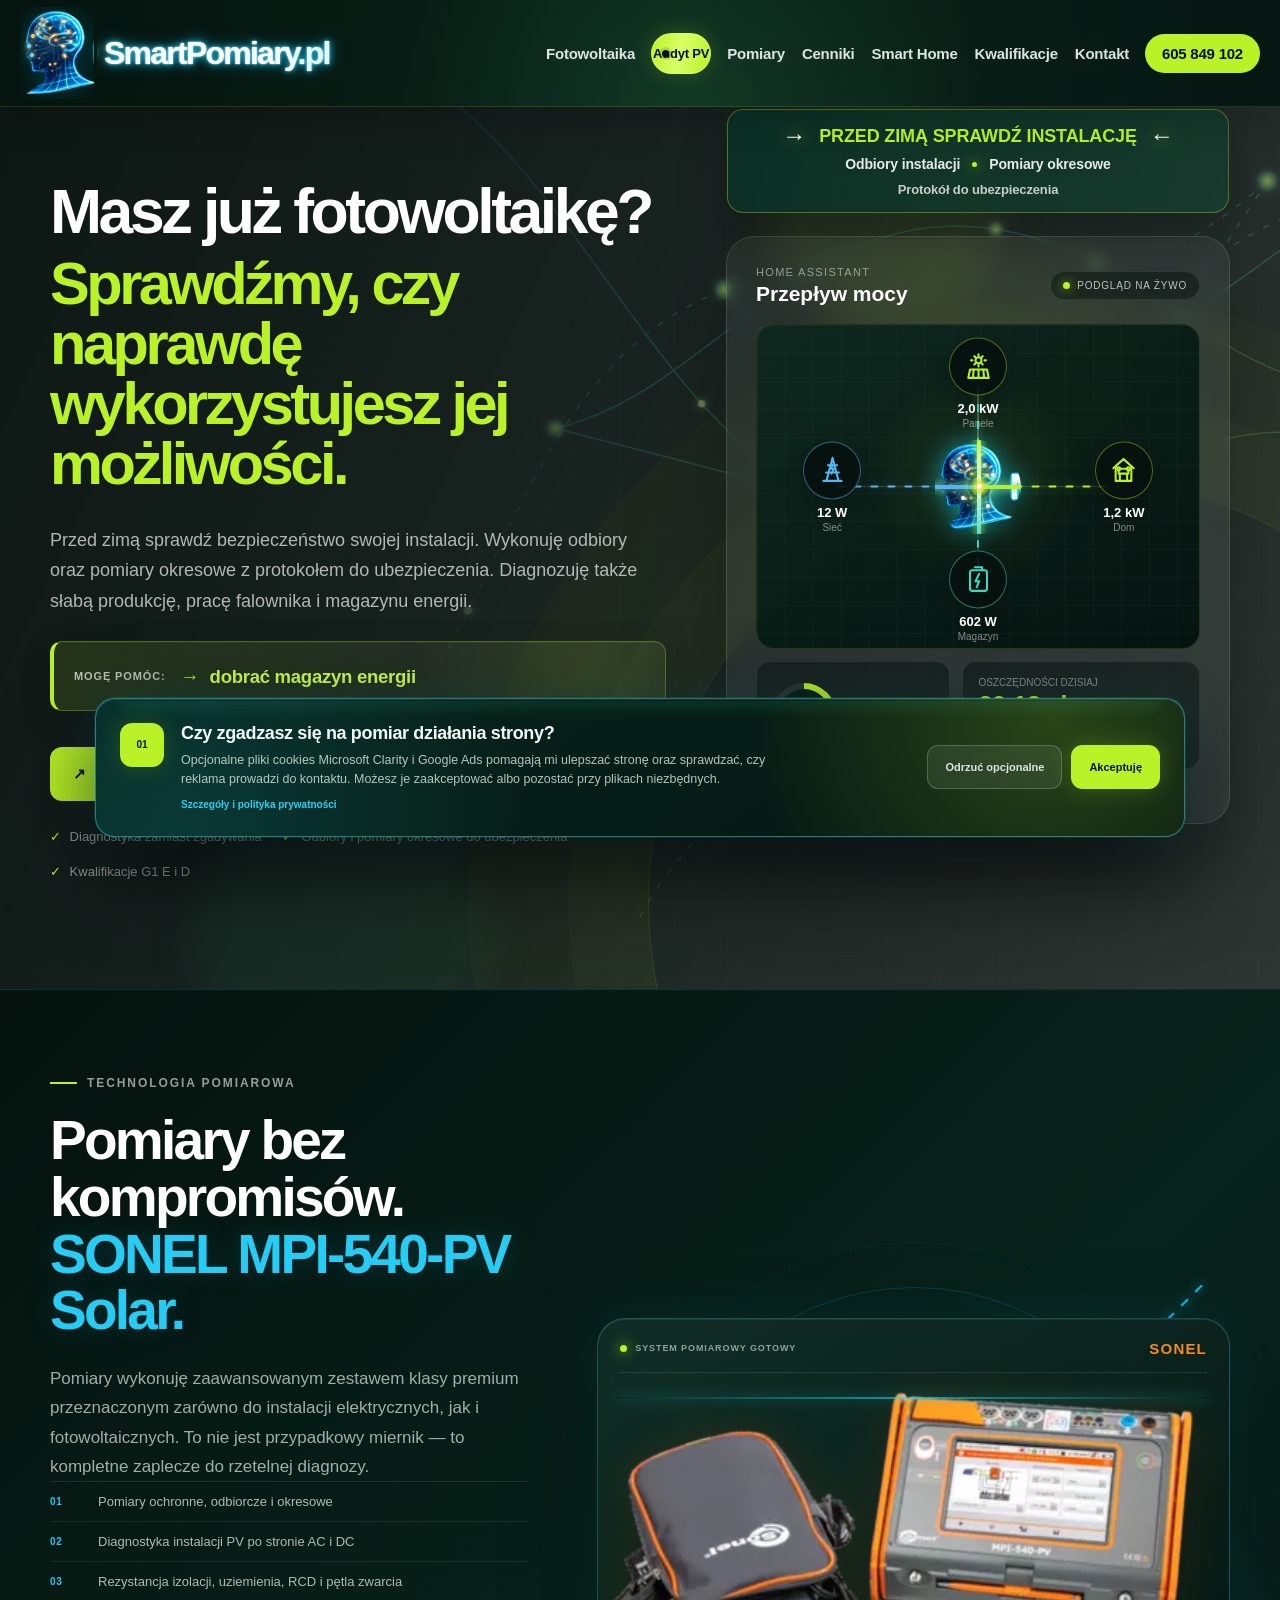
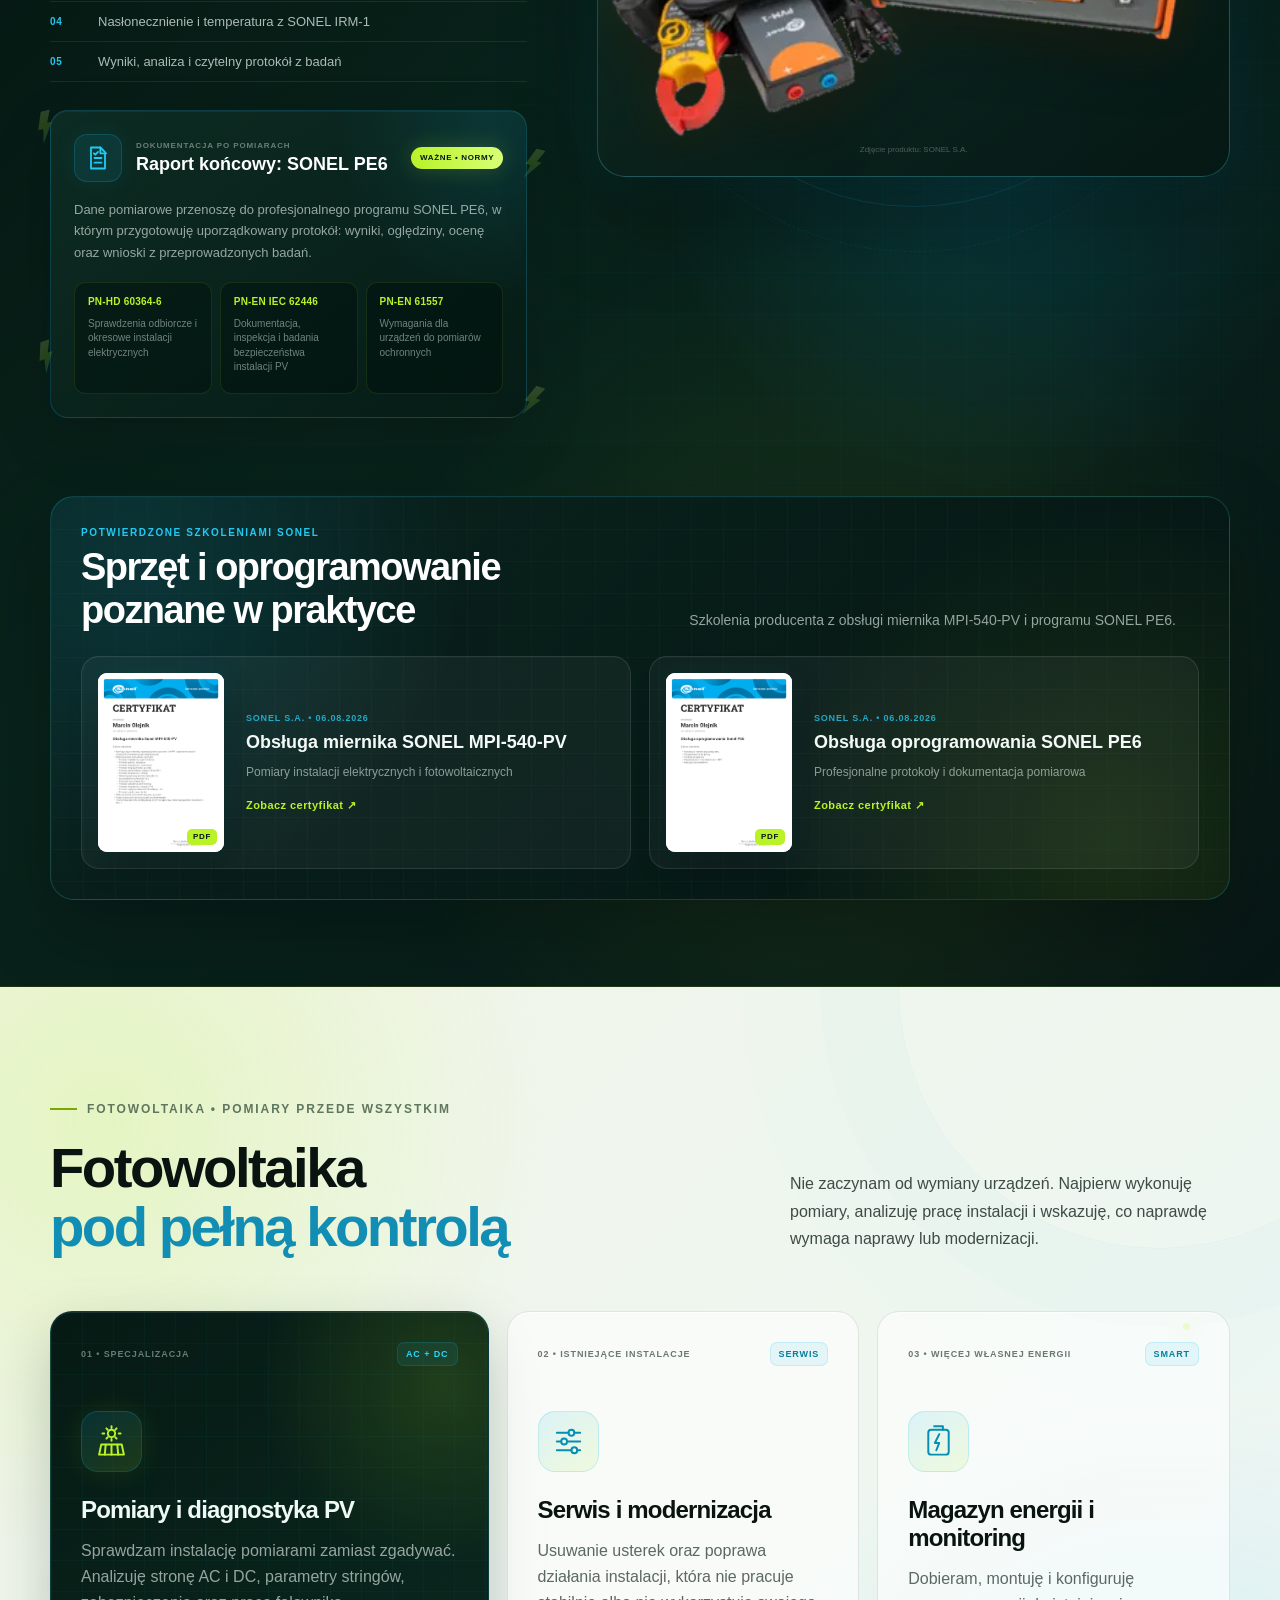
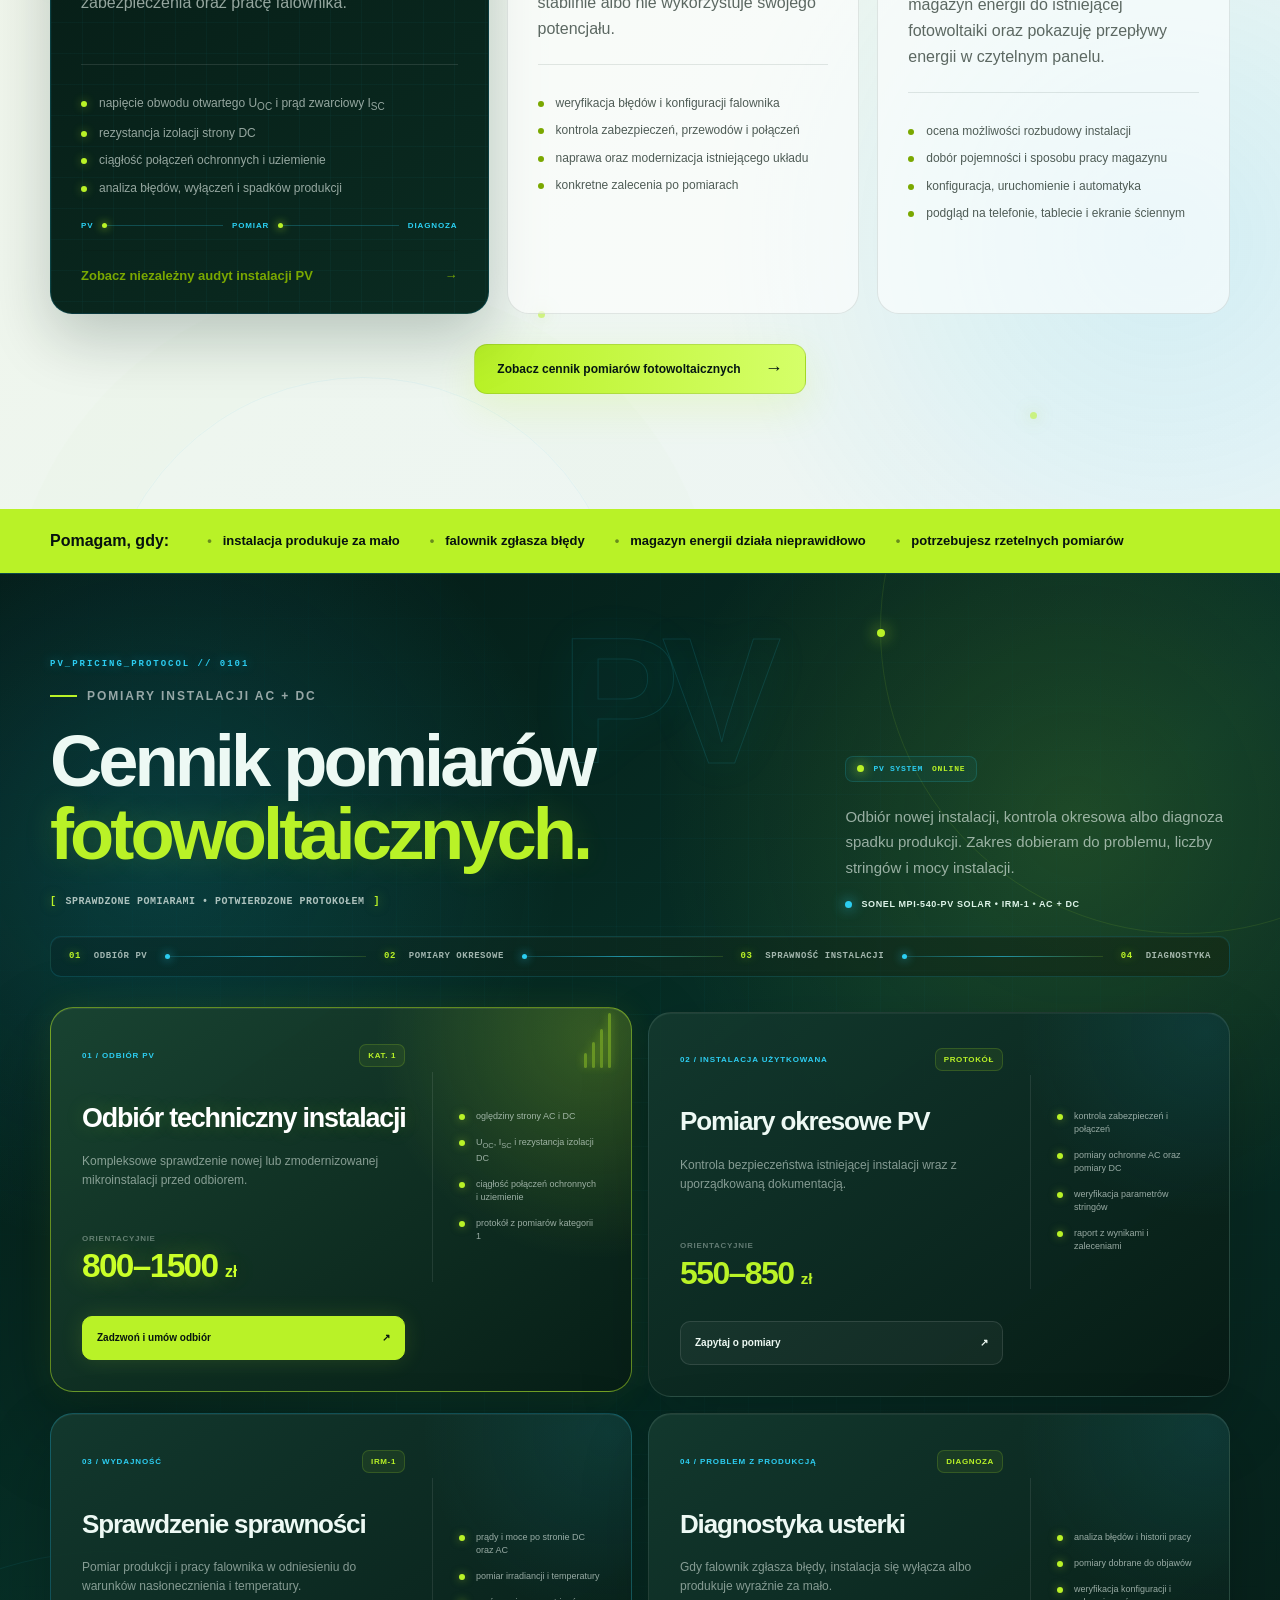
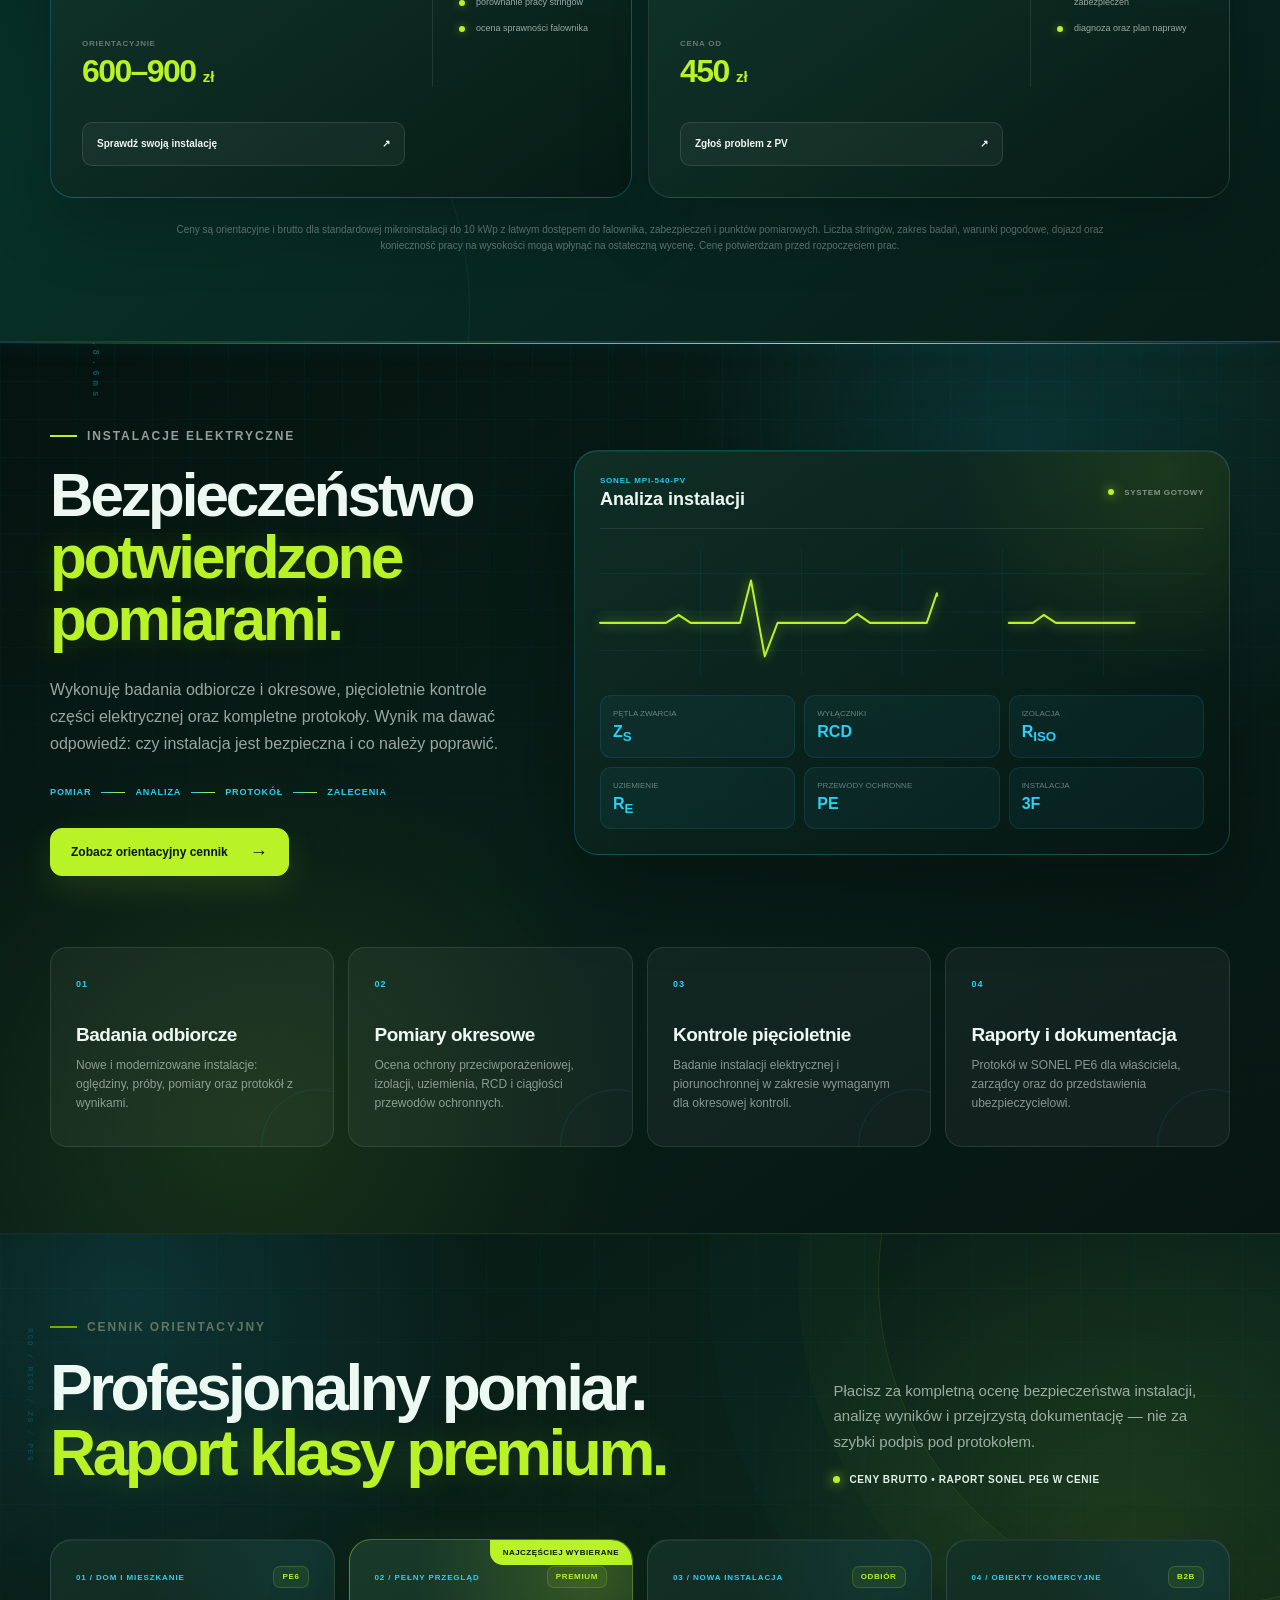
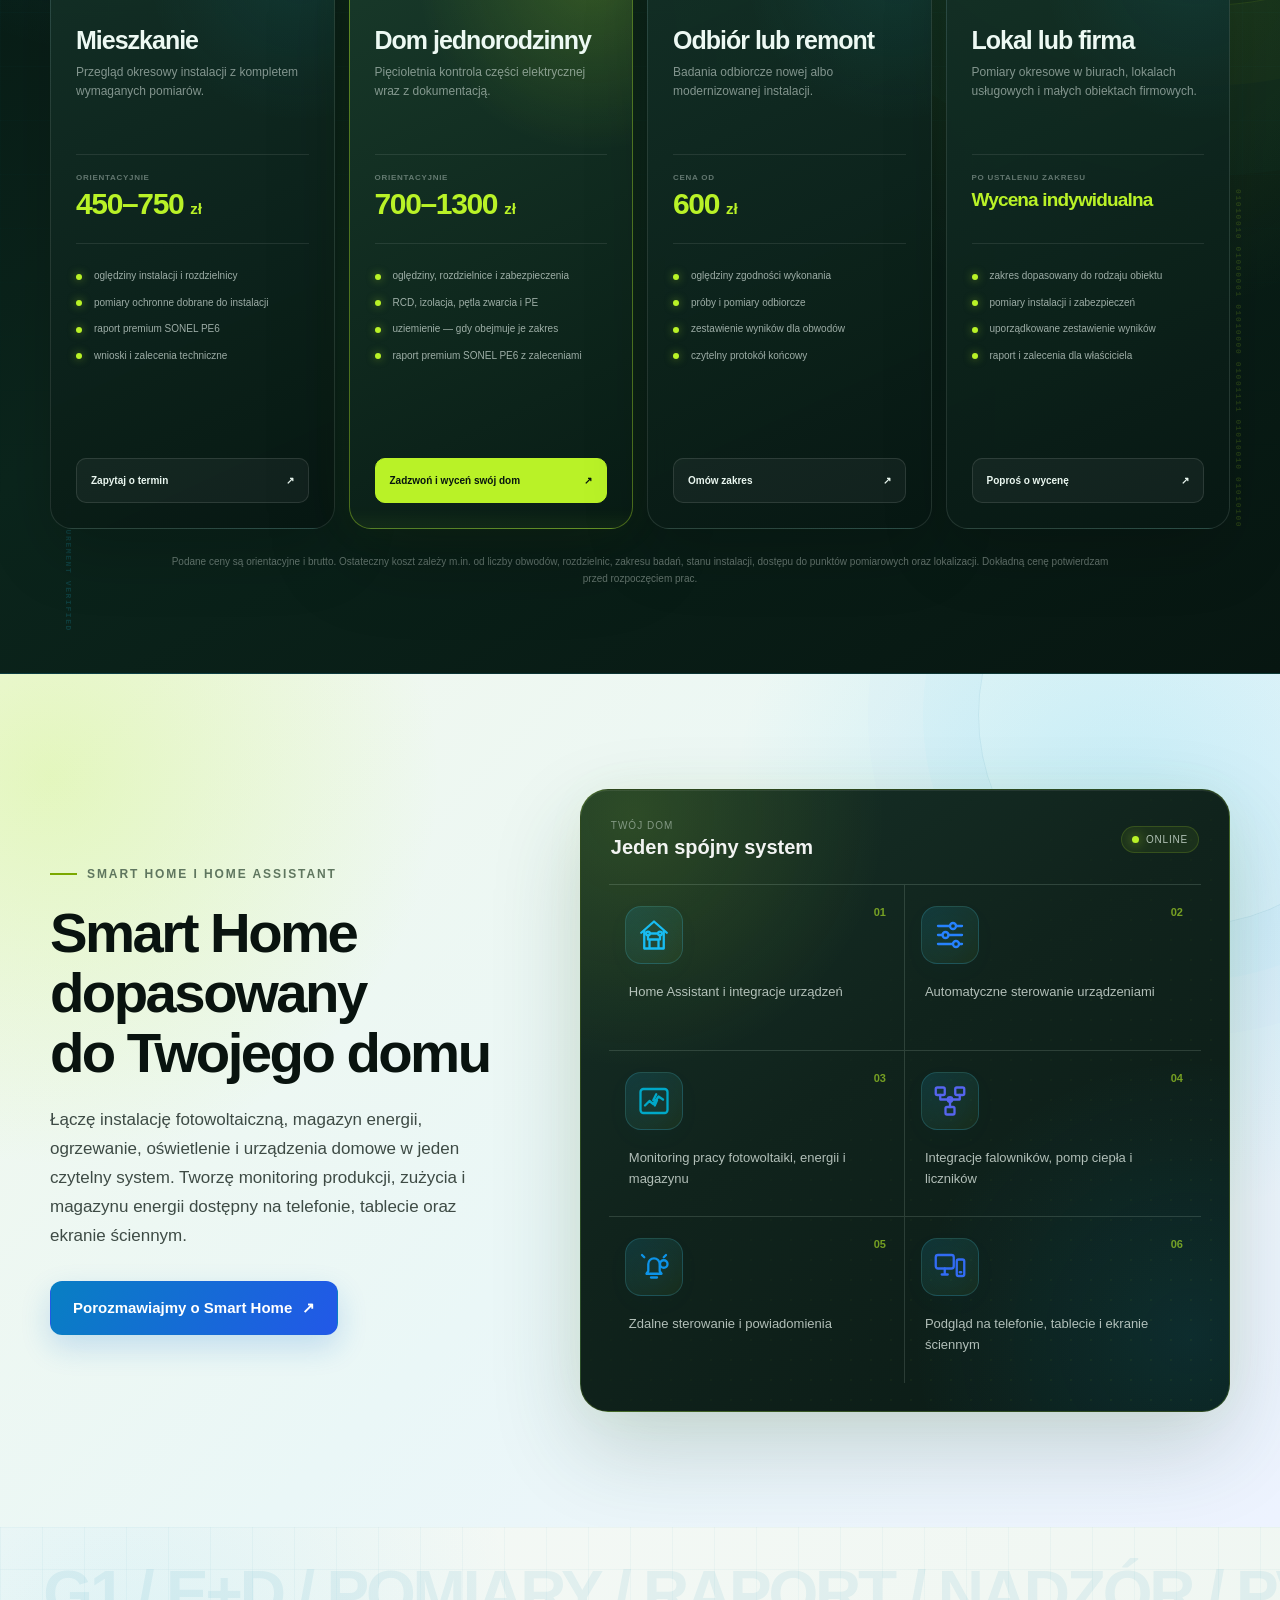
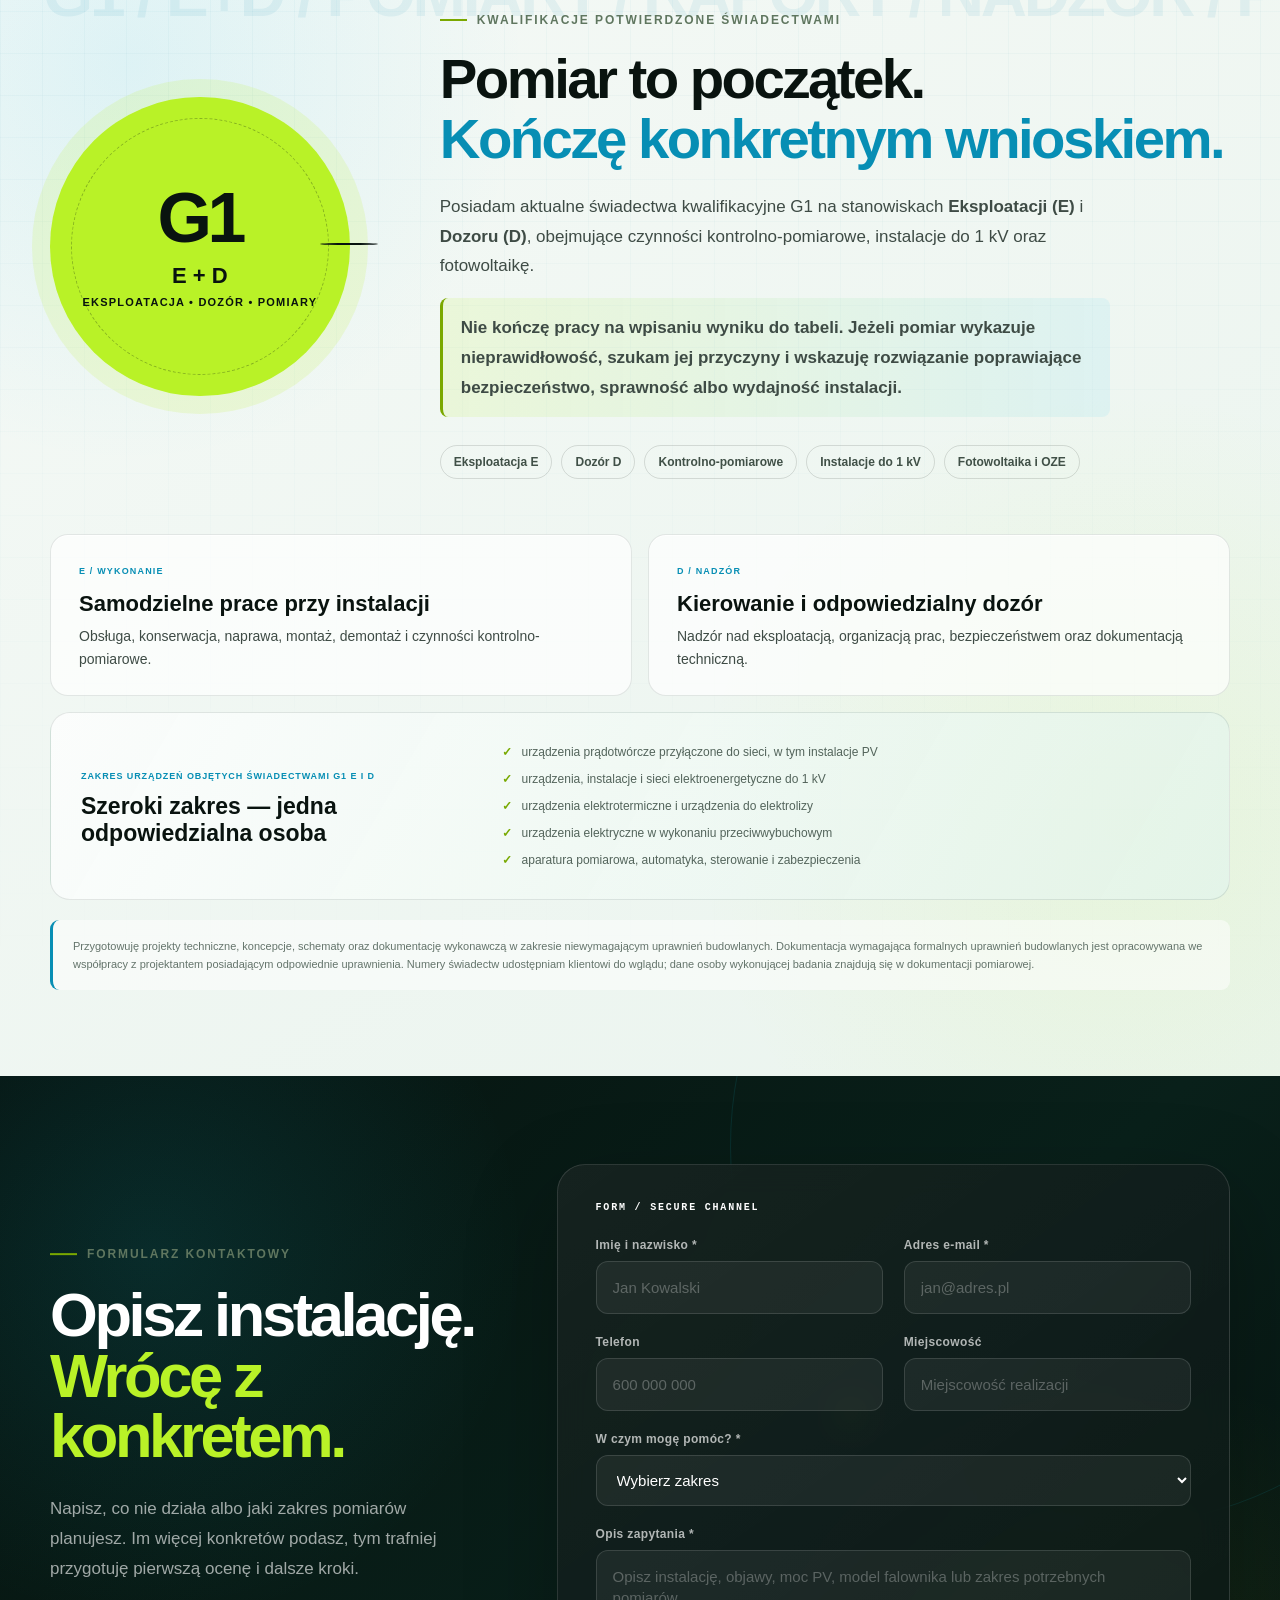
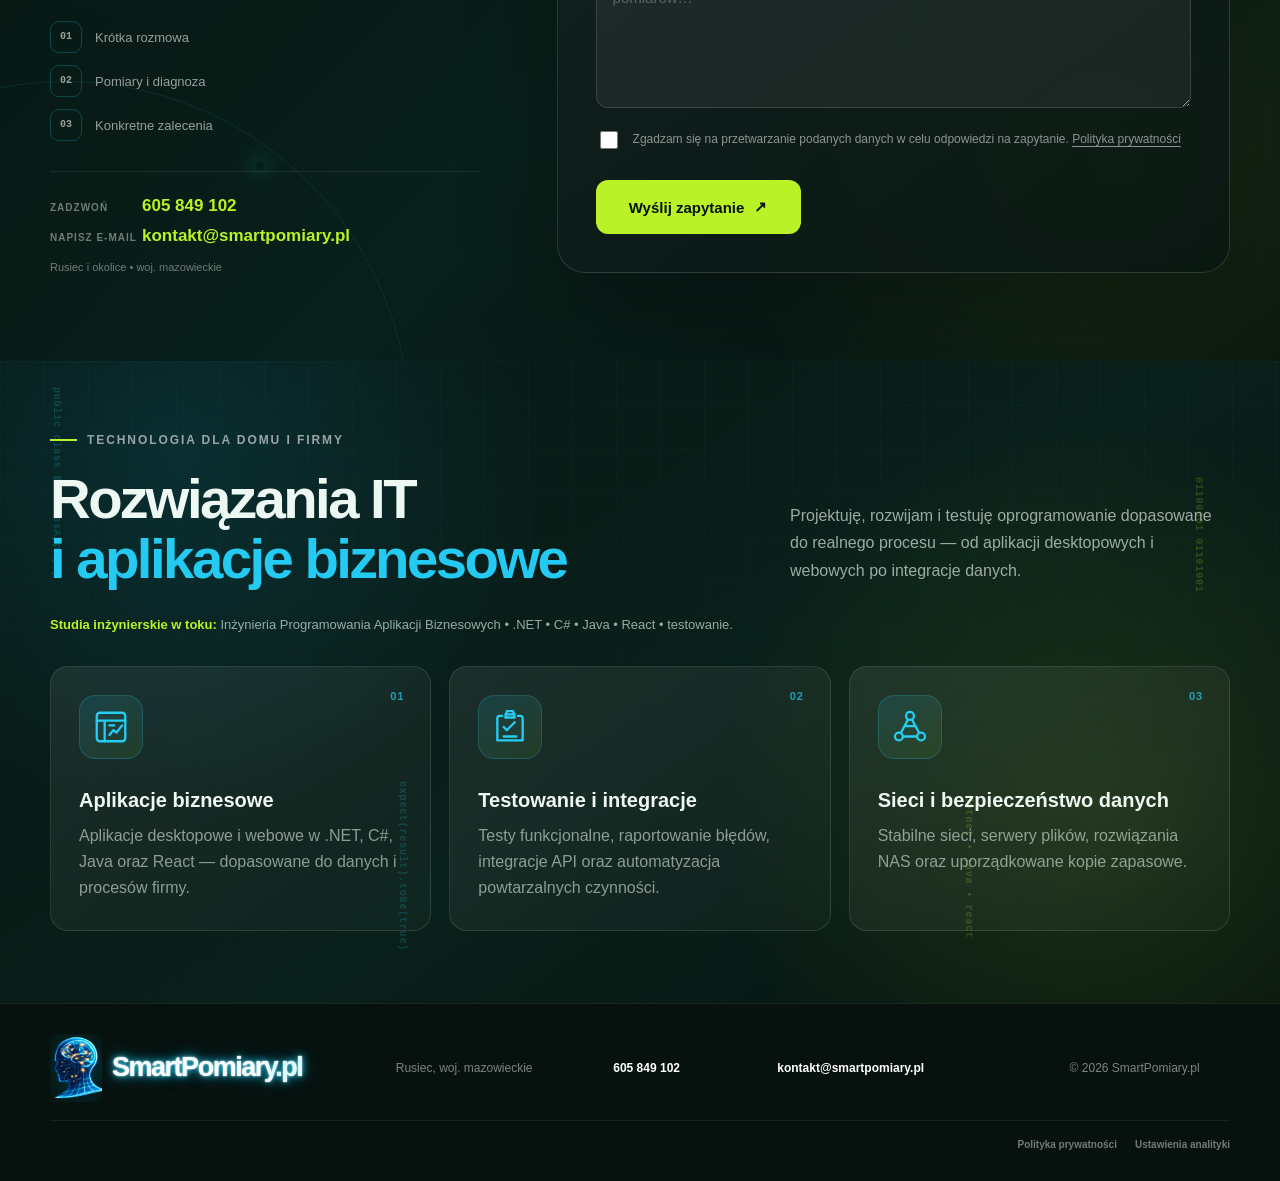
==== index.html @ 0ff84e3e "Wyróżnij audyt PV w nawigacji" ====
<!doctype html>
<html lang="pl">
  <head>
    <meta charset="UTF-8" />
    <meta name="viewport" content="width=device-width, initial-scale=1.0" />
    <meta
      name="description"
      content="SmartPomiary.pl — diagnostyka fotowoltaiki, odbiory instalacji oraz pomiary okresowe z protokołem do ubezpieczenia w Ruścu i na terenie woj. mazowieckiego."
    />
    <meta name="theme-color" content="#07120f" />
    <meta property="og:type" content="website" />
    <meta property="og:locale" content="pl_PL" />
    <meta property="og:site_name" content="SmartPomiary.pl" />
    <meta property="og:title" content="SmartPomiary.pl — Fotowoltaika i pomiary elektryczne" />
    <meta
      property="og:description"
      content="Diagnostyka fotowoltaiki, odbiory instalacji i pomiary okresowe z protokołem do ubezpieczenia."
    />
    <meta property="og:url" content="https://smartpomiary.pl/" />
    <meta property="og:image" content="https://smartpomiary.pl/assets/smartpomiary-social-v1.jpg" />
    <meta property="og:image:secure_url" content="https://smartpomiary.pl/assets/smartpomiary-social-v1.jpg" />
    <meta property="og:image:type" content="image/jpeg" />
    <meta property="og:image:width" content="1200" />
    <meta property="og:image:height" content="630" />
    <meta
      property="og:image:alt"
      content="SmartPomiary.pl — diagnostyka fotowoltaiki, pomiary elektryczne i raporty SONEL PE6"
    />
    <meta name="twitter:card" content="summary_large_image" />
    <meta name="twitter:title" content="SmartPomiary.pl — Fotowoltaika i pomiary elektryczne" />
    <meta
      name="twitter:description"
      content="Diagnostyka fotowoltaiki, odbiory instalacji i pomiary okresowe z protokołem do ubezpieczenia."
    />
    <meta name="twitter:image" content="https://smartpomiary.pl/assets/smartpomiary-social-v1.jpg" />
    <link rel="canonical" href="https://smartpomiary.pl/" />
    <link rel="stylesheet" href="style.css?v=20260918-5" />
    <script>
      window.dataLayer = window.dataLayer || [];
      function gtag() { window.dataLayer.push(arguments); }

      var storedMeasurementConsent = null;
      try {
        storedMeasurementConsent = localStorage.getItem("smartpomiary-analytics-consent");
      } catch (error) {}

      gtag("consent", "default", {
        ad_storage: storedMeasurementConsent === "granted" ? "granted" : "denied",
        analytics_storage: storedMeasurementConsent === "granted" ? "granted" : "denied",
        ad_user_data: "denied",
        ad_personalization: "denied",
        wait_for_update: 500,
      });
      gtag("js", new Date());
      gtag("config", "AW-18390321251");
    </script>
    <script async src="https://www.googletagmanager.com/gtag/js?id=AW-18390321251"></script>
    <script>
      (function (c, l, a, r, i, t, y) {
        c[a] = c[a] || function () { (c[a].q = c[a].q || []).push(arguments); };

        if (l.hostname === "smartpomiary.pl" || l.hostname === "www.smartpomiary.pl") {
          t = document.createElement(r);
          t.async = 1;
          t.src = "https://www.clarity.ms/tag/" + i;
          y = document.getElementsByTagName(r)[0];
          y.parentNode.insertBefore(t, y);
        }

        var storedConsent = null;
        try { storedConsent = localStorage.getItem("smartpomiary-analytics-consent"); } catch (error) {}

        c[a]("consentv2", {
          ad_Storage: "denied",
          analytics_Storage: storedConsent === "granted" ? "granted" : "denied"
        });
      })(window, location, "clarity", "script", "xylq0kqjkl");
    </script>
    <script type="application/ld+json">
      {
        "@context": "https://schema.org",
        "@type": "Electrician",
        "name": "SmartPomiary.pl",
        "legalName": "Marcin Olejnik",
        "url": "https://smartpomiary.pl/",
        "telephone": "+48605849102",
        "email": "kontakt@smartpomiary.pl",
        "address": {
          "@type": "PostalAddress",
          "addressLocality": "Rusiec",
          "addressRegion": "mazowieckie",
          "addressCountry": "PL"
        },
        "areaServed": "województwo mazowieckie",
        "description": "Diagnostyka fotowoltaiki, odbiory instalacji oraz pomiary okresowe z protokołem do ubezpieczenia, magazyny energii i automatyka Smart Home."
      }
    </script>
    <title>Diagnostyka fotowoltaiki i pomiary elektryczne — SmartPomiary.pl</title>
  </head>
  <body>
    <svg class="svg-sprite" aria-hidden="true">
      <symbol id="icon-home-system" viewBox="0 0 24 24">
        <path d="M3.5 10.5 12 3l8.5 7.5" />
        <path d="M5.5 9.2V21h13V9.2M9 21v-6h6v6" />
        <circle cx="8" cy="11" r="1.25" />
        <circle cx="16" cy="11" r="1.25" />
        <path d="M9.25 11h5.5M8 12.25V15m8-2.75V15" />
      </symbol>
      <symbol id="icon-controls" viewBox="0 0 24 24">
        <path d="M4 6h8M16 6h4M4 12h3M11 12h9M4 18h10M18 18h2" />
        <circle cx="14" cy="6" r="2" />
        <circle cx="9" cy="12" r="2" />
        <circle cx="16" cy="18" r="2" />
      </symbol>
      <symbol id="icon-energy-monitor" viewBox="0 0 24 24">
        <rect x="3" y="4" width="18" height="16" rx="2" />
        <path d="m6 15 3-3 2.5 2 3.5-5 3 2" />
        <path d="m13.5 7.5-2 4h2.5l-1.5 3.5" />
      </symbol>
      <symbol id="icon-solar-flow" viewBox="0 0 24 24">
        <circle cx="12" cy="6.5" r="2.5" />
        <path d="M12 1.5v1.2M12 10.3v1.2M7 6.5H5.8M18.2 6.5H17M8.5 3l.9.9M14.6 9.1l.9.9M15.5 3l-.9.9M9.4 9.1l-.9.9" />
        <path d="M5 14h14l1.5 7h-17L5 14Z" />
        <path d="M8 14.2 7.4 21M12 14.2V21M16 14.2l.6 6.8" />
      </symbol>
      <symbol id="icon-grid-flow" viewBox="0 0 24 24">
        <path d="M12 2 7 21M12 2l5 19M8.2 8h7.6M6.7 14h10.6M4.5 21h15" />
        <path d="m12.8 7-2.2 4h2.6l-2 4" />
      </symbol>
      <symbol id="icon-battery-flow" viewBox="0 0 24 24">
        <rect x="5" y="4" width="14" height="17" rx="2" />
        <path d="M9 1.5h6V4M12.5 7l-3 6h3l-2 5" />
      </symbol>
      <symbol id="icon-device-links" viewBox="0 0 24 24">
        <rect x="2.5" y="3" width="6" height="5" rx="1" />
        <rect x="15.5" y="3" width="6" height="5" rx="1" />
        <rect x="9" y="16" width="6" height="5" rx="1" />
        <path d="M5.5 8v3h13V8M12 11v5" />
        <circle cx="12" cy="11" r="1.5" />
      </symbol>
      <symbol id="icon-notifications" viewBox="0 0 24 24">
        <path d="M7 16.5h10l-1.2-1.8V10a3.8 3.8 0 0 0-7.6 0v4.7L7 16.5Z" />
        <path d="M10 19h4M18.5 5.5l1.5-1.5M5.5 5.5 4 4" />
        <circle cx="18.5" cy="10" r="2.5" />
      </symbol>
      <symbol id="icon-control-panels" viewBox="0 0 24 24">
        <rect x="2.5" y="4" width="12" height="9" rx="1.5" />
        <path d="M6.5 17h4M8.5 13v4" />
        <rect x="16.5" y="7" width="5" height="11" rx="1.2" />
        <path d="M18.5 15.5h1" />
      </symbol>
      <symbol id="icon-network" viewBox="0 0 24 24">
        <circle cx="12" cy="5" r="2.5" />
        <circle cx="5" cy="18" r="2.5" />
        <circle cx="19" cy="18" r="2.5" />
        <path d="m10.8 7.2-4.6 8.6M13.2 7.2l4.6 8.6M7.5 18h9" />
        <path d="M9 11.5h6" />
      </symbol>
      <symbol id="icon-server-backup" viewBox="0 0 24 24">
        <rect x="3" y="3" width="12" height="6" rx="1.5" />
        <rect x="3" y="11" width="12" height="6" rx="1.5" />
        <path d="M6 6h.01M6 14h.01M9 6h3M9 14h3" />
        <path d="M16 20h3.5a2.5 2.5 0 0 0 .3-5 4 4 0 0 0-7-1.7" />
        <path d="m15.5 17 1.8-1.8L19 17M17.3 15.2V20" />
      </symbol>
      <symbol id="icon-website" viewBox="0 0 24 24">
        <rect x="2.5" y="4" width="19" height="16" rx="2" />
        <path d="M2.5 8h19M6 6h.01M9 6h.01" />
        <path d="m9 12-2 2 2 2M15 12l2 2-2 2M13 11l-2 6" />
      </symbol>
      <symbol id="icon-business-app" viewBox="0 0 24 24">
        <rect x="3" y="3" width="18" height="18" rx="2" />
        <path d="M3 8h18M8 8v13" />
        <path d="m11 17 2.5-3 2 1.5L19 11" />
        <path d="M11 11h3" />
      </symbol>
      <symbol id="icon-integration" viewBox="0 0 24 24">
        <rect x="2.5" y="4" width="6" height="5" rx="1" />
        <rect x="15.5" y="4" width="6" height="5" rx="1" />
        <rect x="9" y="16" width="6" height="5" rx="1" />
        <path d="M8.5 6.5h7M12 6.5V16" />
        <path d="m13.5 13.5-1.5 2-1.5-2M13.5 4.5l2 2-2 2" />
      </symbol>
      <symbol id="icon-desktop-app" viewBox="0 0 24 24">
        <rect x="2.5" y="3.5" width="19" height="13" rx="2" />
        <path d="M8 21h8M10 16.5V21M14 16.5V21M6 7h5M6 10h3" />
        <path d="m14 8 1.8 1.8L19 6.5" />
      </symbol>
      <symbol id="icon-software-test" viewBox="0 0 24 24">
        <path d="M9 4h6M10 2h4l1 4H9l1-4Z" />
        <path d="M7 5H5.5A1.5 1.5 0 0 0 4 6.5v14h16v-14A1.5 1.5 0 0 0 18.5 5H17" />
        <path d="m8 12 2 2 5-5M8 18h8" />
      </symbol>
    </svg>

    <a class="skip-link" href="#main">Przejdź do treści</a>

    <header class="site-header" data-header>
      <div class="header-code-rain" aria-hidden="true">
        <span style="--x: 3%; --delay: -7s; --speed: 10s">0100110101</span>
        <span style="--x: 12%; --delay: -2s; --speed: 8s">1011010010</span>
        <span style="--x: 23%; --delay: -9s; --speed: 12s">0010110101</span>
        <span style="--x: 34%; --delay: -4s; --speed: 9s">1100101100</span>
        <span style="--x: 46%; --delay: -11s; --speed: 13s">0101101011</span>
        <span style="--x: 57%; --delay: -5s; --speed: 11s">1010010110</span>
        <span style="--x: 68%; --delay: -1s; --speed: 8.5s">0011011010</span>
        <span style="--x: 78%; --delay: -8s; --speed: 12.5s">1101001011</span>
        <span style="--x: 88%; --delay: -3s; --speed: 9.5s">0110100101</span>
        <span style="--x: 97%; --delay: -10s; --speed: 11.5s">1001011010</span>
      </div>
      <div class="container nav-wrap">
        <a class="brand" href="#start" aria-label="SmartPomiary.pl — strona główna">
          <span class="brand-mark brand-mark-neural" aria-hidden="true">
            <img src="assets/brand-ai-head.png" alt="" width="1522" height="407" />
            <span class="brand-neural-flow"><i></i><i></i><i></i><i></i><i></i></span>
          </span>
          <span class="brand-wordmark brand-wordmark-electric">SmartPomiary<span>.pl</span><span class="brand-wordmark-electrons" aria-hidden="true"><i></i><i></i><i></i><i></i><i></i><i></i></span></span>
        </a>

        <button class="menu-button" type="button" aria-expanded="false" aria-controls="main-nav">
          <span></span><span></span><span></span>
          <span class="sr-only">Otwórz menu</span>
        </button>

        <nav id="main-nav" class="main-nav" aria-label="Główna nawigacja">
          <a href="#uslugi">Fotowoltaika</a>
          <a class="nav-audit" href="audyt-fotowoltaiki.html">Audyt PV</a>
          <a href="#pomiary-elektryczne">Pomiary</a>
          <a href="#cennik-pv">Cenniki</a>
          <a href="#automatyka">Smart Home</a>
          <a href="#kwalifikacje">Kwalifikacje</a>
          <a href="#formularz">Kontakt</a>
          <a class="nav-email" href="mailto:kontakt@smartpomiary.pl" aria-label="Napisz e-mail na kontakt@smartpomiary.pl">
            <svg viewBox="0 0 24 24" aria-hidden="true">
              <path d="M3.75 5.75h16.5v12.5H3.75zM4.5 6.5l7.5 6 7.5-6" />
            </svg>
            <span>kontakt@smartpomiary.pl</span>
          </a>
          <a class="nav-phone" href="tel:+48605849102">605 849 102</a>
        </nav>
      </div>
    </header>

    <main id="main">
      <section id="start" class="hero">
        <div class="hero-glow hero-glow-one"></div>
        <div class="hero-glow hero-glow-two"></div>
        <svg
          class="hero-ai-network"
          viewBox="0 0 1440 820"
          preserveAspectRatio="xMidYMid slice"
          aria-hidden="true"
        >
          <defs>
            <pattern id="ai-grid" width="44" height="44" patternUnits="userSpaceOnUse">
              <path d="M44 0H0V44" fill="none" stroke="rgba(42, 211, 184, 0.16)" stroke-width="0.7" />
            </pattern>
            <linearGradient id="ai-line" x1="0" y1="0" x2="1" y2="1">
              <stop offset="0" stop-color="#18bcf2" />
              <stop offset="0.54" stop-color="#38d9b4" />
              <stop offset="1" stop-color="#b9f227" />
            </linearGradient>
            <radialGradient id="ai-node">
              <stop offset="0" stop-color="#ffffff" />
              <stop offset="0.28" stop-color="#b9f227" />
              <stop offset="1" stop-color="#18bcf2" stop-opacity="0" />
            </radialGradient>
            <filter id="ai-glow" x="-80%" y="-80%" width="260%" height="260%">
              <feGaussianBlur stdDeviation="4" result="blur" />
              <feMerge><feMergeNode in="blur" /><feMergeNode in="SourceGraphic" /></feMerge>
            </filter>
          </defs>

          <rect class="hero-ai-grid" x="525" y="0" width="915" height="820" fill="url(#ai-grid)" />
          <g class="hero-ai-lines" fill="none" stroke="url(#ai-line)" stroke-width="1.2">
            <path id="ai-route-a" d="M460 670C610 540 610 310 790 240S1060 310 1240 150" />
            <path id="ai-route-b" d="M560 80C700 190 760 415 940 430s245-135 430-40" />
            <path id="ai-route-c" d="M720 760C790 630 920 610 1010 500s105-300 300-335" />
            <path id="ai-route-d" d="M650 355C780 325 855 165 1015 190s200 180 390 115" />
            <path d="M790 240 940 430 1010 500 1240 150" />
            <path d="M650 355 940 430 1310 165" />
          </g>

          <g class="hero-ai-nodes" fill="url(#ai-node)" filter="url(#ai-glow)">
            <circle cx="650" cy="355" r="8" /><circle cx="790" cy="240" r="9" />
            <circle cx="940" cy="430" r="11" /><circle cx="1010" cy="500" r="7" />
            <circle cx="1015" cy="190" r="7" /><circle cx="1240" cy="150" r="9" />
            <circle cx="1310" cy="165" r="6" /><circle cx="1370" cy="390" r="8" />
          </g>

          <g class="hero-ai-pulses" fill="#dfff8e" filter="url(#ai-glow)">
            <circle r="3.5"><animateMotion dur="7s" repeatCount="indefinite"><mpath href="#ai-route-a" /></animateMotion></circle>
            <circle r="3"><animateMotion dur="8.5s" begin="-3s" repeatCount="indefinite"><mpath href="#ai-route-b" /></animateMotion></circle>
            <circle r="3.5"><animateMotion dur="9.5s" begin="-6s" repeatCount="indefinite"><mpath href="#ai-route-c" /></animateMotion></circle>
            <circle r="3"><animateMotion dur="6.5s" begin="-2s" repeatCount="indefinite"><mpath href="#ai-route-d" /></animateMotion></circle>
          </g>
        </svg>
        <div class="container hero-grid">
          <div class="hero-copy">
            <h1 class="hero-title">
              <span class="hero-question">Masz już fotowoltaikę?</span>
              <em>Sprawdźmy, czy naprawdę wykorzystujesz jej możliwości.</em>
            </h1>
            <p class="hero-lead">
              Przed zimą sprawdź bezpieczeństwo swojej instalacji. Wykonuję odbiory
              oraz pomiary okresowe z protokołem do ubezpieczenia. Diagnozuję także
              słabą produkcję, pracę falownika i magazynu energii.
            </p>
            <div class="hero-rotator" aria-label="Zakres pomocy">
              <span class="rotator-label">Mogę pomóc:</span>
              <span class="rotator-window" aria-hidden="true">
                <span data-rotating-text>znaleźć przyczynę niskiej produkcji</span>
              </span>
              <span class="sr-only">
                Mogę pomóc znaleźć przyczynę niskiej produkcji, zwiększyć
                autokonsumpcję, dobrać magazyn energii, połączyć fotowoltaikę
                ze Smart Home albo sprawdzić instalację pomiarami.
              </span>
            </div>
            <div class="hero-actions">
              <a class="button button-primary" href="tel:+48605849102">
                <span aria-hidden="true">↗</span> Zadzwoń: 605 849 102
              </a>
              <a class="button button-secondary" href="sms:+48605849102">Wyślij SMS</a>
            </div>
            <ul class="trust-list" aria-label="Najważniejsze informacje">
              <li><span>✓</span> Diagnostyka zamiast zgadywania</li>
              <li><span>✓</span> Odbiory i pomiary okresowe do ubezpieczenia</li>
              <li><span>✓</span> Kwalifikacje G1 E i D</li>
            </ul>
          </div>

          <div class="hero-panel energy-dashboard" aria-label="Przykładowy dashboard monitoringu energii">
            <div class="hero-offer-banner" aria-label="Odbiory i pomiary okresowe">
              <strong class="hero-offer-kicker">
                <b aria-hidden="true">→</b>
                Przed zimą sprawdź instalację
                <b aria-hidden="true">←</b>
              </strong>
              <span class="hero-offer-services">
                Odbiory instalacji <i aria-hidden="true"></i> Pomiary okresowe
              </span>
              <span class="hero-offer-insurance">Protokół do ubezpieczenia</span>
            </div>
            <div class="dashboard-head">
              <div>
                <small>Home Assistant</small>
                <strong>Przepływ mocy</strong>
              </div>
              <span class="dashboard-live"><i></i> podgląd na żywo</span>
            </div>

            <div
              class="power-flow"
              role="img"
              aria-label="Przykładowy przepływ energii: panele produkują 2 kilowaty, dom zużywa 1,2 kilowata, magazyn ma 21 procent naładowania, a przepływ do sieci wynosi 12 watów."
            >
              <svg class="power-flow-lines" viewBox="0 0 400 240" preserveAspectRatio="none" aria-hidden="true">
                <path class="flow-base" d="M200 43V120H68" />
                <path class="flow-base" d="M200 43V120H332" />
                <path class="flow-base" d="M200 43V202" />
                <path class="flow-active flow-solar" d="M200 43V120H332" />
                <path class="flow-active flow-grid" d="M68 120H200" />
                <path class="flow-active flow-battery" d="M200 43V202" />
              </svg>

              <div class="flow-ai-hub" aria-hidden="true">
                <img src="assets/brand-ai-head.png" alt="" width="1522" height="407" />
                <span class="flow-brain-core"></span>
                <span class="flow-neuron flow-neuron-one"></span>
                <span class="flow-neuron flow-neuron-two"></span>
                <span class="flow-neuron flow-neuron-three"></span>
                <span class="flow-neuron flow-neuron-four"></span>
              </div>

              <div class="power-node power-node-solar" aria-hidden="true">
                <span class="power-node-icon">
                  <svg><use href="#icon-solar-flow"></use></svg>
                </span>
                <strong>2,0 kW</strong>
                <small>Panele</small>
              </div>
              <div class="power-node power-node-grid" aria-hidden="true">
                <span class="power-node-icon">
                  <svg><use href="#icon-grid-flow"></use></svg>
                </span>
                <strong>12 W</strong>
                <small>Sieć</small>
              </div>
              <div class="power-node power-node-home" aria-hidden="true">
                <span class="power-node-icon">
                  <svg><use href="#icon-home-system"></use></svg>
                </span>
                <strong>1,2 kW</strong>
                <small>Dom</small>
              </div>
              <div class="power-node power-node-battery" aria-hidden="true">
                <span class="power-node-icon">
                  <svg><use href="#icon-battery-flow"></use></svg>
                </span>
                <strong>602 W</strong>
                <small>Magazyn</small>
              </div>
            </div>

            <div class="dashboard-insights">
              <div class="soc-card">
                <div class="soc-ring"><span>21%</span></div>
                <div>
                  <small>Poziom baterii</small>
                  <strong>Ładowanie</strong>
                </div>
              </div>
              <div class="savings-card">
                <small>Oszczędności dzisiaj</small>
                <strong>29,18 zł</strong>
                <span>Produkcja, zużycie i magazyn w jednym widoku</span>
              </div>
            </div>
            <p class="dashboard-note">Dane demonstracyjne • telefon • tablet • ekran ścienny</p>
          </div>
        </div>
      </section>

      <section id="sprzet-pomiarowy" class="section measurement-tech-section">
        <div class="measurement-matrix" aria-hidden="true">
          <span style="--mx: 5%; --md: -3s; --ms: 12s">010011010110</span>
          <span style="--mx: 18%; --md: -8s; --ms: 15s">101101001011</span>
          <span style="--mx: 34%; --md: -1s; --ms: 11s">001011101001</span>
          <span style="--mx: 52%; --md: -10s; --ms: 16s">110100101101</span>
          <span style="--mx: 70%; --md: -5s; --ms: 13s">011010010110</span>
          <span style="--mx: 89%; --md: -12s; --ms: 17s">100101101001</span>
        </div>

        <div class="container measurement-tech-grid">
          <div class="measurement-tech-copy">
            <p class="eyebrow eyebrow-light"><span></span> Technologia pomiarowa</p>
            <h2>Pomiary bez kompromisów.<br /><em>SONEL MPI-540-PV Solar.</em></h2>
            <p class="measurement-tech-lead">
              Pomiary wykonuję zaawansowanym zestawem klasy premium przeznaczonym
              zarówno do instalacji elektrycznych, jak i fotowoltaicznych. To nie
              jest przypadkowy miernik — to kompletne zaplecze do rzetelnej diagnozy.
            </p>

            <ul class="measurement-capabilities">
              <li><span>01</span> Pomiary ochronne, odbiorcze i okresowe</li>
              <li><span>02</span> Diagnostyka instalacji PV po stronie AC i DC</li>
              <li><span>03</span> Rezystancja izolacji, uziemienia, RCD i pętla zwarcia</li>
              <li><span>04</span> Nasłonecznienie i temperatura z SONEL IRM-1</li>
              <li><span>05</span> Wyniki, analiza i czytelny protokół z badań</li>
            </ul>

            <div class="measurement-report-panel">
              <div class="report-voltage" aria-hidden="true"><i></i><i></i><i></i><i></i></div>
              <div class="report-panel-heading">
                <span class="report-icon" aria-hidden="true">
                  <svg viewBox="0 0 24 24">
                    <path d="M6 3h8l4 4v14H6V3Z" />
                    <path d="M14 3v5h5M9 12h6M9 16h6" />
                    <path d="m8.5 8 1.2 1.2L12 6.8" />
                  </svg>
                </span>
                <div>
                  <small>Dokumentacja po pomiarach</small>
                  <strong>Raport końcowy: SONEL PE6</strong>
                </div>
                <span class="report-priority">WAŻNE • NORMY</span>
              </div>
              <p>
                Dane pomiarowe przenoszę do profesjonalnego programu SONEL PE6,
                w którym przygotowuję uporządkowany protokół: wyniki, oględziny,
                ocenę oraz wnioski z przeprowadzonych badań.
              </p>
              <div class="measurement-standards">
                <article tabindex="0">
                  <span>PN-HD 60364-6</span>
                  <p>Sprawdzenia odbiorcze i okresowe instalacji elektrycznych</p>
                </article>
                <article tabindex="0">
                  <span>PN-EN IEC 62446</span>
                  <p>Dokumentacja, inspekcja i badania bezpieczeństwa instalacji PV</p>
                </article>
                <article tabindex="0">
                  <span>PN-EN 61557</span>
                  <p>Wymagania dla urządzeń do pomiarów ochronnych</p>
                </article>
              </div>
            </div>
          </div>

          <div class="measurement-device-stage">
            <div class="device-orbit device-orbit-one" aria-hidden="true"></div>
            <div class="device-orbit device-orbit-two" aria-hidden="true"></div>

            <svg class="device-lightning" viewBox="0 0 620 620" aria-hidden="true">
              <defs>
                <filter id="bolt-glow" x="-100%" y="-100%" width="300%" height="300%">
                  <feGaussianBlur stdDeviation="5" result="blur" />
                  <feMerge><feMergeNode in="blur" /><feMergeNode in="SourceGraphic" /></feMerge>
                </filter>
              </defs>
              <path class="bolt bolt-green" d="M34 158 145 214 110 276 244 330 198 424 318 486" />
              <path class="bolt bolt-blue" d="M572 72 477 166 510 232 396 294 428 373 322 486" />
              <path class="bolt bolt-core" d="M93 512 186 451 173 395 270 345" />
            </svg>

            <div class="measurement-device-card">
              <div class="device-card-topline">
                <span><i></i> System pomiarowy gotowy</span>
                <strong>SONEL</strong>
              </div>
              <div class="device-scan" aria-hidden="true"></div>
              <img
                class="device-main-photo"
                src="assets/sonel-mpi-540-pv-solar.webp"
                alt="Zestaw pomiarowy SONEL MPI-540-PV Solar z miernikiem IRM-1 i akcesoriami"
                width="450"
                height="253"
                loading="lazy"
              />
              <a
                class="device-photo-credit"
                href="https://sonel.pl/pl/produkt/wielofunkcyjny-miernik-parametrow-instalacji-elektrycznej-i-fotowoltaicznej-z-cegami-elastycznymi-i-zestawem-do-pomiaru-naslonecznienia-sonel-mpi-540-pv-solar"
                target="_blank"
                rel="noreferrer"
              >Zdjęcie produktu: SONEL S.A.</a>
            </div>
          </div>

          <div class="training-certificates">
            <div class="training-certificates-heading">
              <div>
                <p class="certificate-kicker">Potwierdzone szkoleniami SONEL</p>
                <h3>Sprzęt i oprogramowanie poznane w praktyce</h3>
              </div>
              <p>Szkolenia producenta z obsługi miernika MPI-540-PV i programu SONEL PE6.</p>
            </div>

            <div class="certificate-grid">
              <a
                class="certificate-card"
                href="assets/certificates/sonel-mpi-540-pv-certyfikat.pdf"
                target="_blank"
                rel="noreferrer"
              >
                <span class="certificate-preview">
                  <img
                    src="assets/certificates/sonel-mpi-540-pv-certyfikat.png"
                    alt="Certyfikat szkolenia z obsługi miernika SONEL MPI-540-PV dla Marcina Olejnika"
                    width="1240"
                    height="1754"
                    loading="lazy"
                  />
                  <i aria-hidden="true">PDF</i>
                </span>
                <span class="certificate-copy">
                  <small>SONEL S.A. • 06.08.2026</small>
                  <strong>Obsługa miernika SONEL MPI-540-PV</strong>
                  <span>Pomiary instalacji elektrycznych i fotowoltaicznych</span>
                  <b>Zobacz certyfikat ↗</b>
                </span>
              </a>

              <a
                class="certificate-card"
                href="assets/certificates/sonel-pe6-certyfikat.pdf"
                target="_blank"
                rel="noreferrer"
              >
                <span class="certificate-preview">
                  <img
                    src="assets/certificates/sonel-pe6-certyfikat.png"
                    alt="Certyfikat szkolenia z obsługi oprogramowania SONEL PE6 dla Marcina Olejnika"
                    width="1240"
                    height="1754"
                    loading="lazy"
                  />
                  <i aria-hidden="true">PDF</i>
                </span>
                <span class="certificate-copy">
                  <small>SONEL S.A. • 06.08.2026</small>
                  <strong>Obsługa oprogramowania SONEL PE6</strong>
                  <span>Profesjonalne protokoły i dokumentacja pomiarowa</span>
                  <b>Zobacz certyfikat ↗</b>
                </span>
              </a>
            </div>
          </div>
        </div>
      </section>

      <section class="problem-strip" aria-label="Typowe problemy">
        <div class="container strip-inner">
          <p>Pomagam, gdy:</p>
          <ul>
            <li>instalacja produkuje za mało</li>
            <li>falownik zgłasza błędy</li>
            <li>magazyn energii działa nieprawidłowo</li>
            <li>potrzebujesz rzetelnych pomiarów</li>
          </ul>
        </div>
      </section>

      <section id="uslugi" class="section pv-services-section">
        <div class="pv-ai-network" aria-hidden="true">
          <span></span><span></span><span></span><span></span><span></span>
        </div>
        <div class="container">
          <div class="section-heading pv-heading">
            <div>
              <p class="eyebrow"><span></span> Fotowoltaika • pomiary przede wszystkim</p>
              <h2>Fotowoltaika<br /><em>pod pełną kontrolą</em></h2>
            </div>
            <p>
              Nie zaczynam od wymiany urządzeń. Najpierw wykonuję pomiary, analizuję
              pracę instalacji i wskazuję, co naprawdę wymaga naprawy lub modernizacji.
            </p>
          </div>

          <div class="pv-service-grid">
            <article class="pv-service-card pv-service-primary is-active" tabindex="0">
              <div class="pv-card-topline">
                <span>01 • specjalizacja</span>
                <i>AC + DC</i>
              </div>
              <svg class="pv-service-icon" aria-hidden="true"><use href="#icon-solar-flow"></use></svg>
              <h3>Pomiary i diagnostyka PV</h3>
              <p>
                Sprawdzam instalację pomiarami zamiast zgadywać. Analizuję stronę
                AC i DC, parametry stringów, zabezpieczenia oraz pracę falownika.
              </p>
              <ul>
                <li>napięcie obwodu otwartego U<sub>OC</sub> i prąd zwarciowy I<sub>SC</sub></li>
                <li>rezystancja izolacji strony DC</li>
                <li>ciągłość połączeń ochronnych i uziemienie</li>
                <li>analiza błędów, wyłączeń i spadków produkcji</li>
              </ul>
              <div class="pv-data-flow" aria-hidden="true">
                <span>PV</span><i></i><span>POMIAR</span><i></i><span>DIAGNOZA</span>
              </div>
              <a class="pv-audit-link" href="audyt-fotowoltaiki.html">
                Zobacz niezależny audyt instalacji PV <span aria-hidden="true">→</span>
              </a>
            </article>

            <article class="pv-service-card" tabindex="0">
              <div class="pv-card-topline">
                <span>02 • istniejące instalacje</span>
                <i>SERWIS</i>
              </div>
              <svg class="pv-service-icon" aria-hidden="true"><use href="#icon-controls"></use></svg>
              <h3>Serwis i modernizacja</h3>
              <p>
                Usuwanie usterek oraz poprawa działania instalacji, która nie pracuje
                stabilnie albo nie wykorzystuje swojego potencjału.
              </p>
              <ul>
                <li>weryfikacja błędów i konfiguracji falownika</li>
                <li>kontrola zabezpieczeń, przewodów i połączeń</li>
                <li>naprawa oraz modernizacja istniejącego układu</li>
                <li>konkretne zalecenia po pomiarach</li>
              </ul>
            </article>

            <article class="pv-service-card" tabindex="0">
              <div class="pv-card-topline">
                <span>03 • więcej własnej energii</span>
                <i>SMART</i>
              </div>
              <svg class="pv-service-icon" aria-hidden="true"><use href="#icon-battery-flow"></use></svg>
              <h3>Magazyn energii i monitoring</h3>
              <p>
                Dobieram, montuję i konfiguruję magazyn energii do istniejącej
                fotowoltaiki oraz pokazuję przepływy energii w czytelnym panelu.
              </p>
              <ul>
                <li>ocena możliwości rozbudowy instalacji</li>
                <li>dobór pojemności i sposobu pracy magazynu</li>
                <li>konfiguracja, uruchomienie i automatyka</li>
                <li>podgląd na telefonie, tablecie i ekranie ściennym</li>
              </ul>
            </article>
          </div>

          <a class="pv-pricing-link" href="#cennik-pv">
            Zobacz cennik pomiarów fotowoltaicznych <span aria-hidden="true">→</span>
          </a>
        </div>
      </section>

      <section id="cennik-pv" class="section pv-pricing-section">
        <div class="pv-price-orbit pv-price-orbit-one" aria-hidden="true"></div>
        <div class="pv-price-orbit pv-price-orbit-two" aria-hidden="true"></div>
        <div class="container pv-pricing-container">
          <div class="pv-pricing-heading">
            <div class="pv-pricing-identity">
              <span class="pv-pricing-matrix-label">PV_PRICING_PROTOCOL // 0101</span>
              <span class="pv-pricing-watermark" aria-hidden="true">PV</span>
              <p class="eyebrow eyebrow-light"><span></span> Pomiary instalacji AC + DC</p>
              <h2>Cennik pomiarów<br /><em>fotowoltaicznych.</em></h2>
              <p class="pv-pricing-tagline">
                <span aria-hidden="true">[</span> Sprawdzone pomiarami • potwierdzone protokołem <span aria-hidden="true">]</span>
              </p>
            </div>
            <div class="pv-pricing-heading-copy">
              <div class="pv-pricing-system"><i></i><span>PV SYSTEM</span><b>ONLINE</b></div>
              <p>
                Odbiór nowej instalacji, kontrola okresowa albo diagnoza spadku produkcji.
                Zakres dobieram do problemu, liczby stringów i mocy instalacji.
              </p>
              <span><i></i> SONEL MPI-540-PV Solar • IRM-1 • AC + DC</span>
            </div>
          </div>

          <div class="pv-pricing-data-rail" aria-label="Zakres cennika pomiarów fotowoltaicznych">
            <span><b>01</b> Odbiór PV</span>
            <i aria-hidden="true"></i>
            <span><b>02</b> Pomiary okresowe</span>
            <i aria-hidden="true"></i>
            <span><b>03</b> Sprawność instalacji</span>
            <i aria-hidden="true"></i>
            <span><b>04</b> Diagnostyka</span>
          </div>

          <div class="pv-pricing-grid">
            <article class="pv-price-card pv-price-card-primary is-active" tabindex="0">
              <div class="pv-price-signal" aria-hidden="true"><i></i><i></i><i></i><i></i></div>
              <div class="pv-price-card-head">
                <span>01 / ODBIÓR PV</span>
                <b>KAT. 1</b>
              </div>
              <h3>Odbiór techniczny instalacji</h3>
              <p>Kompleksowe sprawdzenie nowej lub zmodernizowanej mikroinstalacji przed odbiorem.</p>
              <div class="pv-price-amount"><small>orientacyjnie</small><strong>800–1500 <span>zł</span></strong></div>
              <ul>
                <li>oględziny strony AC i DC</li>
                <li>U<sub>OC</sub>, I<sub>SC</sub> i rezystancja izolacji DC</li>
                <li>ciągłość połączeń ochronnych i uziemienie</li>
                <li>protokół z pomiarów kategorii 1</li>
              </ul>
              <a href="tel:+48605849102">Zadzwoń i umów odbiór <span aria-hidden="true">↗</span></a>
            </article>

            <article class="pv-price-card" tabindex="0">
              <div class="pv-price-card-head">
                <span>02 / INSTALACJA UŻYTKOWANA</span>
                <b>PROTOKÓŁ</b>
              </div>
              <h3>Pomiary okresowe PV</h3>
              <p>Kontrola bezpieczeństwa istniejącej instalacji wraz z uporządkowaną dokumentacją.</p>
              <div class="pv-price-amount"><small>orientacyjnie</small><strong>550–850 <span>zł</span></strong></div>
              <ul>
                <li>kontrola zabezpieczeń i połączeń</li>
                <li>pomiary ochronne AC oraz pomiary DC</li>
                <li>weryfikacja parametrów stringów</li>
                <li>raport z wynikami i zaleceniami</li>
              </ul>
              <a href="tel:+48605849102">Zapytaj o pomiary <span aria-hidden="true">↗</span></a>
            </article>

            <article class="pv-price-card pv-price-card-efficiency" tabindex="0">
              <div class="pv-price-card-head">
                <span>03 / WYDAJNOŚĆ</span>
                <b>IRM-1</b>
              </div>
              <h3>Sprawdzenie sprawności</h3>
              <p>Pomiar produkcji i pracy falownika w odniesieniu do warunków nasłonecznienia i temperatury.</p>
              <div class="pv-price-amount"><small>orientacyjnie</small><strong>600–900 <span>zł</span></strong></div>
              <ul>
                <li>prądy i moce po stronie DC oraz AC</li>
                <li>pomiar irradiancji i temperatury</li>
                <li>porównanie pracy stringów</li>
                <li>ocena sprawności falownika</li>
              </ul>
              <a href="tel:+48605849102">Sprawdź swoją instalację <span aria-hidden="true">↗</span></a>
            </article>

            <article class="pv-price-card" tabindex="0">
              <div class="pv-price-card-head">
                <span>04 / PROBLEM Z PRODUKCJĄ</span>
                <b>DIAGNOZA</b>
              </div>
              <h3>Diagnostyka usterki</h3>
              <p>Gdy falownik zgłasza błędy, instalacja się wyłącza albo produkuje wyraźnie za mało.</p>
              <div class="pv-price-amount"><small>cena od</small><strong>450 <span>zł</span></strong></div>
              <ul>
                <li>analiza błędów i historii pracy</li>
                <li>pomiary dobrane do objawów</li>
                <li>weryfikacja konfiguracji i zabezpieczeń</li>
                <li>diagnoza oraz plan naprawy</li>
              </ul>
              <a href="tel:+48605849102">Zgłoś problem z PV <span aria-hidden="true">↗</span></a>
            </article>
          </div>

          <p class="pv-pricing-note">
            Ceny są orientacyjne i brutto dla standardowej mikroinstalacji do 10 kWp z łatwym dostępem
            do falownika, zabezpieczeń i punktów pomiarowych. Liczba stringów, zakres badań, warunki
            pogodowe, dojazd oraz konieczność pracy na wysokości mogą wpłynąć na ostateczną wycenę.
            Cenę potwierdzam przed rozpoczęciem prac.
          </p>
        </div>
      </section>

      <section id="pomiary-elektryczne" class="section electrical-inspections-section">
        <div class="electrical-scan" aria-hidden="true"></div>
        <div class="electrical-code" aria-hidden="true">
          <span style="--ex: 7%; --ed: -2s">230.4V • RCD • 18.6ms</span>
          <span style="--ex: 35%; --ed: -7s">RISO &gt; 999MΩ</span>
          <span style="--ex: 68%; --ed: -4s">Zs 0.42Ω • PE OK</span>
          <span style="--ex: 91%; --ed: -9s">SONEL • PE6</span>
        </div>

        <div class="container electrical-grid">
          <div class="electrical-copy">
            <p class="eyebrow eyebrow-light"><span></span> Instalacje elektryczne</p>
            <h2>Bezpieczeństwo<br /><em>potwierdzone pomiarami.</em></h2>
            <p>
              Wykonuję badania odbiorcze i okresowe, pięcioletnie kontrole części
              elektrycznej oraz kompletne protokoły. Wynik ma dawać odpowiedź:
              czy instalacja jest bezpieczna i co należy poprawić.
            </p>
            <div class="electrical-process" aria-label="Etapy usługi">
              <span>Pomiar</span><i></i><span>Analiza</span><i></i><span>Protokół</span><i></i><span>Zalecenia</span>
            </div>
            <a class="electrical-price-link" href="#cennik">
              Zobacz orientacyjny cennik <span aria-hidden="true">→</span>
            </a>
          </div>

          <div class="measurement-console" aria-label="Zakres pomiarów instalacji elektrycznych">
            <div class="console-topline">
              <div><small>SONEL MPI-540-PV</small><strong>Analiza instalacji</strong></div>
              <span><i></i> system gotowy</span>
            </div>
            <svg class="console-wave" viewBox="0 0 660 130" preserveAspectRatio="none" aria-hidden="true">
              <path class="wave-grid" d="M0 26H660M0 65H660M0 104H660M110 0V130M220 0V130M330 0V130M440 0V130M550 0V130" />
              <path class="wave-glow" d="M0 76h72l14-8 13 8h54l12-43 15 77 14-34h74l13-9 14 9h62l11-30 14 59 16-29h75l12-8 13 8h86" />
            </svg>
            <div class="console-metrics">
              <span tabindex="0"><small>Pętla zwarcia</small><strong>Z<sub>S</sub></strong></span>
              <span tabindex="0"><small>Wyłączniki</small><strong>RCD</strong></span>
              <span tabindex="0"><small>Izolacja</small><strong>R<sub>ISO</sub></strong></span>
              <span tabindex="0"><small>Uziemienie</small><strong>R<sub>E</sub></strong></span>
              <span tabindex="0"><small>Przewody ochronne</small><strong>PE</strong></span>
              <span tabindex="0"><small>Instalacja</small><strong>3F</strong></span>
            </div>
          </div>

          <div class="inspection-grid">
            <article tabindex="0">
              <span>01</span>
              <h3>Badania odbiorcze</h3>
              <p>Nowe i modernizowane instalacje: oględziny, próby, pomiary oraz protokół z wynikami.</p>
            </article>
            <article tabindex="0">
              <span>02</span>
              <h3>Pomiary okresowe</h3>
              <p>Ocena ochrony przeciwporażeniowej, izolacji, uziemienia, RCD i ciągłości przewodów ochronnych.</p>
            </article>
            <article tabindex="0">
              <span>03</span>
              <h3>Kontrole pięcioletnie</h3>
              <p>Badanie instalacji elektrycznej i piorunochronnej w zakresie wymaganym dla okresowej kontroli.</p>
            </article>
            <article tabindex="0">
              <span>04</span>
              <h3>Raporty i dokumentacja</h3>
              <p>Protokół w SONEL PE6 dla właściciela, zarządcy oraz do przedstawienia ubezpieczycielowi.</p>
            </article>
          </div>
        </div>
      </section>

      <section id="cennik" class="section pricing-section">
        <div class="pricing-ambient" aria-hidden="true">
          <span>RCD / RISO / ZS / PE6</span>
          <span>01010010 01000001 01010000 01001111 01010010 01010100</span>
          <span>MEASUREMENT VERIFIED</span>
        </div>

        <div class="container pricing-container">
          <div class="pricing-heading">
            <div>
              <p class="eyebrow"><span></span> Cennik orientacyjny</p>
              <h2>Profesjonalny pomiar.<br /><em>Raport klasy premium.</em></h2>
            </div>
            <div class="pricing-intro">
              <p>
                Płacisz za kompletną ocenę bezpieczeństwa instalacji, analizę wyników
                i przejrzystą dokumentację — nie za szybki podpis pod protokołem.
              </p>
              <div class="pricing-trust"><i></i> Ceny brutto • raport SONEL PE6 w cenie</div>
            </div>
          </div>

          <div class="pricing-grid">
            <article class="price-card">
              <div class="price-card-top">
                <span class="price-index">01 / DOM I MIESZKANIE</span>
                <span class="price-status">PE6</span>
              </div>
              <h3>Mieszkanie</h3>
              <p class="price-description">Przegląd okresowy instalacji z kompletem wymaganych pomiarów.</p>
              <div class="price-value"><small>orientacyjnie</small><strong>450–750 <span>zł</span></strong></div>
              <ul>
                <li>oględziny instalacji i rozdzielnicy</li>
                <li>pomiary ochronne dobrane do instalacji</li>
                <li>raport premium SONEL PE6</li>
                <li>wnioski i zalecenia techniczne</li>
              </ul>
              <a href="tel:+48605849102">Zapytaj o termin <span aria-hidden="true">↗</span></a>
            </article>

            <article class="price-card price-card-featured">
              <div class="premium-ribbon">Najczęściej wybierane</div>
              <div class="price-card-top">
                <span class="price-index">02 / PEŁNY PRZEGLĄD</span>
                <span class="price-status">PREMIUM</span>
              </div>
              <h3>Dom jednorodzinny</h3>
              <p class="price-description">Pięcioletnia kontrola części elektrycznej wraz z dokumentacją.</p>
              <div class="price-value"><small>orientacyjnie</small><strong>700–1300 <span>zł</span></strong></div>
              <ul>
                <li>oględziny, rozdzielnice i zabezpieczenia</li>
                <li>RCD, izolacja, pętla zwarcia i PE</li>
                <li>uziemienie — gdy obejmuje je zakres</li>
                <li>raport premium SONEL PE6 z zaleceniami</li>
              </ul>
              <a href="tel:+48605849102">Zadzwoń i wyceń swój dom <span aria-hidden="true">↗</span></a>
            </article>

            <article class="price-card">
              <div class="price-card-top">
                <span class="price-index">03 / NOWA INSTALACJA</span>
                <span class="price-status">ODBIÓR</span>
              </div>
              <h3>Odbiór lub remont</h3>
              <p class="price-description">Badania odbiorcze nowej albo modernizowanej instalacji.</p>
              <div class="price-value"><small>cena od</small><strong>600 <span>zł</span></strong></div>
              <ul>
                <li>oględziny zgodności wykonania</li>
                <li>próby i pomiary odbiorcze</li>
                <li>zestawienie wyników dla obwodów</li>
                <li>czytelny protokół końcowy</li>
              </ul>
              <a href="tel:+48605849102">Omów zakres <span aria-hidden="true">↗</span></a>
            </article>

            <article class="price-card price-card-business">
              <div class="price-card-top">
                <span class="price-index">04 / OBIEKTY KOMERCYJNE</span>
                <span class="price-status">B2B</span>
              </div>
              <h3>Lokal lub firma</h3>
              <p class="price-description">Pomiary okresowe w biurach, lokalach usługowych i małych obiektach firmowych.</p>
              <div class="price-value price-value-text"><small>po ustaleniu zakresu</small><strong>Wycena indywidualna</strong></div>
              <ul>
                <li>zakres dopasowany do rodzaju obiektu</li>
                <li>pomiary instalacji i zabezpieczeń</li>
                <li>uporządkowane zestawienie wyników</li>
                <li>raport i zalecenia dla właściciela</li>
              </ul>
              <a href="tel:+48605849102">Poproś o wycenę <span aria-hidden="true">↗</span></a>
            </article>
          </div>

          <p class="pricing-note">
            Podane ceny są orientacyjne i brutto. Ostateczny koszt zależy m.in. od liczby obwodów,
            rozdzielnic, zakresu badań, stanu instalacji, dostępu do punktów pomiarowych oraz lokalizacji.
            Dokładną cenę potwierdzam przed rozpoczęciem prac.
          </p>
        </div>
      </section>

      <section id="automatyka" class="section automation-section">
        <div class="container automation-grid">
          <div class="automation-copy">
            <p class="eyebrow"><span></span> Smart Home i Home Assistant</p>
            <h2>Smart Home dopasowany<br />do Twojego domu</h2>
            <p>
              Łączę instalację fotowoltaiczną, magazyn energii, ogrzewanie,
              oświetlenie i urządzenia domowe w jeden czytelny system. Tworzę
              monitoring produkcji, zużycia i magazynu energii dostępny na
              telefonie, tablecie oraz ekranie ściennym.
            </p>
            <a class="button button-dark" href="tel:+48605849102">
              Porozmawiajmy o Smart Home <span aria-hidden="true">↗</span>
            </a>
          </div>

          <div class="automation-panel">
            <div class="automation-topline">
              <div>
                <small>Twój dom</small>
                <strong>Jeden spójny system</strong>
              </div>
              <span class="live-indicator"><i></i> online</span>
            </div>
            <div class="automation-services">
              <article>
                <span class="automation-number" aria-hidden="true">01</span>
                <svg class="automation-icon" aria-hidden="true">
                  <use href="#icon-home-system"></use>
                </svg>
                <p>Home Assistant i integracje urządzeń</p>
              </article>
              <article>
                <span class="automation-number" aria-hidden="true">02</span>
                <svg class="automation-icon" aria-hidden="true">
                  <use href="#icon-controls"></use>
                </svg>
                <p>Automatyczne sterowanie urządzeniami</p>
              </article>
              <article>
                <span class="automation-number" aria-hidden="true">03</span>
                <svg class="automation-icon" aria-hidden="true">
                  <use href="#icon-energy-monitor"></use>
                </svg>
                <p>Monitoring pracy fotowoltaiki, energii i magazynu</p>
              </article>
              <article>
                <span class="automation-number" aria-hidden="true">04</span>
                <svg class="automation-icon" aria-hidden="true">
                  <use href="#icon-device-links"></use>
                </svg>
                <p>Integracje falowników, pomp ciepła i liczników</p>
              </article>
              <article>
                <span class="automation-number" aria-hidden="true">05</span>
                <svg class="automation-icon" aria-hidden="true">
                  <use href="#icon-notifications"></use>
                </svg>
                <p>Zdalne sterowanie i powiadomienia</p>
              </article>
              <article>
                <span class="automation-number" aria-hidden="true">06</span>
                <svg class="automation-icon" aria-hidden="true">
                  <use href="#icon-control-panels"></use>
                </svg>
                <p>Podgląd na telefonie, tablecie i ekranie ściennym</p>
              </article>
            </div>
          </div>
        </div>
      </section>

      <section id="uslugi-it" class="section technology-section">
        <div class="it-code-rain" aria-hidden="true">
          <span>public class BusinessApp { }</span>
          <span>01100001 01101001</span>
          <span>expect(result).toBe(true)</span>
          <span>dotnet • java • react</span>
        </div>
        <div class="container">
          <div class="section-heading">
            <div>
              <p class="eyebrow eyebrow-light"><span></span> Technologia dla domu i firmy</p>
              <h2>Rozwiązania IT<br /><em>i aplikacje biznesowe</em></h2>
            </div>
            <p>
              Projektuję, rozwijam i testuję oprogramowanie dopasowane do realnego
              procesu — od aplikacji desktopowych i webowych po integracje danych.
            </p>
          </div>

          <p class="it-compact-proof">
            <strong>Studia inżynierskie w toku:</strong> Inżynieria Programowania Aplikacji
            Biznesowych • .NET • C# • Java • React • testowanie.
          </p>

          <div class="it-grid">
            <article>
              <span class="it-number">01</span>
              <span class="it-icon-wrap" aria-hidden="true">
                <svg class="it-icon"><use href="#icon-business-app"></use></svg>
              </span>
              <h3>Aplikacje biznesowe</h3>
              <p>Aplikacje desktopowe i webowe w .NET, C#, Java oraz React — dopasowane do danych i procesów firmy.</p>
            </article>
            <article>
              <span class="it-number">02</span>
              <span class="it-icon-wrap" aria-hidden="true">
                <svg class="it-icon"><use href="#icon-software-test"></use></svg>
              </span>
              <h3>Testowanie i integracje</h3>
              <p>Testy funkcjonalne, raportowanie błędów, integracje API oraz automatyzacja powtarzalnych czynności.</p>
            </article>
            <article>
              <span class="it-number">03</span>
              <span class="it-icon-wrap" aria-hidden="true">
                <svg class="it-icon"><use href="#icon-network"></use></svg>
              </span>
              <h3>Sieci i bezpieczeństwo danych</h3>
              <p>Stabilne sieci, serwery plików, rozwiązania NAS oraz uporządkowane kopie zapasowe.</p>
            </article>
          </div>
        </div>
      </section>

      <section id="kwalifikacje" class="section credentials-section">
        <div class="credentials-code" aria-hidden="true">G1 / E+D / POMIARY / RAPORT / NADZÓR / PV</div>
        <div class="container credentials-content">
          <div class="credentials-intro">
            <div class="credential-badge" aria-hidden="true">
              <span>G1</span>
              <strong>E + D</strong>
              <small>eksploatacja • dozór • pomiary</small>
            </div>
            <div class="credentials-heading">
              <p class="eyebrow"><span></span> Kwalifikacje potwierdzone świadectwami</p>
              <h2>Pomiar to początek.<br /><em>Kończę konkretnym wnioskiem.</em></h2>
              <p>
                Posiadam aktualne świadectwa kwalifikacyjne G1 na stanowiskach
                <strong>Eksploatacji (E)</strong> i <strong>Dozoru (D)</strong>, obejmujące
                czynności kontrolno-pomiarowe, instalacje do 1 kV oraz fotowoltaikę.
              </p>
              <p class="credential-promise">
                Nie kończę pracy na wpisaniu wyniku do tabeli. Jeżeli pomiar wykazuje
                nieprawidłowość, szukam jej przyczyny i wskazuję rozwiązanie poprawiające
                bezpieczeństwo, sprawność albo wydajność instalacji.
              </p>
              <div class="credential-tags" aria-label="Główne kwalifikacje">
                <span>Eksploatacja E</span>
                <span>Dozór D</span>
                <span>Kontrolno-pomiarowe</span>
                <span>Instalacje do 1 kV</span>
                <span>Fotowoltaika i OZE</span>
              </div>
            </div>
          </div>

          <div class="credential-roles">
            <article tabindex="0">
              <span class="credential-role-code">E / WYKONANIE</span>
              <h3>Samodzielne prace przy instalacji</h3>
              <p>Obsługa, konserwacja, naprawa, montaż, demontaż i czynności kontrolno-pomiarowe.</p>
            </article>
            <article tabindex="0">
              <span class="credential-role-code">D / NADZÓR</span>
              <h3>Kierowanie i odpowiedzialny dozór</h3>
              <p>Nadzór nad eksploatacją, organizacją prac, bezpieczeństwem oraz dokumentacją techniczną.</p>
            </article>
          </div>

          <div class="credential-scope">
            <div>
              <small>Zakres urządzeń objętych świadectwami G1 E i D</small>
              <h3>Szeroki zakres — jedna odpowiedzialna osoba</h3>
            </div>
            <ul>
              <li>urządzenia prądotwórcze przyłączone do sieci, w tym instalacje PV</li>
              <li>urządzenia, instalacje i sieci elektroenergetyczne do 1 kV</li>
              <li>urządzenia elektrotermiczne i urządzenia do elektrolizy</li>
              <li>urządzenia elektryczne w wykonaniu przeciwwybuchowym</li>
              <li>aparatura pomiarowa, automatyka, sterowanie i zabezpieczenia</li>
            </ul>
          </div>

          <p class="credential-formal-note">
            Przygotowuję projekty techniczne, koncepcje, schematy oraz dokumentację wykonawczą
            w zakresie niewymagającym uprawnień budowlanych. Dokumentacja wymagająca formalnych uprawnień budowlanych
            jest opracowywana we współpracy z projektantem posiadającym odpowiednie uprawnienia.
            Numery świadectw udostępniam klientowi do wglądu; dane osoby wykonującej badania
            znajdują się w dokumentacji pomiarowej.
          </p>
        </div>
      </section>

      <section id="formularz" class="inquiry-section">
        <div class="inquiry-orbit inquiry-orbit-one" aria-hidden="true"></div>
        <div class="inquiry-orbit inquiry-orbit-two" aria-hidden="true"></div>
        <div class="container inquiry-layout">
          <div class="inquiry-copy">
            <p class="eyebrow"><span></span> Formularz kontaktowy</p>
            <h2>Opisz instalację.<br /><em>Wrócę z konkretem.</em></h2>
            <p>
              Napisz, co nie działa albo jaki zakres pomiarów planujesz. Im więcej konkretów podasz,
              tym trafniej przygotuję pierwszą ocenę i dalsze kroki.
            </p>
            <div class="inquiry-signals" aria-label="Jak wygląda współpraca">
              <span><b>01</b> Krótka rozmowa</span>
              <span><b>02</b> Pomiary i diagnoza</span>
              <span><b>03</b> Konkretne zalecenia</span>
            </div>
            <div class="inquiry-direct-contact" aria-label="Bezpośrednie dane kontaktowe">
              <a href="tel:+48605849102">
                <small>Zadzwoń</small>
                <strong>605 849 102</strong>
              </a>
              <a href="mailto:kontakt@smartpomiary.pl">
                <small>Napisz e-mail</small>
                <strong>kontakt@smartpomiary.pl</strong>
              </a>
              <span>Rusiec i okolice • woj. mazowieckie</span>
            </div>
          </div>

          <form
            class="inquiry-form"
            data-contact-form
            action="https://formsubmit.co/kontakt@smartpomiary.pl"
            method="POST"
          >
            <input type="hidden" name="_subject" value="Nowe zapytanie ze SmartPomiary.pl" />
            <input type="hidden" name="_template" value="table" />
            <input type="hidden" name="_captcha" value="false" />
            <input type="hidden" name="_next" value="https://smartpomiary.pl/?wyslano=1#formularz" />
            <input type="hidden" name="_url" value="https://smartpomiary.pl/#formularz" />
            <div class="form-honeypot" aria-hidden="true">
              <label for="company-website">Strona internetowa firmy</label>
              <input id="company-website" name="_honey" type="text" tabindex="-1" autocomplete="off" />
            </div>

            <div class="form-grid">
              <label class="form-field">
                <span>Imię i nazwisko *</span>
                <input name="name" type="text" autocomplete="name" required maxlength="80" placeholder="Jan Kowalski" />
              </label>
              <label class="form-field">
                <span>Adres e-mail *</span>
                <input name="email" type="email" autocomplete="email" required maxlength="120" placeholder="jan@adres.pl" />
              </label>
              <label class="form-field">
                <span>Telefon</span>
                <input name="telefon" type="tel" autocomplete="tel" maxlength="30" placeholder="600 000 000" />
              </label>
              <label class="form-field">
                <span>Miejscowość</span>
                <input name="miejscowosc" type="text" autocomplete="address-level2" maxlength="80" placeholder="Miejscowość realizacji" />
              </label>
              <label class="form-field form-field-wide">
                <span>W czym mogę pomóc? *</span>
                <select name="usluga" required>
                  <option value="" selected disabled>Wybierz zakres</option>
                  <option>Diagnostyka lub pomiary fotowoltaiki</option>
                  <option>Odbiór instalacji fotowoltaicznej</option>
                  <option>Pomiary lub przegląd instalacji elektrycznej</option>
                  <option>Magazyn energii</option>
                  <option>Smart Home / Home Assistant</option>
                  <option>Usługi IT i aplikacje</option>
                  <option>Inny temat</option>
                </select>
              </label>
              <label class="form-field form-field-wide">
                <span>Opis zapytania *</span>
                <textarea
                  name="wiadomosc"
                  required
                  minlength="20"
                  maxlength="3000"
                  rows="6"
                  placeholder="Opisz instalację, objawy, moc PV, model falownika lub zakres potrzebnych pomiarów…"
                ></textarea>
              </label>
            </div>

            <label class="form-consent">
              <input name="zgoda" type="checkbox" value="Wyrażona" required />
              <span>
                Zgadzam się na przetwarzanie podanych danych w celu odpowiedzi na zapytanie.
                <button type="button" data-open-privacy>Polityka prywatności</button>
              </span>
            </label>

            <div class="form-submit-row">
              <button class="button button-primary form-submit" type="submit" data-form-submit>
                Wyślij zapytanie <span aria-hidden="true">↗</span>
              </button>
              <p class="form-status" data-form-status role="status" aria-live="polite"></p>
            </div>
          </form>
        </div>
      </section>

    </main>

    <footer class="site-footer">
      <div class="container footer-grid">
        <div class="brand footer-brand" aria-label="SmartPomiary.pl">
          <span class="brand-mark" aria-hidden="true">
            <img src="assets/brand-ai-head.png" alt="" width="1522" height="407" loading="lazy" />
          </span>
          <span class="brand-wordmark">SmartPomiary<span>.pl</span></span>
        </div>
        <p>Rusiec, woj. mazowieckie</p>
        <a href="tel:+48605849102">605 849 102</a>
        <a href="mailto:kontakt@smartpomiary.pl">kontakt@smartpomiary.pl</a>
        <p>© <span data-year></span> SmartPomiary.pl</p>
      </div>
      <div class="container footer-legal">
        <button type="button" data-open-privacy>Polityka prywatności</button>
        <button type="button" data-consent-settings>Ustawienia analityki</button>
      </div>
    </footer>

    <section
      class="consent-banner"
      data-consent-banner
      role="dialog"
      aria-labelledby="consent-title"
      aria-describedby="consent-description"
      hidden
    >
      <div class="consent-copy">
        <span class="consent-icon" aria-hidden="true">01</span>
        <div>
          <h2 id="consent-title">Czy zgadzasz się na pomiar działania strony?</h2>
          <p id="consent-description">
            Opcjonalne pliki cookies Microsoft Clarity i Google Ads pomagają mi ulepszać stronę
            oraz sprawdzać, czy reklama prowadzi do kontaktu. Możesz je zaakceptować albo pozostać
            przy plikach niezbędnych.
          </p>
          <button type="button" class="consent-policy-link" data-open-privacy>
            Szczegóły i polityka prywatności
          </button>
        </div>
      </div>
      <div class="consent-actions">
        <button type="button" class="consent-button consent-decline" data-consent-decline>
          Odrzuć opcjonalne
        </button>
        <button type="button" class="consent-button consent-accept" data-consent-accept>
          Akceptuję
        </button>
      </div>
    </section>

    <dialog class="privacy-dialog" data-privacy-dialog aria-labelledby="privacy-title">
      <button class="privacy-close" type="button" data-close-privacy aria-label="Zamknij">×</button>
      <p class="privacy-kicker">Prywatność i analityka</p>
      <h2 id="privacy-title">Informacja o prywatności</h2>
      <div class="privacy-content">
        <p>
          Administratorem danych związanych z tą stroną jest Marcin Olejnik,
          Rusiec, woj. mazowieckie. Kontakt: <a href="tel:+48605849102">605 849 102</a>
          lub <a href="mailto:kontakt@smartpomiary.pl">kontakt@smartpomiary.pl</a>.
        </p>
        <h3>Microsoft Clarity</h3>
        <p>
          Za Twoją zgodą serwis Microsoft Clarity pomaga mi analizować liczbę wizyt,
          nagrania sposobu przewijania i korzystania ze strony, typ urządzenia oraz przybliżoną
          lokalizację. Dane służą wyłącznie ulepszaniu strony i ocenie zainteresowania usługami.
        </p>
        <p>
          Bez zgody Clarity działa w ograniczonym trybie bez cookies. Po wyrażeniu
          zgody może używać cookies <code>_clck</code> i <code>_clsk</code>, aby łączyć
          odsłony w sesje. Nie udzielam zgody na wykorzystanie danych reklamowych.
        </p>
        <h3>Google Ads — pomiar konwersji</h3>
        <p>
          Tag Google Ads pomaga ustalić, czy wejście z reklamy zakończyło się kliknięciem numeru
          telefonu albo wysłaniem formularza. Domyślnie zgoda na przechowywanie danych reklamowych
          i analitycznych jest wyłączona. Po akceptacji może zostać zapisana informacja potrzebna
          do przypisania kontaktu do reklamy. Personalizacja reklam i przekazywanie danych
          użytkownika pozostają wyłączone.
        </p>
        <h3>Formularz kontaktowy</h3>
        <p>
          Dane wpisane w formularzu są wykorzystywane wyłącznie do udzielenia odpowiedzi na
          zapytanie. Techniczne przekazanie wiadomości na adres
          <a href="mailto:kontakt@smartpomiary.pl">kontakt@smartpomiary.pl</a> realizuje usługa
          FormSubmit. Nie wykorzystuję tych danych do newslettera ani reklamy.
        </p>
        <h3>Twoja decyzja</h3>
        <p>
          Zgoda jest dobrowolna i możesz ją zmienić w każdej chwili przyciskiem
          „Ustawienia analityki” w stopce. Więcej informacji zawiera
          <a href="https://privacy.microsoft.com/pl-pl/privacystatement" target="_blank" rel="noreferrer">
            oświadczenie Microsoft o ochronie prywatności
          </a>
          oraz
          <a href="https://policies.google.com/privacy?hl=pl" target="_blank" rel="noreferrer">
            Polityka prywatności Google
          </a>.
        </p>
      </div>
    </dialog>


    <script src="script.js?v=20260918-3"></script>
  </body>
</html>
---- style.css ----
:root {
  --header-height: 106px;
  --ink: #09130f;
  --ink-soft: #3e4b45;
  --paper: #f4f2eb;
  --white: #ffffff;
  --line: rgba(9, 19, 15, 0.13);
  --green: #b9f227;
  --green-deep: #7aa800;
  --dark: #07120f;
  --dark-soft: #0e211a;
  --radius: 24px;
  --shadow: 0 28px 80px rgba(6, 24, 17, 0.12);
}

/* Audyt instalacji fotowoltaicznej */
.audit-page {
  --audit-cyan: #35d7cf;
  background: #07120f;
}

.audit-page main { overflow: hidden; }
.audit-page .site-header { border-radius: 0; border-width: 0 0 1px; }
.audit-page .main-nav { gap: 18px; }
.audit-page .main-nav > a:not(.nav-email):not(.nav-phone) { font-size: 13px; }

.audit-hero {
  position: relative;
  min-height: 820px;
  padding: calc(var(--header-height) + 100px) 0 90px;
  color: #fff;
  background:
    radial-gradient(circle at 73% 30%, rgba(185, 242, 39, 0.12), transparent 34%),
    radial-gradient(circle at 12% 76%, rgba(53, 215, 207, 0.11), transparent 36%),
    linear-gradient(135deg, #07120f 0%, #0b1b15 55%, #101d17 100%);
}

.audit-grid-bg { position: absolute; inset: 0; opacity: .18; background-image: linear-gradient(rgba(53,215,207,.13) 1px, transparent 1px), linear-gradient(90deg, rgba(53,215,207,.13) 1px, transparent 1px); background-size: 54px 54px; mask-image: linear-gradient(to bottom, transparent, #000 20%, #000 75%, transparent); }
.audit-hero-grid { position: relative; display: grid; grid-template-columns: minmax(0, 1.1fr) minmax(380px, .9fr); gap: 80px; align-items: center; }
.audit-kicker { display: flex; align-items: center; gap: 12px; margin: 0 0 22px; color: var(--audit-cyan); font: 800 12px/1.2 monospace; letter-spacing: .14em; text-transform: uppercase; }
.audit-kicker span { width: 34px; height: 2px; background: var(--green); box-shadow: 0 0 14px var(--green); }
.audit-hero h1 { max-width: 760px; margin: 0; font-size: clamp(52px, 6vw, 88px); line-height: .96; letter-spacing: -.065em; }
.audit-hero h1 em { display: block; margin-top: 18px; color: var(--green); font-style: normal; }
.audit-lead { max-width: 720px; margin: 32px 0 0; color: rgba(255,255,255,.66); font-size: 18px; line-height: 1.7; }
.audit-hero-actions { display: flex; flex-wrap: wrap; gap: 13px; margin-top: 34px; }
.audit-hero .button-secondary, .audit-final-cta .button-secondary { color: #fff; border-color: rgba(255,255,255,.22); background: rgba(255,255,255,.035); }
.audit-trust-row { display: grid; grid-template-columns: repeat(3, 1fr); gap: 10px; margin-top: 40px; }
.audit-trust-row span { padding: 15px 14px; color: rgba(255,255,255,.55); border: 1px solid rgba(255,255,255,.1); border-radius: 12px; font-size: 11px; line-height: 1.4; }
.audit-trust-row b { display: block; color: #fff; font-family: monospace; letter-spacing: .08em; }

.audit-console { position: relative; padding: 24px; background: linear-gradient(150deg, rgba(19,47,37,.95), rgba(5,18,14,.98)); border: 1px solid rgba(185,242,39,.3); border-radius: 28px; box-shadow: 0 40px 100px rgba(0,0,0,.35), inset 0 1px rgba(255,255,255,.08); }
.audit-console::before { content: ""; position: absolute; inset: -1px; border-radius: inherit; box-shadow: 0 0 45px rgba(185,242,39,.08); pointer-events: none; }
.audit-console-head { display: flex; justify-content: space-between; color: rgba(255,255,255,.5); font: 700 10px/1 monospace; letter-spacing: .12em; }
.audit-console-head i { width: 9px; height: 9px; background: var(--green); border-radius: 50%; box-shadow: 0 0 14px var(--green); animation: auditPulse 1.8s ease-in-out infinite; }
.audit-console-score { display: grid; grid-template-columns: 116px 1fr; gap: 22px; align-items: center; margin: 28px 0; padding: 24px 0; border-block: 1px solid rgba(255,255,255,.1); }
.audit-ring { width: 112px; aspect-ratio: 1; display: grid; place-content: center; text-align: center; border: 2px solid var(--audit-cyan); border-radius: 50%; box-shadow: inset 0 0 30px rgba(53,215,207,.12), 0 0 30px rgba(53,215,207,.1); }
.audit-ring b { color: var(--green); font-size: 46px; line-height: .8; }.audit-ring span { color: rgba(255,255,255,.45); font: 700 9px/1 monospace; text-transform: uppercase; }
.audit-console-score small { color: var(--audit-cyan); font: 700 10px/1 monospace; letter-spacing: .14em; }.audit-console-score strong { display: block; margin-top: 8px; font-size: 23px; }.audit-console-score p { margin: 8px 0 0; color: rgba(255,255,255,.5); font-size: 13px; }
.audit-console-list { display: grid; gap: 9px; padding: 0; margin: 0; list-style: none; }
.audit-console-list li { display: grid; grid-template-columns: 32px 1fr auto; gap: 12px; align-items: center; padding: 13px 14px; background: rgba(255,255,255,.035); border: 1px solid rgba(255,255,255,.08); border-radius: 11px; }
.audit-console-list span { color: var(--green); font: 700 10px/1 monospace; }.audit-console-list b { font-size: 13px; }.audit-console-list i { color: rgba(255,255,255,.38); font: normal 700 9px/1 monospace; }
.audit-console-foot { margin: 20px 0 0; color: rgba(255,255,255,.35); font: 700 10px/1.4 monospace; text-align: center; letter-spacing: .05em; }

.audit-signal { color: #07120f; background: var(--green); }.audit-signal-grid { display: grid; grid-template-columns: .9fr 1.1fr; gap: 50px; align-items: center; padding-block: 28px; }.audit-signal p, .audit-signal span { margin: 0; }.audit-signal strong { font-size: 21px; }.audit-signal span { font-size: 14px; line-height: 1.55; }
.audit-problems { color: var(--ink); background: var(--paper); }
.audit-section-heading { display: grid; grid-template-columns: 1fr .75fr; gap: 80px; align-items: end; margin-bottom: 54px; }.audit-section-heading.compact { grid-template-columns: 1fr; }.audit-section-heading h2, .audit-scope h2, .audit-report h2, .audit-faq h2 { margin: 12px 0 0; font-size: clamp(44px,5vw,72px); line-height: .98; letter-spacing: -.055em; }.audit-section-heading h2 em, .audit-scope h2 em, .audit-report h2 em, .audit-faq h2 em { color: var(--green-deep); font-style: normal; }.audit-section-heading > p { margin: 0; color: var(--ink-soft); line-height: 1.75; }
.audit-problem-grid { display: grid; grid-template-columns: repeat(3,1fr); gap: 16px; }.audit-problem-grid article { min-height: 230px; padding: 28px; background: #fff; border: 1px solid var(--line); border-radius: 20px; box-shadow: 0 12px 35px rgba(6,24,17,.06); }.audit-problem-grid span { color: var(--green-deep); font: 800 11px/1 monospace; }.audit-problem-grid h3 { margin: 32px 0 12px; font-size: 22px; }.audit-problem-grid p { margin: 0; color: var(--ink-soft); line-height: 1.65; }

.audit-scope { color: #fff; background: #0a1813; }.audit-scope-grid { display: grid; grid-template-columns: .9fr 1.1fr; gap: 78px; align-items: center; }.audit-scope-media { position: relative; }.audit-scope-media img { width: 100%; min-height: 630px; object-fit: cover; border-radius: 28px; filter: saturate(.92) contrast(1.03); }.audit-device-tag { position: absolute; right: -20px; bottom: 34px; display: grid; gap: 7px; max-width: 290px; padding: 20px 22px; color: #07120f; background: var(--green); border-radius: 16px; box-shadow: 0 18px 50px rgba(0,0,0,.25); }.audit-device-tag span { font: 800 9px/1 monospace; letter-spacing: .12em; }.audit-device-tag b { font-size: 15px; }.audit-scope h2 em { color: var(--green); }.audit-scope-list { display: grid; gap: 10px; margin-top: 38px; }.audit-scope-list article { display: grid; grid-template-columns: 42px 1fr; gap: 18px; padding: 18px 0; border-top: 1px solid rgba(255,255,255,.11); }.audit-scope-list article > b { color: var(--audit-cyan); font: 800 11px/1.5 monospace; }.audit-scope-list h3 { margin: 0 0 7px; font-size: 18px; }.audit-scope-list p { margin: 0; color: rgba(255,255,255,.55); line-height: 1.6; }

.audit-report { color: var(--ink); background: #eef0e7; }.audit-report-grid { display: grid; grid-template-columns: 1fr .9fr; gap: 90px; align-items: center; }.audit-report-copy > p { max-width: 650px; color: var(--ink-soft); line-height: 1.75; }.audit-report-copy ul { display: grid; gap: 12px; padding: 0; margin: 30px 0 0; list-style: none; }.audit-report-copy li { display: flex; gap: 14px; align-items: center; padding: 14px 0; border-top: 1px solid var(--line); }.audit-report-copy li span { color: var(--green-deep); font: 800 11px/1 monospace; }.audit-report-card { padding: 32px; color: #fff; background: #091813; border: 1px solid rgba(185,242,39,.28); border-radius: 24px; box-shadow: 0 28px 80px rgba(6,24,17,.2); }.audit-report-label { color: var(--audit-cyan); font: 700 10px/1 monospace; letter-spacing: .12em; }.audit-report-status { display: grid; grid-template-columns: 12px 1fr; gap: 4px 12px; margin: 26px 0; padding: 20px; background: rgba(255,255,255,.045); border-radius: 14px; }.audit-report-status i { grid-row: 1 / 3; align-self: center; width: 10px; height: 10px; background: var(--green); border-radius: 50%; box-shadow: 0 0 15px var(--green); }.audit-report-status span { color: rgba(255,255,255,.45); font: 700 9px/1 monospace; }.audit-report-status b { font-size: 16px; }.audit-report-line { display: flex; justify-content: space-between; gap: 20px; padding: 15px 0; border-top: 1px solid rgba(255,255,255,.1); font-size: 13px; }.audit-report-line span { color: rgba(255,255,255,.5); }.audit-report-line b { text-align: right; }.audit-report-card > p { margin: 24px 0 0; color: rgba(255,255,255,.4); font-size: 11px; line-height: 1.6; }

.audit-process { color: #fff; background: #07120f; }.audit-process .audit-section-heading h2 em { color: var(--green); }.audit-process-list { display: grid; grid-template-columns: repeat(4,1fr); gap: 1px; padding: 0; margin: 54px 0 0; list-style: none; background: rgba(255,255,255,.1); border: 1px solid rgba(255,255,255,.1); border-radius: 22px; overflow: hidden; }.audit-process-list li { padding: 30px; background: #0b1a15; }.audit-process-list span { color: var(--audit-cyan); font: 800 11px/1 monospace; }.audit-process-list h3 { margin: 45px 0 12px; }.audit-process-list p { margin: 0; color: rgba(255,255,255,.5); line-height: 1.65; font-size: 14px; }

.audit-form-section { color: #fff; background: radial-gradient(circle at 20% 15%, rgba(53,215,207,.11), transparent 34%), #0b1a15; }.audit-form-layout { display: grid; grid-template-columns: .7fr 1.3fr; gap: 70px; align-items: start; }.audit-form-copy { position: sticky; top: 150px; }.audit-form-copy h2 { margin: 12px 0 24px; font-size: clamp(42px,4.6vw,68px); line-height: .98; letter-spacing: -.055em; }.audit-form-copy h2 em { color: var(--green); font-style: normal; }.audit-form-copy > p { color: rgba(255,255,255,.58); line-height: 1.72; }.audit-form-tips { display: grid; gap: 9px; margin: 30px 0; }.audit-form-tips span { padding: 13px 15px; background: rgba(255,255,255,.035); border: 1px solid rgba(255,255,255,.09); border-radius: 10px; font-size: 13px; }.audit-form-tips b { margin-right: 12px; color: var(--audit-cyan); font: 800 10px/1 monospace; }.audit-form-note { padding: 17px; border-left: 3px solid var(--green); background: rgba(185,242,39,.06); font-size: 12px; }.audit-inquiry-form { padding: 32px; }.audit-purpose { display: flex; flex-wrap: wrap; gap: 9px; padding: 0; margin: 2px 0; border: 0; }.audit-purpose legend { width: 100%; margin-bottom: 4px; color: rgba(255,255,255,.68); font-size: 12px; font-weight: 700; }.audit-purpose label { position: relative; cursor: pointer; }.audit-purpose input { position: absolute; opacity: 0; pointer-events: none; }.audit-purpose span { display: block; padding: 11px 13px; color: rgba(255,255,255,.62); background: rgba(255,255,255,.04); border: 1px solid rgba(255,255,255,.12); border-radius: 999px; font-size: 11px; transition: .18s ease; }.audit-purpose input:checked + span { color: #07120f; background: var(--green); border-color: var(--green); }.audit-purpose input:focus-visible + span { outline: 2px solid var(--audit-cyan); outline-offset: 2px; }.audit-file-field { position: relative; display: grid; place-items: center; min-height: 150px; padding: 24px; text-align: center; border: 1px dashed rgba(53,215,207,.55); border-radius: 14px; background: rgba(53,215,207,.035); cursor: pointer; overflow: hidden; }.audit-file-field:hover { background: rgba(53,215,207,.07); }.audit-file-field input { position: absolute; inset: 0; opacity: 0; cursor: pointer; }.audit-file-icon { color: var(--green); font-size: 28px; }.audit-file-field strong { margin-top: 4px; }.audit-file-field small { color: rgba(255,255,255,.42); line-height: 1.5; }

.audit-faq { position: relative; color: #fff; background: radial-gradient(circle at 18% 20%, rgba(185,242,39,.13), transparent 32%), linear-gradient(135deg,#07120f,#10231a); overflow: hidden; }.audit-faq::before { content: "AUDYT / DECYZJA / DZIAŁANIE"; position: absolute; right: 2%; bottom: 3%; color: rgba(255,255,255,.025); font: 900 clamp(44px,8vw,130px)/.8 monospace; writing-mode: vertical-rl; pointer-events: none; }.audit-faq-grid { position: relative; display: grid; grid-template-columns: .82fr 1.18fr; gap: 76px; align-items: center; }.audit-faq-pitch { padding: 38px; background: linear-gradient(145deg,rgba(255,255,255,.075),rgba(255,255,255,.025)); border: 1px solid rgba(185,242,39,.25); border-radius: 28px; box-shadow: 0 30px 90px rgba(0,0,0,.25); }.audit-faq-pitch h2 em { color: var(--green); }.audit-faq-pitch > p:not(.eyebrow) { max-width: 560px; margin: 24px 0 0; color: rgba(255,255,255,.62); line-height: 1.72; }.audit-faq-pitch .button { justify-content: center; width: 100%; margin-top: 28px; }.audit-faq-pitch > small { display: block; margin-top: 14px; color: rgba(255,255,255,.38); font-size: 10px; text-align: center; }.audit-faq-benefits { display: grid; gap: 10px; margin-top: 28px; }.audit-faq-benefits span { display: flex; align-items: center; gap: 12px; padding: 12px 14px; color: rgba(255,255,255,.76); background: rgba(255,255,255,.035); border: 1px solid rgba(255,255,255,.08); border-radius: 12px; font-size: 13px; }.audit-faq-benefits i { display: grid; place-items: center; width: 24px; height: 24px; color: #07120f; background: var(--green); border-radius: 50%; font-style: normal; font-weight: 900; box-shadow: 0 0 18px rgba(185,242,39,.22); }.audit-faq-list { padding: 32px; background: rgba(5,18,14,.6); border: 1px solid rgba(255,255,255,.1); border-radius: 24px; }.audit-faq-label { margin: 0 0 8px !important; color: var(--audit-cyan) !important; font: 800 10px/1 monospace; letter-spacing: .14em; text-transform: uppercase; }.audit-faq-list details { border-bottom: 1px solid rgba(255,255,255,.11); }.audit-faq-list summary { position: relative; padding: 22px 48px 22px 0; font-size: 17px; font-weight: 780; cursor: pointer; list-style: none; }.audit-faq-list summary::after { content: "+"; position: absolute; top: 15px; right: 0; display: grid; place-items: center; width: 31px; height: 31px; color: #07120f; background: var(--green); border-radius: 50%; font-size: 20px; box-shadow: 0 0 20px rgba(185,242,39,.16); }.audit-faq-list details[open] summary::after { content: "−"; }.audit-faq-list details[open] summary { color: var(--green); }.audit-faq-list details p { margin: -3px 52px 22px 0; color: rgba(255,255,255,.61); line-height: 1.72; }.audit-faq-list details p strong { color: #fff; }.audit-faq-contact { display: flex; justify-content: space-between; align-items: center; gap: 20px; margin-top: 24px; padding: 18px 20px; color: #07120f; background: var(--green); border-radius: 15px; }.audit-faq-contact span { font-size: 12px; font-weight: 750; }.audit-faq-contact a { color: inherit; font-size: 21px; font-weight: 900; text-decoration: none; }.audit-faq-contact b { margin-left: 8px; }

.audit-final-cta { padding: 90px 0; color: #fff; background: linear-gradient(135deg,#07120f,#10271d); border-top: 1px solid rgba(185,242,39,.22); }.audit-final-grid { display: grid; grid-template-columns: 1.2fr .8fr; gap: 70px; align-items: center; }.audit-final-grid h2 { max-width: 760px; margin: 0; font-size: clamp(38px,4.5vw,66px); line-height: 1; letter-spacing: -.05em; }.audit-final-actions { display: grid; gap: 12px; }.audit-final-actions .button { justify-content: center; }.audit-final-actions p { margin: 8px 0 0; color: rgba(255,255,255,.42); font-size: 12px; text-align: center; }
.pv-audit-link { display: flex; justify-content: space-between; gap: 12px; align-items: center; margin-top: 20px; padding-top: 17px; color: var(--green-deep); border-top: 1px solid var(--line); font-weight: 800; font-size: 13px; }.pv-audit-link:hover { color: var(--ink); }

@keyframes auditPulse { 50% { opacity: .45; transform: scale(.8); } }

@media (max-width: 1000px) {
  .audit-hero-grid, .audit-scope-grid, .audit-report-grid, .audit-form-layout, .audit-faq-grid, .audit-final-grid { grid-template-columns: 1fr; }
  .audit-hero { padding-top: calc(var(--header-height) + 70px); }.audit-console { max-width: 680px; }.audit-scope-media img { min-height: 480px; }.audit-form-copy { position: static; }.audit-problem-grid { grid-template-columns: repeat(2,1fr); }.audit-process-list { grid-template-columns: repeat(2,1fr); }.audit-section-heading { grid-template-columns: 1fr; gap: 24px; }
}

@media (max-width: 680px) {
  .audit-hero { min-height: 0; padding-bottom: 64px; }.audit-hero-grid { gap: 52px; }.audit-hero h1 { font-size: clamp(44px,15vw,64px); }.audit-lead { font-size: 16px; }.audit-trust-row { grid-template-columns: 1fr; }.audit-console { padding: 18px; border-radius: 20px; }.audit-console-score { grid-template-columns: 90px 1fr; gap: 14px; }.audit-ring { width: 86px; }.audit-console-score strong { font-size: 18px; }.audit-signal-grid { grid-template-columns: 1fr; gap: 8px; }.audit-problem-grid, .audit-process-list { grid-template-columns: 1fr; }.audit-scope-grid, .audit-report-grid, .audit-form-layout, .audit-faq-grid { gap: 45px; }.audit-scope-media img { min-height: 370px; }.audit-device-tag { right: 12px; bottom: 16px; }.audit-section-heading h2, .audit-scope h2, .audit-report h2, .audit-faq h2, .audit-form-copy h2 { font-size: 42px; }.audit-inquiry-form { padding: 22px 18px; }.audit-form-grid { grid-template-columns: 1fr; }.audit-purpose { display: grid; }.audit-faq-pitch, .audit-faq-list { padding: 23px 18px; }.audit-faq-list details p { margin-right: 0; }.audit-faq-contact { align-items: flex-start; flex-direction: column; }.audit-final-cta { padding: 68px 0; }
}

* {
  box-sizing: border-box;
}

html {
  scroll-behavior: smooth;
  scroll-padding-top: 108px;
}

body {
  margin: 0;
  color: var(--ink);
  background: var(--paper);
  font-family: Inter, "Segoe UI", Arial, sans-serif;
  -webkit-font-smoothing: antialiased;
}

body.menu-open {
  overflow: hidden;
}

a {
  color: inherit;
  text-decoration: none;
}

.svg-sprite {
  position: absolute;
  width: 0;
  height: 0;
  overflow: hidden;
}

button,
a {
  -webkit-tap-highlight-color: transparent;
}

.container {
  width: min(1180px, calc(100% - 40px));
  margin-inline: auto;
}

main {
  display: flex;
  flex-direction: column;
}

main > section {
  width: 100%;
}

#start { order: 1; }
#sprzet-pomiarowy { order: 2; }
#uslugi { order: 3; }
.problem-strip { order: 4; }
#cennik-pv { order: 5; }
#pomiary-elektryczne { order: 6; }
#cennik { order: 7; }
#automatyka { order: 8; }
#jak-dzialam { order: 9; }
#kwalifikacje { order: 10; }
#formularz { order: 11; }
#uslugi-it { order: 12; }

.skip-link {
  position: fixed;
  z-index: 1000;
  top: 8px;
  left: 8px;
  padding: 10px 14px;
  color: var(--dark);
  background: var(--green);
  border-radius: 8px;
  transform: translateY(-150%);
}

.skip-link:focus {
  transform: translateY(0);
}

.sr-only {
  position: absolute;
  width: 1px;
  height: 1px;
  padding: 0;
  margin: -1px;
  overflow: hidden;
  clip: rect(0, 0, 0, 0);
  white-space: nowrap;
  border: 0;
}

.site-header {
  position: fixed;
  z-index: 100;
  top: 0;
  left: 0;
  width: 100%;
  background:
    radial-gradient(circle at 54% 110%, rgba(47, 121, 72, 0.26), transparent 42%),
    linear-gradient(90deg, rgba(5, 20, 15, 0.94), rgba(8, 35, 25, 0.9) 52%, rgba(5, 22, 18, 0.94));
  border-bottom: 1px solid rgba(185, 242, 39, 0.15);
  backdrop-filter: blur(16px);
  box-shadow: 0 10px 35px rgba(2, 10, 8, 0.18);
}

.nav-wrap {
  position: relative;
  z-index: 2;
  min-height: var(--header-height);
  display: flex;
  align-items: center;
  justify-content: space-between;
}

.site-header .container {
  width: min(1380px, calc(100% - 40px));
}

.brand {
  display: inline-flex;
  align-items: center;
  gap: 10px;
}

.brand-mark {
  position: relative;
  display: block;
  flex: 0 0 52px;
  width: 52px;
  height: 68px;
  overflow: hidden;
}

.site-header .brand-mark {
  flex-basis: 74px;
  width: 74px;
  height: 92px;
}

.brand-mark img {
  position: absolute;
  top: 0;
  left: 0;
  display: block;
  width: auto;
  max-width: none;
  height: 100%;
  filter: drop-shadow(0 0 12px rgba(0, 198, 255, 0.2));
}

.brand-mark-neural::before {
  position: absolute;
  z-index: 2;
  top: 13%;
  left: 12%;
  width: 44px;
  height: 44px;
  background: radial-gradient(circle, rgba(255, 197, 67, 0.18), rgba(24, 214, 242, 0.08) 42%, transparent 70%);
  border-radius: 50%;
  content: "";
  pointer-events: none;
  animation: brand-brain-pulse 2.8s ease-in-out infinite;
}

.brand-neural-flow {
  position: absolute;
  z-index: 3;
  inset: 0;
  pointer-events: none;
}

.brand-neural-flow i {
  position: absolute;
  top: 0;
  left: 0;
  width: 4px;
  height: 4px;
  background: #ffcf55;
  border-radius: 50%;
  box-shadow:
    0 0 4px #ffffff,
    0 0 8px rgba(255, 195, 62, 0.95),
    0 0 15px rgba(24, 214, 242, 0.72);
  offset-path: path("M 13 29 C 23 14, 43 13, 54 27 C 45 34, 31 38, 18 49 C 29 54, 40 62, 43 75");
  animation: brand-neural-travel 3.1s linear infinite;
}

.brand-neural-flow i:nth-child(2) {
  background: #56e6ff;
  offset-path: path("M 9 39 C 20 33, 28 21, 45 20 C 54 26, 51 39, 39 43 C 28 47, 23 59, 31 70");
  animation-delay: -1.45s;
  animation-duration: 3.7s;
}

.brand-neural-flow i:nth-child(3) {
  width: 3px;
  height: 3px;
  offset-path: path("M 20 17 C 32 24, 47 27, 51 40 C 39 44, 32 51, 36 67");
  animation-delay: -2.2s;
  animation-duration: 4.2s;
}

.brand-neural-flow i:nth-child(4) {
  background: #56e6ff;
  offset-path: path("M 12 48 C 27 45, 41 35, 51 23 C 48 46, 43 58, 50 73");
  animation-delay: -0.7s;
  animation-duration: 3.4s;
}

.brand-neural-flow i:nth-child(5) {
  width: 3px;
  height: 3px;
  offset-path: path("M 22 12 C 18 28, 29 37, 43 42 C 50 51, 43 62, 39 78");
  animation-delay: -3.1s;
  animation-duration: 4.7s;
}

@keyframes brand-neural-travel {
  0% { offset-distance: 0%; opacity: 0; transform: scale(0.55); }
  10% { opacity: 1; }
  48% { transform: scale(1.45); }
  88% { opacity: 1; }
  100% { offset-distance: 100%; opacity: 0; transform: scale(0.6); }
}

@keyframes brand-brain-pulse {
  50% { opacity: 0.42; transform: scale(1.16); filter: blur(1px); }
}

.brand-wordmark {
  color: #f8fdff;
  font: 800 27px/1 "Manrope", Inter, sans-serif;
  letter-spacing: -0.055em;
  white-space: nowrap;
  text-shadow:
    0 0 2px #ffffff,
    0 0 7px rgba(30, 214, 255, 0.96),
    0 0 16px rgba(24, 188, 242, 0.6);
}

.site-header .brand-wordmark {
  font-size: 32px;
}

.brand-wordmark > span {
  color: #dffaff;
}

.brand-wordmark-electric {
  position: relative;
  display: inline-block;
  isolation: isolate;
}

.brand-wordmark-electric > .brand-wordmark-electrons {
  position: absolute;
  z-index: 2;
  inset: -9px -7px;
  overflow: hidden;
  mix-blend-mode: screen;
  pointer-events: none;
}

.brand-wordmark-electrons::before {
  position: absolute;
  top: 48%;
  left: -42%;
  width: 42%;
  height: 3px;
  background: linear-gradient(90deg, transparent, rgba(70, 226, 255, 0.4), #ffffff 72%, #ffd158 86%, transparent);
  box-shadow: 0 0 8px #46e2ff, 0 0 17px rgba(255, 205, 76, 0.8);
  content: "";
  transform: rotate(-2deg);
  animation: brand-wordmark-wave 3.6s ease-in-out infinite;
}

.brand-wordmark-electrons i {
  position: absolute;
  top: 27%;
  left: -9%;
  width: 7px;
  height: 7px;
  color: #55e7ff;
  background: currentColor;
  border-radius: 50%;
  box-shadow:
    inset 0 0 0 2px #ffffff,
    0 0 5px #ffffff,
    0 0 11px currentColor,
    0 0 23px currentColor;
  animation: brand-wordmark-electron 3.3s linear infinite;
}

.brand-wordmark-electrons i::after {
  position: absolute;
  top: 50%;
  right: 5px;
  width: 38px;
  height: 2px;
  background: linear-gradient(90deg, transparent, currentColor);
  content: "";
  transform: translateY(-50%);
  opacity: 0.72;
}

.brand-wordmark-electrons i:nth-child(2) {
  top: 55%;
  color: #ffd35a;
  animation-delay: -0.7s;
  animation-duration: 3.8s;
}

.brand-wordmark-electrons i:nth-child(3) {
  top: 74%;
  width: 6px;
  height: 6px;
  animation-delay: -1.45s;
  animation-duration: 3.5s;
}

.brand-wordmark-electrons i:nth-child(4) {
  top: 40%;
  width: 6px;
  height: 6px;
  color: #ffd35a;
  animation-delay: -2.15s;
  animation-duration: 4.1s;
}

.brand-wordmark-electrons i:nth-child(5) {
  top: 18%;
  width: 5px;
  height: 5px;
  animation-delay: -2.75s;
  animation-duration: 3.7s;
}

.brand-wordmark-electrons i:nth-child(6) {
  top: 84%;
  width: 5px;
  height: 5px;
  color: #ffd35a;
  animation-delay: -3.3s;
  animation-duration: 4.3s;
}

@keyframes brand-wordmark-electron {
  0% { left: -9%; opacity: 0; transform: translateY(2px) scale(0.75); }
  5% { opacity: 1; }
  30% { transform: translateY(-6px) scale(1); }
  57% { transform: translateY(5px) scale(1.3); }
  94% { opacity: 1; transform: translateY(-4px) scale(0.95); }
  100% { left: 106%; opacity: 0; transform: translateY(2px) scale(0.75); }
}

@keyframes brand-wordmark-wave {
  0% { left: -42%; opacity: 0; }
  12% { opacity: 0.9; }
  50% { opacity: 1; }
  88% { opacity: 0.9; }
  100% { left: 108%; opacity: 0; }
}

.header-code-rain {
  position: absolute;
  z-index: 0;
  inset: 0;
  pointer-events: none;
  overflow: hidden;
  opacity: 0.82;
  -webkit-mask-image: linear-gradient(90deg, rgba(0, 0, 0, 0.8), black 18%, black 82%, rgba(0, 0, 0, 0.8));
  mask-image: linear-gradient(90deg, rgba(0, 0, 0, 0.8), black 18%, black 82%, rgba(0, 0, 0, 0.8));
}

.header-code-rain span {
  position: absolute;
  top: -145px;
  left: var(--x);
  color: rgba(185, 242, 39, 0.78);
  font: 700 11px/1 "Consolas", "Courier New", monospace;
  letter-spacing: 4px;
  text-shadow:
    0 0 4px rgba(185, 242, 39, 0.85),
    0 0 12px rgba(185, 242, 39, 0.48);
  writing-mode: vertical-rl;
  animation: header-code-fall var(--speed) linear infinite;
  animation-delay: var(--delay);
}

.header-code-rain span:nth-child(3n + 2) {
  color: rgba(24, 214, 242, 0.72);
  text-shadow:
    0 0 4px rgba(24, 214, 242, 0.82),
    0 0 12px rgba(24, 188, 242, 0.48);
}

@keyframes header-code-fall {
  from {
    transform: translate3d(0, -45px, 0);
  }

  to {
    transform: translate3d(0, 310px, 0);
  }
}

.main-nav {
  display: flex;
  align-items: center;
  gap: 15px;
}

.main-nav a {
  color: rgba(242, 251, 247, 0.9);
  font-size: 15px;
  font-weight: 750;
  letter-spacing: -0.015em;
  text-shadow: 0 1px 8px rgba(255, 255, 255, 0.08);
  transition: color 180ms ease, text-shadow 180ms ease;
}

.main-nav > a:not(.nav-email):not(.nav-phone) {
  position: relative;
  padding: 12px 1px;
}

.main-nav > a:not(.nav-email):not(.nav-phone)::after {
  position: absolute;
  right: 50%;
  bottom: 5px;
  left: 50%;
  height: 2px;
  background: linear-gradient(90deg, var(--cyan), #ffffff 48%, var(--green));
  border-radius: 100px;
  box-shadow: 0 0 8px rgba(24, 214, 242, 0.9), 0 0 12px rgba(185, 242, 39, 0.55);
  content: "";
  opacity: 0;
  transition: left 180ms ease, right 180ms ease, opacity 180ms ease;
}

.main-nav a:hover,
.main-nav a:focus-visible {
  color: var(--white);
  text-shadow: 0 0 9px rgba(255, 255, 255, 0.32);
}

.main-nav > a:not(.nav-email):not(.nav-phone):hover::after,
.main-nav > a:not(.nav-email):not(.nav-phone):focus-visible::after {
  right: 2px;
  left: 2px;
  opacity: 1;
}

.main-nav .nav-audit {
  isolation: isolate;
  flex: 0 0 auto;
  display: inline-flex;
  align-items: center;
  gap: 8px;
  padding: 9px 13px 9px 25px;
  color: #07120f;
  background: linear-gradient(105deg, #b9f227, #d8ff67 48%, #b9f227);
  border: 1px solid rgba(216, 255, 103, 0.82);
  border-radius: 100px;
  font-size: 13px;
  text-shadow: none;
  white-space: nowrap;
  box-shadow: 0 0 0 0 rgba(185, 242, 39, 0.42), 0 0 22px rgba(185, 242, 39, 0.2);
  animation: nav-audit-pulse 2.3s ease-in-out infinite;
  overflow: hidden;
}

.main-nav .nav-audit::before {
  position: absolute;
  z-index: 2;
  left: 10px;
  width: 7px;
  height: 7px;
  background: #07120f;
  border-radius: 50%;
  box-shadow: 0 0 0 3px rgba(7, 18, 15, 0.13);
  content: "";
  animation: nav-audit-dot 1.15s ease-in-out infinite;
}

.main-nav .nav-audit::after {
  position: absolute;
  z-index: 1;
  inset: -35% auto -35% -38%;
  width: 28%;
  height: auto;
  background: linear-gradient(90deg, transparent, rgba(255, 255, 255, 0.95), transparent);
  border-radius: 0;
  box-shadow: none;
  content: "";
  opacity: 0;
  transform: skewX(-18deg);
  animation: nav-audit-shine 3.6s ease-in-out infinite;
  pointer-events: none;
}

.main-nav .nav-audit:hover,
.main-nav .nav-audit:focus-visible {
  color: #07120f;
  text-shadow: none;
  transform: translateY(-1px);
}

@keyframes nav-audit-pulse {
  0%, 100% { box-shadow: 0 0 0 0 rgba(185, 242, 39, 0.36), 0 0 18px rgba(185, 242, 39, 0.18); }
  50% { box-shadow: 0 0 0 5px rgba(185, 242, 39, 0), 0 0 34px rgba(185, 242, 39, 0.48); }
}

@keyframes nav-audit-dot {
  0%, 100% { opacity: 0.45; transform: scale(0.78); }
  50% { opacity: 1; transform: scale(1.18); }
}

@keyframes nav-audit-shine {
  0%, 58% { left: -38%; opacity: 0; }
  66% { opacity: 0.85; }
  82%, 100% { left: 112%; opacity: 0; }
}

.main-nav .nav-phone {
  padding: 11px 17px;
  color: var(--dark);
  background: var(--green);
  border-radius: 100px;
  white-space: nowrap;
}

.main-nav .nav-email {
  position: relative;
  isolation: isolate;
  display: inline-flex;
  align-items: center;
  gap: 7px;
  padding: 8px 10px;
  color: rgba(213, 248, 255, 0.9);
  background: linear-gradient(110deg, rgba(24, 214, 242, 0.055), rgba(185, 242, 39, 0.045));
  border: 1px solid rgba(24, 214, 242, 0.28);
  border-radius: 100px;
  font-size: 12px;
  font-weight: 700;
  letter-spacing: -0.01em;
  white-space: nowrap;
  box-shadow:
    inset 0 0 16px rgba(24, 214, 242, 0.035),
    0 0 14px rgba(24, 214, 242, 0.045);
  overflow: hidden;
}

.main-nav .nav-email::before {
  content: "";
  position: absolute;
  z-index: 0;
  top: -85%;
  left: -46%;
  width: 42%;
  height: 270%;
  background: linear-gradient(
    90deg,
    transparent 0%,
    rgba(24, 214, 242, 0.08) 25%,
    rgba(185, 242, 39, 0.42) 43%,
    rgba(255, 255, 255, 0.88) 50%,
    rgba(255, 220, 87, 0.42) 57%,
    rgba(24, 214, 242, 0.08) 75%,
    transparent 100%
  );
  filter: blur(0.6px);
  transform: translateX(0) rotate(13deg);
  animation: nav-email-sunbeam 4.8s ease-in-out infinite alternate;
  pointer-events: none;
}

.main-nav .nav-email > * {
  position: relative;
  z-index: 1;
}

.main-nav .nav-email svg {
  width: 18px;
  height: 18px;
  fill: none;
  stroke: var(--cyan);
  stroke-width: 1.7;
  stroke-linecap: round;
  stroke-linejoin: round;
  filter: drop-shadow(0 0 5px rgba(24, 214, 242, 0.42));
}

.main-nav .nav-email:hover,
.main-nav .nav-email:focus-visible {
  color: var(--white);
  background: rgba(24, 214, 242, 0.11);
  border-color: rgba(24, 214, 242, 0.42);
}

@keyframes nav-email-sunbeam {
  0%,
  12% {
    opacity: 0.25;
    transform: translateX(0) rotate(13deg);
  }

  42% {
    opacity: 1;
  }

  88%,
  100% {
    opacity: 0.35;
    transform: translateX(350%) rotate(13deg);
  }
}

@media (min-width: 901px) and (max-width: 1320px) {
  .main-nav .nav-email {
    display: none;
  }
}

.menu-button {
  display: none;
  width: 44px;
  height: 44px;
  padding: 10px;
  border: 0;
  background: transparent;
}

.menu-button span:not(.sr-only) {
  display: block;
  width: 22px;
  height: 2px;
  margin: 5px auto;
  background: var(--white);
  border-radius: 2px;
}

.hero {
  position: relative;
  min-height: 810px;
  padding: 180px 0 110px;
  color: var(--white);
  background:
    linear-gradient(115deg, rgba(7, 18, 15, 0.98) 0%, rgba(7, 18, 15, 0.92) 50%, rgba(7, 18, 15, 0.84) 100%),
    repeating-linear-gradient(135deg, transparent 0 32px, rgba(255, 255, 255, 0.018) 32px 33px);
  overflow: hidden;
}

.hero::after {
  content: "";
  position: absolute;
  right: -220px;
  bottom: -340px;
  width: 850px;
  height: 850px;
  border: 1px solid rgba(185, 242, 39, 0.14);
  border-radius: 50%;
  box-shadow:
    0 0 0 80px rgba(185, 242, 39, 0.025),
    0 0 0 180px rgba(185, 242, 39, 0.018);
}

.hero-glow {
  position: absolute;
  border-radius: 50%;
  filter: blur(20px);
  pointer-events: none;
}

.hero-glow-one {
  top: 100px;
  right: 22%;
  width: 230px;
  height: 230px;
  background: rgba(185, 242, 39, 0.08);
}

.hero-glow-two {
  bottom: -100px;
  left: 15%;
  width: 300px;
  height: 300px;
  background: rgba(31, 157, 109, 0.08);
}

.hero-ai-network {
  position: absolute;
  z-index: 1;
  inset: 0;
  width: 100%;
  height: 100%;
  pointer-events: none;
  opacity: 0.46;
  mix-blend-mode: screen;
  -webkit-mask-image: linear-gradient(90deg, transparent 0%, rgba(0, 0, 0, 0.16) 30%, black 58%, black 100%);
  mask-image: linear-gradient(90deg, transparent 0%, rgba(0, 0, 0, 0.16) 30%, black 58%, black 100%);
}

.hero-ai-grid {
  opacity: 0.36;
}

.hero-ai-lines {
  opacity: 0.44;
}

.hero-ai-lines path:nth-child(odd) {
  stroke-dasharray: 5 9;
}

.hero-ai-nodes {
  opacity: 0.9;
}

.hero-ai-pulses {
  opacity: 0.95;
}

.hero-grid {
  position: relative;
  z-index: 2;
  display: grid;
  grid-template-columns: minmax(0, 1.1fr) minmax(440px, 0.9fr);
  gap: 60px;
  align-items: center;
}

.eyebrow {
  display: flex;
  align-items: center;
  gap: 10px;
  margin: 0 0 22px;
  color: #5f765f;
  font-size: 12px;
  font-weight: 700;
  letter-spacing: 0.16em;
  text-transform: uppercase;
}

.eyebrow span {
  display: block;
  width: 27px;
  height: 2px;
  background: var(--green-deep);
}

.hero .eyebrow,
.eyebrow-light {
  color: rgba(255, 255, 255, 0.58);
}

.hero .eyebrow span,
.eyebrow-light span {
  background: var(--green);
}

h1,
h2,
h3 {
  font-family: "Manrope", sans-serif;
}

h1 {
  max-width: 760px;
  margin: 0;
  font-size: clamp(48px, 5.9vw, 82px);
  line-height: 0.98;
  letter-spacing: -0.058em;
}

h1 em {
  display: block;
  margin-top: 11px;
  color: var(--green);
  font-style: normal;
}

.hero-title {
  max-width: 720px;
  font-size: clamp(42px, 4.65vw, 67px);
  line-height: 1.01;
}

.hero-question {
  display: block;
  font-size: 1.05em;
}

.hero-lead {
  max-width: 650px;
  margin: 30px 0 0;
  color: rgba(255, 255, 255, 0.68);
  font-size: 18px;
  line-height: 1.7;
}

.hero-rotator {
  display: grid;
  min-height: 70px;
  max-width: 680px;
  grid-template-columns: auto minmax(0, 1fr);
  align-items: center;
  gap: 15px;
  margin-top: 25px;
  padding: 15px 20px;
  color: rgba(255, 255, 255, 0.78);
  background:
    radial-gradient(circle at 88% 50%, rgba(185, 242, 39, 0.1), transparent 32%),
    linear-gradient(90deg, rgba(185, 242, 39, 0.12), rgba(255, 255, 255, 0.035));
  border: 1px solid rgba(185, 242, 39, 0.3);
  border-left: 4px solid var(--green);
  border-radius: 12px;
  box-shadow:
    0 12px 35px rgba(0, 0, 0, 0.14),
    inset 0 1px 0 rgba(255, 255, 255, 0.04);
  line-height: 1.35;
}

.rotator-label {
  flex: 0 0 auto;
  color: rgba(255, 255, 255, 0.7);
  font-size: 11px;
  font-weight: 700;
  letter-spacing: 0.08em;
  text-transform: uppercase;
}

.rotator-window {
  position: relative;
  display: flex;
  min-width: 0;
  min-height: 30px;
  align-items: center;
  overflow: hidden;
}

.rotator-window::before {
  content: "→";
  flex: 0 0 auto;
  margin-right: 10px;
  color: var(--green);
  font-size: 19px;
  font-weight: 800;
}

[data-rotating-text] {
  display: inline-block;
  color: #d2ff52;
  font: 800 clamp(16px, 1.45vw, 19px)/1.35 "Manrope", sans-serif;
  letter-spacing: -0.015em;
  text-shadow: 0 0 20px rgba(185, 242, 39, 0.12);
  transition:
    opacity 260ms ease,
    transform 260ms ease,
    filter 260ms ease;
}

[data-rotating-text].is-changing {
  opacity: 0;
  filter: blur(3px);
  transform: translateY(7px);
}

.hero-actions {
  display: flex;
  flex-wrap: wrap;
  gap: 12px;
  margin-top: 36px;
}

.button {
  display: inline-flex;
  min-height: 54px;
  align-items: center;
  justify-content: center;
  gap: 10px;
  padding: 0 22px;
  border: 1px solid transparent;
  border-radius: 12px;
  font-size: 15px;
  font-weight: 700;
  transition:
    transform 160ms ease,
    background 160ms ease,
    border-color 160ms ease;
}

.button:hover {
  transform: translateY(-2px);
}

.button-primary {
  color: var(--dark);
  background: var(--green);
}

.button-primary:hover {
  background: #cafc4a;
}

.button-secondary {
  color: var(--white);
  background: rgba(255, 255, 255, 0.05);
  border-color: rgba(255, 255, 255, 0.18);
}

.button-secondary:hover {
  border-color: rgba(255, 255, 255, 0.38);
}

.trust-list {
  display: flex;
  flex-wrap: wrap;
  gap: 20px;
  margin: 28px 0 0;
  padding: 0;
  list-style: none;
}

.trust-list li {
  color: rgba(255, 255, 255, 0.54);
  font-size: 13px;
}

.trust-list span {
  margin-right: 5px;
  color: var(--green);
}

.hero-panel {
  position: relative;
  padding: 24px;
  background: rgba(255, 255, 255, 0.055);
  border: 1px solid rgba(255, 255, 255, 0.12);
  border-radius: 28px;
  box-shadow: 0 40px 100px rgba(0, 0, 0, 0.28);
  backdrop-filter: blur(8px);
}

.energy-dashboard {
  width: 100%;
  padding: 29px;
  background:
    radial-gradient(circle at 50% 22%, rgba(185, 242, 39, 0.08), transparent 34%),
    rgba(255, 255, 255, 0.055);
}

.hero-offer-banner {
  position: absolute;
  right: 0;
  bottom: calc(100% + 24px);
  left: 0;
  display: flex;
  flex-direction: column;
  align-items: center;
  justify-content: center;
  gap: 8px;
  padding: 14px 20px;
  color: rgba(255, 255, 255, 0.9);
  background: linear-gradient(110deg, rgba(11, 48, 38, 0.94), rgba(20, 61, 46, 0.82));
  border: 1px solid rgba(185, 242, 39, 0.35);
  border-radius: 16px;
  box-shadow: 0 18px 46px rgba(0, 0, 0, 0.25);
  backdrop-filter: blur(10px);
  font: 700 14px/1.25 "Manrope", sans-serif;
  letter-spacing: -0.01em;
  animation: hero-offer-glow 2.6s ease-in-out infinite;
}

.hero-offer-kicker {
  display: flex;
  align-items: center;
  justify-content: center;
  gap: 13px;
  color: var(--green);
  font-size: 18px;
  text-align: center;
  text-transform: uppercase;
}

.hero-offer-kicker b {
  display: inline-block;
  color: #ffffff;
  font-size: 24px;
  line-height: 1;
  text-shadow: 0 0 15px rgba(185, 242, 39, 0.8);
}

.hero-offer-kicker b:first-child {
  animation: hero-arrow-right 1.15s ease-in-out infinite;
}

.hero-offer-kicker b:last-child {
  animation: hero-arrow-left 1.15s ease-in-out infinite;
}

.hero-offer-services {
  display: inline-flex;
  align-items: center;
  justify-content: center;
  gap: 12px;
}

.hero-offer-services i {
  width: 5px;
  height: 5px;
  background: var(--green);
  border-radius: 50%;
  box-shadow: 0 0 12px rgba(185, 242, 39, 0.8);
}

.hero-offer-insurance {
  color: rgba(255, 255, 255, 0.76);
  font-size: 13px;
  text-align: center;
}

@keyframes hero-offer-glow {
  0%,
  100% {
    border-color: rgba(185, 242, 39, 0.35);
    box-shadow: 0 18px 46px rgba(0, 0, 0, 0.25), 0 0 0 rgba(185, 242, 39, 0);
  }
  50% {
    border-color: rgba(185, 242, 39, 0.82);
    box-shadow: 0 18px 46px rgba(0, 0, 0, 0.25), 0 0 28px rgba(185, 242, 39, 0.25);
  }
}

@keyframes hero-arrow-right {
  0%,
  100% { transform: translateX(-3px); }
  50% { transform: translateX(4px); }
}

@keyframes hero-arrow-left {
  0%,
  100% { transform: translateX(3px); }
  50% { transform: translateX(-4px); }
}

.dashboard-head {
  display: flex;
  align-items: center;
  justify-content: space-between;
  gap: 18px;
  margin-bottom: 18px;
}

.dashboard-head small,
.dashboard-head strong {
  display: block;
}

.dashboard-head small {
  color: rgba(255, 255, 255, 0.5);
  font-size: 11px;
  letter-spacing: 0.12em;
  text-transform: uppercase;
}

.dashboard-head strong {
  margin-top: 3px;
  font: 700 21px/1.2 "Manrope", sans-serif;
}

.dashboard-live {
  display: inline-flex;
  align-items: center;
  gap: 7px;
  padding: 8px 12px;
  color: rgba(255, 255, 255, 0.72);
  background: rgba(7, 18, 15, 0.5);
  border: 1px solid rgba(255, 255, 255, 0.1);
  border-radius: 100px;
  font-size: 10px;
  letter-spacing: 0.08em;
  text-transform: uppercase;
}

.dashboard-live i {
  width: 7px;
  height: 7px;
  background: var(--green);
  border-radius: 50%;
  box-shadow: 0 0 12px rgba(185, 242, 39, 0.8);
}

.power-flow {
  position: relative;
  height: 325px;
  background:
    linear-gradient(rgba(255, 255, 255, 0.025) 1px, transparent 1px),
    linear-gradient(90deg, rgba(255, 255, 255, 0.025) 1px, transparent 1px),
    linear-gradient(145deg, rgba(12, 39, 30, 0.92), rgba(5, 19, 15, 0.96));
  background-size: 28px 28px, 28px 28px, auto;
  border: 1px solid rgba(185, 242, 39, 0.12);
  border-radius: 18px;
  overflow: hidden;
}

.power-flow::after {
  position: absolute;
  inset: 0;
  background: radial-gradient(circle at 50% 47%, rgba(185, 242, 39, 0.08), transparent 38%);
  content: "";
  pointer-events: none;
}

.power-flow-lines {
  position: absolute;
  inset: 8px;
  z-index: 1;
  width: calc(100% - 16px);
  height: calc(100% - 16px);
  overflow: visible;
}

.flow-base,
.flow-active {
  fill: none;
  stroke-linecap: round;
  stroke-linejoin: round;
  vector-effect: non-scaling-stroke;
}

.flow-base {
  stroke: rgba(255, 255, 255, 0.12);
  stroke-width: 1.5;
}

.flow-active {
  stroke: var(--green);
  stroke-width: 2;
  stroke-dasharray: 6 11;
  filter: drop-shadow(0 0 4px rgba(185, 242, 39, 0.5));
  animation: energy-flow 1.7s linear infinite;
}

.flow-grid {
  stroke: #55b6f1;
  filter: drop-shadow(0 0 4px rgba(85, 182, 241, 0.45));
  animation-direction: reverse;
}

.flow-battery {
  stroke: #3ed7be;
  filter: drop-shadow(0 0 4px rgba(62, 215, 190, 0.45));
}

@keyframes energy-flow {
  to {
    stroke-dashoffset: -34;
  }
}

.flow-ai-hub {
  position: absolute;
  z-index: 4;
  top: 50%;
  left: 50%;
  width: 86px;
  height: 94px;
  overflow: hidden;
  border-radius: 45% 52% 48% 45%;
  filter: drop-shadow(0 0 12px rgba(24, 214, 242, 0.58));
  pointer-events: none;
  transform: translate(-50%, -50%);
}

.flow-ai-hub img {
  position: absolute;
  z-index: 1;
  top: 0;
  left: 0;
  width: auto;
  max-width: none;
  height: 100%;
}

.flow-ai-hub::before,
.flow-ai-hub::after {
  position: absolute;
  z-index: 3;
  background-repeat: repeat;
  content: "";
  pointer-events: none;
}

.flow-ai-hub::before {
  top: 45px;
  right: -6px;
  left: -6px;
  height: 4px;
  background-image: linear-gradient(90deg, #55b6f1 0 45%, #ffffff 49%, var(--green) 55% 100%);
  box-shadow: 0 0 7px rgba(85, 182, 241, 0.78), 0 0 10px rgba(185, 242, 39, 0.62);
  animation: brain-energy-horizontal 1.65s linear infinite;
}

.flow-ai-hub::after {
  top: -5px;
  bottom: -5px;
  left: 42px;
  width: 4px;
  background-image: linear-gradient(180deg, var(--green), #ffffff 48%, #3ed7be);
  box-shadow: 0 0 7px rgba(185, 242, 39, 0.7), 0 0 10px rgba(62, 215, 190, 0.55);
  animation: brain-energy-vertical 1.45s linear infinite;
}

.flow-brain-core {
  position: absolute;
  z-index: 4;
  top: 35px;
  left: 33px;
  width: 23px;
  height: 23px;
  background: radial-gradient(circle, #ffffff 0 12%, #ffd45d 18%, rgba(185, 242, 39, 0.62) 36%, transparent 70%);
  border-radius: 50%;
  box-shadow: 0 0 12px rgba(185, 242, 39, 0.85), 0 0 22px rgba(24, 214, 242, 0.5);
  animation: flow-brain-pulse 1.8s ease-in-out infinite;
}

.flow-neuron {
  position: absolute;
  z-index: 5;
  width: 4px;
  height: 4px;
  background: #ffffff;
  border-radius: 50%;
  box-shadow: 0 0 5px #ffffff, 0 0 9px currentColor;
  animation: flow-neuron-pulse 1.4s ease-in-out infinite;
}

.flow-neuron-one { top: 23px; left: 30px; color: #55b6f1; }
.flow-neuron-two { top: 33px; left: 56px; color: #ffd45d; animation-delay: -0.35s; }
.flow-neuron-three { top: 56px; left: 26px; color: #3ed7be; animation-delay: -0.7s; }
.flow-neuron-four { top: 64px; left: 51px; color: var(--green); animation-delay: -1.05s; }

@keyframes brain-energy-horizontal {
  50% { filter: brightness(1.8); transform: translateX(3px); }
}

@keyframes brain-energy-vertical {
  50% { filter: brightness(1.75); transform: translateY(3px); }
}

@keyframes flow-brain-pulse {
  50% { opacity: 0.72; transform: scale(1.28); }
}

@keyframes flow-neuron-pulse {
  50% { opacity: 0.35; transform: scale(0.65); }
}

.power-node {
  position: absolute;
  z-index: 2;
  display: grid;
  justify-items: center;
  width: 96px;
  transform: translate(-50%, -50%);
}

.power-node-solar {
  top: 18%;
  left: 50%;
}

.power-node-grid {
  top: 50%;
  left: 17%;
}

.power-node-home {
  top: 50%;
  left: 83%;
}

.power-node-battery {
  top: 84%;
  left: 50%;
}

.power-node-icon {
  display: grid;
  width: 58px;
  height: 58px;
  place-items: center;
  color: var(--green);
  background: rgba(7, 18, 15, 0.92);
  border: 1px solid rgba(185, 242, 39, 0.4);
  border-radius: 50%;
  box-shadow: 0 10px 25px rgba(0, 0, 0, 0.24);
}

.power-node-grid .power-node-icon {
  color: #55b6f1;
  border-color: rgba(85, 182, 241, 0.5);
}

.power-node-battery .power-node-icon {
  color: #3ed7be;
  border-color: rgba(62, 215, 190, 0.5);
}

.power-node-icon svg {
  width: 29px;
  height: 29px;
  fill: none;
  stroke: currentColor;
  stroke-width: 1.7;
  stroke-linecap: round;
  stroke-linejoin: round;
}

.power-node strong {
  margin-top: 6px;
  color: var(--white);
  font: 700 13px/1 "Manrope", sans-serif;
}

.power-node small {
  margin-top: 3px;
  color: rgba(255, 255, 255, 0.5);
  font-size: 10px;
}

.dashboard-insights {
  display: grid;
  grid-template-columns: 0.9fr 1.1fr;
  gap: 12px;
  margin-top: 12px;
}

.soc-card,
.savings-card {
  min-height: 96px;
  padding: 15px;
  background: rgba(7, 18, 15, 0.48);
  border: 1px solid rgba(255, 255, 255, 0.09);
  border-radius: 14px;
}

.soc-card {
  display: flex;
  align-items: center;
  gap: 10px;
}

.soc-ring {
  position: relative;
  display: grid;
  flex: 0 0 64px;
  height: 64px;
  place-items: center;
  background: conic-gradient(var(--green) 0 21%, rgba(255, 255, 255, 0.08) 21% 100%);
  border-radius: 50%;
}

.soc-ring::before {
  position: absolute;
  inset: 6px;
  background: #0b1d17;
  border-radius: 50%;
  content: "";
}

.soc-ring span {
  position: relative;
  z-index: 1;
  color: var(--white);
  font: 700 12px/1 "Manrope", sans-serif;
}

.soc-card small,
.soc-card strong,
.savings-card small,
.savings-card strong,
.savings-card span {
  display: block;
}

.soc-card small,
.savings-card small {
  color: rgba(255, 255, 255, 0.48);
  font-size: 10px;
  text-transform: uppercase;
}

.soc-card strong {
  margin-top: 5px;
  color: #3ed7be;
  font-size: 13px;
}

.savings-card strong {
  margin-top: 4px;
  color: var(--green);
  font: 700 25px/1.1 "Manrope", sans-serif;
}

.savings-card span {
  margin-top: 6px;
  color: rgba(255, 255, 255, 0.5);
  font-size: 10px;
  line-height: 1.35;
}

.dashboard-note {
  margin: 14px 2px 0;
  color: rgba(255, 255, 255, 0.38);
  font-size: 10px;
  letter-spacing: 0.05em;
  text-align: center;
  text-transform: uppercase;
}

.problem-strip {
  padding: 23px 0;
  color: var(--dark);
  background: var(--green);
}

.strip-inner {
  display: flex;
  align-items: center;
  gap: 38px;
}

.strip-inner p {
  flex: 0 0 auto;
  margin: 0;
  font-weight: 800;
}

.strip-inner ul {
  display: flex;
  flex-wrap: wrap;
  gap: 12px 30px;
  margin: 0;
  padding: 0;
  list-style: none;
}

.strip-inner li {
  font-size: 13px;
  font-weight: 600;
}

.strip-inner li::before {
  content: "•";
  margin-right: 11px;
  opacity: 0.45;
}

.section {
  padding: 115px 0;
}

/* Krótszy rytm strony: najważniejsze sekcje zachowują oddech bez pustych przebiegów. */
.measurement-tech-section,
.pv-pricing-section,
.electrical-inspections-section,
.pricing-section,
.credentials-section {
  padding-block: 86px;
}

.section-heading {
  display: grid;
  grid-template-columns: 1.2fr 0.8fr;
  gap: 80px;
  align-items: end;
  margin-bottom: 54px;
}

.section-heading h2,
.process-section h2,
.credentials-section h2,
.contact-section h2 {
  margin: 0;
  font-size: clamp(36px, 4.4vw, 58px);
  line-height: 1.06;
  letter-spacing: -0.045em;
}

.section-heading > p {
  max-width: 470px;
  margin: 0 0 5px;
  color: var(--ink-soft);
  font-size: 16px;
  line-height: 1.7;
}

.service-grid {
  display: grid;
  grid-template-columns: 1.15fr 0.925fr 0.925fr;
  gap: 18px;
}

.service-card {
  position: relative;
  min-height: 480px;
  padding: 34px;
  background: rgba(255, 255, 255, 0.54);
  border: 1px solid var(--line);
  border-radius: var(--radius);
  transition:
    transform 180ms ease,
    box-shadow 180ms ease;
}

.service-card:hover {
  transform: translateY(-5px);
  box-shadow: var(--shadow);
}

.service-card-featured {
  color: var(--white);
  background: var(--dark);
  border-color: var(--dark);
}

.service-number {
  color: #809087;
  font: 600 12px/1 "Manrope", sans-serif;
}

.service-card-featured .service-number {
  color: rgba(255, 255, 255, 0.35);
}

.service-symbol {
  display: grid;
  width: 58px;
  height: 58px;
  margin: 50px 0 25px;
  place-items: center;
  color: var(--dark);
  background: var(--green);
  border-radius: 16px;
  font: 700 25px/1 "Manrope", sans-serif;
}

.service-card h3 {
  margin: 0;
  font-size: 24px;
  letter-spacing: -0.03em;
}

.service-card p {
  min-height: 78px;
  margin: 14px 0 25px;
  color: #58645f;
  line-height: 1.6;
}

.service-card-featured p {
  color: rgba(255, 255, 255, 0.6);
}

.service-card ul {
  margin: 0;
  padding: 22px 0 0;
  border-top: 1px solid var(--line);
  list-style: none;
}

.service-card-featured ul {
  border-color: rgba(255, 255, 255, 0.12);
}

.service-card li {
  position: relative;
  margin: 9px 0;
  padding-left: 18px;
  color: #49554f;
  font-size: 13px;
}

.service-card-featured li {
  color: rgba(255, 255, 255, 0.6);
}

.service-card li::before {
  content: "";
  position: absolute;
  top: 7px;
  left: 0;
  width: 6px;
  height: 6px;
  background: var(--green-deep);
  border-radius: 50%;
}

.pv-services-section {
  position: relative;
  overflow: hidden;
  background:
    radial-gradient(circle at 8% 12%, rgba(185, 242, 39, 0.2), transparent 29%),
    radial-gradient(circle at 91% 76%, rgba(24, 188, 242, 0.13), transparent 31%),
    linear-gradient(135deg, #f1f5e8 0%, #eef6ef 52%, #edf5f6 100%);
}

.pv-ai-network {
  position: absolute;
  inset: 0;
  pointer-events: none;
  opacity: 0.55;
}

.pv-ai-network::before,
.pv-ai-network::after {
  position: absolute;
  width: 520px;
  height: 520px;
  border: 1px solid rgba(34, 172, 205, 0.11);
  border-radius: 50%;
  content: "";
}

.pv-ai-network::before {
  top: -260px;
  right: -140px;
  box-shadow: 0 0 0 78px rgba(34, 172, 205, 0.025), 0 0 0 156px rgba(34, 172, 205, 0.018);
}

.pv-ai-network::after {
  bottom: -390px;
  left: 8%;
  box-shadow: 0 0 0 95px rgba(142, 195, 18, 0.025);
}

.pv-ai-network span {
  position: absolute;
  width: 7px;
  height: 7px;
  background: var(--green);
  border-radius: 50%;
  box-shadow: 0 0 17px rgba(128, 182, 11, 0.75);
  animation: pv-node-pulse 3.6s ease-in-out infinite;
}

.pv-ai-network span:nth-child(1) { top: 16%; left: 12%; }
.pv-ai-network span:nth-child(2) { top: 30%; right: 7%; animation-delay: -1s; }
.pv-ai-network span:nth-child(3) { bottom: 17%; left: 42%; animation-delay: -2.2s; }
.pv-ai-network span:nth-child(4) { top: 53%; left: 4%; animation-delay: -2.8s; }
.pv-ai-network span:nth-child(5) { bottom: 8%; right: 19%; animation-delay: -0.6s; }

@keyframes pv-node-pulse {
  50% { transform: scale(1.9); opacity: 0.34; }
}

.pv-services-section .container {
  position: relative;
  z-index: 1;
}

.pv-heading h2 em {
  color: #128db4;
  font-style: normal;
}

.pv-service-grid {
  display: grid;
  grid-template-columns: 1.15fr 0.925fr 0.925fr;
  gap: 18px;
}

.pv-service-card {
  position: relative;
  min-height: 520px;
  padding: 30px;
  overflow: hidden;
  background: rgba(255, 255, 255, 0.58);
  border: 1px solid rgba(7, 35, 27, 0.1);
  border-radius: 22px;
  box-shadow: inset 0 1px 0 rgba(255, 255, 255, 0.65);
  transition: transform 180ms ease, box-shadow 180ms ease, border-color 180ms ease;
}

.pv-service-card:hover {
  transform: translateY(-5px);
  border-color: rgba(18, 141, 180, 0.24);
  box-shadow: 0 26px 55px rgba(12, 48, 38, 0.12);
}

.pv-service-card:focus-visible {
  outline: 2px solid rgba(24, 188, 242, 0.8);
  outline-offset: 4px;
}

.pv-service-card.is-active {
  color: #effaf5;
  background:
    radial-gradient(circle at 90% 12%, rgba(185, 242, 39, 0.14), transparent 28%),
    linear-gradient(145deg, #061a14, #0a2b21);
  border-color: rgba(24, 188, 242, 0.18);
  box-shadow: 0 24px 60px rgba(6, 30, 23, 0.22), inset 0 1px 0 rgba(255, 255, 255, 0.07);
}

.pv-service-card.is-active::after {
  position: absolute;
  inset: 0;
  background-image:
    linear-gradient(rgba(28, 202, 240, 0.035) 1px, transparent 1px),
    linear-gradient(90deg, rgba(28, 202, 240, 0.035) 1px, transparent 1px);
  background-size: 31px 31px;
  content: "";
  pointer-events: none;
}

.pv-card-topline,
.pv-service-icon,
.pv-service-card h3,
.pv-service-card p,
.pv-service-card ul,
.pv-data-flow {
  position: relative;
  z-index: 1;
}

.pv-card-topline {
  display: flex;
  align-items: center;
  justify-content: space-between;
  gap: 14px;
  color: #6a7871;
  font-size: 9px;
  font-weight: 800;
  letter-spacing: 0.1em;
  text-transform: uppercase;
}

.pv-service-card.is-active .pv-card-topline { color: rgba(235, 247, 241, 0.43); }

.pv-card-topline i {
  padding: 6px 8px;
  color: #087e9f;
  font-style: normal;
  background: rgba(24, 188, 242, 0.09);
  border: 1px solid rgba(24, 188, 242, 0.16);
  border-radius: 7px;
}

.pv-service-card.is-active .pv-card-topline i { color: #2ad4f7; }

.pv-service-icon {
  display: block;
  width: 61px;
  height: 61px;
  margin: 45px 0 24px;
  padding: 12px;
  color: #078eb4;
  fill: none;
  stroke: currentColor;
  stroke-width: 1.35;
  stroke-linecap: round;
  stroke-linejoin: round;
  background: linear-gradient(145deg, rgba(24, 188, 242, 0.13), rgba(185, 242, 39, 0.13));
  border: 1px solid rgba(24, 188, 242, 0.18);
  border-radius: 17px;
}

.pv-service-card.is-active .pv-service-icon {
  color: var(--green);
  box-shadow: 0 0 30px rgba(185, 242, 39, 0.09);
}

.pv-service-card h3 {
  margin: 0;
  font-size: 24px;
  letter-spacing: -0.035em;
}

.pv-service-card p {
  min-height: 104px;
  margin: 14px 0 22px;
  color: #5c6862;
  line-height: 1.62;
}

.pv-service-card.is-active p { color: rgba(235, 247, 241, 0.62); }

.pv-service-card ul {
  margin: 0;
  padding: 20px 0 0;
  border-top: 1px solid rgba(7, 35, 27, 0.1);
  list-style: none;
}

.pv-service-card.is-active ul { border-color: rgba(255, 255, 255, 0.11); }

.pv-service-card li {
  position: relative;
  margin: 10px 0;
  padding-left: 18px;
  color: #4f5c56;
  font-size: 12px;
  line-height: 1.45;
}

.pv-service-card.is-active li { color: rgba(235, 247, 241, 0.62); }

.pv-service-card li::before {
  position: absolute;
  top: 6px;
  left: 0;
  width: 6px;
  height: 6px;
  background: var(--green-deep);
  border-radius: 50%;
  content: "";
}

.pv-service-card.is-active li::before { background: var(--green); box-shadow: 0 0 10px rgba(185, 242, 39, 0.45); }

.pv-data-flow {
  display: flex;
  align-items: center;
  gap: 9px;
  margin-top: 24px;
  color: #2bd1f4;
  font-size: 8px;
  font-weight: 800;
  letter-spacing: 0.11em;
}

.pv-data-flow i {
  position: relative;
  flex: 1;
  height: 1px;
  overflow: visible;
  background: rgba(43, 209, 244, 0.24);
}

.pv-data-flow i::after {
  position: absolute;
  top: -2px;
  width: 5px;
  height: 5px;
  background: var(--green);
  border-radius: 50%;
  box-shadow: 0 0 9px var(--green);
  content: "";
  animation: pv-data-travel 2.3s linear infinite;
}

.pv-data-flow i:nth-of-type(2)::after { animation-delay: -1.15s; }

@keyframes pv-data-travel {
  from { left: 0; }
  to { left: calc(100% - 5px); }
}

.pv-pricing-link {
  display: flex;
  width: fit-content;
  min-height: 50px;
  align-items: center;
  gap: 24px;
  margin: 30px auto 0;
  padding: 0 22px;
  color: #061812;
  background: linear-gradient(90deg, var(--green), #d5ff69);
  border: 1px solid rgba(7, 24, 18, 0.12);
  border-radius: 13px;
  box-shadow: 0 14px 38px rgba(185, 242, 39, 0.16);
  font-size: 12px;
  font-weight: 850;
  transition: transform 180ms ease, box-shadow 180ms ease;
}

.pv-pricing-link:hover,
.pv-pricing-link:focus-visible {
  transform: translateY(-2px);
  box-shadow: 0 18px 46px rgba(185, 242, 39, 0.24);
}

.pv-pricing-link span {
  font-size: 18px;
}

.pv-pricing-section {
  position: relative;
  overflow: hidden;
  color: #edf9f4;
  background:
    radial-gradient(circle at 12% 20%, rgba(28, 204, 241, 0.17), transparent 26%),
    radial-gradient(circle at 84% 18%, rgba(185, 242, 39, 0.13), transparent 27%),
    linear-gradient(140deg, #041813 0%, #073128 48%, #071c17 100%);
  border-top: 1px solid rgba(37, 204, 242, 0.17);
  border-bottom: 1px solid rgba(185, 242, 39, 0.15);
}

.pv-pricing-section::before {
  position: absolute;
  inset: 0;
  background-image:
    linear-gradient(rgba(37, 204, 242, 0.035) 1px, transparent 1px),
    linear-gradient(90deg, rgba(37, 204, 242, 0.035) 1px, transparent 1px);
  background-size: 44px 44px;
  content: "";
  mask-image: radial-gradient(circle at 50% 35%, black, transparent 79%);
}

.pv-pricing-container {
  position: relative;
  z-index: 2;
}

.pv-price-orbit {
  position: absolute;
  border: 1px solid rgba(185, 242, 39, 0.1);
  border-radius: 50%;
  pointer-events: none;
}

.pv-price-orbit::after {
  position: absolute;
  top: 50%;
  left: -4px;
  width: 8px;
  height: 8px;
  background: var(--green);
  border-radius: 50%;
  box-shadow: 0 0 16px var(--green);
  content: "";
}

.pv-price-orbit-one {
  top: -250px;
  right: -210px;
  width: 610px;
  height: 610px;
  animation: pv-price-orbit 18s linear infinite;
}

.pv-price-orbit-two {
  bottom: -330px;
  left: -250px;
  width: 720px;
  height: 720px;
  border-color: rgba(37, 204, 242, 0.08);
  animation: pv-price-orbit 25s linear infinite reverse;
}

@keyframes pv-price-orbit {
  to { transform: rotate(360deg); }
}

.pv-pricing-heading {
  display: grid;
  grid-template-columns: minmax(0, 1.15fr) minmax(360px, 0.62fr);
  gap: 82px;
  align-items: end;
  margin-bottom: 27px;
}

.pv-pricing-identity {
  position: relative;
  isolation: isolate;
}

.pv-pricing-matrix-label {
  display: block;
  margin-bottom: 20px;
  color: #2ccdf1;
  font: 800 9px/1 "Consolas", "Courier New", monospace;
  letter-spacing: 0.22em;
  text-shadow: 0 0 12px rgba(44, 205, 241, 0.45);
}

.pv-pricing-watermark {
  position: absolute;
  z-index: -1;
  top: -30px;
  right: 0;
  color: transparent;
  font: 900 clamp(120px, 14vw, 190px)/0.8 "Manrope", sans-serif;
  letter-spacing: -0.1em;
  -webkit-text-stroke: 1px rgba(44, 205, 241, 0.13);
  text-shadow: 0 0 50px rgba(44, 205, 241, 0.055);
}

.pv-pricing-heading h2 {
  position: relative;
  margin: 0;
  font-size: clamp(48px, 5.65vw, 76px);
  line-height: 1.01;
  letter-spacing: -0.055em;
}

.pv-pricing-heading h2 em {
  color: var(--green);
  font-style: normal;
  text-shadow: 0 0 32px rgba(185, 242, 39, 0.16);
}

.pv-pricing-tagline {
  display: inline-flex;
  align-items: center;
  gap: 9px;
  margin: 24px 0 0;
  color: rgba(235, 247, 241, 0.72);
  font: 750 10px/1.4 "Consolas", "Courier New", monospace;
  letter-spacing: 0.05em;
  text-transform: uppercase;
}

.pv-pricing-tagline span {
  color: var(--green);
  text-shadow: 0 0 11px rgba(185, 242, 39, 0.5);
}

.pv-pricing-system {
  display: flex;
  width: fit-content;
  align-items: center;
  gap: 9px;
  margin-bottom: 22px;
  padding: 8px 11px;
  background: rgba(37, 204, 242, 0.05);
  border: 1px solid rgba(37, 204, 242, 0.17);
  border-radius: 8px;
  font: 800 8px/1 "Consolas", monospace;
  letter-spacing: 0.09em;
}

.pv-pricing-system i {
  width: 7px;
  height: 7px;
  background: var(--green);
  border-radius: 50%;
  box-shadow: 0 0 12px var(--green);
  animation: pv-system-pulse 1.8s ease-in-out infinite;
}

.pv-pricing-system span { color: #2ccdf1; }
.pv-pricing-system b { color: var(--green); }

@keyframes pv-system-pulse {
  50% { opacity: 0.35; transform: scale(0.72); }
}

.pv-pricing-heading-copy > p {
  margin: 0;
  color: rgba(235, 247, 241, 0.62);
  font-size: 15px;
  line-height: 1.7;
}

.pv-pricing-heading-copy > span {
  display: flex;
  align-items: center;
  gap: 9px;
  margin-top: 19px;
  color: #dff5ea;
  font-size: 9px;
  font-weight: 800;
  letter-spacing: 0.07em;
  text-transform: uppercase;
}

.pv-pricing-heading-copy > span i {
  width: 7px;
  height: 7px;
  background: #2ccdf1;
  border-radius: 50%;
  box-shadow: 0 0 13px #2ccdf1;
}

.pv-pricing-data-rail {
  display: grid;
  grid-template-columns: auto 1fr auto 1fr auto 1fr auto;
  gap: 18px;
  align-items: center;
  margin-bottom: 35px;
  padding: 14px 18px;
  overflow: hidden;
  background:
    linear-gradient(90deg, rgba(37, 204, 242, 0.07), rgba(185, 242, 39, 0.05)),
    rgba(4, 22, 17, 0.58);
  border: 1px solid rgba(37, 204, 242, 0.16);
  border-radius: 11px;
  box-shadow: inset 0 1px 0 rgba(255, 255, 255, 0.035);
}

.pv-pricing-data-rail span {
  color: rgba(235, 247, 241, 0.68);
  font: 750 9px/1.2 "Consolas", monospace;
  letter-spacing: 0.06em;
  text-transform: uppercase;
  white-space: nowrap;
}

.pv-pricing-data-rail b {
  margin-right: 7px;
  color: var(--green);
  text-shadow: 0 0 10px rgba(185, 242, 39, 0.45);
}

.pv-pricing-data-rail > i {
  position: relative;
  height: 1px;
  overflow: visible;
  background: linear-gradient(90deg, rgba(44, 205, 241, 0.15), rgba(44, 205, 241, 0.62), rgba(185, 242, 39, 0.15));
}

.pv-pricing-data-rail > i::after {
  position: absolute;
  top: -2px;
  left: 0;
  width: 5px;
  height: 5px;
  background: #2ccdf1;
  border-radius: 50%;
  box-shadow: 0 0 10px #2ccdf1;
  content: "";
  animation: pv-data-rail-flow 2.8s linear infinite;
}

@keyframes pv-data-rail-flow {
  to { left: calc(100% - 5px); }
}

.pv-pricing-grid {
  display: grid;
  grid-template-columns: repeat(2, minmax(0, 1fr));
  gap: 16px;
}

.pv-price-card {
  position: relative;
  display: grid;
  grid-template-columns: minmax(0, 1.2fr) minmax(195px, 0.72fr);
  min-height: 385px;
  padding: 31px;
  overflow: hidden;
  background:
    radial-gradient(circle at 96% 5%, rgba(37, 204, 242, 0.1), transparent 28%),
    linear-gradient(145deg, rgba(19, 57, 46, 0.96), rgba(6, 27, 21, 0.98));
  border: 1px solid rgba(215, 240, 226, 0.12);
  border-radius: 23px;
  box-shadow: 0 28px 70px rgba(0, 0, 0, 0.2), inset 0 1px 0 rgba(255, 255, 255, 0.055);
  transition: transform 190ms ease, border-color 190ms ease, box-shadow 190ms ease;
}

.pv-price-card:hover {
  transform: translateY(-5px);
  border-color: rgba(37, 204, 242, 0.3);
  box-shadow: 0 34px 80px rgba(0, 0, 0, 0.29), inset 0 1px 0 rgba(255, 255, 255, 0.07);
}

.pv-price-card.is-active {
  background:
    radial-gradient(circle at 94% 8%, rgba(185, 242, 39, 0.22), transparent 34%),
    linear-gradient(145deg, rgba(25, 67, 49, 0.98), rgba(7, 31, 23, 0.99));
  border-color: rgba(185, 242, 39, 0.5);
  box-shadow:
    0 36px 88px rgba(0, 0, 0, 0.31),
    0 0 34px rgba(185, 242, 39, 0.09),
    inset 0 1px 0 rgba(255, 255, 255, 0.08);
  transform: translateY(-5px);
}

.pv-price-card-efficiency {
  border-color: rgba(37, 204, 242, 0.27);
}

.pv-price-card-head,
.pv-price-card h3,
.pv-price-card > p,
.pv-price-amount,
.pv-price-card > a {
  grid-column: 1;
}

.pv-price-card-head {
  display: flex;
  align-items: center;
  justify-content: space-between;
  gap: 15px;
}

.pv-price-card-head span {
  color: #2dcef2;
  font-size: 8px;
  font-weight: 850;
  letter-spacing: 0.11em;
}

.pv-price-card-head b {
  padding: 6px 8px;
  color: var(--green);
  background: rgba(185, 242, 39, 0.07);
  border: 1px solid rgba(185, 242, 39, 0.17);
  border-radius: 7px;
  font-size: 8px;
  letter-spacing: 0.08em;
}

.pv-price-card h3 {
  margin: 32px 0 9px;
  font-size: 26px;
  line-height: 1.08;
  letter-spacing: -0.045em;
  transform-origin: left center;
  transition: color 190ms ease, text-shadow 190ms ease, transform 190ms ease;
}

.pv-price-card.is-active h3 {
  color: #ffffff;
  text-shadow: 0 0 20px rgba(185, 242, 39, 0.17);
  transform: scale(1.035);
}

.pv-price-card > p {
  margin: 0;
  color: rgba(235, 247, 241, 0.54);
  font-size: 12px;
  line-height: 1.58;
}

.pv-price-amount {
  align-self: end;
  margin-top: 23px;
}

.pv-price-amount small,
.pv-price-amount strong {
  display: block;
}

.pv-price-amount small {
  margin-bottom: 7px;
  color: rgba(235, 247, 241, 0.38);
  font-size: 8px;
  font-weight: 750;
  letter-spacing: 0.09em;
  text-transform: uppercase;
}

.pv-price-amount strong {
  color: var(--green);
  font-size: 32px;
  line-height: 1;
  letter-spacing: -0.05em;
  transition: color 190ms ease, text-shadow 190ms ease, transform 190ms ease;
  transform-origin: left center;
}

.pv-price-card.is-active .pv-price-amount strong {
  color: #caff28;
  text-shadow: 0 0 24px rgba(185, 242, 39, 0.28);
  transform: scale(1.045);
}

.pv-price-amount strong span {
  font-size: 15px;
  letter-spacing: 0;
}

.pv-price-card ul {
  grid-row: 2 / 5;
  grid-column: 2;
  display: grid;
  align-content: center;
  gap: 13px;
  padding: 23px 0 23px 26px;
  margin: 0 0 0 27px;
  border-left: 1px solid rgba(255, 255, 255, 0.09);
  list-style: none;
}

.pv-price-card li {
  position: relative;
  padding-left: 17px;
  color: rgba(235, 247, 241, 0.63);
  font-size: 9px;
  line-height: 1.45;
}

.pv-price-card li::before {
  position: absolute;
  top: 0.45em;
  left: 0;
  width: 6px;
  height: 6px;
  background: var(--green);
  border-radius: 50%;
  box-shadow: 0 0 9px rgba(185, 242, 39, 0.5);
  content: "";
}

.pv-price-card > a {
  display: flex;
  min-height: 44px;
  align-items: center;
  justify-content: space-between;
  align-self: end;
  margin-top: 24px;
  padding: 0 14px;
  color: #edf9f3;
  background: rgba(255, 255, 255, 0.045);
  border: 1px solid rgba(255, 255, 255, 0.11);
  border-radius: 10px;
  font-size: 10px;
  font-weight: 800;
}

.pv-price-card.is-active > a {
  color: #07150f;
  background: var(--green);
  border-color: var(--green);
  box-shadow: 0 0 22px rgba(185, 242, 39, 0.14);
}

.pv-price-signal {
  position: absolute;
  top: 0;
  right: 0;
  display: flex;
  width: 150px;
  height: 80px;
  align-items: flex-end;
  justify-content: flex-end;
  gap: 5px;
  padding: 20px;
  opacity: 0.4;
}

.pv-price-signal i {
  width: 3px;
  height: 15px;
  background: var(--green);
  border-radius: 4px;
  box-shadow: 0 0 8px var(--green);
  animation: pv-signal 1.7s ease-in-out infinite;
}

.pv-price-signal i:nth-child(2) { height: 26px; animation-delay: -0.4s; }
.pv-price-signal i:nth-child(3) { height: 39px; animation-delay: -0.8s; }
.pv-price-signal i:nth-child(4) { height: 55px; animation-delay: -1.2s; }

@keyframes pv-signal {
  50% { opacity: 0.25; transform: scaleY(0.7); }
}

.pv-price-proof {
  display: grid;
  grid-template-columns: 150px minmax(0, 1fr) 290px;
  gap: 38px;
  align-items: center;
  margin-top: 25px;
  padding: 30px 35px;
  background: linear-gradient(120deg, rgba(6, 27, 21, 0.94), rgba(12, 49, 38, 0.93));
  border: 1px solid rgba(37, 204, 242, 0.2);
  border-radius: 23px;
  box-shadow: 0 25px 65px rgba(0, 0, 0, 0.16), inset 0 1px 0 rgba(255, 255, 255, 0.05);
}

.pv-proof-mark {
  position: relative;
  display: grid;
  width: 108px;
  height: 108px;
  place-items: center;
  margin-inline: auto;
  border: 1px solid rgba(185, 242, 39, 0.34);
  border-radius: 50%;
  box-shadow: inset 0 0 35px rgba(185, 242, 39, 0.07), 0 0 35px rgba(185, 242, 39, 0.05);
}

.pv-proof-mark::before,
.pv-proof-mark::after {
  position: absolute;
  width: 128px;
  height: 1px;
  background: linear-gradient(90deg, transparent, #2ccdf1, transparent);
  content: "";
}

.pv-proof-mark::after { transform: rotate(90deg); }

.pv-proof-mark span {
  color: var(--green);
  font-size: 25px;
  font-weight: 900;
}

.pv-proof-mark b {
  position: absolute;
  right: 10px;
  bottom: 12px;
  color: #2ccdf1;
  font: 800 9px/1 "Manrope", sans-serif;
}

.pv-proof-mark i {
  position: absolute;
  top: 8px;
  right: 17px;
  width: 7px;
  height: 7px;
  background: var(--green);
  border-radius: 50%;
  box-shadow: 0 0 12px var(--green);
}

.pv-price-proof small {
  color: #2ccdf1;
  font-size: 8px;
  font-weight: 850;
  letter-spacing: 0.11em;
  text-transform: uppercase;
}

.pv-price-proof h3 {
  margin: 7px 0 9px;
  font-size: 25px;
  letter-spacing: -0.04em;
}

.pv-price-proof p {
  margin: 0;
  color: rgba(235, 247, 241, 0.55);
  font-size: 11px;
  line-height: 1.65;
}

.pv-proof-tags {
  display: grid;
  grid-template-columns: repeat(3, 1fr);
  gap: 8px;
}

.pv-proof-tags span {
  position: relative;
  display: grid;
  min-height: 48px;
  place-items: center;
  color: var(--green);
  background: rgba(185, 242, 39, 0.05);
  border: 1px solid rgba(185, 242, 39, 0.13);
  border-radius: 9px;
  font: 800 12px/1 "Manrope", sans-serif;
  cursor: default;
  transition: color 180ms ease, transform 180ms ease, background 180ms ease, border-color 180ms ease, box-shadow 180ms ease, text-shadow 180ms ease;
}

.pv-proof-tags span::after {
  position: absolute;
  z-index: 5;
  bottom: calc(100% + 9px);
  left: 50%;
  width: 154px;
  padding: 8px 10px;
  color: #eafff5;
  background: rgba(3, 22, 17, 0.97);
  border: 1px solid rgba(42, 208, 245, 0.35);
  border-radius: 8px;
  box-shadow: 0 12px 28px rgba(0, 8, 6, 0.32), 0 0 20px rgba(42, 208, 245, 0.08);
  content: attr(data-help);
  font: 700 9px/1.35 "Manrope", sans-serif;
  letter-spacing: 0;
  opacity: 0;
  pointer-events: none;
  text-align: center;
  text-shadow: none;
  text-transform: none;
  transform: translate(-50%, 5px) scale(0.96);
  transition: opacity 160ms ease, transform 160ms ease;
}

.pv-proof-tags span:is(:hover, :focus-visible)::after {
  opacity: 1;
  transform: translate(-50%, 0) scale(1);
}

.pv-proof-tags span:is(:hover, :focus-visible) {
  z-index: 2;
  color: #f5fffb;
  background: linear-gradient(135deg, rgba(37, 204, 242, 0.15), rgba(185, 242, 39, 0.12));
  border-color: rgba(185, 242, 39, 0.48);
  outline: none;
  box-shadow: 0 9px 24px rgba(0, 8, 6, 0.24), 0 0 22px rgba(185, 242, 39, 0.13);
  text-shadow: 0 0 12px rgba(185, 242, 39, 0.55);
  transform: translateY(-3px) scale(1.08);
}

.pv-pricing-note {
  max-width: 960px;
  margin: 24px auto 0;
  color: rgba(235, 247, 241, 0.39);
  font-size: 10px;
  line-height: 1.65;
  text-align: center;
}

.electrical-inspections-section {
  position: relative;
  overflow: hidden;
  color: #eef8f3;
  background:
    radial-gradient(circle at 80% 14%, rgba(34, 198, 237, 0.14), transparent 27%),
    radial-gradient(circle at 20% 88%, rgba(185, 242, 39, 0.09), transparent 29%),
    linear-gradient(145deg, #05130f 0%, #081f18 52%, #071612 100%);
  border-top: 1px solid rgba(37, 204, 242, 0.16);
  border-bottom: 1px solid rgba(185, 242, 39, 0.13);
}

.electrical-inspections-section::before {
  position: absolute;
  inset: 0;
  background-image:
    linear-gradient(rgba(32, 202, 239, 0.035) 1px, transparent 1px),
    linear-gradient(90deg, rgba(32, 202, 239, 0.035) 1px, transparent 1px);
  background-size: 38px 38px;
  content: "";
  mask-image: linear-gradient(to bottom, black, transparent 92%);
}

.electrical-scan {
  position: absolute;
  z-index: 1;
  top: 0;
  right: 0;
  left: 0;
  height: 1px;
  background: linear-gradient(90deg, transparent, rgba(39, 208, 244, 0.72), var(--green), transparent);
  box-shadow: 0 0 20px rgba(39, 208, 244, 0.6);
  animation: electrical-section-scan 7s ease-in-out infinite;
}

@keyframes electrical-section-scan {
  50% { transform: translateY(870px); opacity: 0.25; }
}

.electrical-code span {
  position: absolute;
  top: -160px;
  left: var(--ex);
  color: rgba(37, 204, 242, 0.35);
  font: 700 9px/1 "Consolas", monospace;
  letter-spacing: 5px;
  writing-mode: vertical-rl;
  animation: electrical-code-fall 15s linear infinite;
  animation-delay: var(--ed);
}

.electrical-code span:nth-child(even) { color: rgba(185, 242, 39, 0.32); }

@keyframes electrical-code-fall {
  to { transform: translateY(1200px); }
}

.electrical-grid {
  position: relative;
  z-index: 2;
  display: grid;
  grid-template-columns: minmax(0, 0.82fr) minmax(480px, 1.18fr);
  gap: 68px;
  align-items: center;
}

.electrical-copy h2 {
  margin: 0;
  font-size: clamp(39px, 4.7vw, 63px);
  line-height: 1.03;
  letter-spacing: -0.05em;
}

.electrical-copy h2 em {
  color: var(--green);
  font-style: normal;
  text-shadow: 0 0 28px rgba(185, 242, 39, 0.16);
}

.electrical-copy > p:not(.eyebrow) {
  margin: 25px 0 30px;
  color: rgba(235, 247, 241, 0.64);
  font-size: 16px;
  line-height: 1.7;
}

.electrical-process {
  display: flex;
  align-items: center;
  gap: 10px;
  color: #2ccdf1;
  font-size: 9px;
  font-weight: 800;
  letter-spacing: 0.1em;
  text-transform: uppercase;
}

.electrical-process i {
  width: 24px;
  height: 1px;
  background: linear-gradient(90deg, #2ccdf1, var(--green));
}

.measurement-console {
  position: relative;
  padding: 25px;
  overflow: hidden;
  background:
    radial-gradient(circle at 90% 5%, rgba(185, 242, 39, 0.1), transparent 30%),
    linear-gradient(145deg, rgba(17, 48, 39, 0.92), rgba(5, 22, 18, 0.96));
  border: 1px solid rgba(37, 204, 242, 0.23);
  border-radius: 24px;
  box-shadow: 0 32px 80px rgba(0, 0, 0, 0.33), inset 0 1px 0 rgba(255, 255, 255, 0.06);
}

.console-topline {
  display: flex;
  align-items: center;
  justify-content: space-between;
  gap: 20px;
  padding-bottom: 18px;
  border-bottom: 1px solid rgba(255, 255, 255, 0.09);
}

.console-topline small,
.console-topline strong { display: block; }

.console-topline small {
  color: #26c9ef;
  font-size: 8px;
  font-weight: 800;
  letter-spacing: 0.1em;
}

.console-topline strong { margin-top: 4px; font: 750 18px/1.2 "Manrope", sans-serif; }

.console-topline > span {
  color: rgba(235, 247, 241, 0.5);
  font-size: 8px;
  font-weight: 800;
  letter-spacing: 0.08em;
  text-transform: uppercase;
}

.console-topline > span i {
  display: inline-block;
  width: 6px;
  height: 6px;
  margin-right: 7px;
  background: var(--green);
  border-radius: 50%;
  box-shadow: 0 0 12px var(--green);
}

.console-wave {
  display: block;
  width: 100%;
  height: 128px;
  margin: 19px 0;
  overflow: visible;
}

.wave-grid {
  fill: none;
  stroke: rgba(37, 204, 242, 0.08);
  stroke-width: 1;
}

.wave-glow {
  fill: none;
  stroke: var(--green);
  stroke-width: 2.2;
  stroke-linecap: round;
  stroke-linejoin: round;
  stroke-dasharray: 520 140;
  filter: drop-shadow(0 0 6px rgba(185, 242, 39, 0.6));
  animation: console-wave-flow 4s linear infinite;
}

@keyframes console-wave-flow {
  to { stroke-dashoffset: -660; }
}

.console-metrics {
  display: grid;
  grid-template-columns: repeat(3, 1fr);
  gap: 9px;
}

.console-metrics > span {
  padding: 13px 12px;
  background: rgba(37, 204, 242, 0.055);
  border: 1px solid rgba(37, 204, 242, 0.11);
  border-radius: 11px;
  cursor: default;
  transition: transform 180ms ease, background 180ms ease, border-color 180ms ease, box-shadow 180ms ease;
}

.console-metrics > span:is(:hover, :focus-visible) {
  z-index: 2;
  background: linear-gradient(135deg, rgba(37, 204, 242, 0.13), rgba(185, 242, 39, 0.09));
  border-color: rgba(42, 208, 245, 0.4);
  outline: none;
  box-shadow: 0 10px 26px rgba(0, 8, 6, 0.22), 0 0 24px rgba(42, 208, 245, 0.09);
  transform: translateY(-3px);
}

.console-metrics small,
.console-metrics strong { display: block; }

.console-metrics small {
  color: rgba(235, 247, 241, 0.42);
  font-size: 8px;
  line-height: 1.25;
  text-transform: uppercase;
  transform-origin: left center;
  transition: color 180ms ease, transform 180ms ease, text-shadow 180ms ease;
}

.console-metrics > span:is(:hover, :focus-visible) small {
  color: #f4fff9;
  text-shadow: 0 0 13px rgba(42, 208, 245, 0.38);
  transform: scale(1.32);
}

.console-metrics strong {
  margin-top: 5px;
  color: #2ad0f5;
  font: 750 16px/1 "Manrope", sans-serif;
  transition: color 180ms ease, transform 180ms ease;
}

.console-metrics > span:is(:hover, :focus-visible) strong {
  color: var(--green);
  transform: translateY(3px);
}

.inspection-grid {
  grid-column: 1 / -1;
  display: grid;
  grid-template-columns: repeat(4, 1fr);
  gap: 14px;
  margin-top: 3px;
}

.inspection-grid article {
  position: relative;
  min-height: 200px;
  padding: 25px;
  overflow: hidden;
  background: rgba(255, 255, 255, 0.045);
  border: 1px solid rgba(216, 239, 226, 0.11);
  border-radius: 17px;
  transition: transform 180ms ease, border-color 180ms ease, background 180ms ease;
}

.inspection-grid article:hover {
  transform: translateY(-4px);
  background: rgba(255, 255, 255, 0.07);
  border-color: rgba(185, 242, 39, 0.24);
}

.inspection-grid article::after {
  position: absolute;
  right: -40px;
  bottom: -55px;
  width: 110px;
  height: 110px;
  border: 1px solid rgba(37, 204, 242, 0.1);
  border-radius: 50%;
  content: "";
}

.inspection-grid article > span {
  color: #2bcef2;
  font: 750 9px/1 "Manrope", sans-serif;
  letter-spacing: 0.1em;
}

.inspection-grid h3 {
  margin: 33px 0 10px;
  font-size: 19px;
  letter-spacing: -0.025em;
}

.inspection-grid p {
  margin: 0;
  color: rgba(235, 247, 241, 0.54);
  font-size: 12px;
  line-height: 1.58;
}

.electrical-price-link {
  display: inline-flex;
  min-height: 48px;
  align-items: center;
  gap: 22px;
  margin-top: 31px;
  padding: 0 20px;
  color: #07150f;
  background: var(--green);
  border: 1px solid var(--green);
  border-radius: 12px;
  box-shadow: 0 12px 32px rgba(185, 242, 39, 0.12);
  font-size: 12px;
  font-weight: 850;
  transition: transform 180ms ease, box-shadow 180ms ease;
}

.electrical-price-link:hover,
.electrical-price-link:focus-visible {
  transform: translateY(-2px);
  box-shadow: 0 16px 38px rgba(185, 242, 39, 0.2);
}

.electrical-price-link span {
  font-size: 18px;
}

.pricing-section {
  position: relative;
  overflow: hidden;
  color: #edf9f3;
  background:
    radial-gradient(circle at 10% 6%, rgba(42, 204, 241, 0.14), transparent 24%),
    radial-gradient(circle at 88% 30%, rgba(185, 242, 39, 0.11), transparent 28%),
    linear-gradient(150deg, #071813 0%, #0b251c 48%, #071611 100%);
  border-bottom: 1px solid rgba(37, 204, 242, 0.12);
}

.pricing-section::before {
  position: absolute;
  inset: 0;
  background-image:
    linear-gradient(rgba(37, 204, 242, 0.03) 1px, transparent 1px),
    linear-gradient(90deg, rgba(37, 204, 242, 0.03) 1px, transparent 1px);
  background-size: 54px 54px;
  content: "";
  mask-image: linear-gradient(to bottom, black, transparent 88%);
}

.pricing-section::after {
  position: absolute;
  top: -280px;
  right: -250px;
  width: 650px;
  height: 650px;
  border: 1px solid rgba(185, 242, 39, 0.11);
  border-radius: 50%;
  box-shadow: 0 0 0 80px rgba(185, 242, 39, 0.018), 0 0 0 170px rgba(37, 204, 242, 0.012);
  content: "";
}

.pricing-container {
  position: relative;
  z-index: 2;
}

.pricing-ambient span {
  position: absolute;
  color: rgba(37, 204, 242, 0.17);
  font: 700 8px/1 "Consolas", monospace;
  letter-spacing: 0.2em;
  writing-mode: vertical-rl;
}

.pricing-ambient span:nth-child(1) { top: 9%; left: 2%; }
.pricing-ambient span:nth-child(2) { right: 3%; bottom: 14%; color: rgba(185, 242, 39, 0.16); }
.pricing-ambient span:nth-child(3) { bottom: 4%; left: 5%; }

.pricing-heading {
  display: grid;
  grid-template-columns: minmax(0, 1.1fr) minmax(360px, 0.62fr);
  gap: 80px;
  align-items: end;
  margin-bottom: 54px;
}

.pricing-heading h2 {
  margin: 0;
  font-size: clamp(42px, 5vw, 68px);
  line-height: 1.01;
  letter-spacing: -0.055em;
}

.pricing-heading h2 em {
  color: var(--green);
  font-style: normal;
  text-shadow: 0 0 34px rgba(185, 242, 39, 0.15);
}

.pricing-intro > p {
  margin: 0;
  color: rgba(235, 247, 241, 0.63);
  font-size: 15px;
  line-height: 1.7;
}

.pricing-trust {
  display: flex;
  align-items: center;
  gap: 9px;
  margin-top: 20px;
  color: #dff3e9;
  font-size: 10px;
  font-weight: 800;
  letter-spacing: 0.06em;
  text-transform: uppercase;
}

.pricing-trust i {
  width: 7px;
  height: 7px;
  background: var(--green);
  border-radius: 50%;
  box-shadow: 0 0 12px var(--green);
}

.pricing-grid {
  display: grid;
  grid-template-columns: repeat(4, minmax(0, 1fr));
  gap: 14px;
  align-items: stretch;
}

.price-card {
  position: relative;
  display: flex;
  min-height: 590px;
  padding: 25px;
  flex-direction: column;
  overflow: hidden;
  background:
    radial-gradient(circle at 88% 5%, rgba(37, 204, 242, 0.08), transparent 25%),
    linear-gradient(155deg, rgba(20, 49, 39, 0.94), rgba(7, 24, 19, 0.98));
  border: 1px solid rgba(217, 239, 227, 0.12);
  border-radius: 22px;
  box-shadow: 0 25px 65px rgba(0, 0, 0, 0.18), inset 0 1px 0 rgba(255, 255, 255, 0.05);
  transition: transform 200ms ease, border-color 200ms ease, box-shadow 200ms ease;
}

.price-card:hover {
  transform: translateY(-6px);
  border-color: rgba(37, 204, 242, 0.28);
  box-shadow: 0 30px 75px rgba(0, 0, 0, 0.27), inset 0 1px 0 rgba(255, 255, 255, 0.07);
}

.price-card-featured {
  background:
    radial-gradient(circle at 86% 6%, rgba(185, 242, 39, 0.19), transparent 29%),
    linear-gradient(155deg, rgba(25, 59, 43, 0.98), rgba(8, 28, 21, 0.99));
  border-color: rgba(185, 242, 39, 0.38);
  box-shadow: 0 28px 80px rgba(0, 0, 0, 0.25), 0 0 45px rgba(185, 242, 39, 0.055);
}

.price-card-featured::after {
  position: absolute;
  right: -20%;
  bottom: -1px;
  left: -20%;
  height: 1px;
  background: linear-gradient(90deg, transparent, var(--green), transparent);
  box-shadow: 0 0 18px var(--green);
  content: "";
  animation: price-card-scan 4.8s ease-in-out infinite;
}

@keyframes price-card-scan {
  0%, 100% { transform: translateY(0); opacity: 0.5; }
  50% { transform: translateY(-589px); opacity: 0.12; }
}

.premium-ribbon {
  position: absolute;
  top: 0;
  right: 0;
  padding: 8px 13px;
  color: #07150f;
  background: var(--green);
  border-radius: 0 20px 0 13px;
  font-size: 8px;
  font-weight: 900;
  letter-spacing: 0.06em;
  text-transform: uppercase;
}

.price-card-top {
  display: flex;
  min-height: 24px;
  align-items: center;
  justify-content: space-between;
  gap: 12px;
}

.price-index {
  color: #2dcef2;
  font-size: 8px;
  font-weight: 850;
  letter-spacing: 0.11em;
}

.price-status {
  padding: 6px 8px;
  color: var(--green);
  background: rgba(185, 242, 39, 0.065);
  border: 1px solid rgba(185, 242, 39, 0.18);
  border-radius: 7px;
  font: 850 8px/1 "Manrope", sans-serif;
  letter-spacing: 0.08em;
}

.price-card h3 {
  margin: 38px 0 9px;
  font-size: 25px;
  line-height: 1.08;
  letter-spacing: -0.04em;
}

.price-description {
  min-height: 66px;
  margin: 0;
  color: rgba(235, 247, 241, 0.52);
  font-size: 12px;
  line-height: 1.55;
}

.price-value {
  min-height: 90px;
  margin-top: 25px;
  padding: 18px 0;
  border-top: 1px solid rgba(255, 255, 255, 0.09);
  border-bottom: 1px solid rgba(255, 255, 255, 0.09);
}

.price-value small,
.price-value strong {
  display: block;
}

.price-value small {
  margin-bottom: 7px;
  color: rgba(235, 247, 241, 0.38);
  font-size: 8px;
  font-weight: 750;
  letter-spacing: 0.09em;
  text-transform: uppercase;
}

.price-value strong {
  color: var(--green);
  font-size: 30px;
  line-height: 1;
  letter-spacing: -0.045em;
  white-space: nowrap;
}

.price-value strong span {
  font-size: 15px;
  letter-spacing: 0;
}

.price-value-text strong {
  font-size: 19px;
  line-height: 1.15;
  white-space: normal;
}

.price-card ul {
  display: grid;
  gap: 12px;
  padding: 0;
  margin: 25px 0 28px;
  list-style: none;
}

.price-card li {
  position: relative;
  padding-left: 18px;
  color: rgba(235, 247, 241, 0.65);
  font-size: 10px;
  line-height: 1.45;
}

.price-card li::before {
  position: absolute;
  top: 0.45em;
  left: 0;
  width: 6px;
  height: 6px;
  background: var(--green);
  border-radius: 50%;
  box-shadow: 0 0 9px rgba(185, 242, 39, 0.5);
  content: "";
}

.price-card > a {
  display: flex;
  min-height: 45px;
  align-items: center;
  justify-content: space-between;
  margin-top: auto;
  padding: 0 14px;
  color: #eaf7f0;
  background: rgba(255, 255, 255, 0.045);
  border: 1px solid rgba(255, 255, 255, 0.11);
  border-radius: 10px;
  font-size: 10px;
  font-weight: 800;
}

.price-card-featured > a {
  color: #07150f;
  background: var(--green);
  border-color: var(--green);
}

.premium-report-panel {
  display: grid;
  grid-template-columns: 240px minmax(0, 1fr) 250px;
  gap: 42px;
  align-items: center;
  margin-top: 28px;
  padding: 35px 38px;
  overflow: hidden;
  background:
    radial-gradient(circle at 8% 50%, rgba(37, 204, 242, 0.13), transparent 28%),
    linear-gradient(120deg, rgba(12, 42, 33, 0.97), rgba(7, 26, 20, 0.98));
  border: 1px solid rgba(37, 204, 242, 0.22);
  border-radius: 25px;
  box-shadow: 0 28px 75px rgba(0, 0, 0, 0.2), inset 0 1px 0 rgba(255, 255, 255, 0.055);
}

.report-visual {
  position: relative;
  min-height: 210px;
}

.report-sheet {
  position: absolute;
  top: 0;
  left: 26px;
  width: 154px;
  height: 205px;
  padding: 15px;
  background: linear-gradient(145deg, #f8fbf9, #dfeae5);
  border: 1px solid rgba(37, 204, 242, 0.3);
  border-radius: 9px;
  box-shadow: 0 22px 45px rgba(0, 0, 0, 0.28), 0 0 38px rgba(37, 204, 242, 0.08);
  transform: rotate(2deg);
}

.report-sheet-back {
  top: 12px;
  left: 9px;
  background: #163b30;
  border-color: rgba(185, 242, 39, 0.22);
  transform: rotate(-5deg);
}

.report-sheet-head {
  display: flex;
  align-items: center;
  justify-content: space-between;
  color: #09231a;
  font-size: 10px;
  font-weight: 900;
}

.report-sheet-head span { color: #0b9abc; }
.report-sheet-head b { color: #73a500; }

.report-sheet > i {
  display: block;
  width: 100%;
  height: 5px;
  margin-top: 10px;
  background: #cbd9d2;
  border-radius: 4px;
}

.report-sheet > i:nth-of-type(2) { width: 78%; }
.report-sheet > i:nth-of-type(3) { width: 91%; }

.report-chart {
  display: flex;
  height: 58px;
  align-items: flex-end;
  gap: 7px;
  margin-top: 18px;
  padding: 8px;
  background: #e8f0ec;
  border-radius: 6px;
}

.report-chart span {
  flex: 1;
  height: 35%;
  background: #1ab8da;
  border-radius: 2px 2px 0 0;
}

.report-chart span:nth-child(2) { height: 72%; background: #9acf1a; }
.report-chart span:nth-child(3) { height: 51%; }
.report-chart span:nth-child(4) { height: 88%; background: #9acf1a; }

.report-approved {
  position: absolute;
  right: 12px;
  bottom: 12px;
  display: grid;
  width: 30px;
  height: 30px;
  place-items: center;
  color: #082218;
  background: var(--green);
  border-radius: 50%;
  box-shadow: 0 0 18px rgba(185, 242, 39, 0.45);
  font-size: 17px;
  font-weight: 900;
}

.report-kicker {
  color: #2dcef2;
  font-size: 8px;
  font-weight: 850;
  letter-spacing: 0.12em;
  text-transform: uppercase;
}

.report-copy h3 {
  margin: 8px 0 13px;
  font-size: 29px;
  letter-spacing: -0.045em;
}

.report-copy > p {
  margin: 0;
  color: rgba(235, 247, 241, 0.58);
  font-size: 12px;
  line-height: 1.65;
}

.report-features {
  display: grid;
  grid-template-columns: 1fr 1fr;
  gap: 10px 18px;
  margin-top: 20px;
}

.report-features span {
  color: rgba(235, 247, 241, 0.72);
  font-size: 9px;
  font-weight: 700;
}

.report-features b {
  margin-right: 7px;
  color: var(--green);
  font-size: 8px;
}

.report-cta {
  padding-left: 31px;
  border-left: 1px solid rgba(255, 255, 255, 0.1);
}

.report-cta small,
.report-cta strong {
  display: block;
}

.report-cta small {
  color: rgba(235, 247, 241, 0.4);
  font-size: 8px;
  font-weight: 750;
  letter-spacing: 0.07em;
  line-height: 1.5;
  text-transform: uppercase;
}

.report-cta strong {
  margin: 8px 0 22px;
  color: #eaf8f1;
  font-size: 19px;
  line-height: 1.2;
}

.report-cta .button {
  min-height: 46px;
  justify-content: center;
  padding: 0 15px;
  font-size: 10px;
}

.pricing-note {
  max-width: 940px;
  margin: 25px auto 0;
  color: rgba(235, 247, 241, 0.4);
  font-size: 10px;
  line-height: 1.65;
  text-align: center;
}

.measurement-tech-section {
  position: relative;
  color: var(--white);
  background:
    radial-gradient(circle at 78% 48%, rgba(20, 187, 242, 0.16), transparent 26%),
    radial-gradient(circle at 66% 82%, rgba(185, 242, 39, 0.1), transparent 30%),
    linear-gradient(135deg, #05120e 0%, #08231b 48%, #071715 100%);
  border-top: 1px solid rgba(24, 188, 242, 0.13);
  border-bottom: 1px solid rgba(185, 242, 39, 0.14);
  overflow: hidden;
}

.measurement-tech-section::before {
  content: "";
  position: absolute;
  inset: 0;
  pointer-events: none;
  background-image:
    linear-gradient(rgba(24, 188, 242, 0.035) 1px, transparent 1px),
    linear-gradient(90deg, rgba(24, 188, 242, 0.035) 1px, transparent 1px);
  background-size: 42px 42px;
  -webkit-mask-image: radial-gradient(circle at 75% 50%, black, transparent 64%);
  mask-image: radial-gradient(circle at 75% 50%, black, transparent 64%);
}

.measurement-matrix {
  position: absolute;
  inset: 0;
  pointer-events: none;
  overflow: hidden;
  opacity: 0.2;
}

.measurement-matrix span {
  position: absolute;
  top: -210px;
  left: var(--mx);
  color: rgba(185, 242, 39, 0.7);
  font: 700 11px/1 "Consolas", "Courier New", monospace;
  letter-spacing: 7px;
  text-shadow: 0 0 10px rgba(185, 242, 39, 0.55);
  writing-mode: vertical-rl;
  animation: measurement-matrix-fall var(--ms) linear infinite;
  animation-delay: var(--md);
}

.measurement-matrix span:nth-child(even) {
  color: rgba(24, 188, 242, 0.7);
  text-shadow: 0 0 10px rgba(24, 188, 242, 0.55);
}

@keyframes measurement-matrix-fall {
  to {
    transform: translateY(1050px);
  }
}

.measurement-tech-grid {
  position: relative;
  z-index: 2;
  display: grid;
  grid-template-columns: minmax(0, 0.86fr) minmax(500px, 1.14fr);
  gap: 70px;
  align-items: center;
}

.training-certificates {
  position: relative;
  grid-column: 1 / -1;
  margin-top: 8px;
  padding: 30px;
  overflow: hidden;
  background:
    radial-gradient(circle at 8% 20%, rgba(24, 188, 242, 0.13), transparent 28%),
    radial-gradient(circle at 90% 85%, rgba(185, 242, 39, 0.1), transparent 30%),
    linear-gradient(135deg, rgba(10, 35, 30, 0.94), rgba(5, 21, 18, 0.96));
  border: 1px solid rgba(58, 211, 245, 0.2);
  border-radius: 24px;
  box-shadow: 0 28px 75px rgba(0, 0, 0, 0.25);
}

.training-certificates::before {
  position: absolute;
  inset: 0;
  background-image:
    linear-gradient(rgba(32, 201, 240, 0.035) 1px, transparent 1px),
    linear-gradient(90deg, rgba(32, 201, 240, 0.035) 1px, transparent 1px);
  background-size: 32px 32px;
  content: "";
  pointer-events: none;
}

.training-certificates-heading,
.certificate-grid {
  position: relative;
  z-index: 1;
}

.training-certificates-heading {
  display: grid;
  grid-template-columns: 1.05fr 0.95fr;
  gap: 45px;
  align-items: end;
  margin-bottom: 24px;
}

.certificate-kicker {
  margin: 0 0 8px;
  color: #24c9f1;
  font-size: 10px;
  font-weight: 800;
  letter-spacing: 0.16em;
  text-transform: uppercase;
}

.training-certificates-heading h3 {
  margin: 0;
  color: var(--white);
  font-size: clamp(25px, 3vw, 38px);
  letter-spacing: -0.04em;
}

.training-certificates-heading > p {
  margin: 0;
  color: rgba(235, 247, 241, 0.62);
  font-size: 14px;
  line-height: 1.65;
}

.certificate-grid {
  display: grid;
  grid-template-columns: repeat(2, minmax(0, 1fr));
  gap: 18px;
}

.certificate-card {
  display: grid;
  grid-template-columns: 126px 1fr;
  gap: 22px;
  align-items: center;
  padding: 16px;
  color: inherit;
  text-decoration: none;
  background: rgba(255, 255, 255, 0.045);
  border: 1px solid rgba(255, 255, 255, 0.1);
  border-radius: 18px;
  transition: transform 180ms ease, border-color 180ms ease, background 180ms ease;
}

.certificate-card:hover {
  transform: translateY(-3px);
  background: rgba(255, 255, 255, 0.075);
  border-color: rgba(39, 204, 245, 0.38);
}

.certificate-preview {
  position: relative;
  display: block;
  aspect-ratio: 1 / 1.414;
  overflow: hidden;
  background: #fff;
  border-radius: 9px;
  box-shadow: 0 12px 30px rgba(0, 0, 0, 0.28), 0 0 22px rgba(30, 197, 238, 0.08);
}

.certificate-preview img {
  display: block;
  width: 100%;
  height: 100%;
  object-fit: cover;
}

.certificate-preview i {
  position: absolute;
  right: 7px;
  bottom: 7px;
  padding: 4px 6px;
  color: #061711;
  font: 900 8px/1 "Manrope", sans-serif;
  font-style: normal;
  letter-spacing: 0.08em;
  background: var(--green);
  border-radius: 5px;
}

.certificate-copy,
.certificate-copy small,
.certificate-copy strong,
.certificate-copy span,
.certificate-copy b {
  display: block;
}

.certificate-copy small {
  color: rgba(39, 204, 245, 0.78);
  font-size: 9px;
  font-weight: 800;
  letter-spacing: 0.09em;
  text-transform: uppercase;
}

.certificate-copy strong {
  margin: 8px 0;
  color: #f4faf7;
  font: 750 18px/1.3 "Manrope", sans-serif;
}

.certificate-copy span {
  color: rgba(235, 247, 241, 0.56);
  font-size: 12px;
  line-height: 1.5;
}

.certificate-copy b {
  margin-top: 18px;
  color: var(--green);
  font-size: 11px;
  letter-spacing: 0.04em;
}

.measurement-tech-copy h2 {
  margin: 0;
  font-size: clamp(39px, 4.3vw, 61px);
  line-height: 1.03;
  letter-spacing: -0.05em;
}

.measurement-tech-copy h2 em {
  color: #27ccf5;
  font-style: normal;
  text-shadow: 0 0 28px rgba(24, 188, 242, 0.2);
}

.measurement-tech-lead {
  max-width: 630px;
  margin: 25px 0 0;
  color: rgba(235, 247, 241, 0.67);
  font-size: 17px;
  line-height: 1.72;
}

.measurement-value {
  position: relative;
  margin: 30px 0;
  padding: 21px 24px 21px 27px;
  background:
    radial-gradient(circle at 88% 50%, rgba(185, 242, 39, 0.15), transparent 35%),
    rgba(185, 242, 39, 0.055);
  border: 1px solid rgba(185, 242, 39, 0.27);
  border-left: 4px solid var(--green);
  border-radius: 15px;
  box-shadow: inset 0 1px 0 rgba(255, 255, 255, 0.04);
}

.measurement-value span,
.measurement-value strong,
.measurement-value small {
  display: block;
}

.measurement-value span {
  color: rgba(232, 246, 238, 0.52);
  font-size: 10px;
  font-weight: 800;
  letter-spacing: 0.13em;
  text-transform: uppercase;
}

.measurement-value strong {
  margin: 6px 0 5px;
  color: var(--green);
  font: 800 clamp(27px, 3.3vw, 39px)/1.05 "Manrope", sans-serif;
  letter-spacing: -0.045em;
  text-shadow: 0 0 24px rgba(185, 242, 39, 0.18);
}

.measurement-value small {
  color: rgba(235, 247, 241, 0.54);
  font-size: 12px;
  line-height: 1.5;
}

.measurement-capabilities {
  display: grid;
  gap: 0;
  margin: 0;
  padding: 0;
  list-style: none;
  border-top: 1px solid rgba(255, 255, 255, 0.1);
}

.measurement-capabilities li {
  display: grid;
  grid-template-columns: 35px 1fr;
  gap: 13px;
  align-items: center;
  padding: 12px 0;
  color: rgba(238, 248, 243, 0.72);
  border-bottom: 1px solid rgba(255, 255, 255, 0.08);
  font-size: 13px;
}

.measurement-capabilities li span {
  color: #21c8f0;
  font: 700 10px/1 "Manrope", sans-serif;
  letter-spacing: 0.08em;
}

.measurement-report-panel {
  position: relative;
  isolation: isolate;
  margin-top: 28px;
  padding: 23px;
  background:
    radial-gradient(circle at 94% 8%, rgba(24, 188, 242, 0.12), transparent 30%),
    linear-gradient(145deg, rgba(15, 48, 39, 0.78), rgba(6, 26, 21, 0.82));
  border: 1px solid rgba(24, 188, 242, 0.2);
  border-radius: 18px;
  box-shadow:
    0 20px 55px rgba(0, 0, 0, 0.18),
    inset 0 1px 0 rgba(255, 255, 255, 0.05);
}

.measurement-report-panel > :not(.report-voltage) {
  position: relative;
  z-index: 2;
}

.report-voltage {
  position: absolute;
  z-index: 3;
  inset: -17px;
  pointer-events: none;
}

.report-voltage i {
  position: absolute;
  width: 18px;
  height: 32px;
  background: linear-gradient(155deg, #f4ffb9 0%, var(--green) 48%, #21caf2 100%);
  clip-path: polygon(48% 0, 100% 0, 67% 39%, 94% 39%, 20% 100%, 38% 55%, 9% 55%);
  filter: drop-shadow(0 0 7px rgba(185, 242, 39, 0.8));
  opacity: 0.18;
  animation: report-voltage-flash 3.4s ease-in-out infinite;
}

.report-voltage i:nth-child(1) { top: 5%; left: 2px; transform: rotate(-14deg); }
.report-voltage i:nth-child(2) { top: 16%; right: 1px; animation-delay: -1.7s; transform: rotate(15deg); }
.report-voltage i:nth-child(3) { bottom: 18%; left: 3px; animation-delay: -2.55s; transform: rotate(-19deg); }
.report-voltage i:nth-child(4) { right: 2px; bottom: 5%; animation-delay: -0.85s; transform: rotate(18deg); }

@keyframes report-voltage-flash {
  0%, 68%, 100% { opacity: 0.16; }
  71% { opacity: 0.95; }
  74% { opacity: 0.28; }
  77% { opacity: 0.82; }
  83% { opacity: 0.18; }
}

.report-panel-heading {
  display: flex;
  flex-wrap: wrap;
  align-items: center;
  gap: 14px;
}

.report-priority {
  margin-left: auto;
  padding: 7px 9px;
  color: #061a13;
  background: linear-gradient(90deg, var(--green), #d8ff76);
  border-radius: 999px;
  box-shadow: 0 0 22px rgba(185, 242, 39, 0.2);
  font: 850 8px/1 "Manrope", sans-serif;
  letter-spacing: 0.08em;
  white-space: nowrap;
}

.report-icon {
  display: grid;
  flex: 0 0 auto;
  width: 48px;
  height: 48px;
  place-items: center;
  color: #22caf3;
  background: rgba(24, 188, 242, 0.1);
  border: 1px solid rgba(24, 188, 242, 0.2);
  border-radius: 13px;
  box-shadow: 0 0 22px rgba(24, 188, 242, 0.08);
}

.report-icon svg {
  width: 28px;
  height: 28px;
  fill: none;
  stroke: currentColor;
  stroke-width: 1.55;
  stroke-linecap: round;
  stroke-linejoin: round;
}

.report-panel-heading small,
.report-panel-heading strong {
  display: block;
}

.report-panel-heading small {
  color: rgba(233, 247, 240, 0.42);
  font-size: 8px;
  font-weight: 700;
  letter-spacing: 0.11em;
  text-transform: uppercase;
}

.report-panel-heading strong {
  margin-top: 4px;
  color: var(--white);
  font: 750 18px/1.2 "Manrope", sans-serif;
}

.measurement-report-panel > p:not(.pv-standard-note) {
  margin: 17px 0 19px;
  color: rgba(235, 247, 241, 0.62);
  font-size: 13px;
  line-height: 1.65;
}

.measurement-standards {
  display: grid;
  grid-template-columns: repeat(3, 1fr);
  gap: 8px;
}

.measurement-standards article {
  min-height: 112px;
  padding: 13px;
  background: rgba(2, 17, 13, 0.46);
  border: 1px solid rgba(185, 242, 39, 0.1);
  border-radius: 11px;
  cursor: default;
  transition: transform 180ms ease, background 180ms ease, border-color 180ms ease, box-shadow 180ms ease;
}

.measurement-standards article:is(:hover, :focus-visible) {
  z-index: 2;
  background: linear-gradient(145deg, rgba(24, 188, 242, 0.13), rgba(185, 242, 39, 0.09));
  border-color: rgba(185, 242, 39, 0.42);
  outline: none;
  box-shadow: 0 13px 28px rgba(0, 8, 6, 0.28), 0 0 22px rgba(185, 242, 39, 0.1);
  transform: translateY(-4px);
}

.measurement-standards span {
  display: block;
  color: var(--green);
  font: 750 10px/1.25 "Manrope", sans-serif;
  letter-spacing: 0.02em;
  transform-origin: left center;
  transition: color 180ms ease, transform 180ms ease, text-shadow 180ms ease;
}

.measurement-standards article:is(:hover, :focus-visible) span {
  color: #f1ffb8;
  text-shadow: 0 0 12px rgba(185, 242, 39, 0.45);
  transform: scale(1.1);
}

.measurement-standards p {
  margin: 8px 0 0;
  color: rgba(235, 247, 241, 0.48);
  font-size: 10px;
  line-height: 1.45;
  transition: color 180ms ease;
}

.measurement-standards article:is(:hover, :focus-visible) p {
  color: rgba(246, 255, 250, 0.82);
}

.pv-standard-note {
  margin: 16px 0 0;
  padding: 15px 16px;
  color: rgba(235, 247, 241, 0.6);
  background: rgba(185, 242, 39, 0.055);
  border-left: 3px solid var(--green);
  border-radius: 8px;
  font-size: 11px;
  line-height: 1.6;
}

.pv-standard-note strong {
  display: block;
  margin-bottom: 4px;
  color: rgba(255, 255, 255, 0.88);
  font-size: 12px;
}

.pv-standard-note sub {
  font-size: 0.7em;
}

.measurement-device-stage {
  position: relative;
  min-height: 550px;
  display: grid;
  place-items: center;
}

.measurement-device-stage::before {
  content: "";
  position: absolute;
  width: 390px;
  height: 390px;
  background: radial-gradient(circle, rgba(24, 188, 242, 0.22), rgba(24, 188, 242, 0.035) 45%, transparent 70%);
  border-radius: 50%;
  filter: blur(8px);
}

.device-orbit {
  position: absolute;
  border: 1px solid rgba(24, 188, 242, 0.18);
  border-radius: 50%;
  box-shadow: inset 0 0 35px rgba(24, 188, 242, 0.025);
}

.device-orbit::after {
  content: "";
  position: absolute;
  top: 17%;
  left: 5%;
  width: 8px;
  height: 8px;
  background: var(--green);
  border-radius: 50%;
  box-shadow: 0 0 16px var(--green);
}

.device-orbit-one {
  width: 520px;
  height: 520px;
  animation: device-orbit-spin 22s linear infinite;
}

.device-orbit-two {
  width: 610px;
  height: 610px;
  border-style: dashed;
  opacity: 0.55;
  animation: device-orbit-spin 34s linear infinite reverse;
}

@keyframes device-orbit-spin {
  to {
    transform: rotate(360deg);
  }
}

.device-lightning {
  position: absolute;
  z-index: 1;
  width: min(108%, 680px);
  overflow: visible;
}

.bolt {
  fill: none;
  stroke-width: 2;
  stroke-linecap: round;
  stroke-linejoin: round;
  stroke-dasharray: 7 11;
  filter: url(#bolt-glow);
  animation: bolt-flow 2.8s linear infinite;
}

.bolt-green {
  stroke: rgba(185, 242, 39, 0.82);
}

.bolt-blue {
  stroke: rgba(24, 188, 242, 0.9);
  animation-delay: -1.2s;
}

.bolt-core {
  stroke: rgba(255, 255, 255, 0.54);
  animation-delay: -2s;
}

@keyframes bolt-flow {
  to {
    stroke-dashoffset: -72;
  }
}

.measurement-device-card {
  position: relative;
  z-index: 3;
  width: min(100%, 650px);
  padding: 22px;
  background:
    linear-gradient(145deg, rgba(17, 47, 39, 0.92), rgba(6, 23, 19, 0.95));
  border: 1px solid rgba(75, 205, 231, 0.28);
  border-radius: 28px;
  box-shadow:
    0 35px 90px rgba(0, 0, 0, 0.38),
    0 0 55px rgba(24, 188, 242, 0.1),
    inset 0 1px 0 rgba(255, 255, 255, 0.08);
  backdrop-filter: blur(18px);
  overflow: hidden;
  animation: device-card-float 5.5s ease-in-out infinite;
}

@keyframes device-card-float {
  50% {
    transform: translateY(-9px);
  }
}

.device-card-topline {
  position: relative;
  z-index: 2;
  display: flex;
  align-items: center;
  justify-content: space-between;
  gap: 18px;
  padding-bottom: 16px;
  border-bottom: 1px solid rgba(255, 255, 255, 0.1);
}

.device-card-topline span {
  display: inline-flex;
  align-items: center;
  gap: 8px;
  color: rgba(235, 247, 241, 0.58);
  font-size: 9px;
  font-weight: 700;
  letter-spacing: 0.1em;
  text-transform: uppercase;
}

.device-card-topline i {
  width: 7px;
  height: 7px;
  background: var(--green);
  border-radius: 50%;
  box-shadow: 0 0 13px var(--green);
}

.device-card-topline strong {
  color: #f58a21;
  font: 800 15px/1 "Manrope", sans-serif;
  letter-spacing: 0.08em;
}

.device-main-photo {
  position: relative;
  z-index: 2;
  display: block;
  width: 100%;
  height: auto;
  margin: 24px auto 18px;
  transform: scale(1.08);
  filter:
    drop-shadow(0 24px 25px rgba(0, 0, 0, 0.32))
    drop-shadow(0 0 20px rgba(245, 138, 33, 0.12));
}

.device-scan {
  position: absolute;
  z-index: 4;
  top: 78px;
  right: 18px;
  left: 18px;
  height: 2px;
  pointer-events: none;
  background: linear-gradient(90deg, transparent, rgba(24, 218, 242, 0.9), transparent);
  box-shadow: 0 0 13px rgba(24, 218, 242, 0.75);
  opacity: 0.7;
  animation: device-scan-move 4.2s ease-in-out infinite;
}

@keyframes device-scan-move {
  50% {
    transform: translateY(275px);
  }
}

.device-photo-credit {
  position: relative;
  z-index: 5;
  display: block;
  margin-top: 11px;
  color: rgba(235, 247, 241, 0.3);
  font-size: 8px;
  text-align: center;
}

.automation-section {
  position: relative;
  background:
    radial-gradient(circle at 4% 12%, rgba(185, 242, 39, 0.24), transparent 27%),
    radial-gradient(circle at 88% 18%, rgba(24, 188, 242, 0.18), transparent 30%),
    linear-gradient(135deg, #f2f8ec 0%, #eaf7f7 52%, #edf3ff 100%);
  overflow: hidden;
}

.automation-section::after {
  content: "";
  position: absolute;
  top: -170px;
  right: -120px;
  width: 420px;
  height: 420px;
  border: 1px solid rgba(21, 126, 176, 0.1);
  border-radius: 50%;
  box-shadow:
    0 0 0 55px rgba(24, 188, 242, 0.025),
    0 0 0 110px rgba(64, 105, 255, 0.016);
}

.automation-grid {
  position: relative;
  z-index: 1;
  display: grid;
  grid-template-columns: 0.82fr 1.18fr;
  gap: 78px;
  align-items: center;
}

.automation-copy h2 {
  margin: 0;
  font-size: clamp(38px, 4.4vw, 58px);
  line-height: 1.06;
  letter-spacing: -0.045em;
}

.automation-copy > p:not(.eyebrow) {
  max-width: 520px;
  margin: 24px 0 30px;
  color: var(--ink-soft);
  font-size: 17px;
  line-height: 1.7;
}

.button-dark {
  color: var(--white);
  background: linear-gradient(120deg, #087fc3, #2258e8);
  box-shadow: 0 12px 30px rgba(21, 116, 210, 0.2);
}

.button-dark:hover {
  background: linear-gradient(120deg, #0a92db, #3269f1);
  box-shadow: 0 16px 36px rgba(21, 116, 210, 0.28);
}

.automation-panel {
  position: relative;
  padding: 28px;
  color: var(--white);
  background:
    radial-gradient(circle at 8% 4%, rgba(185, 242, 39, 0.14), transparent 30%),
    radial-gradient(circle at 94% 88%, rgba(24, 188, 242, 0.1), transparent 34%),
    linear-gradient(145deg, #173128 0%, #10231c 44%, #0b1b16 100%);
  border: 1px solid rgba(185, 242, 39, 0.18);
  border-radius: 28px;
  box-shadow:
    0 35px 90px rgba(35, 73, 53, 0.2),
    0 0 55px rgba(185, 242, 39, 0.055),
    inset 0 1px 0 rgba(255, 255, 255, 0.08);
  backdrop-filter: blur(18px);
  overflow: hidden;
}

.automation-panel::before {
  content: "";
  position: absolute;
  inset: 0;
  pointer-events: none;
  background-image: radial-gradient(circle, rgba(185, 242, 39, 0.13) 1px, transparent 1px);
  background-size: 20px 20px;
  -webkit-mask-image: linear-gradient(135deg, transparent 25%, black 100%);
  mask-image: linear-gradient(135deg, transparent 25%, black 100%);
  opacity: 0.45;
}

.automation-topline {
  position: relative;
  z-index: 1;
  display: flex;
  align-items: center;
  justify-content: space-between;
  gap: 20px;
  padding: 2px 2px 25px;
  border-bottom: 1px solid rgba(210, 239, 221, 0.16);
}

.automation-topline small,
.automation-topline strong {
  display: block;
}

.automation-topline small {
  color: rgba(225, 240, 232, 0.48);
  font-size: 10px;
  letter-spacing: 0.1em;
  text-transform: uppercase;
}

.automation-topline strong {
  margin-top: 4px;
  color: rgba(255, 255, 255, 0.94);
  font: 700 20px/1.2 "Manrope", sans-serif;
}

.live-indicator {
  display: inline-flex;
  align-items: center;
  gap: 7px;
  padding: 7px 10px;
  color: rgba(235, 250, 241, 0.72);
  background: rgba(185, 242, 39, 0.07);
  border: 1px solid rgba(185, 242, 39, 0.16);
  border-radius: 100px;
  font-size: 10px;
  letter-spacing: 0.08em;
  text-transform: uppercase;
}

.live-indicator i {
  width: 7px;
  height: 7px;
  background: var(--green);
  border-radius: 50%;
  box-shadow: 0 0 12px rgba(185, 242, 39, 0.7);
}

.automation-services {
  position: relative;
  z-index: 1;
  display: grid;
  grid-template-columns: 1fr 1fr;
}

.automation-services article {
  position: relative;
  min-height: 166px;
  padding: 24px 46px 22px 20px;
  border-right: 1px solid rgba(214, 238, 222, 0.15);
  border-bottom: 1px solid rgba(214, 238, 222, 0.15);
  transition:
    background 180ms ease,
    transform 180ms ease;
}

.automation-services article:hover {
  background: linear-gradient(135deg, rgba(185, 242, 39, 0.075), rgba(24, 188, 242, 0.045));
}

.automation-services article:nth-child(even) {
  border-right: 0;
}

.automation-services article:nth-last-child(-n + 2) {
  border-bottom: 0;
}

.automation-number {
  position: absolute;
  top: 20px;
  right: 18px;
  color: var(--green);
  font: 700 11px/1.4 "Manrope", sans-serif;
  opacity: 0.6;
}

.automation-icon {
  display: block;
  width: 58px;
  height: 58px;
  margin: -3px 0 18px -4px;
  padding: 10px;
  color: #18bcf2;
  background: linear-gradient(145deg, rgba(24, 188, 242, 0.14), rgba(185, 242, 39, 0.055));
  border: 1px solid rgba(76, 198, 229, 0.2);
  border-radius: 16px;
  fill: none;
  stroke: currentColor;
  stroke-width: 1.55;
  stroke-linecap: round;
  stroke-linejoin: round;
  filter: drop-shadow(0 8px 12px rgba(30, 139, 210, 0.12));
}

.automation-services article:nth-child(2) .automation-icon {
  color: #2682ff;
}

.automation-services article:nth-child(3) .automation-icon {
  color: #00a8c8;
}

.automation-services article:nth-child(4) .automation-icon {
  color: #5665ef;
}

.automation-services article:nth-child(5) .automation-icon {
  color: #0d93e8;
}

.automation-services article:nth-child(6) .automation-icon {
  color: #326cf4;
}

.automation-services p {
  margin: 0;
  color: rgba(235, 245, 239, 0.74);
  font-size: 13px;
  line-height: 1.55;
}

.process-section {
  color: var(--white);
  background: var(--dark);
}

.process-grid {
  display: grid;
  grid-template-columns: 0.9fr 1.1fr;
  gap: 110px;
}

.process-intro {
  max-width: 430px;
  margin: 26px 0 0;
  color: rgba(255, 255, 255, 0.54);
  line-height: 1.7;
}

.process-list {
  margin: 0;
  padding: 0;
  list-style: none;
}

.process-list li {
  display: grid;
  grid-template-columns: 54px 1fr;
  gap: 22px;
  padding: 25px 0;
  border-bottom: 1px solid rgba(255, 255, 255, 0.11);
}

.process-list li:first-child {
  padding-top: 0;
}

.process-list li > span {
  display: grid;
  width: 42px;
  height: 42px;
  place-items: center;
  color: var(--green);
  border: 1px solid rgba(185, 242, 39, 0.35);
  border-radius: 50%;
  font-weight: 700;
}

.process-list h3 {
  margin: 1px 0 7px;
  font-size: 19px;
}

.process-list p {
  margin: 0;
  color: rgba(255, 255, 255, 0.48);
  line-height: 1.6;
}

.technology-section {
  position: relative;
  padding-block: 72px;
  overflow: hidden;
  color: #eef8f3;
  background:
    radial-gradient(circle at 14% 15%, rgba(24, 188, 242, 0.13), transparent 30%),
    radial-gradient(circle at 86% 70%, rgba(185, 242, 39, 0.11), transparent 32%),
    linear-gradient(145deg, #071713, #0a201a 55%, #06130f);
}

.technology-section::before {
  position: absolute;
  inset: 0;
  background-image:
    linear-gradient(rgba(30, 201, 241, 0.035) 1px, transparent 1px),
    linear-gradient(90deg, rgba(30, 201, 241, 0.035) 1px, transparent 1px);
  background-size: 44px 44px;
  content: "";
  mask-image: linear-gradient(to bottom, black, transparent 88%);
}

.technology-section .container {
  position: relative;
  z-index: 2;
}

.technology-section .section-heading h2,
.technology-section .section-heading > p {
  color: #eef8f3;
}

.technology-section .section-heading h2 em {
  color: #24caf2;
  font-style: normal;
}

.technology-section .section-heading > p {
  opacity: 0.64;
}

.it-compact-proof {
  margin: -28px 0 30px;
  color: rgba(235, 247, 241, 0.64);
  font-size: 13px;
  line-height: 1.6;
}

.it-compact-proof strong {
  color: #b9f227;
}

.it-code-rain {
  position: absolute;
  inset: 0;
  pointer-events: none;
  opacity: 0.2;
}

.it-code-rain span {
  position: absolute;
  color: #28ccef;
  font: 700 10px/1 "Consolas", monospace;
  letter-spacing: 0.08em;
  writing-mode: vertical-rl;
}

.it-code-rain span:nth-child(1) { top: 4%; left: 4%; }
.it-code-rain span:nth-child(2) { top: 18%; right: 6%; color: var(--green); }
.it-code-rain span:nth-child(3) { bottom: 8%; left: 31%; }
.it-code-rain span:nth-child(4) { bottom: 10%; right: 24%; color: var(--green); }

.it-study-panel {
  display: grid;
  grid-template-columns: 0.62fr 1.45fr 0.75fr;
  gap: 30px;
  align-items: center;
  margin-bottom: 22px;
  padding: 22px 26px;
  background:
    radial-gradient(circle at 90% 25%, rgba(185, 242, 39, 0.12), transparent 36%),
    rgba(255, 255, 255, 0.05);
  border: 1px solid rgba(39, 204, 245, 0.2);
  border-radius: 20px;
  box-shadow: inset 0 1px 0 rgba(255, 255, 255, 0.05);
}

.study-status {
  justify-self: start;
  padding: 10px 13px;
  color: var(--green);
  font-size: 9px;
  font-weight: 800;
  letter-spacing: 0.1em;
  text-transform: uppercase;
  background: rgba(185, 242, 39, 0.08);
  border: 1px solid rgba(185, 242, 39, 0.22);
  border-radius: 999px;
}

.study-status i {
  display: inline-block;
  width: 6px;
  height: 6px;
  margin-right: 7px;
  background: var(--green);
  border-radius: 50%;
  box-shadow: 0 0 12px var(--green);
}

.it-study-panel small {
  color: rgba(39, 204, 245, 0.7);
  font-size: 9px;
  font-weight: 800;
  letter-spacing: 0.1em;
  text-transform: uppercase;
}

.it-study-panel h3 {
  margin: 7px 0 8px;
  font-size: 22px;
  letter-spacing: -0.025em;
}

.it-study-panel p {
  margin: 0;
  color: rgba(235, 247, 241, 0.58);
  font-size: 13px;
  line-height: 1.6;
}

.tech-stack {
  display: flex;
  flex-wrap: wrap;
  gap: 7px;
  justify-content: flex-end;
}

.tech-stack span {
  padding: 7px 9px;
  color: #dff7ef;
  font: 700 10px/1 "Manrope", sans-serif;
  background: rgba(24, 188, 242, 0.08);
  border: 1px solid rgba(24, 188, 242, 0.18);
  border-radius: 7px;
}

.it-grid {
  display: grid;
  grid-template-columns: repeat(6, 1fr);
  gap: 18px;
}

.it-grid article {
  position: relative;
  grid-column: span 2;
  min-height: 200px;
  padding: 28px;
  background:
    linear-gradient(145deg, rgba(255, 255, 255, 0.075), rgba(255, 255, 255, 0.025));
  border: 1px solid rgba(214, 238, 222, 0.12);
  border-radius: 18px;
  transition:
    transform 180ms ease,
    background 180ms ease;
}

.it-grid article:nth-last-child(1) {
  grid-column: span 2;
}

.it-grid article:hover {
  transform: translateY(-4px);
  background: rgba(255, 255, 255, 0.09);
  border-color: rgba(39, 204, 245, 0.3);
}

.it-number {
  position: absolute;
  top: 24px;
  right: 26px;
  color: #25c9f0;
  font: 700 11px/1 "Manrope", sans-serif;
  letter-spacing: 0.08em;
  opacity: 0.72;
}

.it-icon-wrap {
  display: grid;
  width: 64px;
  height: 64px;
  place-items: center;
  color: #26cdf4;
  background: linear-gradient(145deg, rgba(24, 188, 242, 0.14), rgba(185, 242, 39, 0.08));
  border: 1px solid rgba(39, 204, 245, 0.2);
  border-radius: 16px;
}

.it-icon {
  width: 38px;
  height: 38px;
  fill: none;
  stroke: currentColor;
  stroke-width: 1.45;
  stroke-linecap: round;
  stroke-linejoin: round;
}

.it-grid h3 {
  margin: 30px 0 11px;
  font-size: 20px;
  color: #f0f8f4;
}

.it-grid p {
  margin: 0;
  color: rgba(235, 247, 241, 0.56);
  line-height: 1.65;
}

.credentials-section {
  position: relative;
  overflow: hidden;
  background:
    radial-gradient(circle at 10% 12%, rgba(24, 188, 242, 0.1), transparent 26%),
    radial-gradient(circle at 88% 78%, rgba(185, 242, 39, 0.1), transparent 30%),
    linear-gradient(145deg, #f5f9f6, #eaf4ee);
}

.credentials-section::before {
  position: absolute;
  inset: 0;
  background-image:
    linear-gradient(rgba(8, 126, 159, 0.035) 1px, transparent 1px),
    linear-gradient(90deg, rgba(8, 126, 159, 0.035) 1px, transparent 1px);
  background-size: 42px 42px;
  content: "";
  mask-image: linear-gradient(to bottom, black, transparent 94%);
}

.credentials-code {
  position: absolute;
  top: 35px;
  right: -35px;
  color: rgba(8, 142, 180, 0.08);
  font: 850 clamp(30px, 5vw, 76px)/1 "Manrope", sans-serif;
  letter-spacing: -0.05em;
  white-space: nowrap;
}

.credentials-content {
  position: relative;
  z-index: 1;
}

.credentials-intro {
  display: grid;
  grid-template-columns: 0.55fr 1.45fr;
  gap: 90px;
  align-items: center;
}

.credential-badge {
  position: relative;
  display: grid;
  width: min(100%, 330px);
  aspect-ratio: 1;
  place-content: center;
  text-align: center;
  background: var(--green);
  border-radius: 50%;
  box-shadow: 0 0 0 18px rgba(185, 242, 39, 0.15);
}

.credential-badge::before,
.credential-badge::after {
  content: "";
  position: absolute;
  border-radius: 50%;
}

.credential-badge::before {
  inset: 21px;
  border: 1px dashed rgba(7, 18, 15, 0.28);
}

.credential-badge::after {
  top: 49%;
  right: -28px;
  width: 58px;
  height: 2px;
  background: var(--dark);
}

.credential-badge span,
.credential-badge strong,
.credential-badge small {
  display: block;
}

.credential-badge span {
  font: 800 70px/0.95 "Manrope", sans-serif;
  letter-spacing: -0.06em;
}

.credential-badge strong {
  margin-top: 13px;
  font: 800 22px/1 "Manrope", sans-serif;
}

.credential-badge small {
  margin-top: 9px;
  font-size: 11px;
  font-weight: 700;
  letter-spacing: 0.11em;
  text-transform: uppercase;
}

.credentials-heading h2 em {
  color: #078eb4;
  font-style: normal;
}

.credentials-section h2 {
  margin-bottom: 23px;
}

.credentials-section p:not(.eyebrow) {
  max-width: 670px;
  color: var(--ink-soft);
  font-size: 17px;
  line-height: 1.75;
}

.credentials-section .credential-promise {
  margin: 16px 0 0;
  padding: 15px 18px;
  color: #27463a;
  background: linear-gradient(90deg, rgba(185, 242, 39, 0.13), rgba(24, 188, 242, 0.08));
  border-left: 3px solid var(--green-deep);
  border-radius: 8px;
  font-size: 14px;
  font-weight: 650;
  line-height: 1.6;
}

.credential-tags {
  display: flex;
  flex-wrap: wrap;
  gap: 9px;
  margin-top: 28px;
}

.credential-tags span {
  padding: 9px 13px;
  color: #405047;
  border: 1px solid var(--line);
  border-radius: 100px;
  font-size: 12px;
  font-weight: 600;
}

.credential-roles {
  display: grid;
  grid-template-columns: repeat(2, minmax(0, 1fr));
  gap: 16px;
  margin-top: 55px;
}

.credential-roles article {
  position: relative;
  padding: 25px 28px;
  background: rgba(255, 255, 255, 0.67);
  border: 1px solid rgba(7, 35, 27, 0.1);
  border-radius: 18px;
  box-shadow: inset 0 1px 0 rgba(255, 255, 255, 0.72);
  transition: transform 180ms ease, border-color 180ms ease, box-shadow 180ms ease;
}

.credential-roles article:is(:hover, :focus-visible) {
  border-color: rgba(8, 142, 180, 0.32);
  outline: none;
  box-shadow: 0 20px 44px rgba(10, 58, 44, 0.12);
  transform: translateY(-4px);
}

.credential-role-code {
  color: #078eb4;
  font: 850 9px/1 "Manrope", sans-serif;
  letter-spacing: 0.13em;
}

.credential-roles h3 {
  margin: 13px 0 8px;
  font-size: 22px;
}

.credential-roles p {
  margin: 0;
  font-size: 14px !important;
  line-height: 1.6 !important;
}

.credential-service-grid {
  display: grid;
  grid-template-columns: repeat(2, minmax(0, 1fr));
  gap: 16px;
  margin-top: 16px;
}

.credential-service-grid article {
  position: relative;
  min-height: 315px;
  padding: 30px;
  overflow: hidden;
  color: #ecf8f2;
  background:
    radial-gradient(circle at 92% 8%, rgba(185, 242, 39, 0.12), transparent 28%),
    linear-gradient(145deg, #061b15, #0a2b21);
  border: 1px solid rgba(24, 188, 242, 0.17);
  border-radius: 20px;
  box-shadow: 0 21px 50px rgba(7, 38, 29, 0.14);
  transform-origin: center;
  transition: transform 220ms ease, border-color 220ms ease, box-shadow 220ms ease, filter 220ms ease, opacity 220ms ease;
}

.credential-service-grid article::before {
  position: absolute;
  z-index: 1;
  top: -35%;
  bottom: -35%;
  left: -34%;
  width: 18%;
  background: linear-gradient(90deg, transparent, rgba(185, 242, 39, 0.15), rgba(42, 208, 245, 0.23), transparent);
  content: "";
  opacity: 0;
  pointer-events: none;
  transform: skewX(-18deg);
}

.credential-service-grid article::after {
  position: absolute;
  inset: 0;
  background-image:
    linear-gradient(rgba(42, 208, 245, 0.035) 1px, transparent 1px),
    linear-gradient(90deg, rgba(42, 208, 245, 0.035) 1px, transparent 1px);
  background-size: 30px 30px;
  content: "";
  pointer-events: none;
}

.credential-service-grid:has(article:is(:hover, :focus-visible)) article:not(:is(:hover, :focus-visible)) {
  filter: saturate(0.72) brightness(0.82);
  opacity: 0.72;
  transform: scale(0.985);
}

.credential-service-grid article:is(:hover, :focus-visible) {
  z-index: 4;
  border-color: rgba(185, 242, 39, 0.48);
  outline: none;
  box-shadow:
    0 35px 72px rgba(4, 30, 22, 0.3),
    0 0 0 1px rgba(42, 208, 245, 0.13),
    0 0 38px rgba(185, 242, 39, 0.11);
  transform: translateY(-7px) scale(1.035);
}

.credential-service-grid article:is(:hover, :focus-visible)::before {
  opacity: 1;
  animation: credential-card-scan 1.15s ease-out forwards;
}

@keyframes credential-card-scan {
  from { left: -34%; }
  to { left: 124%; }
}

.credential-service-number,
.credential-service-grid h3,
.credential-service-grid ul {
  position: relative;
  z-index: 1;
}

.credential-service-number {
  color: #2ad0f5;
  font: 850 10px/1 "Manrope", sans-serif;
  letter-spacing: 0.12em;
  transition: color 220ms ease, text-shadow 220ms ease, transform 220ms ease;
}

.credential-service-grid h3 {
  margin: 23px 0 18px;
  color: #f4fbf7;
  font-size: 24px;
  letter-spacing: -0.035em;
  transform-origin: left center;
  transition: color 220ms ease, text-shadow 220ms ease, transform 220ms ease;
}

.credential-service-grid ul {
  display: grid;
  gap: 10px;
  margin: 0;
  padding: 18px 0 0;
  border-top: 1px solid rgba(255, 255, 255, 0.1);
  list-style: none;
}

.credential-service-grid li {
  position: relative;
  padding-left: 17px;
  color: rgba(235, 247, 241, 0.65);
  font-size: 12px;
  line-height: 1.5;
  transform-origin: left center;
  transition: color 220ms ease, transform 220ms ease;
}

.credential-service-grid article:is(:hover, :focus-visible) .credential-service-number {
  color: var(--green);
  text-shadow: 0 0 12px rgba(185, 242, 39, 0.55);
  transform: scale(1.12);
}

.credential-service-grid article:is(:hover, :focus-visible) h3 {
  color: #ffffff;
  text-shadow: 0 0 18px rgba(42, 208, 245, 0.18);
  transform: scale(1.055);
}

.credential-service-grid article:is(:hover, :focus-visible) li {
  color: rgba(249, 255, 252, 0.9);
  transform: scale(1.025);
}

.credential-service-grid li::before {
  position: absolute;
  top: 6px;
  left: 0;
  width: 6px;
  height: 6px;
  background: var(--green);
  border-radius: 50%;
  box-shadow: 0 0 10px rgba(185, 242, 39, 0.4);
  content: "";
}

.credential-process {
  margin-top: 16px;
  padding: 25px 28px;
  color: #effaf5;
  background:
    radial-gradient(circle at 88% 50%, rgba(185, 242, 39, 0.11), transparent 28%),
    linear-gradient(120deg, #061812, #0a3024);
  border: 1px solid rgba(42, 208, 245, 0.18);
  border-radius: 18px;
  box-shadow: 0 20px 48px rgba(7, 38, 29, 0.14);
}

.credential-process small {
  display: block;
  margin-bottom: 16px;
  color: #2ad0f5;
  font-size: 9px;
  font-weight: 850;
  letter-spacing: 0.12em;
  text-transform: uppercase;
}

.credential-process div {
  display: flex;
  flex-wrap: wrap;
  gap: 10px;
  align-items: center;
}

.credential-process span {
  padding: 9px 12px;
  color: rgba(244, 255, 249, 0.88);
  background: rgba(255, 255, 255, 0.055);
  border: 1px solid rgba(255, 255, 255, 0.09);
  border-radius: 8px;
  font-size: 11px;
  font-weight: 750;
}

.credential-process i {
  color: var(--green);
  font-style: normal;
  text-shadow: 0 0 10px rgba(185, 242, 39, 0.45);
}

.credential-scope {
  display: grid;
  grid-template-columns: 0.7fr 1.3fr;
  gap: 45px;
  align-items: center;
  margin-top: 16px;
  padding: 30px;
  background: linear-gradient(120deg, rgba(255, 255, 255, 0.74), rgba(226, 244, 235, 0.72));
  border: 1px solid rgba(7, 35, 27, 0.1);
  border-radius: 20px;
}

.credential-scope small {
  color: #078eb4;
  font-size: 9px;
  font-weight: 850;
  letter-spacing: 0.1em;
  text-transform: uppercase;
}

.credential-scope h3 {
  margin: 10px 0 0;
  font-size: 23px;
}

.credential-scope ul {
  display: grid;
  gap: 9px;
  margin: 0;
  padding: 0;
  list-style: none;
}

.credential-scope li {
  position: relative;
  padding-left: 20px;
  color: #53645b;
  font-size: 12px;
  line-height: 1.5;
}

.credential-scope li::before {
  position: absolute;
  left: 0;
  color: #78a900;
  content: "✓";
  font-weight: 900;
}

.credential-formal-note {
  max-width: 100% !important;
  margin: 20px 0 0;
  padding: 17px 20px;
  color: #64746b !important;
  background: rgba(255, 255, 255, 0.52);
  border-left: 3px solid #078eb4;
  border-radius: 9px;
  font-size: 11px !important;
  line-height: 1.65 !important;
}

.inquiry-section {
  position: relative;
  padding: 88px 0;
  color: var(--white);
  background:
    radial-gradient(circle at 12% 20%, rgba(24, 214, 242, 0.11), transparent 28%),
    radial-gradient(circle at 88% 78%, rgba(185, 242, 39, 0.09), transparent 30%),
    linear-gradient(135deg, #06130f 0%, #09201a 55%, #07120f 100%);
  overflow: hidden;
}

.inquiry-section::before {
  content: "01001011  AI  11010100  CONTACT  00101101";
  position: absolute;
  top: 34px;
  right: -50px;
  color: rgba(24, 214, 242, 0.08);
  font: 700 13px/1 monospace;
  letter-spacing: 0.32em;
  transform: rotate(90deg);
  transform-origin: right top;
}

.inquiry-orbit {
  position: absolute;
  border: 1px solid rgba(24, 214, 242, 0.1);
  border-radius: 50%;
  pointer-events: none;
}

.inquiry-orbit::after {
  content: "";
  position: absolute;
  width: 8px;
  height: 8px;
  border-radius: 50%;
  background: var(--green);
  box-shadow: 0 0 20px rgba(185, 242, 39, 0.8);
}

.inquiry-orbit-one {
  top: -310px;
  right: -210px;
  width: 760px;
  height: 760px;
}

.inquiry-orbit-one::after {
  bottom: 108px;
  left: 116px;
}

.inquiry-orbit-two {
  bottom: -410px;
  left: -280px;
  width: 690px;
  height: 690px;
}

.inquiry-orbit-two::after {
  top: 80px;
  right: 145px;
  background: var(--cyan);
  box-shadow: 0 0 20px rgba(24, 214, 242, 0.8);
}

.inquiry-layout {
  position: relative;
  z-index: 1;
  display: grid;
  grid-template-columns: minmax(0, 0.78fr) minmax(560px, 1.22fr);
  gap: 76px;
  align-items: start;
}

.inquiry-copy {
  position: sticky;
  top: 130px;
  padding-top: 28px;
}

.inquiry-copy h2 {
  margin: 24px 0 0;
  font-size: clamp(42px, 4.8vw, 68px);
  line-height: 0.98;
  letter-spacing: -0.055em;
}

.inquiry-copy h2 em {
  color: var(--green);
  font-style: normal;
}

.inquiry-copy > p:not(.eyebrow) {
  max-width: 520px;
  margin: 28px 0 0;
  color: rgba(255, 255, 255, 0.62);
  font-size: 17px;
  line-height: 1.75;
}

.inquiry-signals {
  display: grid;
  gap: 12px;
  margin-top: 38px;
}

.inquiry-signals span {
  display: flex;
  align-items: center;
  gap: 13px;
  color: rgba(255, 255, 255, 0.58);
  font-size: 13px;
}

.inquiry-signals b {
  display: grid;
  width: 32px;
  height: 32px;
  place-items: center;
  color: var(--cyan);
  border: 1px solid rgba(24, 214, 242, 0.25);
  border-radius: 9px;
  font: 700 10px/1 monospace;
}

.inquiry-direct-contact {
  display: grid;
  gap: 10px;
  margin-top: 30px;
  padding-top: 24px;
  border-top: 1px solid rgba(255, 255, 255, 0.1);
}

.inquiry-direct-contact a {
  display: grid;
  grid-template-columns: 92px 1fr;
  align-items: baseline;
  color: var(--white);
}

.inquiry-direct-contact small {
  color: rgba(255, 255, 255, 0.42);
  font-size: 10px;
  font-weight: 800;
  letter-spacing: 0.1em;
  text-transform: uppercase;
}

.inquiry-direct-contact strong {
  color: var(--green);
  font-size: 17px;
  overflow-wrap: anywhere;
}

.inquiry-direct-contact > span {
  margin-top: 5px;
  color: rgba(255, 255, 255, 0.42);
  font-size: 11px;
}

.inquiry-form {
  position: relative;
  padding: 38px;
  background:
    linear-gradient(145deg, rgba(255, 255, 255, 0.075), rgba(255, 255, 255, 0.025)),
    rgba(2, 15, 12, 0.78);
  border: 1px solid rgba(255, 255, 255, 0.13);
  border-radius: 28px;
  box-shadow: 0 32px 90px rgba(0, 0, 0, 0.26);
  backdrop-filter: blur(14px);
}

.inquiry-form::before {
  content: "FORM / SECURE CHANNEL";
  display: block;
  margin-bottom: 25px;
  color: var(--cyan);
  font: 700 10px/1 monospace;
  letter-spacing: 0.18em;
}

.form-grid {
  display: grid;
  grid-template-columns: repeat(2, minmax(0, 1fr));
  gap: 21px;
}

.form-field {
  display: grid;
  gap: 9px;
}

.form-field-wide {
  grid-column: 1 / -1;
}

.form-field > span {
  color: rgba(255, 255, 255, 0.68);
  font-size: 12px;
  font-weight: 700;
  letter-spacing: 0.03em;
}

.form-field input,
.form-field select,
.form-field textarea {
  width: 100%;
  padding: 15px 16px;
  color: var(--white);
  background: rgba(255, 255, 255, 0.055);
  border: 1px solid rgba(255, 255, 255, 0.13);
  border-radius: 12px;
  font: 500 15px/1.4 "Inter", sans-serif;
  outline: none;
  transition: border-color 180ms ease, box-shadow 180ms ease, background 180ms ease;
}

.form-field textarea {
  min-height: 150px;
  resize: vertical;
}

.form-field select {
  color-scheme: light;
  cursor: pointer;
}

.form-field select option {
  color: #07130f;
  background: #f7faf8;
}

.form-field select option:disabled {
  color: #66736e;
}

.form-field input::placeholder,
.form-field textarea::placeholder {
  color: rgba(255, 255, 255, 0.28);
}

.form-field input:focus,
.form-field select:focus,
.form-field textarea:focus {
  background: rgba(255, 255, 255, 0.075);
  border-color: rgba(185, 242, 39, 0.72);
  box-shadow: 0 0 0 4px rgba(185, 242, 39, 0.09), 0 0 28px rgba(185, 242, 39, 0.08);
}

.form-consent {
  display: flex;
  gap: 12px;
  align-items: flex-start;
  margin-top: 22px;
  color: rgba(255, 255, 255, 0.53);
  font-size: 12px;
  line-height: 1.55;
}

.form-consent input {
  flex: 0 0 auto;
  width: 18px;
  height: 18px;
  margin-top: 1px;
  accent-color: var(--green);
}

.form-consent button {
  padding: 0;
  color: var(--cyan);
  background: none;
  border: 0;
  font: inherit;
  text-decoration: underline;
  text-underline-offset: 3px;
  cursor: pointer;
}

.form-submit-row {
  display: flex;
  gap: 20px;
  align-items: center;
  margin-top: 28px;
}

.form-submit {
  min-width: 205px;
  border: 0;
  cursor: pointer;
}

.form-submit:disabled {
  cursor: wait;
  opacity: 0.58;
}

.form-status {
  min-height: 20px;
  margin: 0;
  color: rgba(255, 255, 255, 0.58);
  font-size: 12px;
  line-height: 1.45;
}

.form-status.is-success {
  color: var(--green);
}

.form-status.is-error {
  color: #ff9b8f;
}

.form-honeypot {
  position: absolute;
  left: -10000px;
  width: 1px;
  height: 1px;
  overflow: hidden;
}

.contact-section {
  padding: 0 0 70px;
}

.contact-card {
  display: grid;
  grid-template-columns: 1.15fr 0.85fr;
  gap: 80px;
  align-items: center;
  padding: 68px;
  color: var(--white);
  background:
    radial-gradient(circle at 90% 10%, rgba(185, 242, 39, 0.12), transparent 30%),
    var(--dark-soft);
  border-radius: 30px;
}

.contact-card p:not(.eyebrow) {
  max-width: 620px;
  margin: 22px 0 0;
  color: rgba(255, 255, 255, 0.55);
  line-height: 1.7;
}

.contact-actions {
  display: flex;
  flex-direction: column;
  align-items: flex-start;
  gap: 14px;
}

.contact-phone small,
.contact-phone strong,
.contact-email small,
.contact-email strong {
  display: block;
}

.contact-phone small,
.contact-email small {
  color: rgba(255, 255, 255, 0.48);
  font-size: 12px;
  text-transform: uppercase;
  letter-spacing: 0.12em;
}

.contact-phone strong {
  margin-top: 4px;
  color: var(--green);
  font: 700 clamp(30px, 4vw, 44px)/1 "Manrope", sans-serif;
  letter-spacing: -0.04em;
}

.contact-email {
  padding: 10px 0 4px;
}

.contact-email strong {
  margin-top: 5px;
  color: var(--white);
  font: 700 clamp(17px, 2vw, 22px)/1.25 "Manrope", sans-serif;
  letter-spacing: -0.025em;
  transition: color 180ms ease, text-shadow 180ms ease;
}

.contact-email:hover strong,
.contact-email:focus-visible strong {
  color: var(--green);
  text-shadow: 0 0 20px rgba(183, 255, 0, 0.28);
}

.button-white {
  width: 100%;
  margin-top: 7px;
  color: var(--dark);
  background: var(--white);
}

.contact-actions > span {
  align-self: center;
  color: rgba(255, 255, 255, 0.4);
  font-size: 12px;
}

.site-footer {
  padding: 30px 0;
  background: var(--dark);
  border-top: 1px solid rgba(255, 255, 255, 0.08);
}

.footer-grid {
  display: grid;
  grid-template-columns: 1.5fr 0.9fr 0.65fr 1.25fr 0.75fr;
  gap: 25px;
  align-items: center;
}

.footer-grid p,
.footer-grid > a {
  margin: 0;
  color: rgba(255, 255, 255, 0.48);
  font-size: 12px;
}

.footer-grid > a {
  color: var(--white);
  font-weight: 700;
}

.footer-legal {
  display: flex;
  justify-content: flex-end;
  gap: 18px;
  margin-top: 18px;
  padding-top: 17px;
  border-top: 1px solid rgba(255, 255, 255, 0.07);
}

.footer-legal button {
  padding: 0;
  color: rgba(255, 255, 255, 0.44);
  background: none;
  border: 0;
  cursor: pointer;
  font: 600 10px/1.3 "Manrope", sans-serif;
}

.footer-legal button:hover {
  color: var(--green);
}

.consent-banner[hidden] {
  display: none;
}

.consent-banner {
  position: fixed;
  z-index: 200;
  right: 22px;
  bottom: clamp(42px, 7vh, 72px);
  left: 22px;
  display: grid;
  grid-template-columns: minmax(0, 1fr) auto;
  width: min(calc(100% - 44px), 1090px);
  margin-inline: auto;
  padding: 24px;
  color: #effaf5;
  background:
    radial-gradient(circle at 88% 12%, rgba(185, 242, 39, 0.2), transparent 31%),
    radial-gradient(circle at 8% 105%, rgba(24, 214, 242, 0.13), transparent 34%),
    linear-gradient(145deg, rgba(8, 37, 28, 0.995), rgba(5, 22, 18, 0.995));
  border: 1px solid rgba(37, 204, 242, 0.52);
  border-radius: 20px;
  box-shadow:
    0 0 0 1px rgba(185, 242, 39, 0.09),
    0 30px 90px rgba(0, 0, 0, 0.7),
    0 0 46px rgba(24, 214, 242, 0.13),
    inset 0 1px 0 rgba(255, 255, 255, 0.09);
  backdrop-filter: blur(18px);
  overflow: hidden;
  animation: consent-banner-rise 320ms ease-out both;
}

.consent-banner::before {
  content: "";
  position: absolute;
  top: 0;
  right: 24px;
  left: 24px;
  height: 2px;
  background: linear-gradient(90deg, transparent, var(--cyan), var(--green), transparent);
  box-shadow: 0 0 15px rgba(24, 214, 242, 0.6), 0 0 20px rgba(185, 242, 39, 0.36);
}

@keyframes consent-banner-rise {
  from {
    opacity: 0;
    transform: translateY(18px) scale(0.985);
  }

  to {
    opacity: 1;
    transform: translateY(0) scale(1);
  }
}

.consent-copy {
  display: flex;
  gap: 17px;
  align-items: flex-start;
}

.consent-icon {
  display: grid;
  flex: 0 0 auto;
  width: 44px;
  height: 44px;
  place-items: center;
  color: #07150f;
  background: var(--green);
  border-radius: 12px;
  font: 900 10px/1 "Manrope", sans-serif;
  box-shadow: 0 0 24px rgba(185, 242, 39, 0.17);
}

.consent-copy h2 {
  margin: 0;
  font-size: 18px;
  letter-spacing: -0.02em;
}

.consent-copy p {
  max-width: 610px;
  margin: 7px 0 0;
  color: rgba(235, 247, 241, 0.76);
  font-size: 12.5px;
  line-height: 1.55;
}

.consent-policy-link {
  margin-top: 8px;
  padding: 0;
  color: #2bcff3;
  background: none;
  border: 0;
  cursor: pointer;
  font: 700 10px/1.3 "Manrope", sans-serif;
}

.consent-actions {
  display: flex;
  align-items: center;
  gap: 9px;
  margin-left: 26px;
}

.consent-button {
  min-height: 44px;
  padding: 0 17px;
  border-radius: 11px;
  cursor: pointer;
  font: 800 11px/1 "Manrope", sans-serif;
}

.consent-decline {
  color: rgba(244, 252, 248, 0.88);
  background: rgba(255, 255, 255, 0.075);
  border: 1px solid rgba(255, 255, 255, 0.2);
}

.consent-accept {
  color: #07150f;
  background: var(--green);
  border: 1px solid var(--green);
  box-shadow: 0 0 24px rgba(185, 242, 39, 0.22);
}

.privacy-dialog {
  width: min(calc(100% - 32px), 670px);
  max-height: min(82vh, 760px);
  padding: 31px;
  color: #eaf7f1;
  background:
    radial-gradient(circle at 90% 6%, rgba(37, 204, 242, 0.12), transparent 27%),
    linear-gradient(145deg, #081e18, #061510);
  border: 1px solid rgba(37, 204, 242, 0.23);
  border-radius: 22px;
  box-shadow: 0 32px 90px rgba(0, 0, 0, 0.5);
}

.privacy-dialog::backdrop {
  background: rgba(1, 8, 6, 0.72);
  backdrop-filter: blur(5px);
}

.privacy-close {
  position: absolute;
  top: 16px;
  right: 16px;
  display: grid;
  width: 36px;
  height: 36px;
  place-items: center;
  color: #eaf7f1;
  background: rgba(255, 255, 255, 0.06);
  border: 1px solid rgba(255, 255, 255, 0.12);
  border-radius: 10px;
  cursor: pointer;
  font-size: 22px;
}

.privacy-kicker {
  margin: 0 0 8px;
  color: #2ccff3;
  font-size: 9px;
  font-weight: 800;
  letter-spacing: 0.12em;
  text-transform: uppercase;
}

.privacy-dialog h2 {
  margin: 0 42px 22px 0;
  font-size: clamp(27px, 4vw, 40px);
  letter-spacing: -0.04em;
}

.privacy-content {
  overflow-y: auto;
  color: rgba(235, 247, 241, 0.68);
  font-size: 13px;
  line-height: 1.68;
}

.privacy-content h3 {
  margin: 23px 0 7px;
  color: #eef9f4;
  font-size: 16px;
}

.privacy-content a {
  color: var(--green);
}

.privacy-content code {
  color: #2cd0f3;
}

.mobile-call {
  display: none;
}

:focus-visible {
  outline: 3px solid var(--green);
  outline-offset: 4px;
}

@media (prefers-reduced-motion: reduce) {
  *,
  *::before,
  *::after {
    scroll-behavior: auto !important;
    animation-duration: 0.01ms !important;
    animation-iteration-count: 1 !important;
    transition-duration: 0.01ms !important;
  }

  .hero-ai-pulses {
    display: none;
  }

  .brand-neural-flow {
    display: none;
  }

  .brand-wordmark-electrons {
    display: none;
  }

  .brand-mark-neural::before {
    animation: none;
  }
}

@media (max-width: 980px) {
  :root {
    --header-height: 82px;
  }

  .brand-mark {
    flex-basis: 47px;
    width: 47px;
    height: 62px;
  }

  .brand-wordmark {
    font-size: 24px;
  }

  .site-header .brand-mark {
    flex-basis: 58px;
    width: 58px;
    height: 74px;
  }

  .site-header .brand-wordmark {
    font-size: 27px;
  }

  .site-header .brand-neural-flow {
    transform: scale(0.86);
    transform-origin: top left;
  }

  .hero {
    padding-top: 140px;
  }

  .hero-grid {
    grid-template-columns: 1fr;
    gap: 55px;
  }

  .hero-panel {
    width: min(100%, 520px);
  }

  .hero-offer-banner {
    position: static;
    margin: 0 0 20px;
  }

  .hero-offer-kicker {
    gap: 9px;
    font-size: 16px;
  }

  .service-grid {
    grid-template-columns: 1fr 1fr;
  }

  .service-card-featured {
    grid-column: span 2;
  }

  .service-card-featured p {
    min-height: auto;
  }

  .pv-service-grid {
    grid-template-columns: repeat(2, 1fr);
  }

  .pv-service-primary {
    grid-column: span 2;
    min-height: 0;
  }

  .pv-service-primary p {
    min-height: 0;
  }

  .pv-pricing-heading {
    grid-template-columns: 1fr;
    gap: 28px;
  }

  .pv-pricing-heading-copy {
    max-width: 690px;
  }

  .pv-pricing-grid {
    grid-template-columns: 1fr;
  }

  .pv-price-card {
    min-height: 350px;
  }

  .pv-price-proof {
    grid-template-columns: 140px minmax(0, 1fr);
  }

  .pv-proof-tags {
    grid-column: 1 / -1;
    grid-template-columns: repeat(6, 1fr);
  }

  .electrical-grid {
    grid-template-columns: 1fr;
    gap: 45px;
  }

  .electrical-copy {
    max-width: 720px;
  }

  .measurement-console {
    width: min(100%, 720px);
  }

  .inspection-grid {
    grid-template-columns: repeat(2, 1fr);
  }

  .pricing-heading {
    grid-template-columns: 1fr;
    gap: 28px;
  }

  .pricing-intro {
    max-width: 680px;
  }

  .pricing-grid {
    grid-template-columns: repeat(2, minmax(0, 1fr));
  }

  .price-card {
    min-height: 550px;
  }

  .premium-report-panel {
    grid-template-columns: 210px minmax(0, 1fr);
  }

  .report-cta {
    grid-column: 1 / -1;
    display: grid;
    grid-template-columns: minmax(0, 1fr) auto;
    align-items: center;
    padding: 24px 0 0;
    border-top: 1px solid rgba(255, 255, 255, 0.1);
    border-left: 0;
  }

  .report-cta strong {
    margin-bottom: 0;
  }

  .report-cta .button {
    grid-row: 1 / 3;
    grid-column: 2;
  }

  .automation-grid {
    grid-template-columns: 1fr;
    gap: 48px;
  }

  .measurement-tech-grid {
    grid-template-columns: 1fr;
    gap: 54px;
  }

  .measurement-tech-copy {
    max-width: 720px;
  }

  .measurement-device-stage {
    width: min(100%, 680px);
    margin-inline: auto;
  }

  .it-study-panel {
    grid-template-columns: 1fr 1.6fr;
  }

  .tech-stack {
    grid-column: 1 / -1;
    justify-content: flex-start;
  }

  .process-grid,
  .credentials-grid,
  .contact-card {
    gap: 55px;
  }

  .footer-grid {
    grid-template-columns: 1.5fr 1fr 1fr;
  }

  .footer-grid p:last-child {
    display: none;
  }
}

@media (max-width: 1200px) {
  .credentials-intro,
  .credential-scope {
    grid-template-columns: 1fr;
  }

  .credentials-intro {
    gap: 45px;
  }

  .credential-scope {
    gap: 25px;
  }

  .menu-button {
    display: block;
  }

  .main-nav {
    position: fixed;
    top: var(--header-height);
    right: 0;
    left: 0;
    display: none;
    height: calc(100vh - var(--header-height));
    padding: 38px 20px;
    flex-direction: column;
    align-items: stretch;
    gap: 8px;
    background: rgba(7, 18, 15, 0.98);
  }

  .main-nav.is-open {
    display: flex;
  }

  .main-nav a {
    padding: 15px 14px;
    font-size: 18px;
    border-bottom: 1px solid rgba(255, 255, 255, 0.08);
  }

  .main-nav .nav-phone {
    margin-top: 16px;
    text-align: center;
    border: 0;
  }

  .main-nav .nav-email {
    display: flex;
    font-size: 16px;
  }
}

@media (max-width: 760px) {
  .container {
    width: min(100% - 28px, 620px);
  }

  .menu-button {
    display: block;
  }

  .main-nav {
    position: fixed;
    top: var(--header-height);
    right: 0;
    left: 0;
    display: none;
    height: calc(100vh - var(--header-height));
    padding: 38px 20px;
    flex-direction: column;
    align-items: stretch;
    gap: 8px;
    background: rgba(7, 18, 15, 0.98);
  }

  .main-nav.is-open {
    display: flex;
  }

  .main-nav a {
    padding: 15px 14px;
    font-size: 18px;
    border-bottom: 1px solid rgba(255, 255, 255, 0.08);
  }

  .main-nav .nav-phone {
    margin-top: 16px;
    text-align: center;
    border: 0;
  }

  .hero {
    min-height: auto;
    padding: 134px 0 80px;
  }

  .hero-ai-network {
    opacity: 0.27;
    transform: translateX(-18%);
    -webkit-mask-image: linear-gradient(90deg, transparent 0%, rgba(0, 0, 0, 0.3) 18%, black 75%);
    mask-image: linear-gradient(90deg, transparent 0%, rgba(0, 0, 0, 0.3) 18%, black 75%);
  }

  h1 {
    font-size: clamp(43px, 13.5vw, 66px);
  }

  .hero-title {
    font-size: clamp(37px, 10.2vw, 52px);
  }

  .hero-lead {
    font-size: 16px;
  }

  .hero-rotator {
    min-height: 100px;
    grid-template-columns: 1fr;
    align-items: flex-start;
    gap: 8px;
    padding: 15px 17px;
  }

  .rotator-window {
    width: 100%;
  }

  .hero-actions {
    flex-direction: column;
  }

  .button {
    width: 100%;
  }

  .trust-list {
    display: grid;
    gap: 9px;
  }

  .hero-panel {
    padding: 14px;
  }

  .power-flow {
    height: 250px;
  }

  .strip-inner {
    display: block;
  }

  .strip-inner p {
    margin-bottom: 12px;
  }

  .strip-inner ul {
    display: grid;
    gap: 8px;
  }

  .section {
    padding: 82px 0;
  }

  .credential-roles,
  .credential-service-grid {
    grid-template-columns: 1fr;
  }

  .credential-service-grid article {
    min-height: 0;
    padding: 25px;
    transform: none;
  }

  .credential-service-grid:has(article:is(:hover, :focus-visible)) article:not(:is(:hover, :focus-visible)) {
    filter: none;
    opacity: 1;
    transform: none;
  }

  .credential-service-grid article:is(:hover, :focus-visible) {
    transform: translateY(-4px);
  }

  .credential-roles article,
  .credential-scope {
    padding: 23px;
  }

  .credentials-code {
    display: none;
  }

  .section-heading,
  .process-grid,
  .credentials-grid,
  .contact-card {
    grid-template-columns: 1fr;
  }

  .section-heading {
    gap: 25px;
  }

  .service-grid {
    grid-template-columns: 1fr;
  }

  .service-card-featured {
    grid-column: auto;
  }

  .service-card {
    min-height: 0;
  }

  .service-card p {
    min-height: 0;
  }

  .pv-service-grid,
  .inspection-grid {
    grid-template-columns: 1fr;
  }

  .pv-service-primary {
    grid-column: auto;
  }

  .pv-service-card {
    min-height: 0;
    padding: 24px;
  }

  .pv-service-card p {
    min-height: 0;
  }

  .pv-service-icon {
    margin-top: 34px;
  }

  .pv-pricing-heading {
    margin-bottom: 36px;
  }

  .pv-pricing-heading h2 {
    font-size: clamp(37px, 11vw, 51px);
  }

  .pv-pricing-matrix-label {
    font-size: 8px;
    letter-spacing: 0.14em;
  }

  .pv-pricing-watermark {
    top: -4px;
    right: -6px;
    font-size: 118px;
  }

  .pv-pricing-tagline {
    display: flex;
    font-size: 9px;
  }

  .pv-pricing-heading-copy > p {
    font-size: 14px;
  }

  .pv-pricing-data-rail {
    grid-template-columns: 1fr 1fr;
    gap: 10px;
    padding: 13px;
  }

  .pv-pricing-data-rail span {
    padding: 9px;
    background: rgba(255, 255, 255, 0.025);
    border: 1px solid rgba(255, 255, 255, 0.055);
    border-radius: 7px;
    white-space: normal;
  }

  .pv-pricing-data-rail > i {
    display: none;
  }

  .pv-price-card {
    grid-template-columns: 1fr;
    min-height: 0;
    padding: 24px;
  }

  .pv-price-card-head,
  .pv-price-card h3,
  .pv-price-card > p,
  .pv-price-amount,
  .pv-price-card > a,
  .pv-price-card ul {
    grid-column: 1;
  }

  .pv-price-card ul {
    grid-row: auto;
    padding: 22px 0 0;
    margin: 23px 0 0;
    border-top: 1px solid rgba(255, 255, 255, 0.09);
    border-left: 0;
  }

  .pv-price-card h3 {
    margin-top: 27px;
  }

  .pv-price-proof {
    grid-template-columns: 1fr;
    padding: 27px 23px;
    text-align: center;
  }

  .pv-proof-tags {
    grid-column: auto;
    grid-template-columns: repeat(3, 1fr);
  }

  .pv-pricing-note {
    text-align: left;
  }

  .electrical-grid {
    gap: 34px;
  }

  .electrical-copy h2 {
    font-size: clamp(37px, 11vw, 51px);
  }

  .electrical-copy > p:not(.eyebrow) {
    font-size: 15px;
  }

  .electrical-process {
    flex-wrap: wrap;
    line-height: 1.5;
  }

  .measurement-console {
    padding: 18px;
  }

  .console-topline {
    align-items: flex-start;
  }

  .console-topline > span {
    max-width: 90px;
    line-height: 1.45;
    text-align: right;
  }

  .console-wave {
    height: 96px;
  }

  .console-metrics {
    grid-template-columns: repeat(2, 1fr);
  }

  .inspection-grid article {
    min-height: 0;
  }

  .electrical-code {
    opacity: 0.5;
  }

  .pricing-heading {
    margin-bottom: 36px;
  }

  .pricing-heading h2 {
    font-size: clamp(38px, 11.2vw, 51px);
  }

  .pricing-grid {
    grid-template-columns: 1fr;
  }

  .price-card {
    min-height: 0;
    padding: 24px;
  }

  .price-description {
    min-height: 0;
  }

  .premium-report-panel {
    grid-template-columns: 1fr;
    gap: 28px;
    padding: 28px 23px;
  }

  .report-visual {
    width: 205px;
    margin-inline: auto;
  }

  .report-copy {
    text-align: center;
  }

  .report-features {
    text-align: left;
  }

  .report-cta {
    grid-column: auto;
    display: block;
    padding: 24px 0 0;
    text-align: center;
  }

  .report-cta strong {
    margin-bottom: 20px;
  }

  .pricing-note {
    text-align: left;
  }

  .measurement-tech-section {
    padding-bottom: 70px;
  }

  .measurement-tech-grid {
    gap: 34px;
  }

  .measurement-tech-copy h2 {
    font-size: clamp(36px, 11.2vw, 49px);
  }

  .measurement-tech-lead {
    font-size: 15px;
  }

  .measurement-value {
    padding: 19px 18px 19px 20px;
  }

  .measurement-capabilities li {
    align-items: start;
    line-height: 1.5;
  }

  .measurement-report-panel {
    padding: 18px;
  }

  .measurement-standards {
    grid-template-columns: 1fr;
  }

  .measurement-standards article {
    min-height: 0;
  }

  .measurement-device-stage {
    min-height: 470px;
  }

  .device-orbit-one {
    width: 370px;
    height: 370px;
  }

  .device-orbit-two {
    width: 440px;
    height: 440px;
  }

  .measurement-device-card {
    padding: 16px;
    border-radius: 21px;
  }

  .device-main-photo {
    margin: 20px auto 16px;
  }

  .device-card-topline span {
    font-size: 8px;
  }

  .device-scan {
    top: 66px;
  }

  @keyframes device-scan-move {
    50% {
      transform: translateY(195px);
    }
  }

  .measurement-matrix {
    opacity: 0.13;
  }

  .training-certificates {
    padding: 21px;
  }

  .training-certificates-heading,
  .certificate-grid {
    grid-template-columns: 1fr;
    gap: 18px;
  }

  .certificate-card {
    grid-template-columns: 104px 1fr;
    gap: 16px;
  }

  .certificate-copy strong {
    font-size: 16px;
  }

  .automation-panel {
    padding: 18px;
  }

  .automation-services {
    grid-template-columns: 1fr;
  }

  .automation-services article {
    min-height: 152px;
    border-right: 0;
  }

  .automation-services article:nth-last-child(2) {
    border-bottom: 1px solid rgba(214, 238, 222, 0.15);
  }

  .it-grid {
    grid-template-columns: 1fr;
  }

  .it-study-panel {
    grid-template-columns: 1fr;
    gap: 18px;
    padding: 22px;
  }

  .tech-stack {
    grid-column: auto;
  }

  .it-grid article,
  .it-grid article:nth-last-child(1) {
    grid-column: auto;
    min-height: 0;
  }

  .it-grid h3 {
    margin-top: 24px;
  }

  .credential-badge {
    width: 250px;
    margin-inline: auto;
  }

  .credential-badge::after {
    display: none;
  }

  .contact-section {
    padding: 0 0 30px;
  }

  .contact-card {
    width: calc(100% - 20px);
    gap: 42px;
    padding: 42px 26px;
    border-radius: 22px;
  }

  .contact-actions {
    width: 100%;
  }

  .footer-grid {
    grid-template-columns: 1fr;
    text-align: center;
  }

  .site-footer {
    padding-bottom: 50px;
  }

  .footer-brand {
    justify-content: center;
  }

  .footer-grid p:last-child {
    display: block;
  }

  .footer-legal {
    justify-content: center;
    flex-wrap: wrap;
  }

  .consent-banner {
    right: 10px;
    bottom: max(18px, env(safe-area-inset-bottom));
    left: 10px;
    grid-template-columns: 1fr;
    width: calc(100% - 20px);
    padding: 18px;
  }

  .consent-actions {
    display: grid;
    grid-template-columns: 1fr 1fr;
    margin: 17px 0 0;
  }

  .privacy-dialog {
    padding: 25px 20px;
  }

  .mobile-call {
    position: fixed;
    z-index: 90;
    right: 14px;
    bottom: 14px;
    display: flex;
    min-height: 52px;
    align-items: center;
    gap: 9px;
    padding: 0 20px;
    color: var(--dark);
    background: var(--green);
    border: 1px solid rgba(7, 18, 15, 0.12);
    border-radius: 100px;
    box-shadow: 0 12px 35px rgba(7, 18, 15, 0.25);
    font-size: 15px;
    font-weight: 800;
  }
}

@media (max-width: 390px) {
  .brand-mark {
    flex-basis: 41px;
    width: 41px;
    height: 54px;
  }

  .brand-wordmark {
    font-size: 21px;
  }

  .site-header .brand-mark {
    flex-basis: 47px;
    width: 47px;
    height: 61px;
  }

  .site-header .brand-wordmark {
    font-size: 22px;
  }

  .site-header .brand-neural-flow {
    transform: scale(0.69);
  }

  .header-code-rain span:nth-child(even) {
    display: none;
  }

  h1 {
    font-size: 42px;
  }

  .power-flow {
    height: 230px;
  }

  .flow-ai-hub {
    width: 68px;
    height: 74px;
  }

  .flow-ai-hub::before {
    top: 36px;
  }

  .flow-ai-hub::after {
    left: 33px;
  }

  .flow-brain-core {
    top: 28px;
    left: 26px;
    width: 18px;
    height: 18px;
  }

  .dashboard-insights {
    grid-template-columns: 1fr;
  }
}

@media (max-width: 1180px) {
  .inquiry-layout {
    grid-template-columns: 1fr;
    gap: 46px;
  }

  .inquiry-copy {
    position: static;
    max-width: 760px;
    padding-top: 0;
  }

  .inquiry-signals {
    grid-template-columns: repeat(3, minmax(0, 1fr));
  }
}

@media (max-width: 720px) {
  .inquiry-section {
    padding: 78px 0;
  }

  .inquiry-copy h2 {
    font-size: clamp(39px, 12vw, 54px);
  }

  .inquiry-signals {
    grid-template-columns: 1fr;
  }

  .inquiry-form {
    padding: 26px 20px;
    border-radius: 22px;
  }

  .form-grid {
    grid-template-columns: 1fr;
  }

  .form-field-wide {
    grid-column: auto;
  }

  .form-submit-row {
    display: grid;
  }

  .form-submit {
    width: 100%;
  }
}
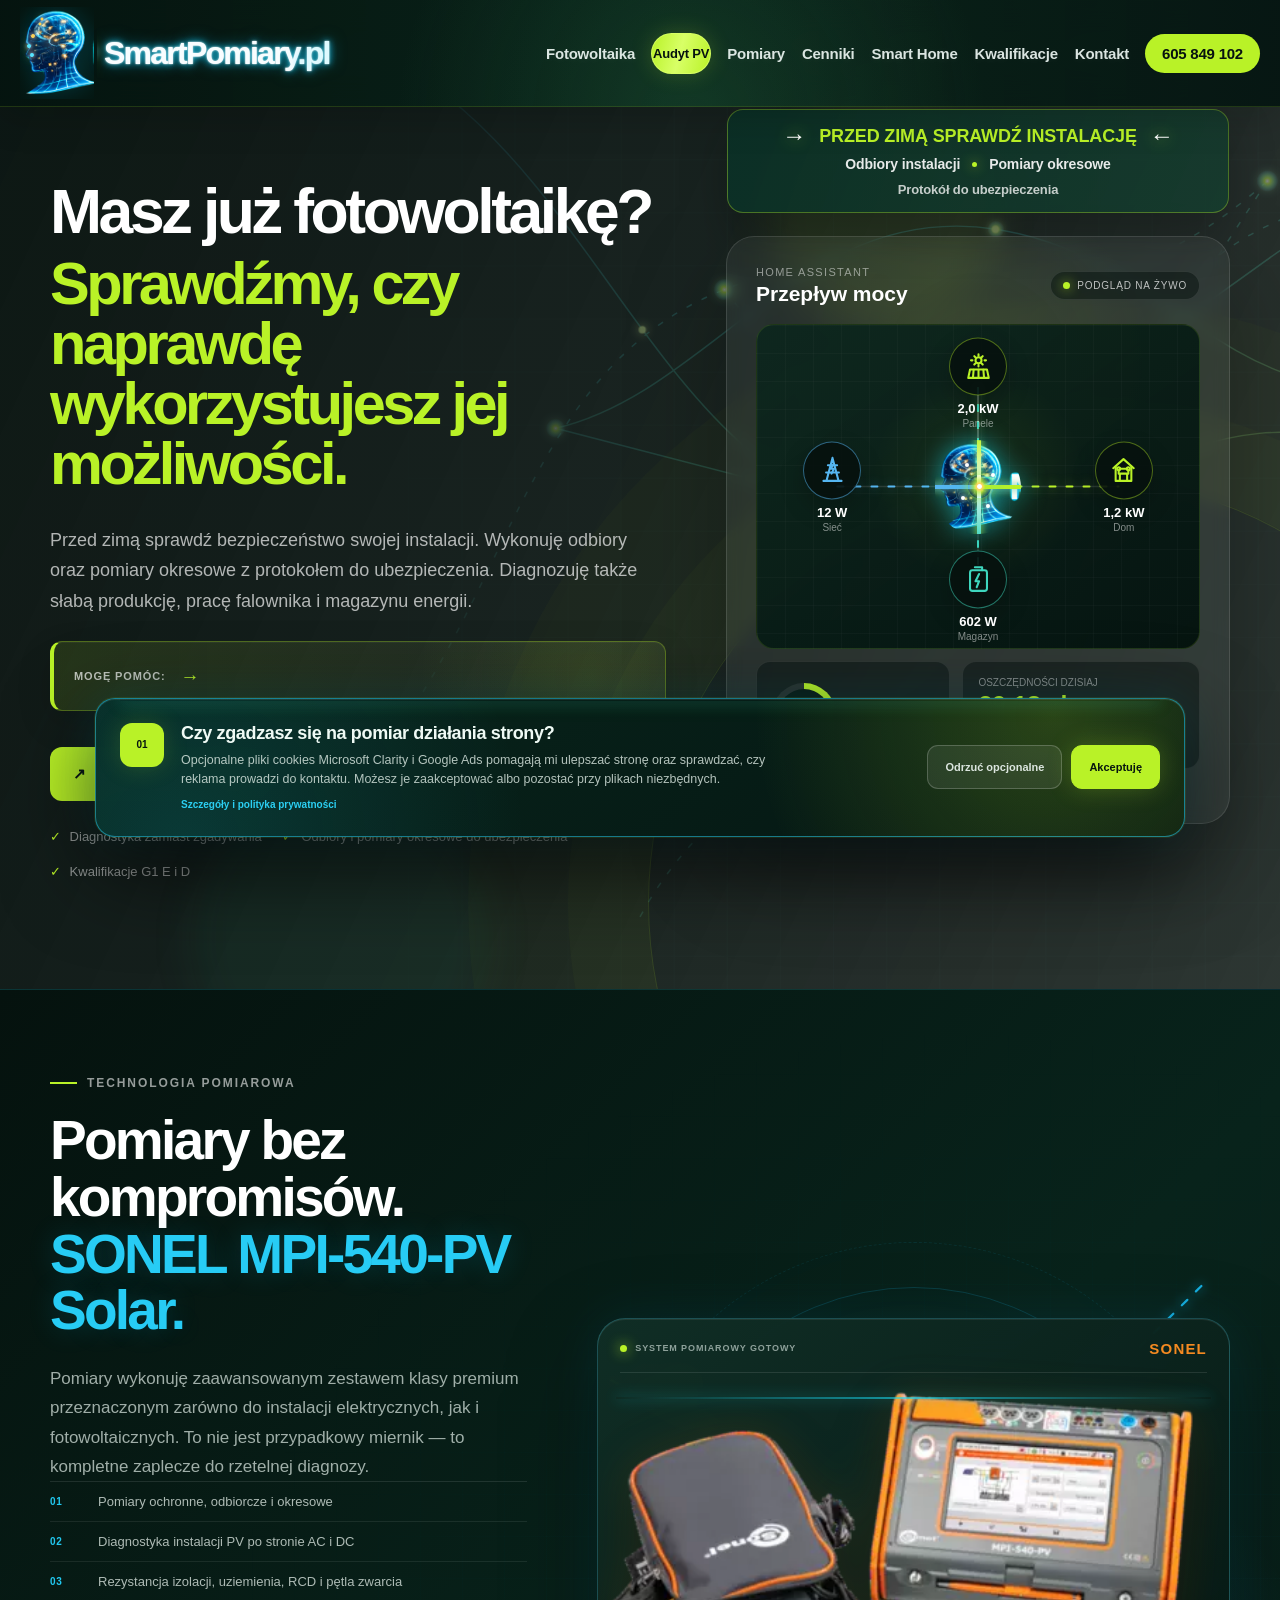
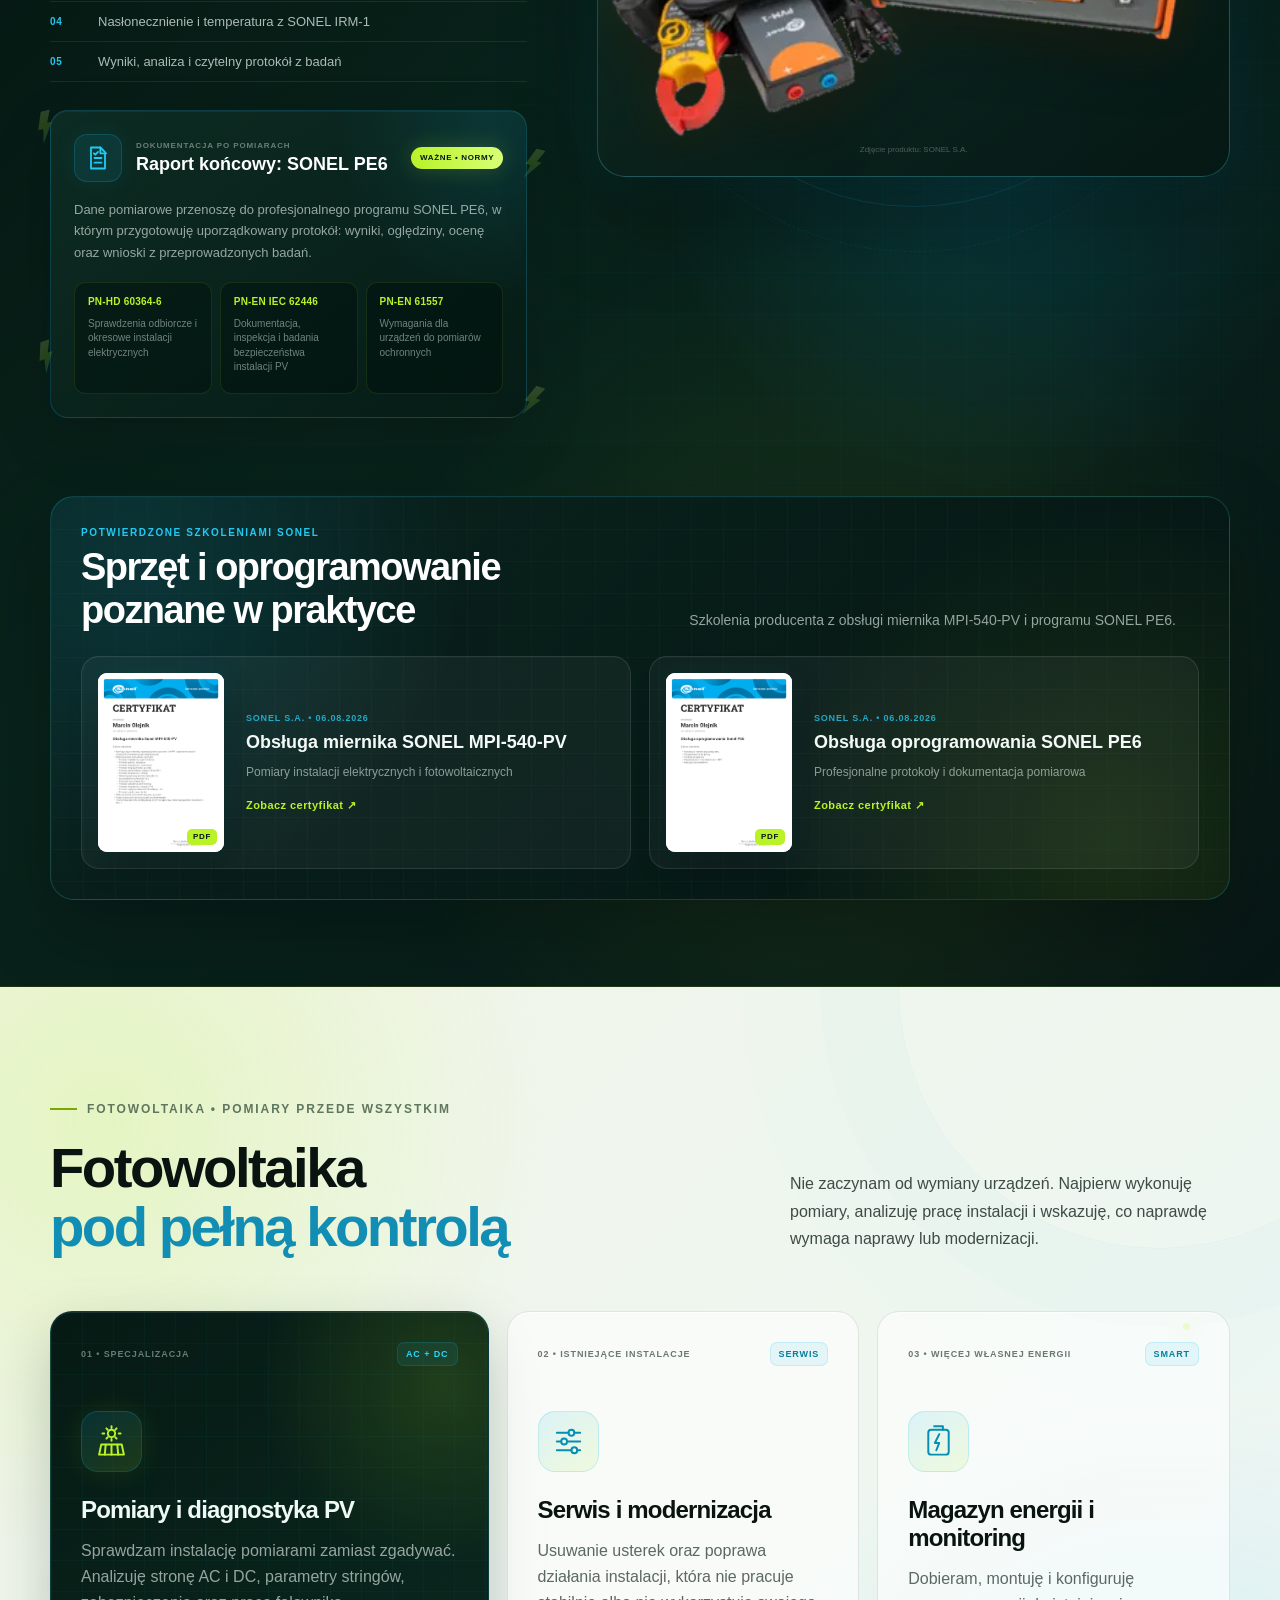
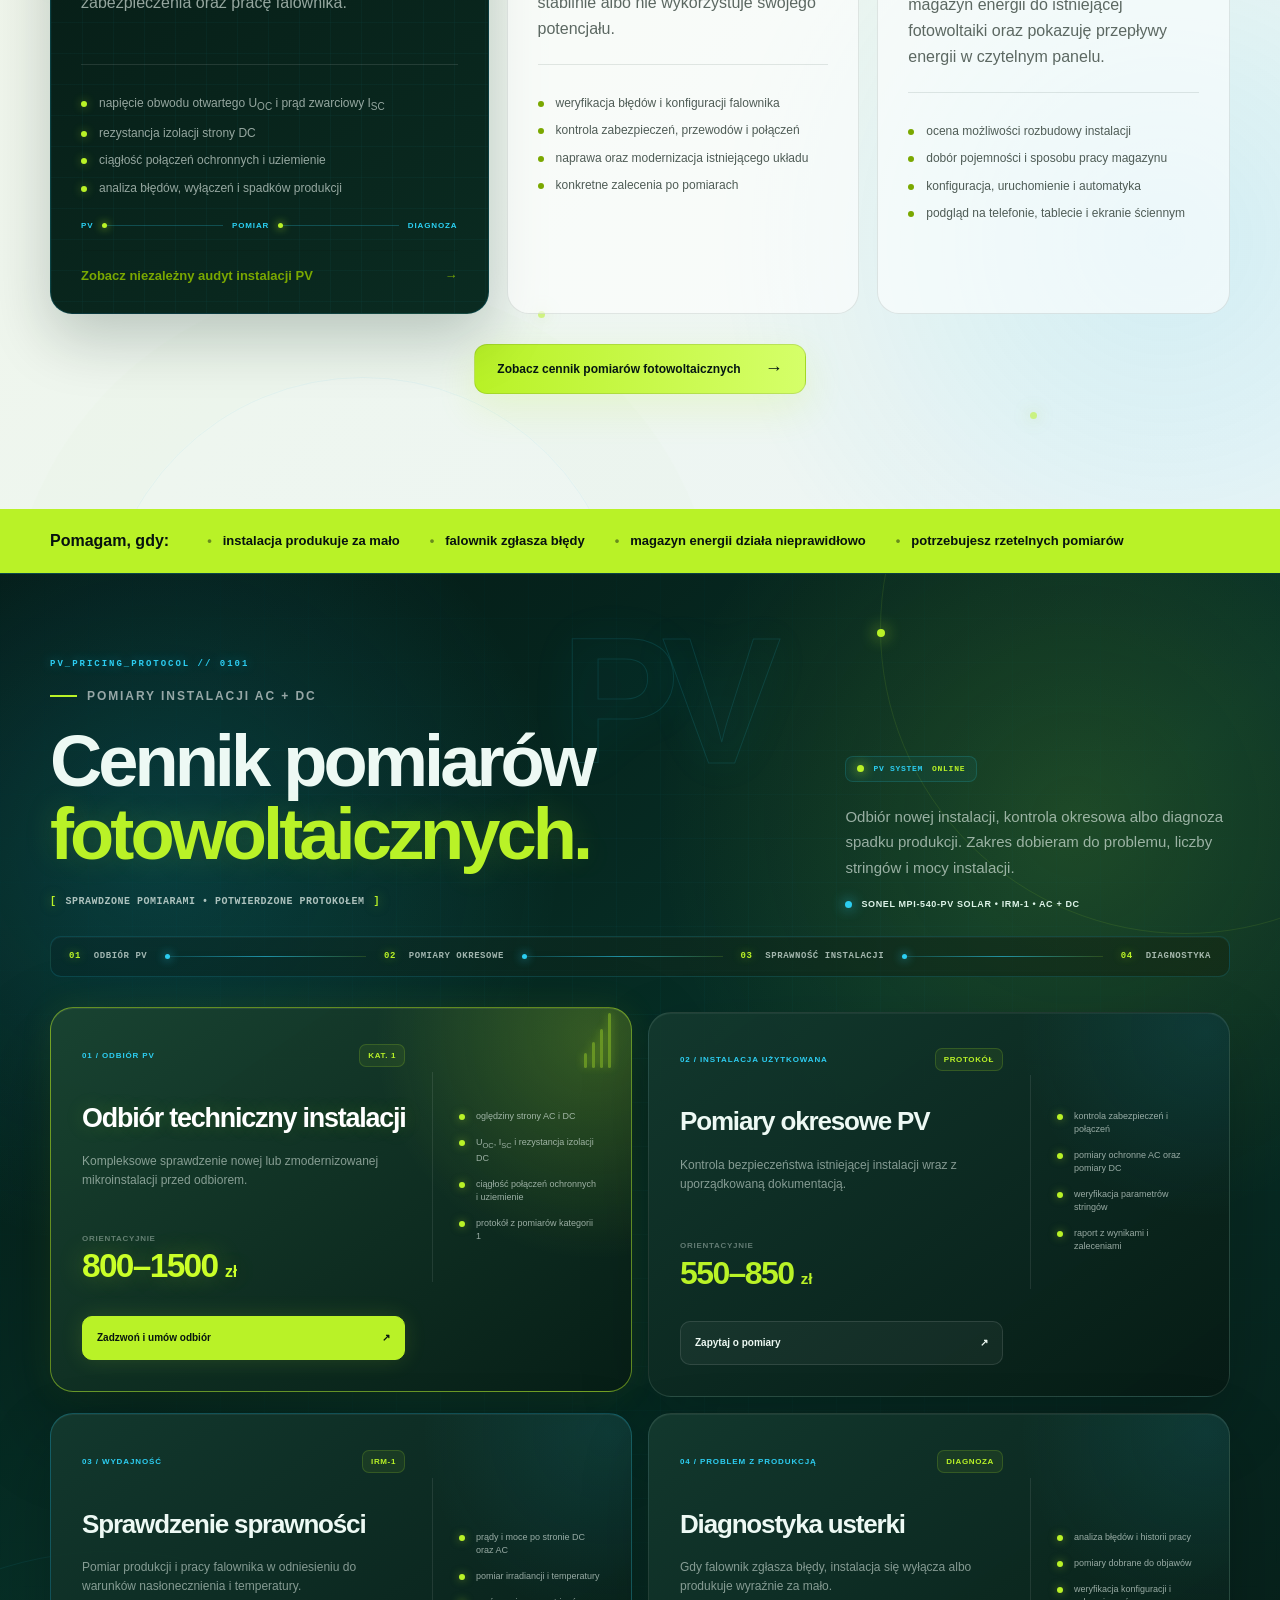
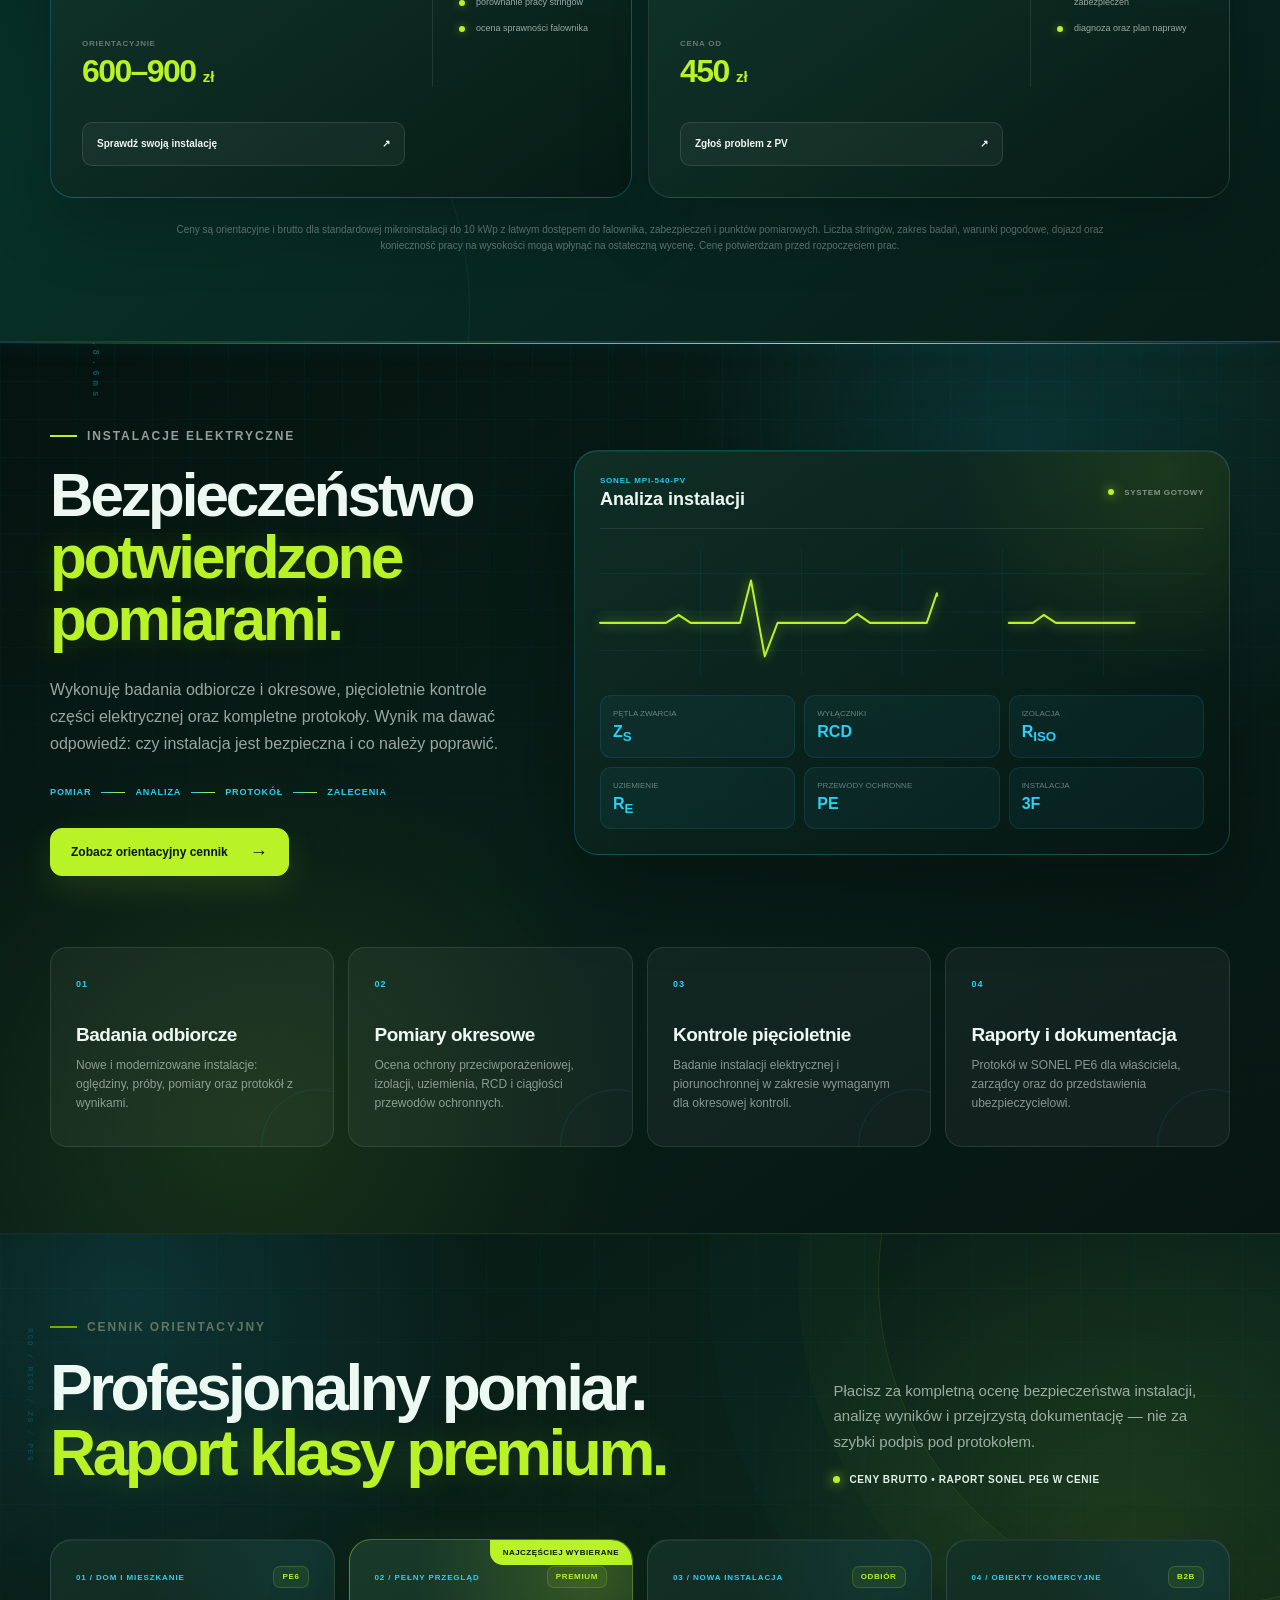
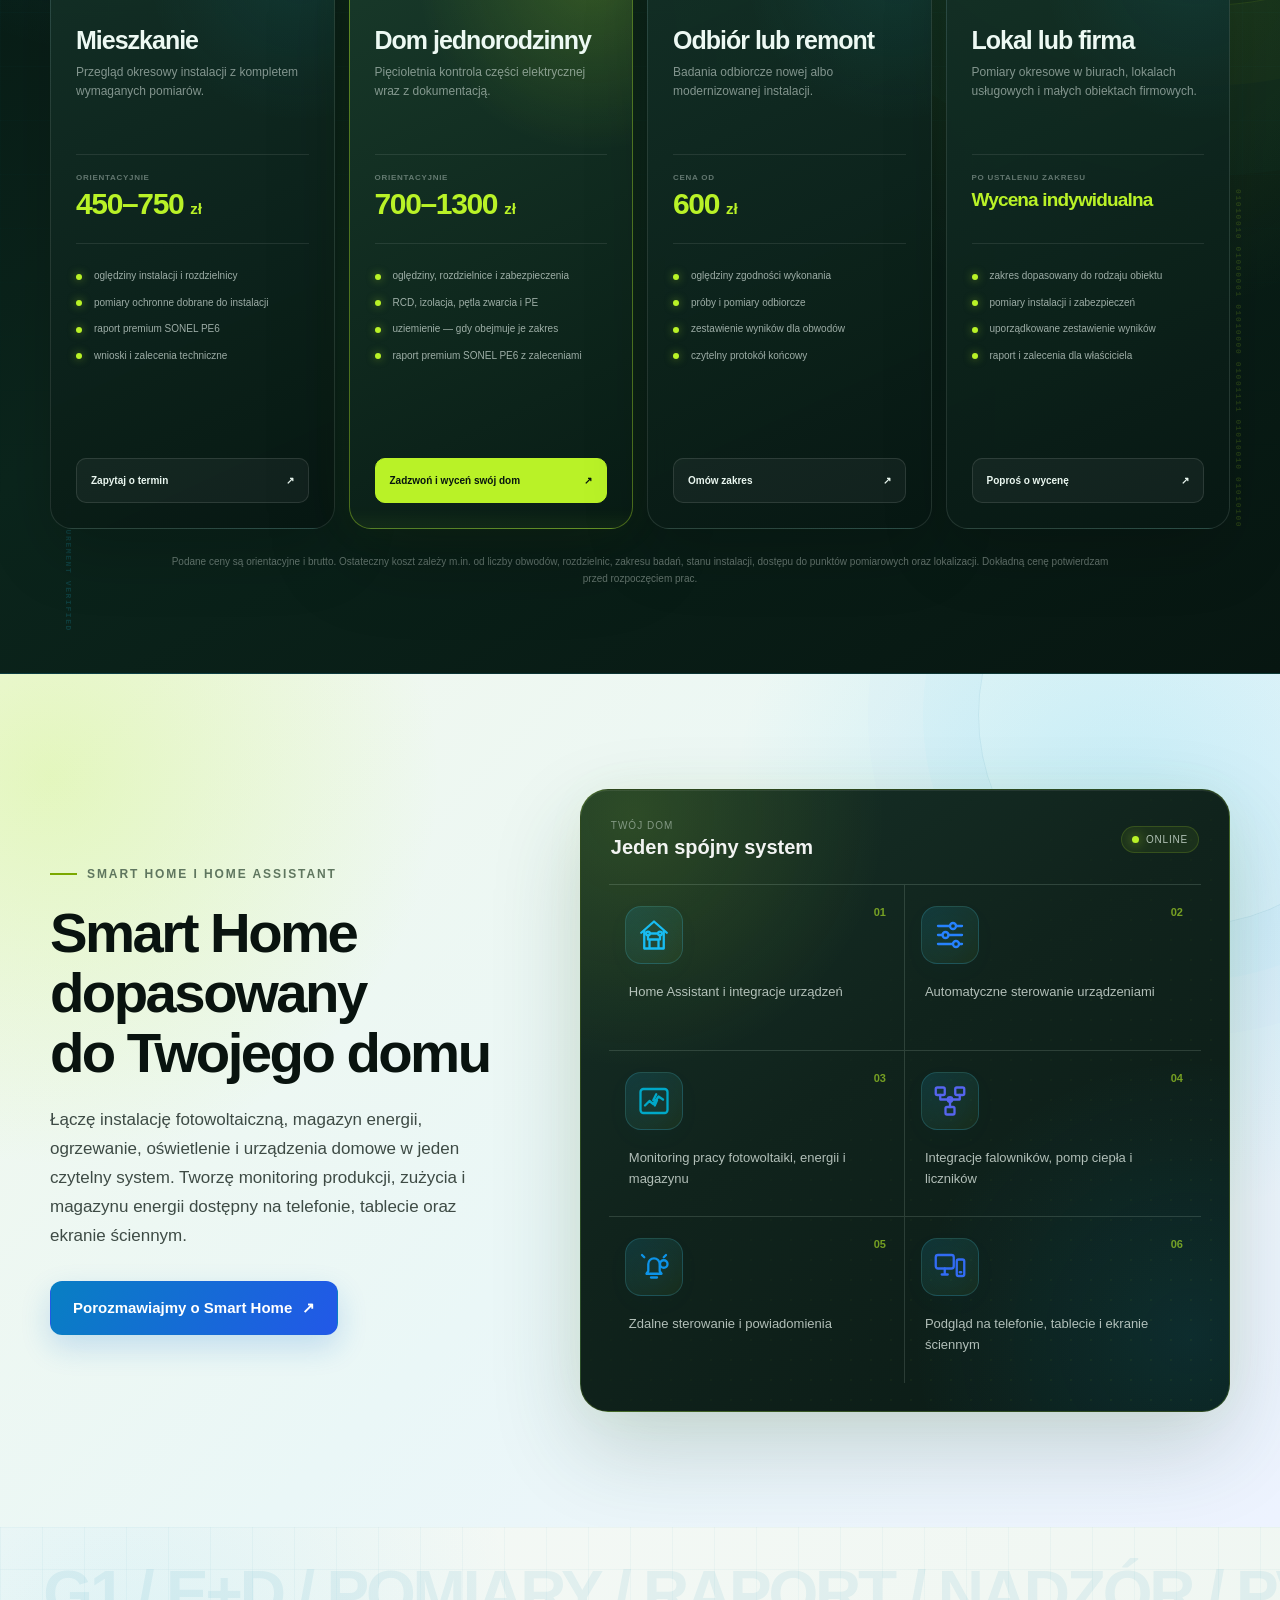
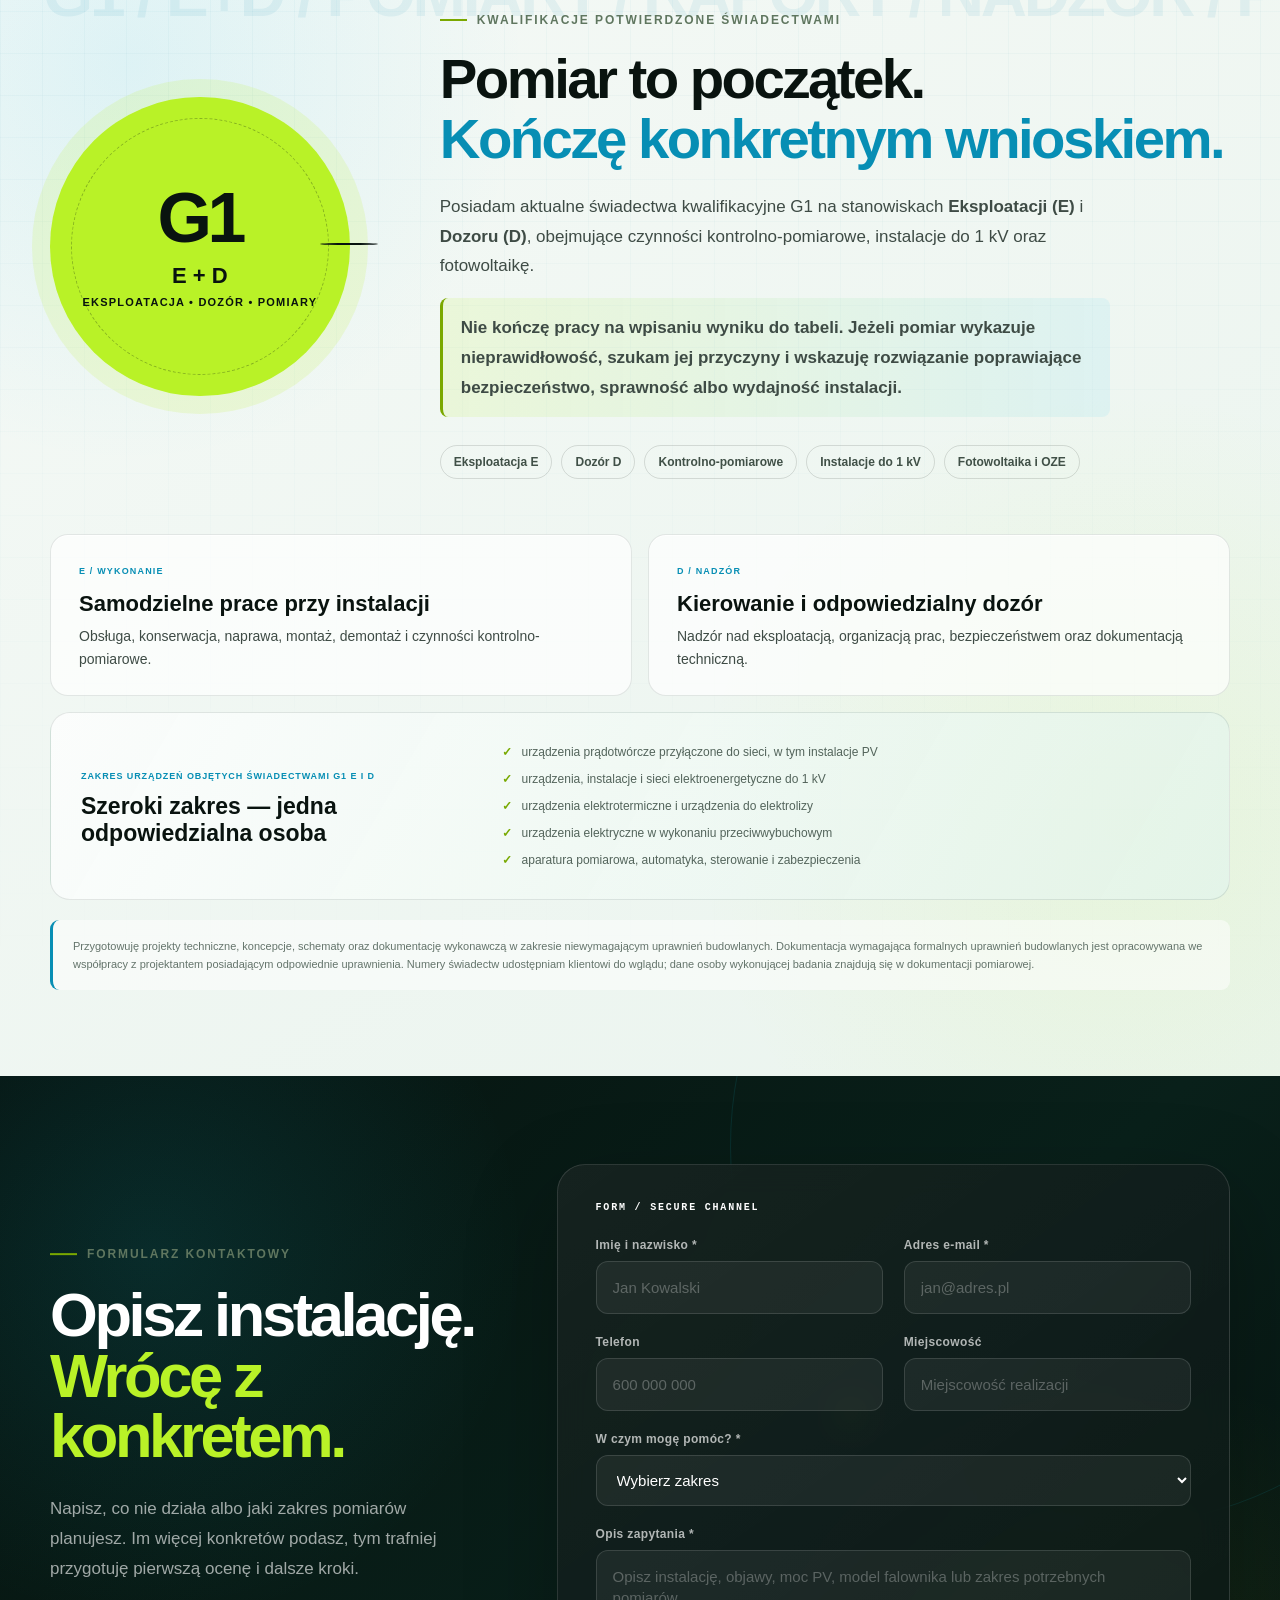
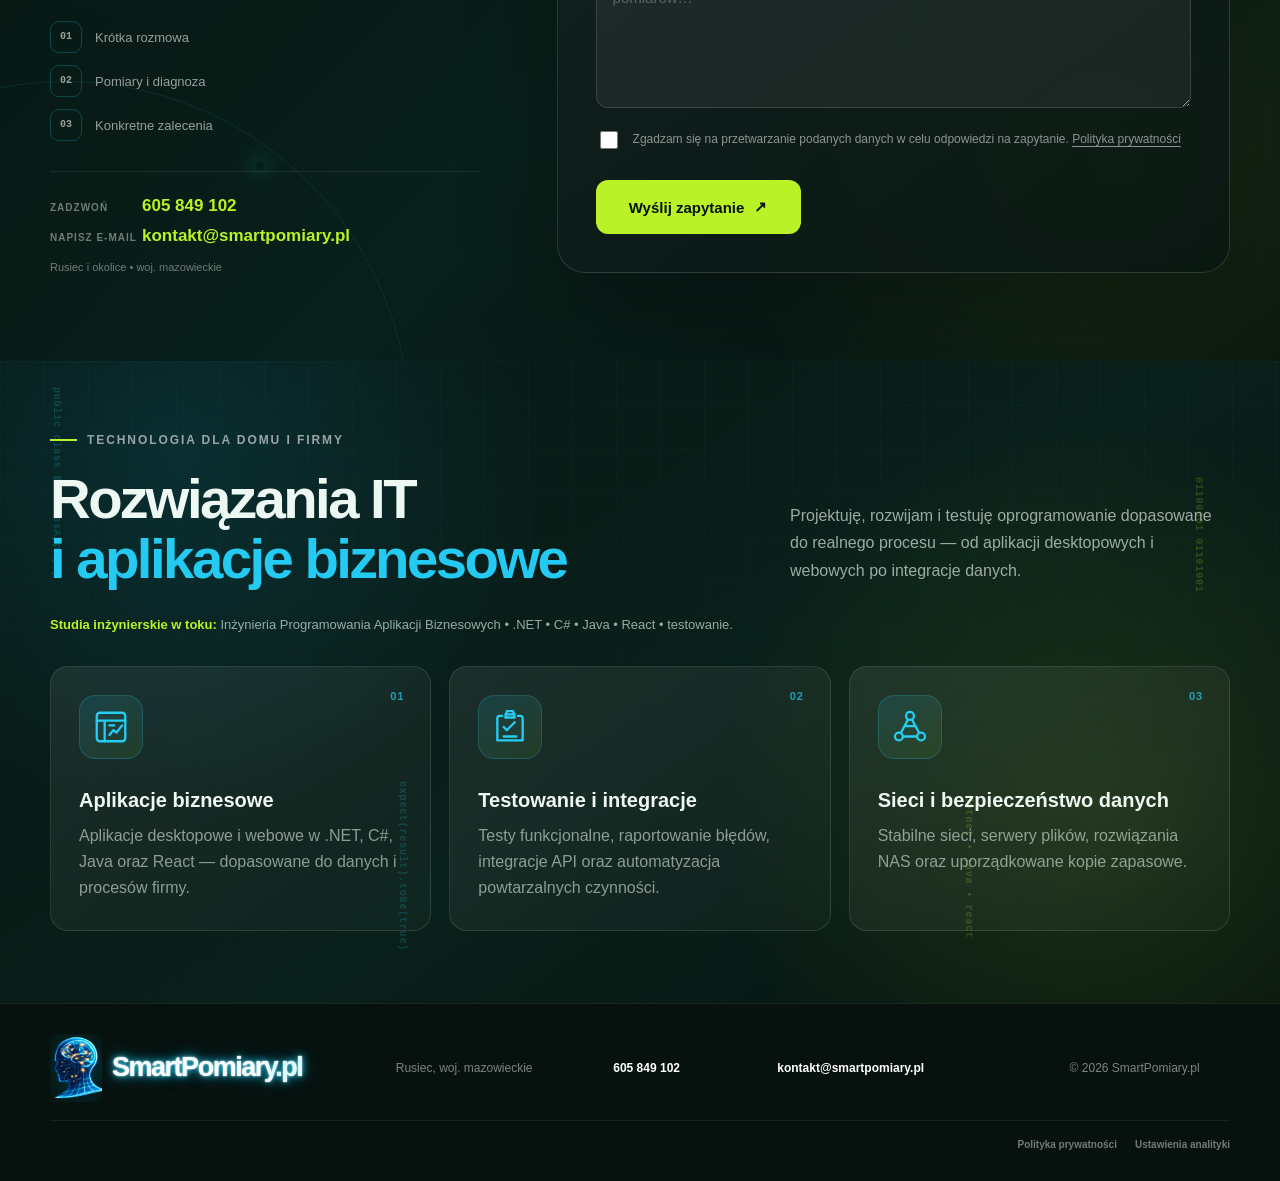
==== commit a4088d7e: "Dodaj spiralne wejście przycisku audytu" ====
--- a/index.html
+++ b/index.html
@@ -34,7 +34,7 @@
     />
     <meta name="twitter:image" content="https://smartpomiary.pl/assets/smartpomiary-social-v1.jpg" />
     <link rel="canonical" href="https://smartpomiary.pl/" />
-    <link rel="stylesheet" href="style.css?v=20260918-5" />
+    <link rel="stylesheet" href="style.css?v=20260918-6" />
     <script>
       window.dataLayer = window.dataLayer || [];
       function gtag() { window.dataLayer.push(arguments); }
--- a/style.css
+++ b/style.css
@@ -551,7 +551,7 @@
   display: inline-flex;
   align-items: center;
   gap: 8px;
-  padding: 9px 13px 9px 25px;
+  padding: 9px 14px;
   color: #07120f;
   background: linear-gradient(105deg, #b9f227, #d8ff67 48%, #b9f227);
   border: 1px solid rgba(216, 255, 103, 0.82);
@@ -560,21 +560,15 @@
   text-shadow: none;
   white-space: nowrap;
   box-shadow: 0 0 0 0 rgba(185, 242, 39, 0.42), 0 0 22px rgba(185, 242, 39, 0.2);
-  animation: nav-audit-pulse 2.3s ease-in-out infinite;
+  animation:
+    nav-audit-arrival 1.7s cubic-bezier(0.2, 0.72, 0.22, 1) 0.15s both,
+    nav-audit-pulse 2.3s ease-in-out 1.9s infinite;
   overflow: hidden;
+  will-change: transform, opacity, box-shadow;
 }
 
 .main-nav .nav-audit::before {
-  position: absolute;
-  z-index: 2;
-  left: 10px;
-  width: 7px;
-  height: 7px;
-  background: #07120f;
-  border-radius: 50%;
-  box-shadow: 0 0 0 3px rgba(7, 18, 15, 0.13);
-  content: "";
-  animation: nav-audit-dot 1.15s ease-in-out infinite;
+  content: none;
 }
 
 .main-nav .nav-audit::after {
@@ -605,9 +599,14 @@
   50% { box-shadow: 0 0 0 5px rgba(185, 242, 39, 0), 0 0 34px rgba(185, 242, 39, 0.48); }
 }
 
-@keyframes nav-audit-dot {
-  0%, 100% { opacity: 0.45; transform: scale(0.78); }
-  50% { opacity: 1; transform: scale(1.18); }
+@keyframes nav-audit-arrival {
+  0% { opacity: 0; transform: translate(12vw, 46vh) rotate(-900deg) scale(0.14); }
+  22% { opacity: 1; transform: translate(-11vw, 35vh) rotate(-690deg) scale(0.42); }
+  46% { transform: translate(-17vw, 19vh) rotate(-450deg) scale(0.66); }
+  68% { transform: translate(8vw, 10vh) rotate(-245deg) scale(0.86); }
+  84% { transform: translate(-22px, 14px) rotate(-58deg) scale(1.08); }
+  93% { transform: translate(7px, -3px) rotate(12deg) scale(0.98); }
+  100% { opacity: 1; transform: translate(0, 0) rotate(0) scale(1); }
 }
 
 @keyframes nav-audit-shine {
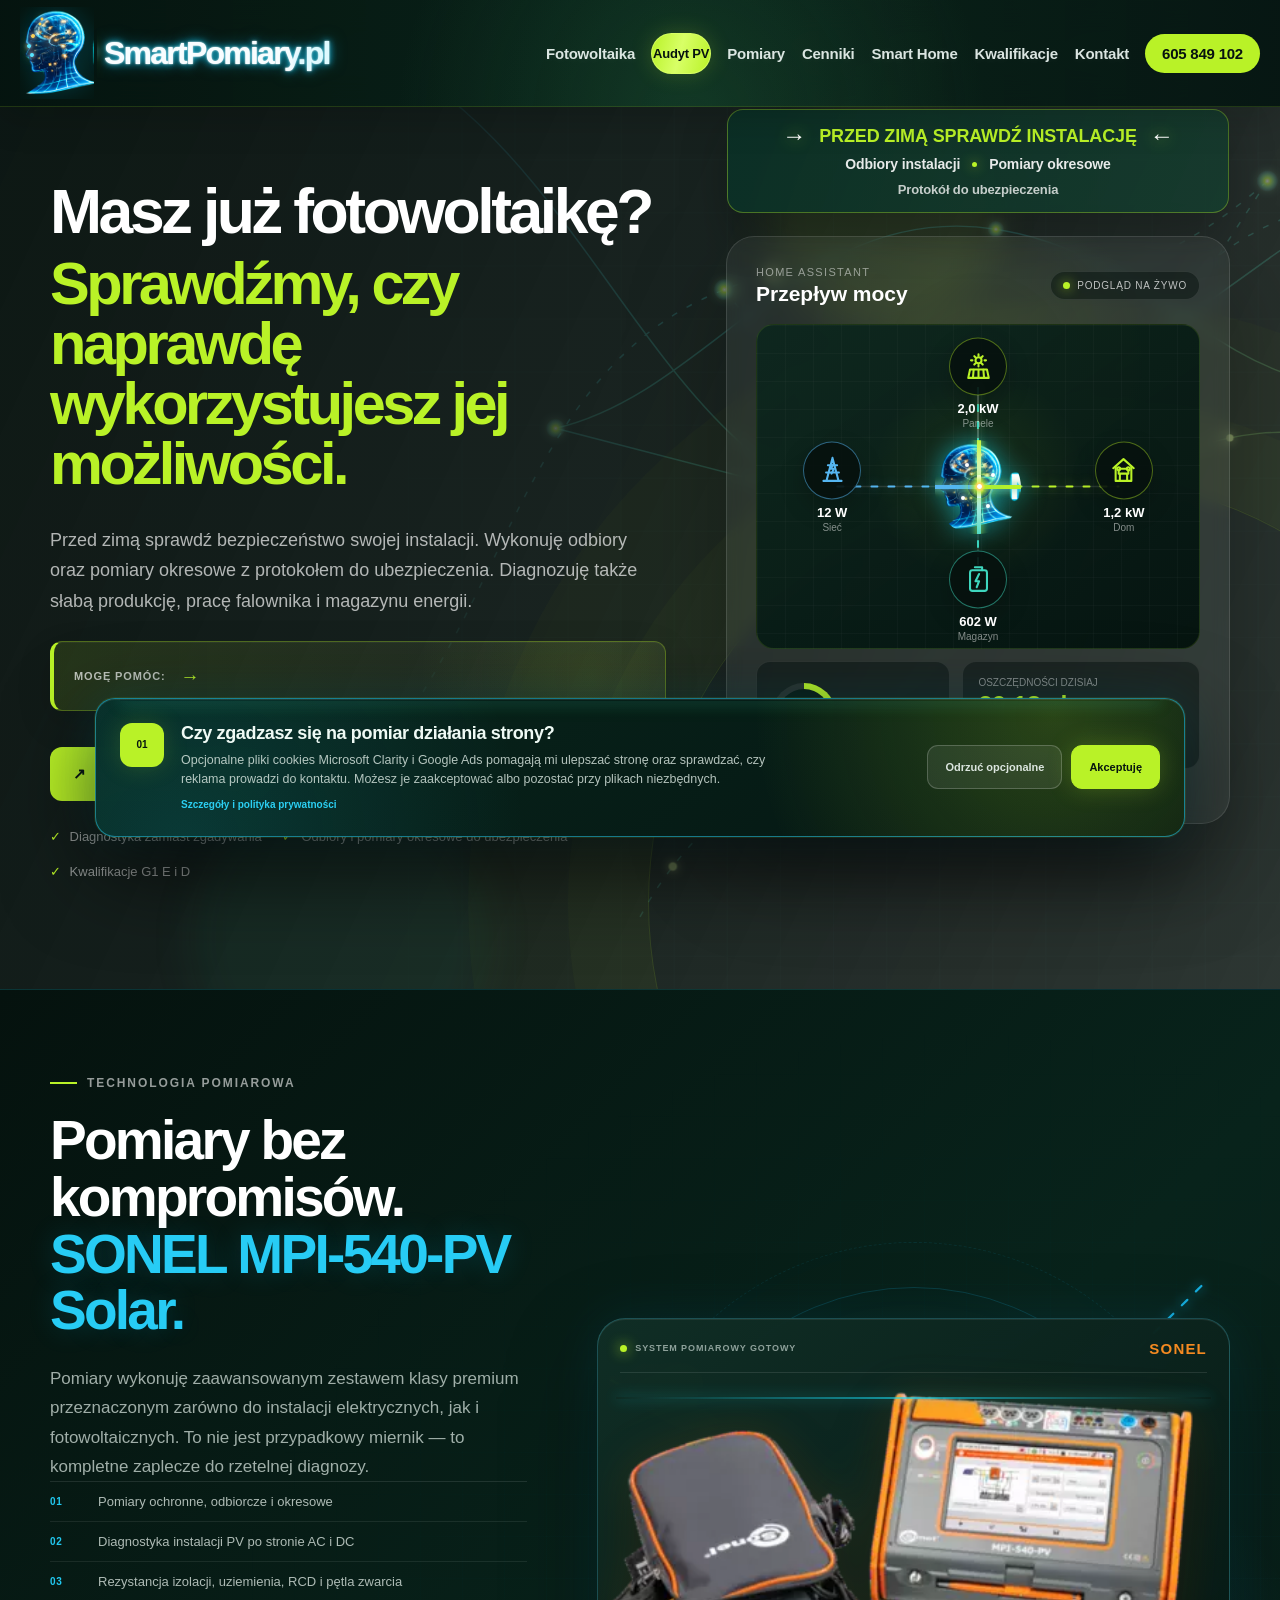
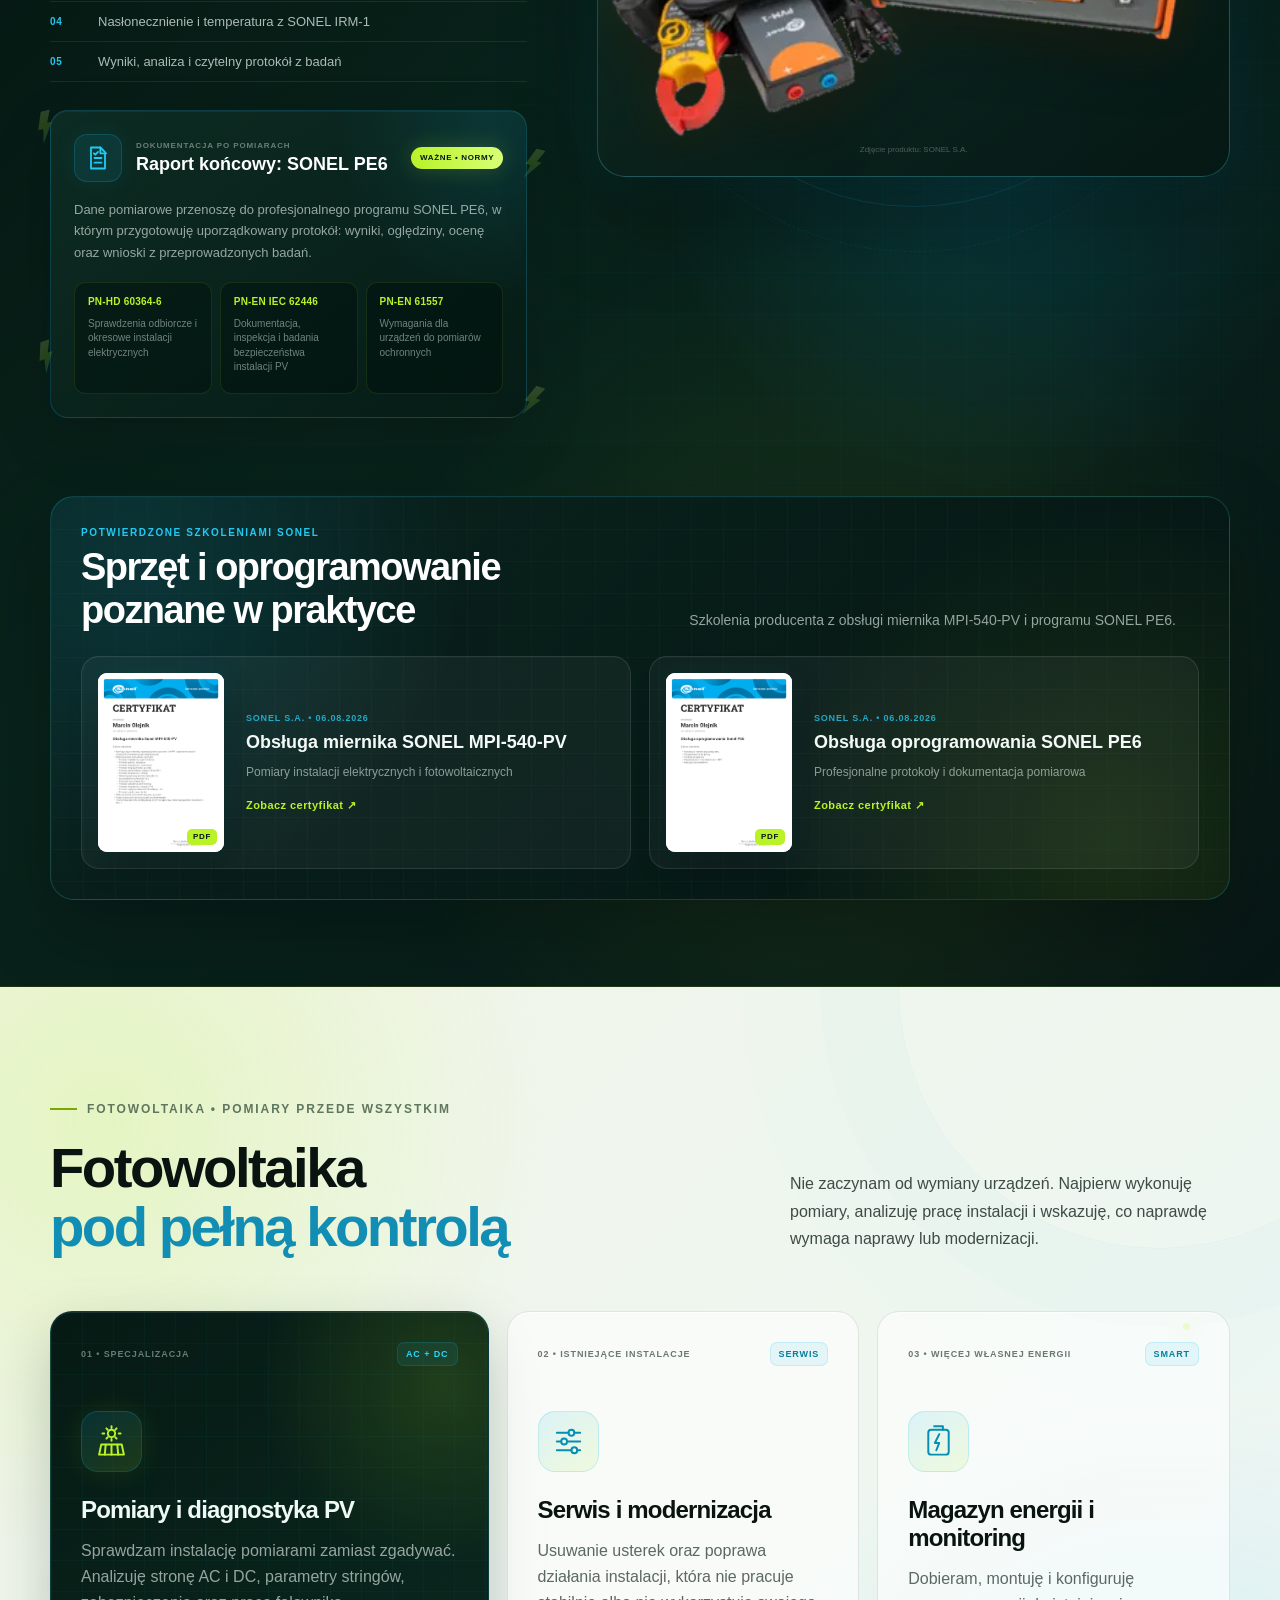
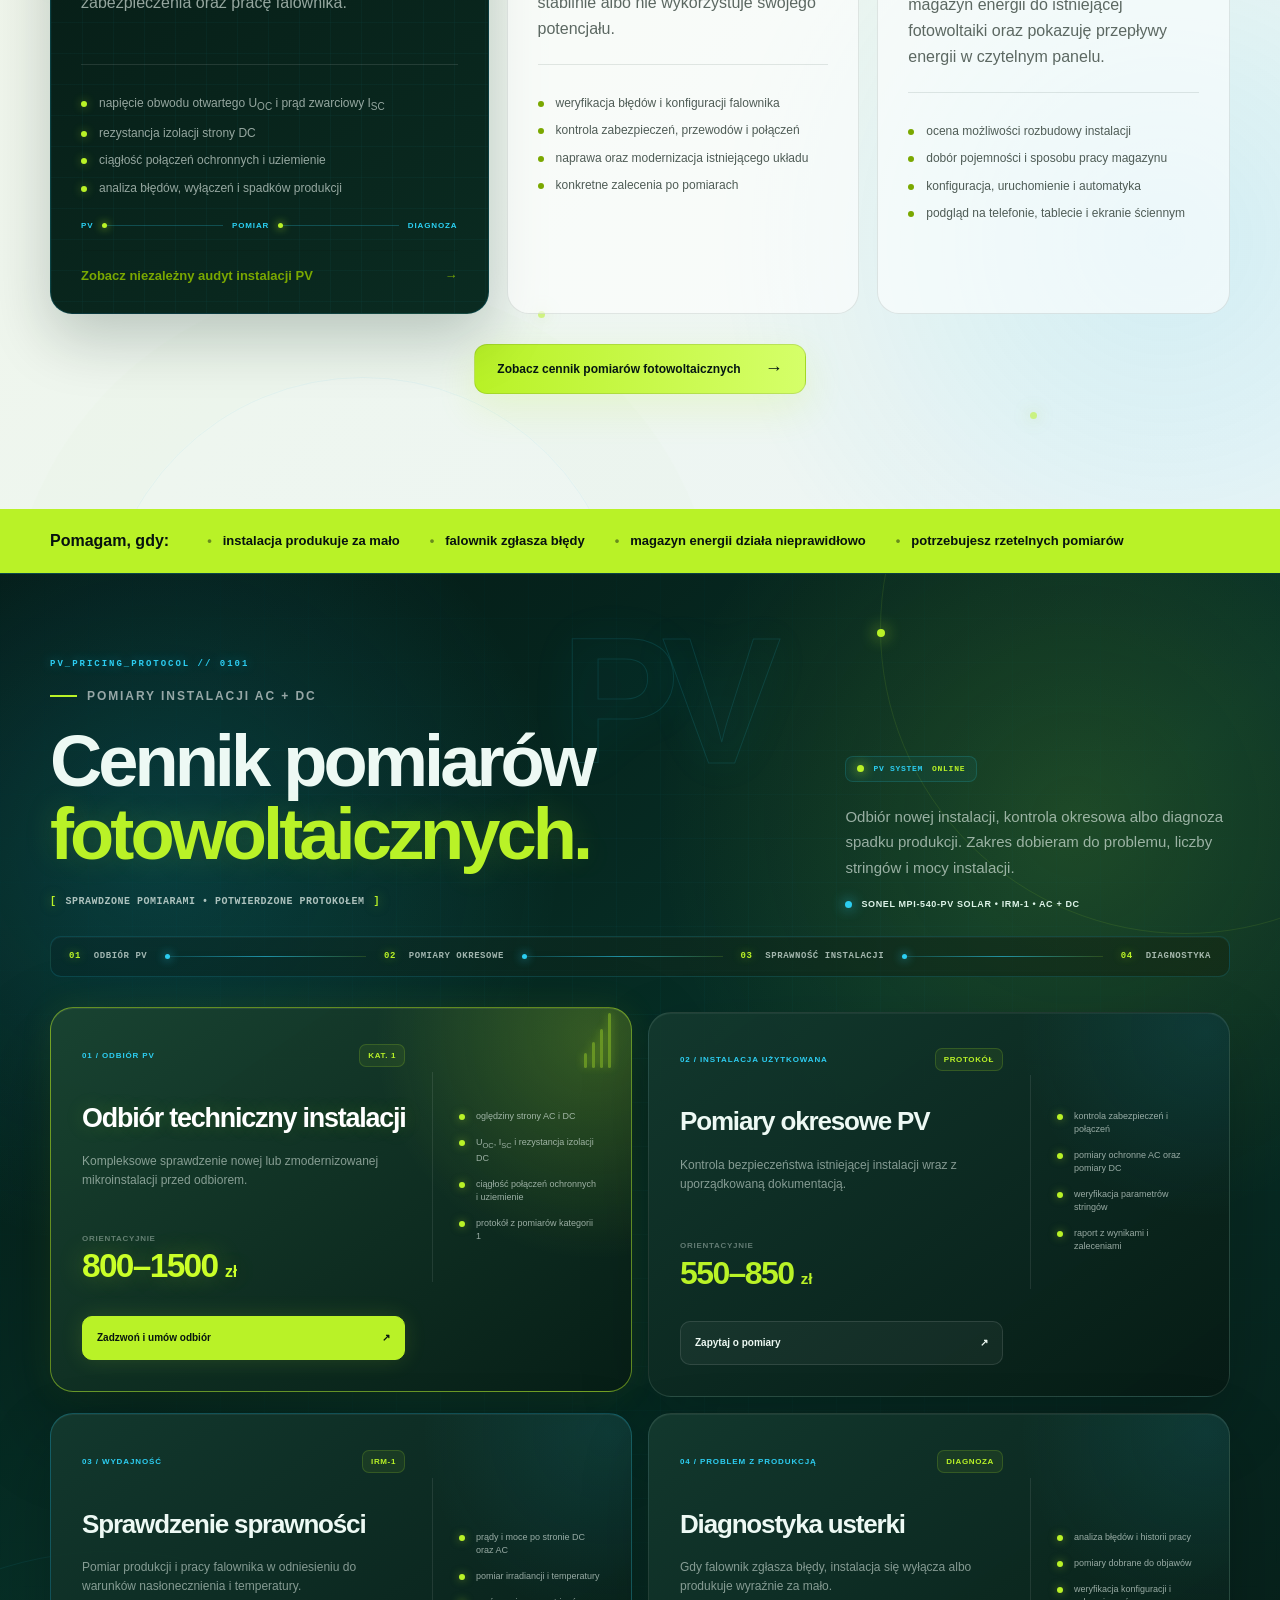
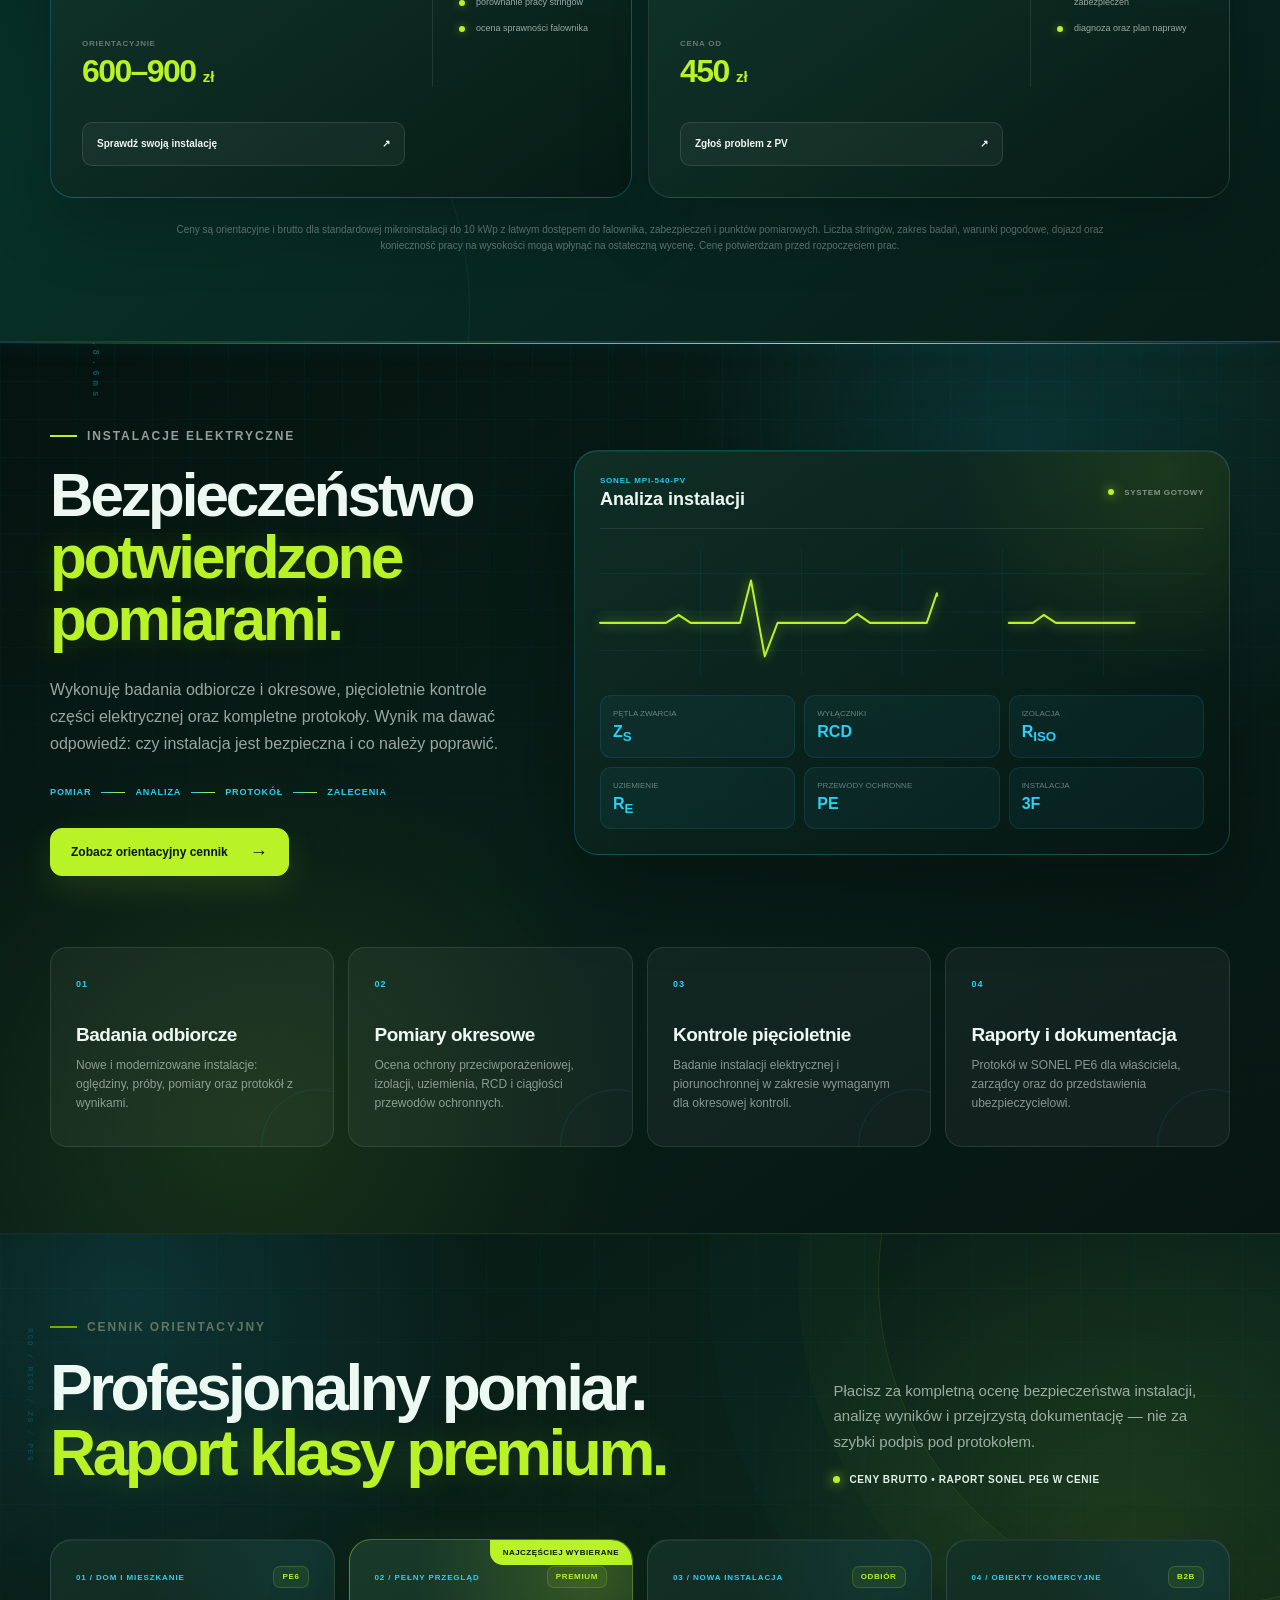
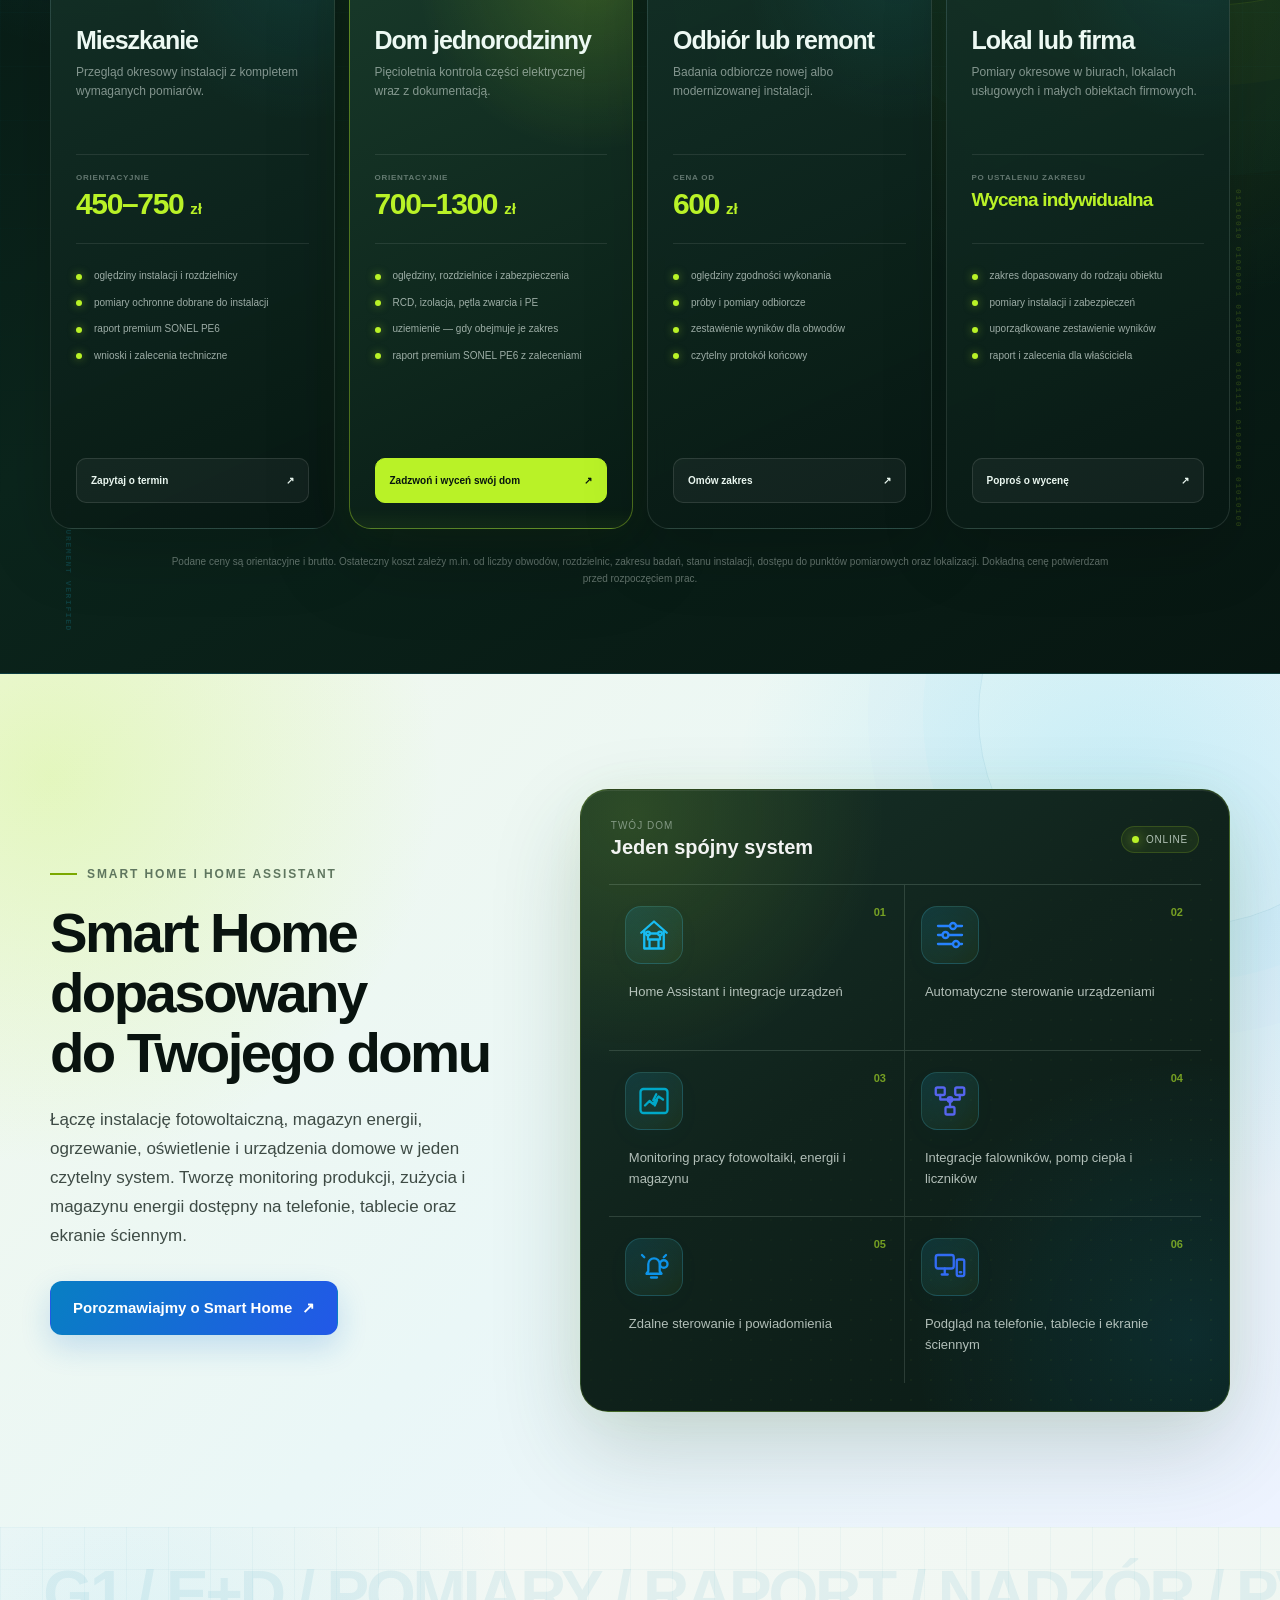
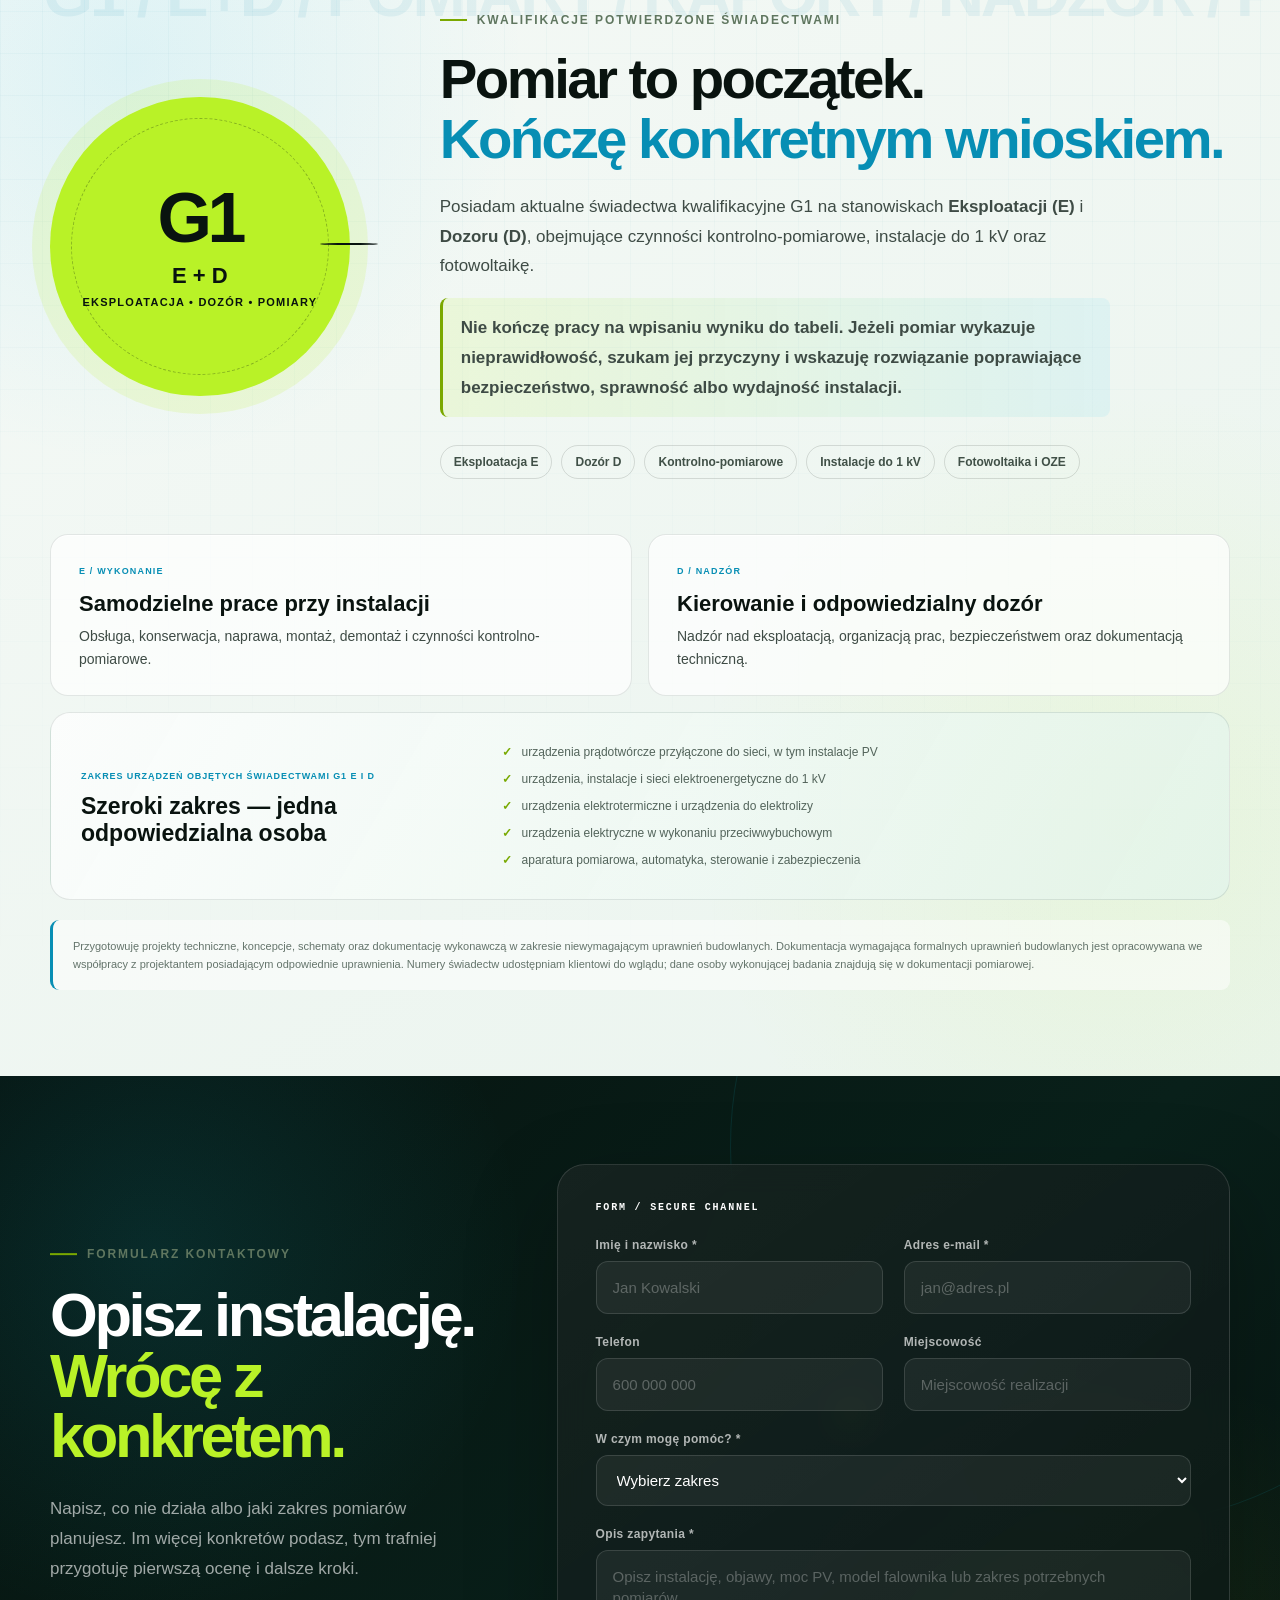
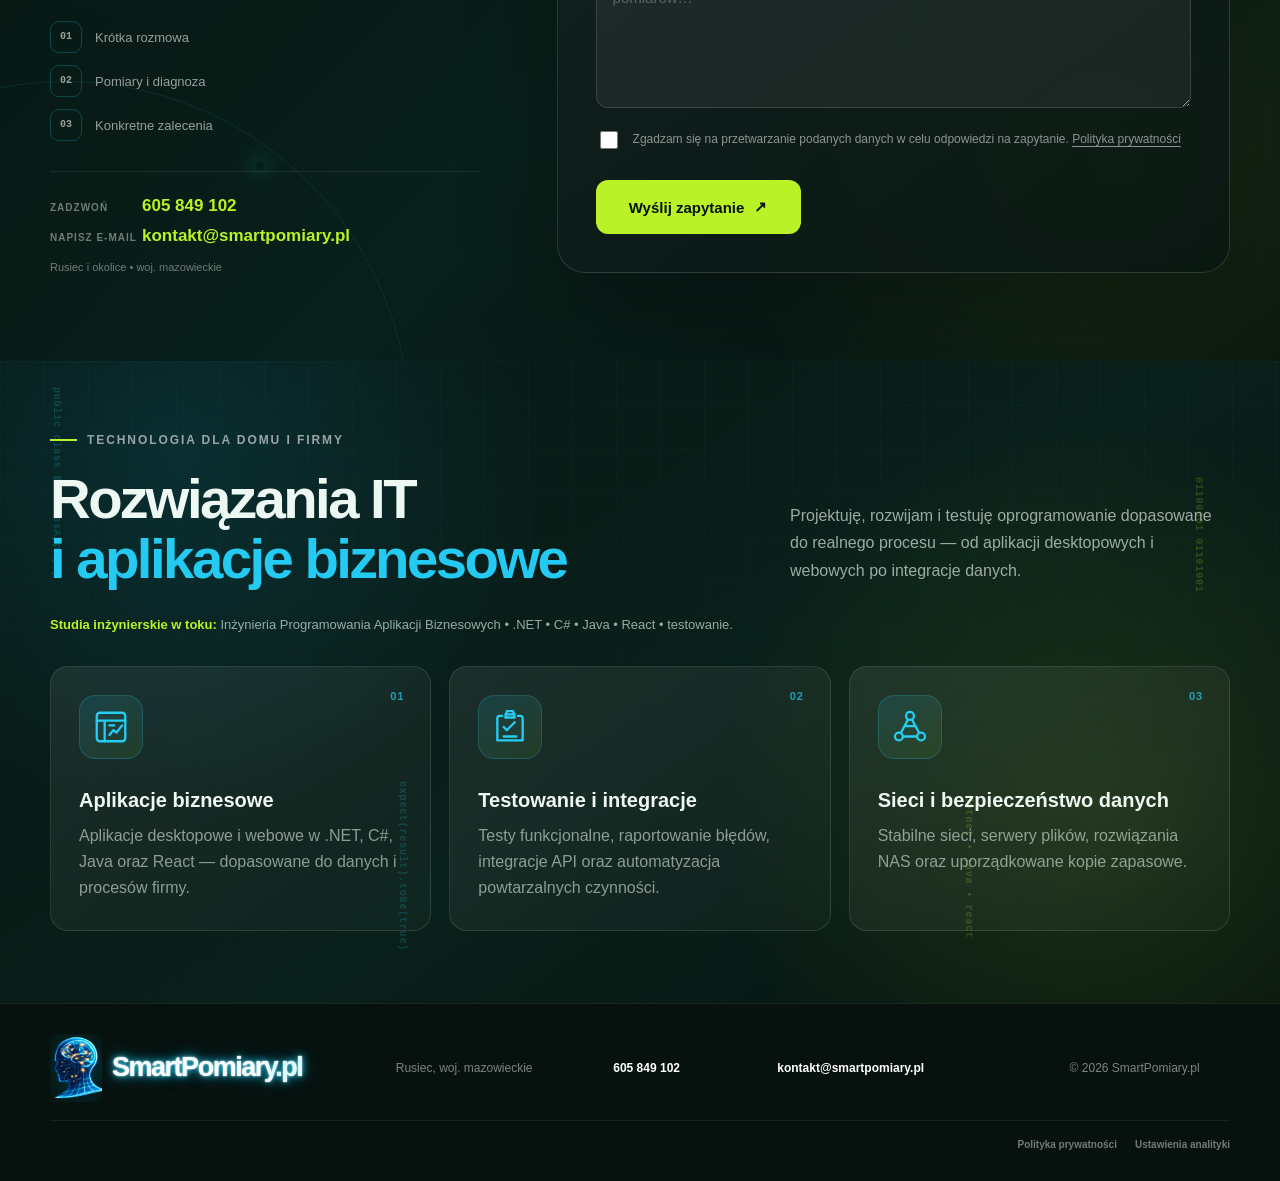
==== commit f58f432f: "Wydłuż animację wejścia audytu" ====
--- a/index.html
+++ b/index.html
@@ -34,7 +34,7 @@
     />
     <meta name="twitter:image" content="https://smartpomiary.pl/assets/smartpomiary-social-v1.jpg" />
     <link rel="canonical" href="https://smartpomiary.pl/" />
-    <link rel="stylesheet" href="style.css?v=20260918-6" />
+    <link rel="stylesheet" href="style.css?v=20260918-7" />
     <script>
       window.dataLayer = window.dataLayer || [];
       function gtag() { window.dataLayer.push(arguments); }
--- a/style.css
+++ b/style.css
@@ -561,8 +561,8 @@
   white-space: nowrap;
   box-shadow: 0 0 0 0 rgba(185, 242, 39, 0.42), 0 0 22px rgba(185, 242, 39, 0.2);
   animation:
-    nav-audit-arrival 1.7s cubic-bezier(0.2, 0.72, 0.22, 1) 0.15s both,
-    nav-audit-pulse 2.3s ease-in-out 1.9s infinite;
+    nav-audit-arrival 5.2s cubic-bezier(0.18, 0.72, 0.2, 1) 0.35s both,
+    nav-audit-pulse 2.3s ease-in-out 5.6s infinite;
   overflow: hidden;
   will-change: transform, opacity, box-shadow;
 }
@@ -600,13 +600,18 @@
 }
 
 @keyframes nav-audit-arrival {
-  0% { opacity: 0; transform: translate(12vw, 46vh) rotate(-900deg) scale(0.14); }
-  22% { opacity: 1; transform: translate(-11vw, 35vh) rotate(-690deg) scale(0.42); }
-  46% { transform: translate(-17vw, 19vh) rotate(-450deg) scale(0.66); }
-  68% { transform: translate(8vw, 10vh) rotate(-245deg) scale(0.86); }
-  84% { transform: translate(-22px, 14px) rotate(-58deg) scale(1.08); }
-  93% { transform: translate(7px, -3px) rotate(12deg) scale(0.98); }
-  100% { opacity: 1; transform: translate(0, 0) rotate(0) scale(1); }
+  0% { opacity: 0; transform: translate(12vw, 46vh) rotate(-1440deg) scale(0.14); filter: brightness(1.8); }
+  8% { opacity: 1; transform: translate(-14vw, 38vh) rotate(-1260deg) scale(0.28); }
+  18% { transform: translate(-20vw, 25vh) rotate(-1080deg) scale(0.4); }
+  29% { transform: translate(11vw, 31vh) rotate(-900deg) scale(0.5); }
+  40% { transform: translate(14vw, 17vh) rotate(-720deg) scale(0.61); }
+  51% { transform: translate(-11vw, 20vh) rotate(-540deg) scale(0.7); }
+  62% { transform: translate(-8vw, 9vh) rotate(-360deg) scale(0.79); }
+  73% { transform: translate(6vw, 12vh) rotate(-220deg) scale(0.88); }
+  83% { transform: translate(3vw, 4vh) rotate(-115deg) scale(0.96); }
+  91% { transform: translate(-24px, 15px) rotate(-42deg) scale(1.08); }
+  96% { transform: translate(8px, -4px) rotate(12deg) scale(0.98); }
+  100% { opacity: 1; transform: translate(0, 0) rotate(0) scale(1); filter: brightness(1); }
 }
 
 @keyframes nav-audit-shine {
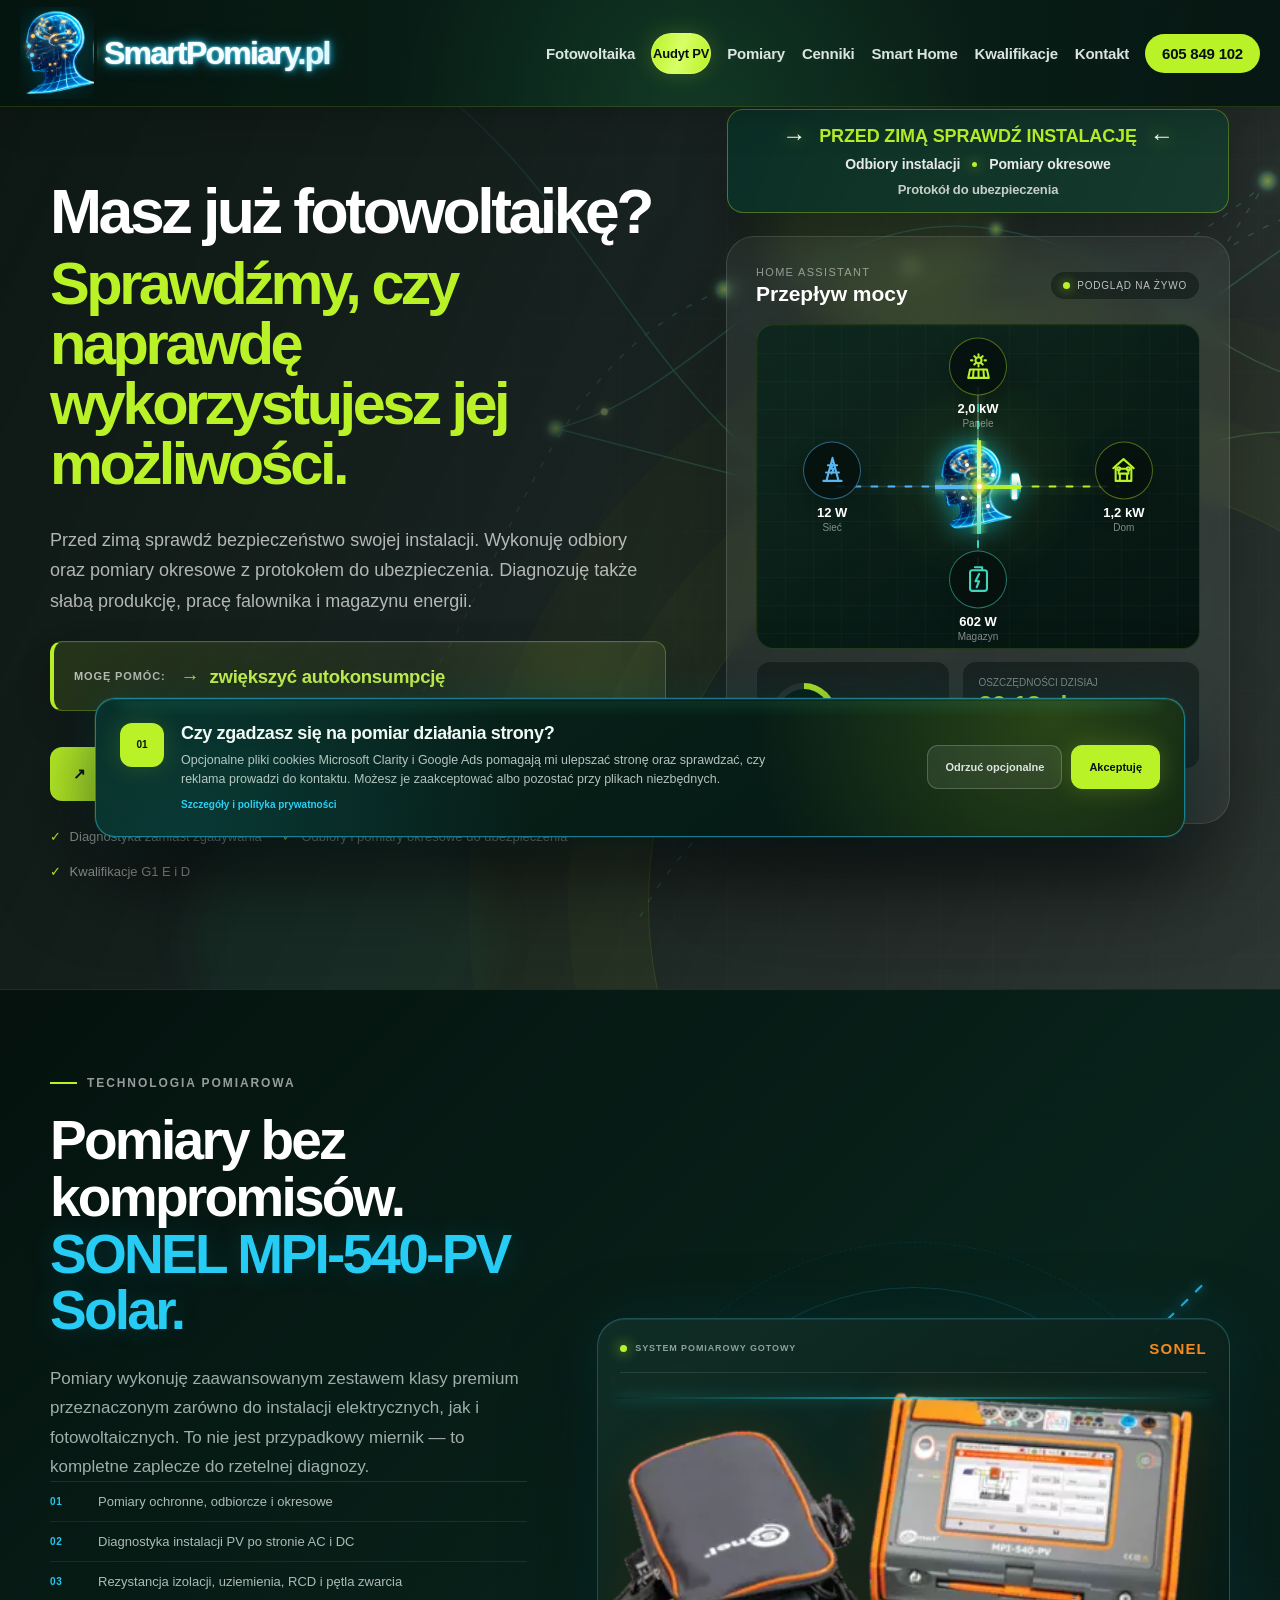
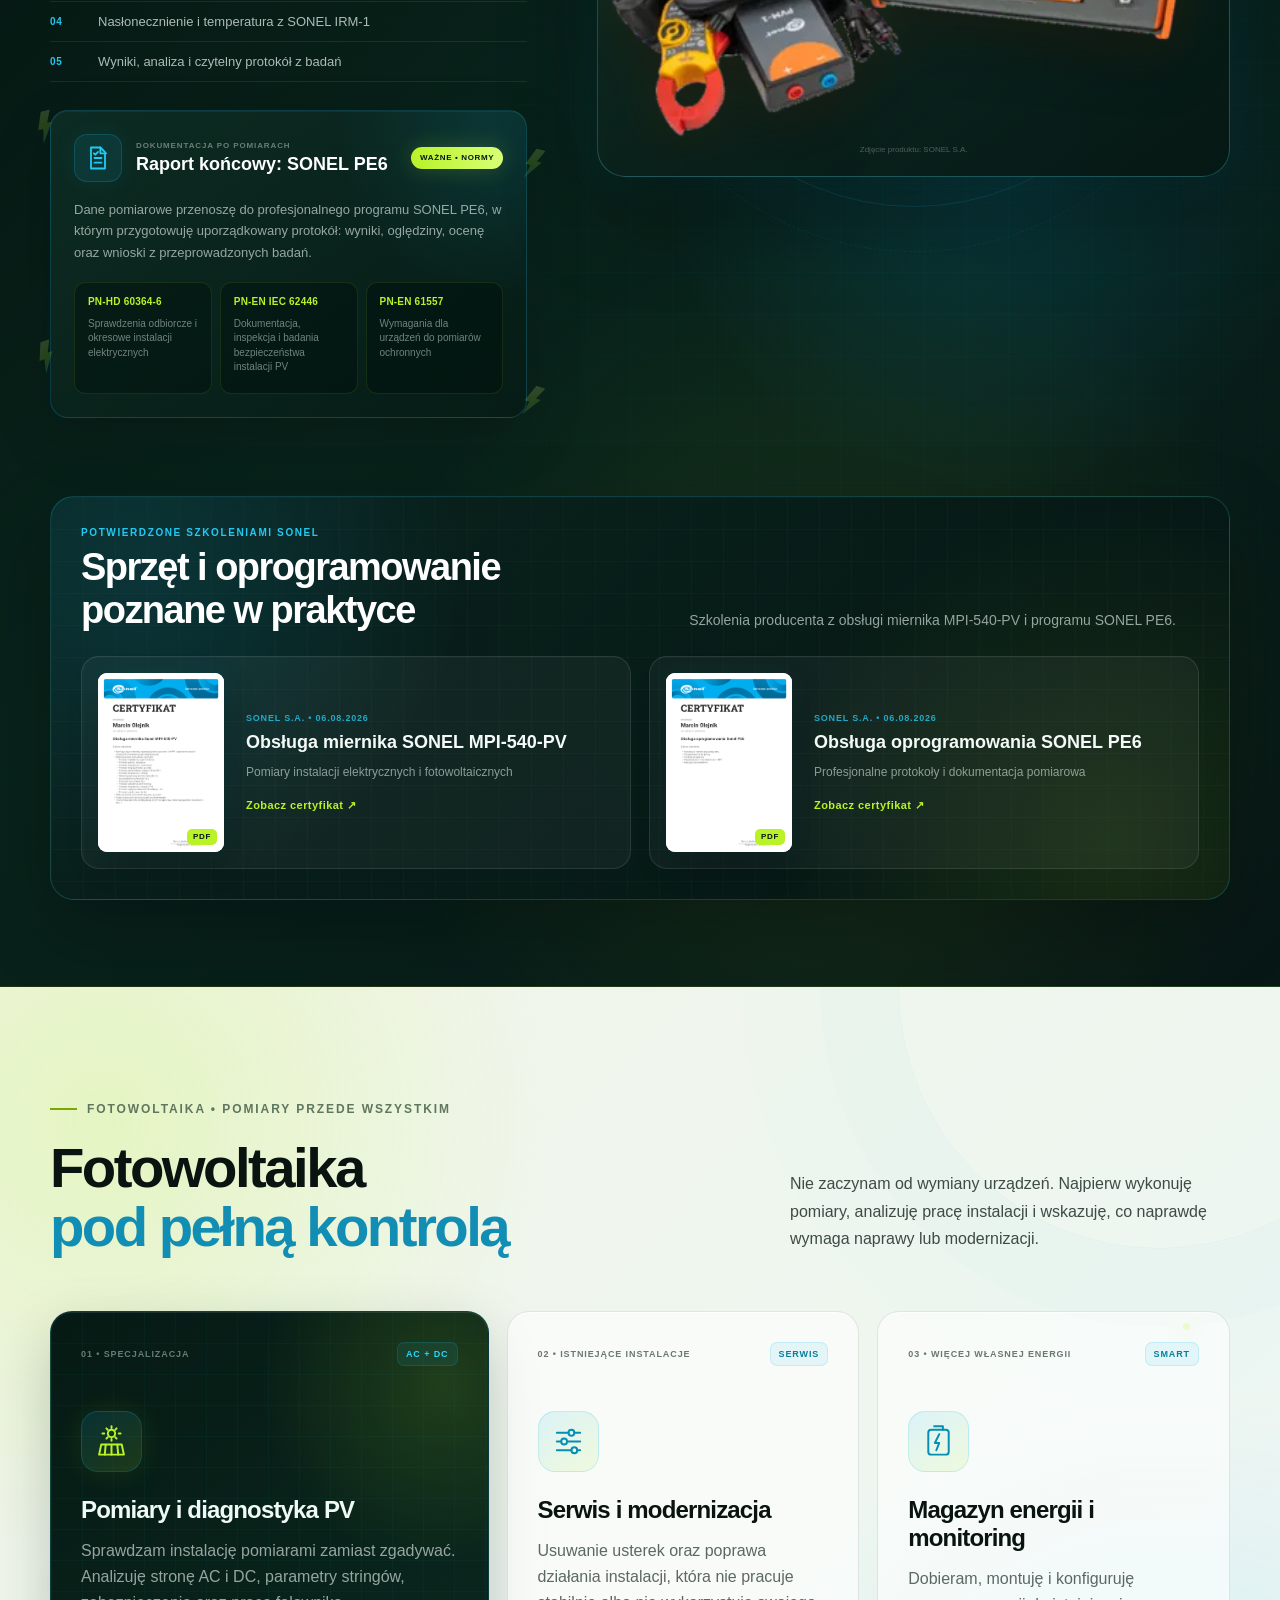
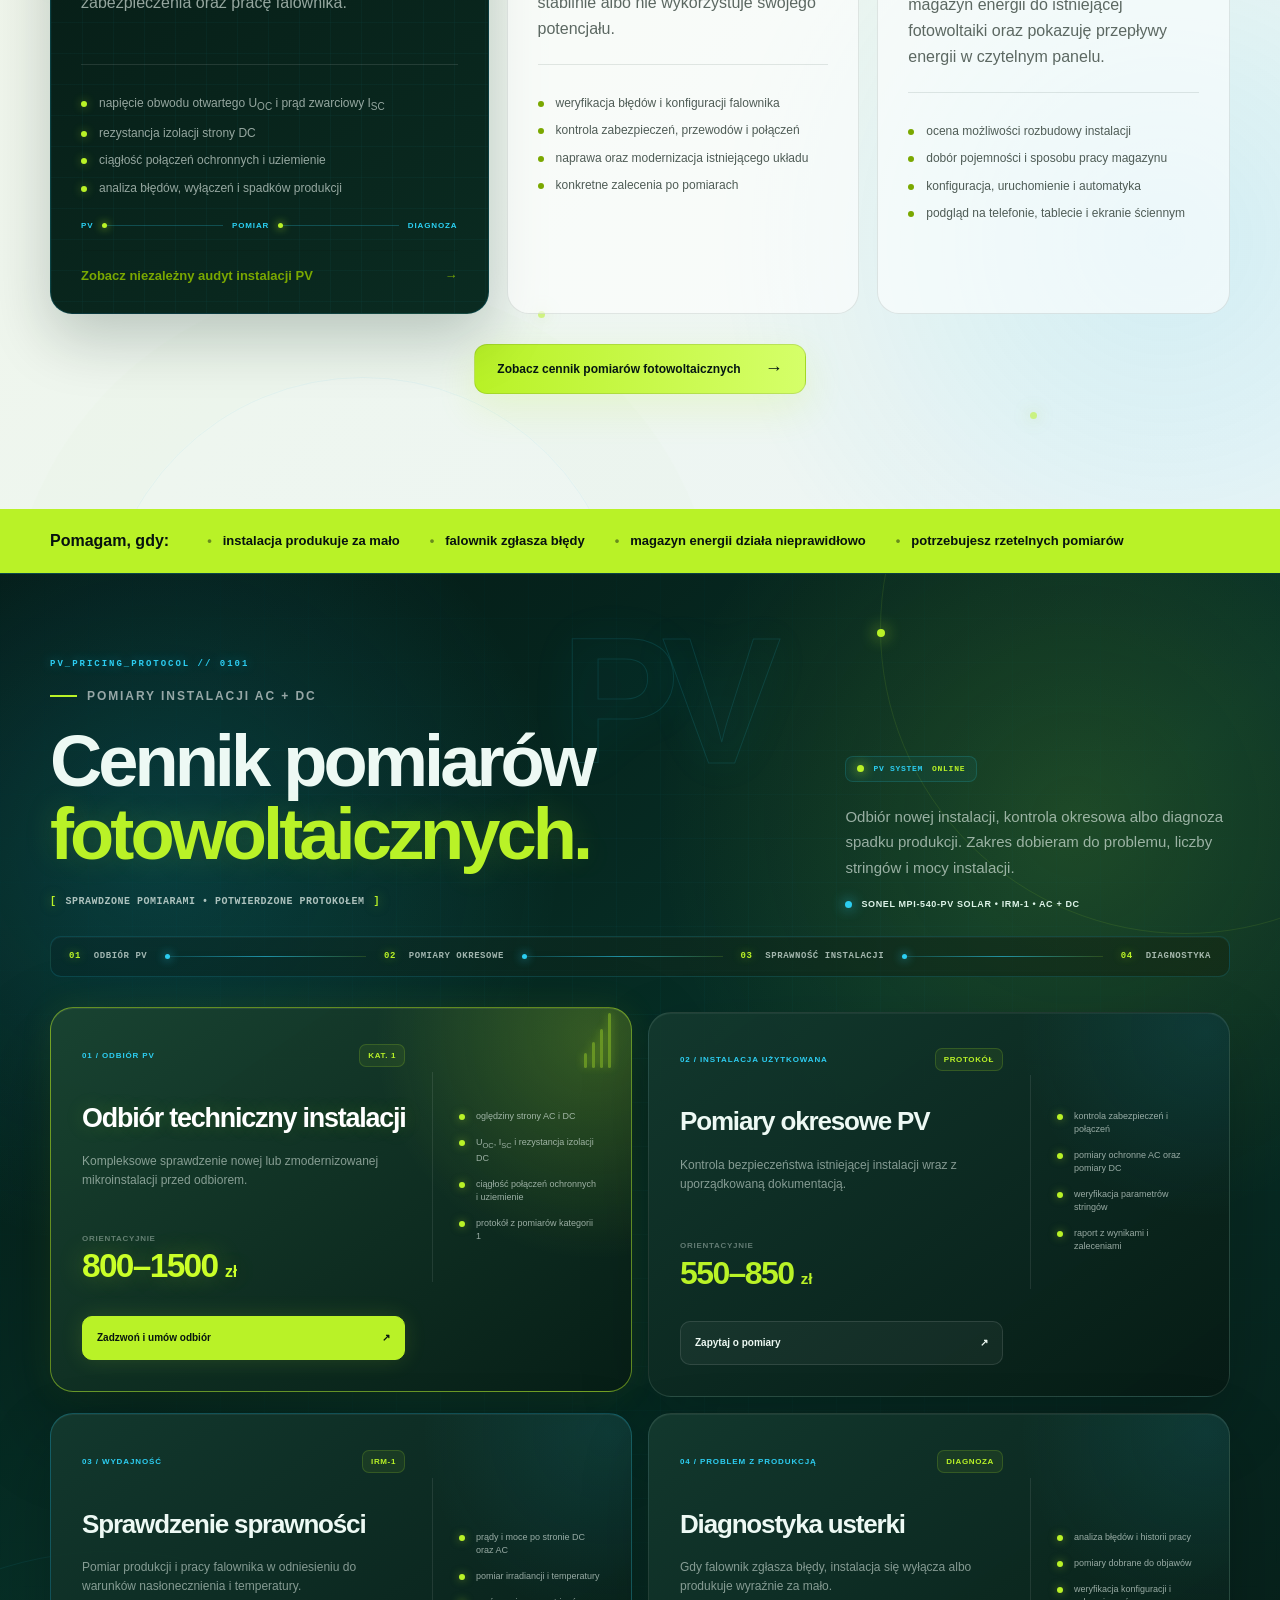
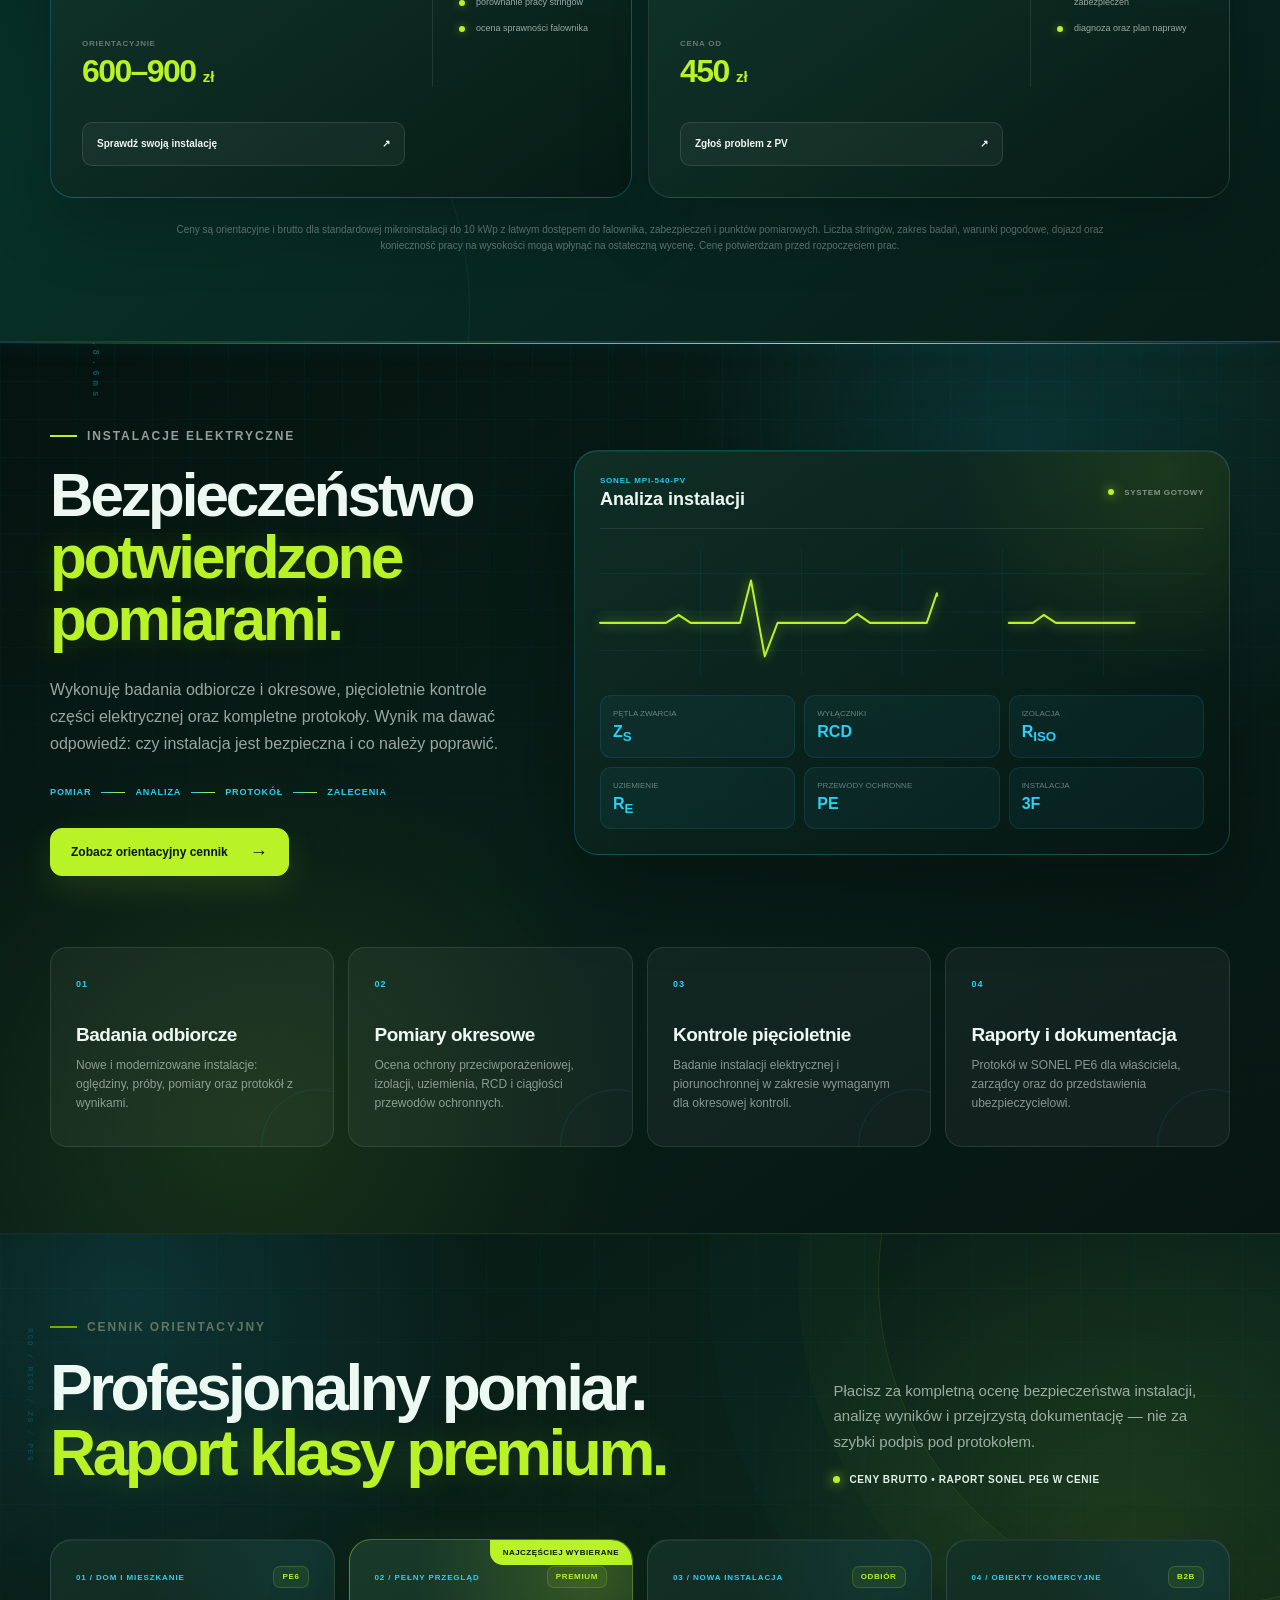
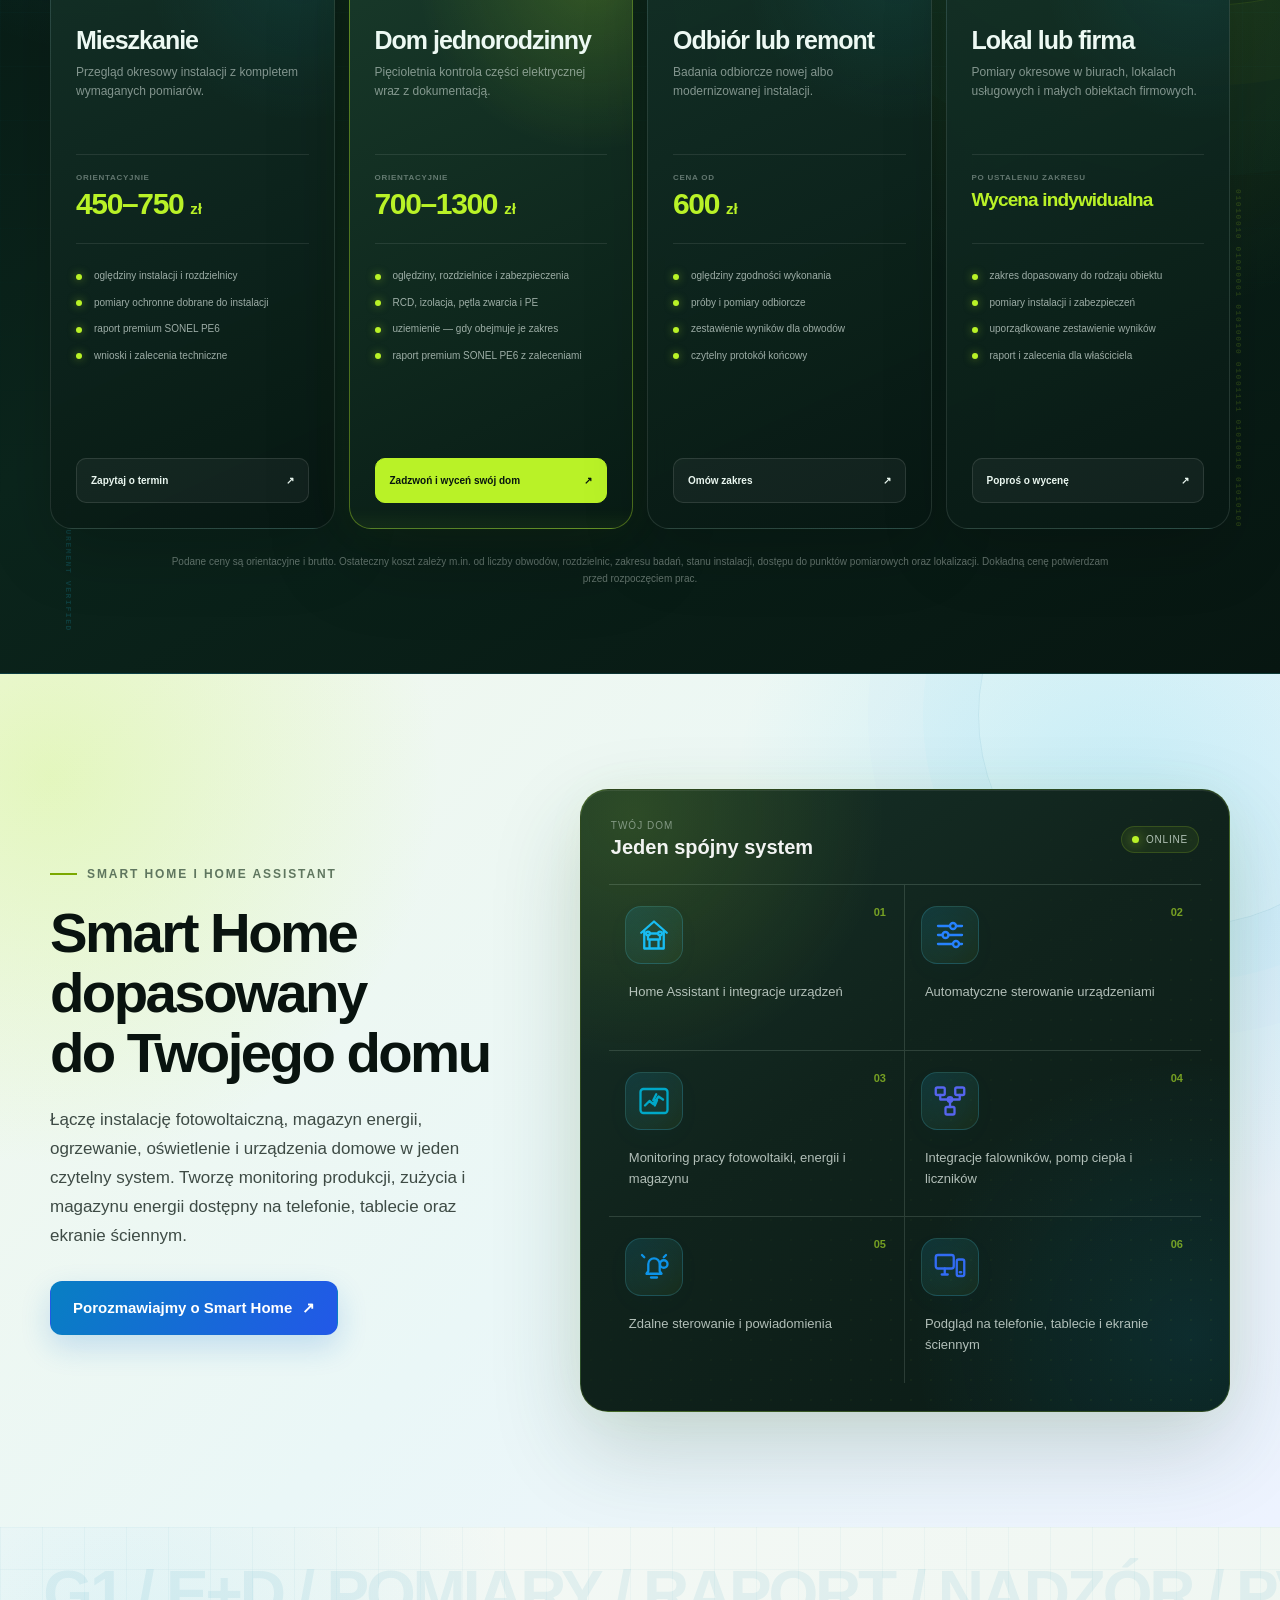
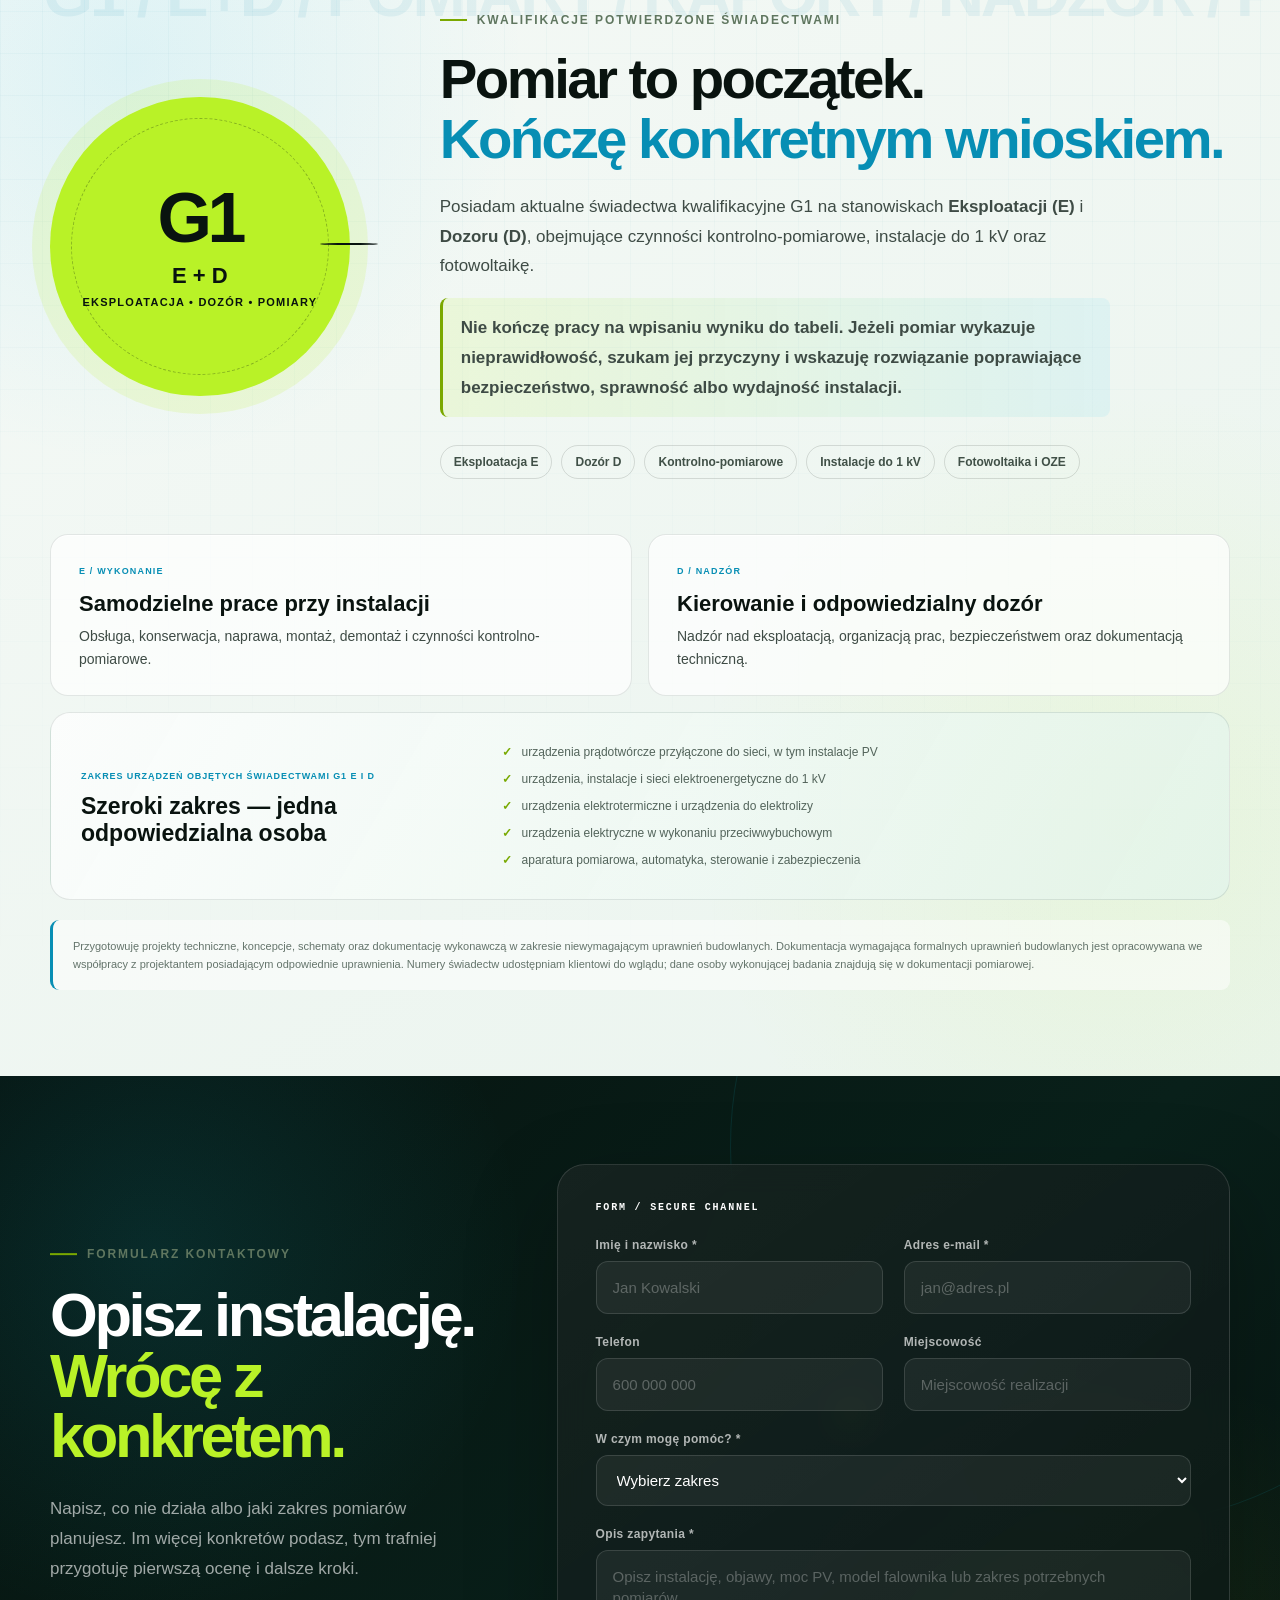
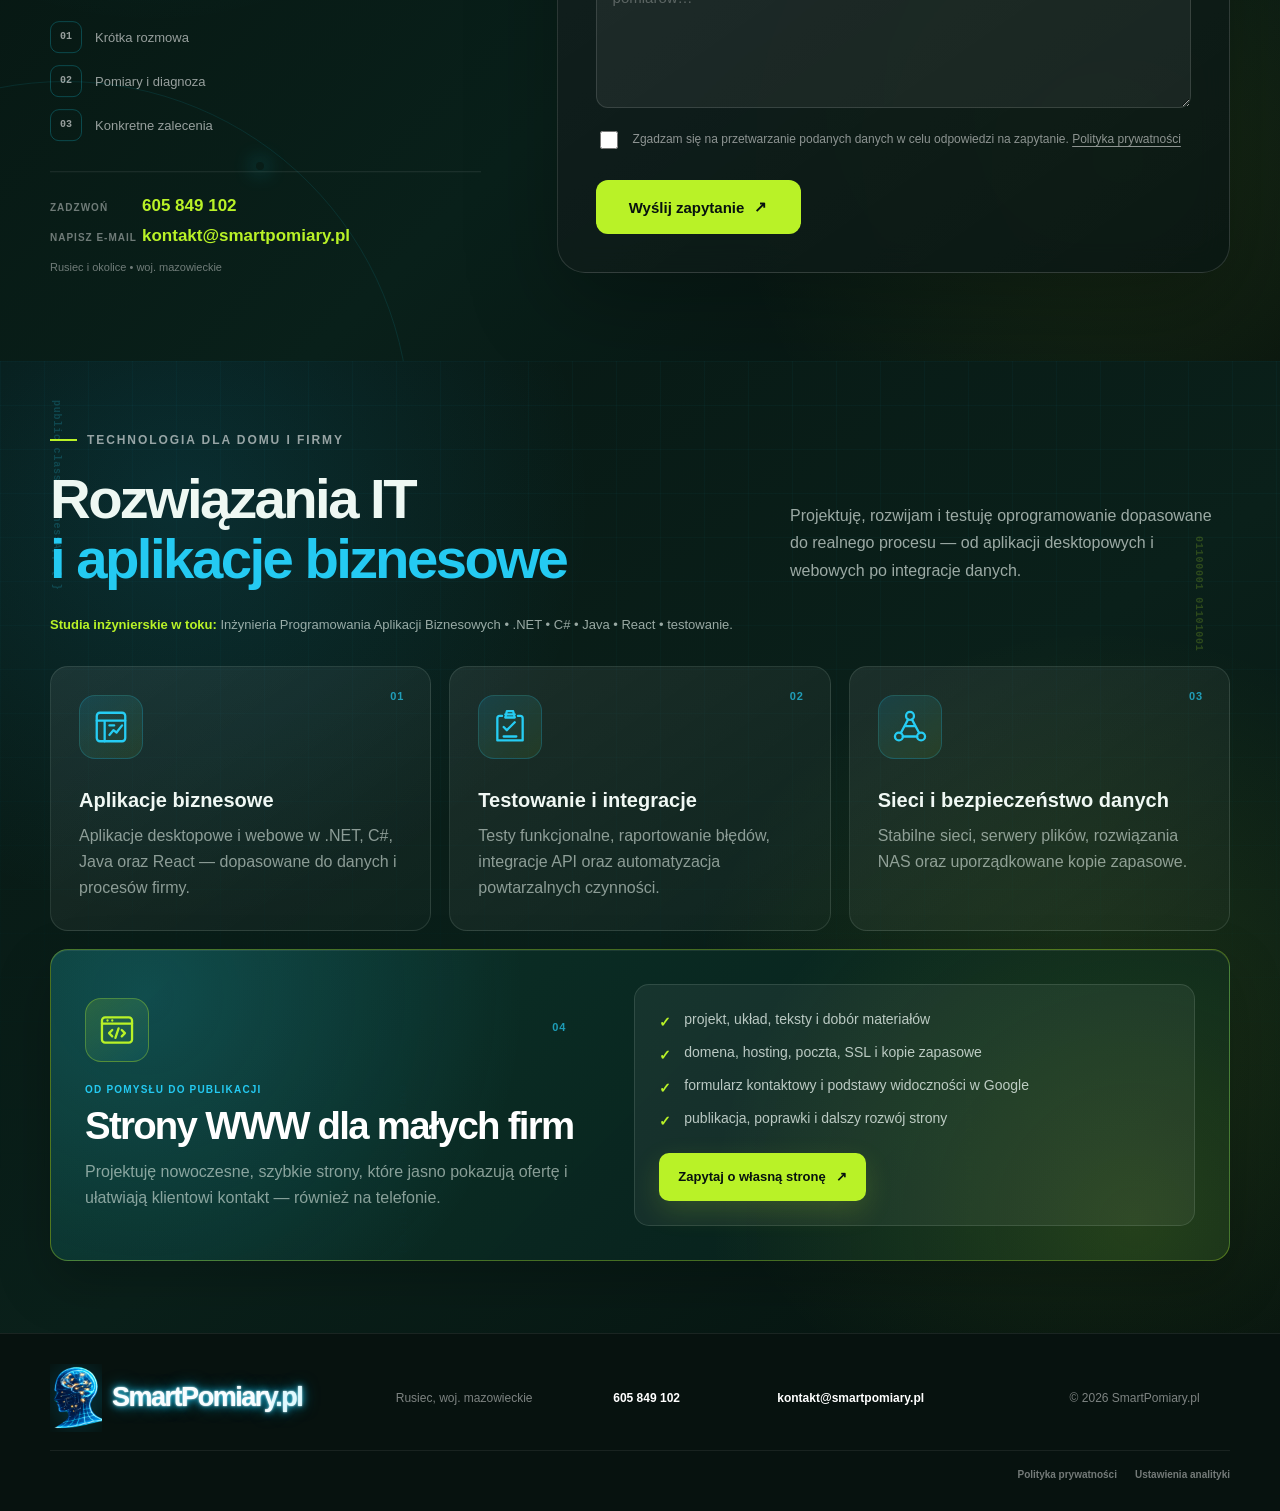
==== commit abbd2ac5: "Dodaj ofertę tworzenia stron WWW" ====
--- a/index.html
+++ b/index.html
@@ -34,7 +34,7 @@
     />
     <meta name="twitter:image" content="https://smartpomiary.pl/assets/smartpomiary-social-v1.jpg" />
     <link rel="canonical" href="https://smartpomiary.pl/" />
-    <link rel="stylesheet" href="style.css?v=20260918-7" />
+    <link rel="stylesheet" href="style.css?v=20260919-1" />
     <script>
       window.dataLayer = window.dataLayer || [];
       function gtag() { window.dataLayer.push(arguments); }
@@ -1094,6 +1094,31 @@
               <h3>Sieci i bezpieczeństwo danych</h3>
               <p>Stabilne sieci, serwery plików, rozwiązania NAS oraz uporządkowane kopie zapasowe.</p>
             </article>
+            <article class="it-website-offer">
+              <div class="it-website-intro">
+                <span class="it-number">04</span>
+                <span class="it-icon-wrap" aria-hidden="true">
+                  <svg class="it-icon"><use href="#icon-website"></use></svg>
+                </span>
+                <p class="it-website-kicker">Od pomysłu do publikacji</p>
+                <h3>Strony WWW dla małych firm</h3>
+                <p>
+                  Projektuję nowoczesne, szybkie strony, które jasno pokazują ofertę
+                  i ułatwiają klientowi kontakt — również na telefonie.
+                </p>
+              </div>
+              <div class="it-website-details">
+                <ul aria-label="Zakres wykonania strony internetowej">
+                  <li>projekt, układ, teksty i dobór materiałów</li>
+                  <li>domena, hosting, poczta, SSL i kopie zapasowe</li>
+                  <li>formularz kontaktowy i podstawy widoczności w Google</li>
+                  <li>publikacja, poprawki i dalszy rozwój strony</li>
+                </ul>
+                <a class="it-website-cta" href="#formularz">
+                  Zapytaj o własną stronę <span aria-hidden="true">↗</span>
+                </a>
+              </div>
+            </article>
           </div>
         </div>
       </section>
@@ -1238,6 +1263,7 @@
                   <option>Pomiary lub przegląd instalacji elektrycznej</option>
                   <option>Magazyn energii</option>
                   <option>Smart Home / Home Assistant</option>
+                  <option>Tworzenie strony WWW</option>
                   <option>Usługi IT i aplikacje</option>
                   <option>Inny temat</option>
                 </select>
--- a/style.css
+++ b/style.css
@@ -4600,6 +4600,119 @@
   margin: 0;
   color: rgba(235, 247, 241, 0.56);
   line-height: 1.65;
+}
+
+.it-grid article.it-website-offer {
+  grid-column: 1 / -1;
+  display: grid;
+  grid-template-columns: minmax(0, 0.95fr) minmax(320px, 1.05fr);
+  gap: 42px;
+  align-items: center;
+  min-height: 0;
+  padding: 34px;
+  background:
+    radial-gradient(circle at 8% 15%, rgba(39, 204, 245, 0.18), transparent 34%),
+    radial-gradient(circle at 92% 88%, rgba(185, 242, 39, 0.16), transparent 38%),
+    linear-gradient(135deg, rgba(12, 51, 43, 0.96), rgba(7, 29, 24, 0.98));
+  border-color: rgba(185, 242, 39, 0.34);
+  box-shadow:
+    0 22px 55px rgba(0, 0, 0, 0.22),
+    inset 0 1px 0 rgba(255, 255, 255, 0.08);
+}
+
+.it-grid article.it-website-offer:hover {
+  border-color: rgba(185, 242, 39, 0.62);
+  box-shadow:
+    0 26px 65px rgba(0, 0, 0, 0.28),
+    0 0 42px rgba(185, 242, 39, 0.08),
+    inset 0 1px 0 rgba(255, 255, 255, 0.1);
+}
+
+.it-website-intro {
+  position: relative;
+}
+
+.it-website-intro .it-icon-wrap {
+  margin-bottom: 20px;
+  color: var(--green);
+  background: linear-gradient(145deg, rgba(185, 242, 39, 0.16), rgba(39, 204, 245, 0.08));
+  border-color: rgba(185, 242, 39, 0.32);
+}
+
+.it-website-kicker {
+  margin-bottom: 8px !important;
+  color: #24caf2 !important;
+  font-size: 10px;
+  font-weight: 800;
+  letter-spacing: 0.12em;
+  text-transform: uppercase;
+}
+
+.it-grid .it-website-offer h3 {
+  margin: 0 0 12px;
+  color: #fff;
+  font-size: clamp(27px, 3vw, 40px);
+  letter-spacing: -0.045em;
+  line-height: 1.05;
+}
+
+.it-website-details {
+  padding: 24px;
+  background: rgba(255, 255, 255, 0.055);
+  border: 1px solid rgba(214, 238, 222, 0.13);
+  border-radius: 15px;
+}
+
+.it-website-details ul {
+  display: grid;
+  gap: 12px;
+  margin: 0 0 24px;
+  padding: 0;
+  list-style: none;
+}
+
+.it-website-details li {
+  position: relative;
+  padding-left: 25px;
+  color: rgba(238, 248, 243, 0.76);
+  font-size: 14px;
+  line-height: 1.5;
+}
+
+.it-website-details li::before {
+  position: absolute;
+  top: 0.2em;
+  left: 0;
+  color: var(--green);
+  content: "✓";
+  font-weight: 900;
+}
+
+.it-website-cta {
+  display: inline-flex;
+  align-items: center;
+  justify-content: center;
+  gap: 10px;
+  min-height: 48px;
+  padding: 0 19px;
+  color: #07120f;
+  font-size: 13px;
+  font-weight: 900;
+  text-decoration: none;
+  background: var(--green);
+  border-radius: 10px;
+  box-shadow: 0 10px 28px rgba(185, 242, 39, 0.16);
+  transition: transform 180ms ease, box-shadow 180ms ease;
+}
+
+.it-website-cta:hover {
+  transform: translateY(-2px);
+  box-shadow: 0 14px 34px rgba(185, 242, 39, 0.25);
+}
+
+.it-website-cta:focus-visible {
+  outline: 3px solid rgba(39, 204, 245, 0.72);
+  outline-offset: 4px;
 }
 
 .credentials-section {
@@ -6495,6 +6608,12 @@
     min-height: 0;
   }
 
+  .it-grid article.it-website-offer {
+    grid-template-columns: 1fr;
+    gap: 24px;
+    padding: 24px;
+  }
+
   .it-grid h3 {
     margin-top: 24px;
   }
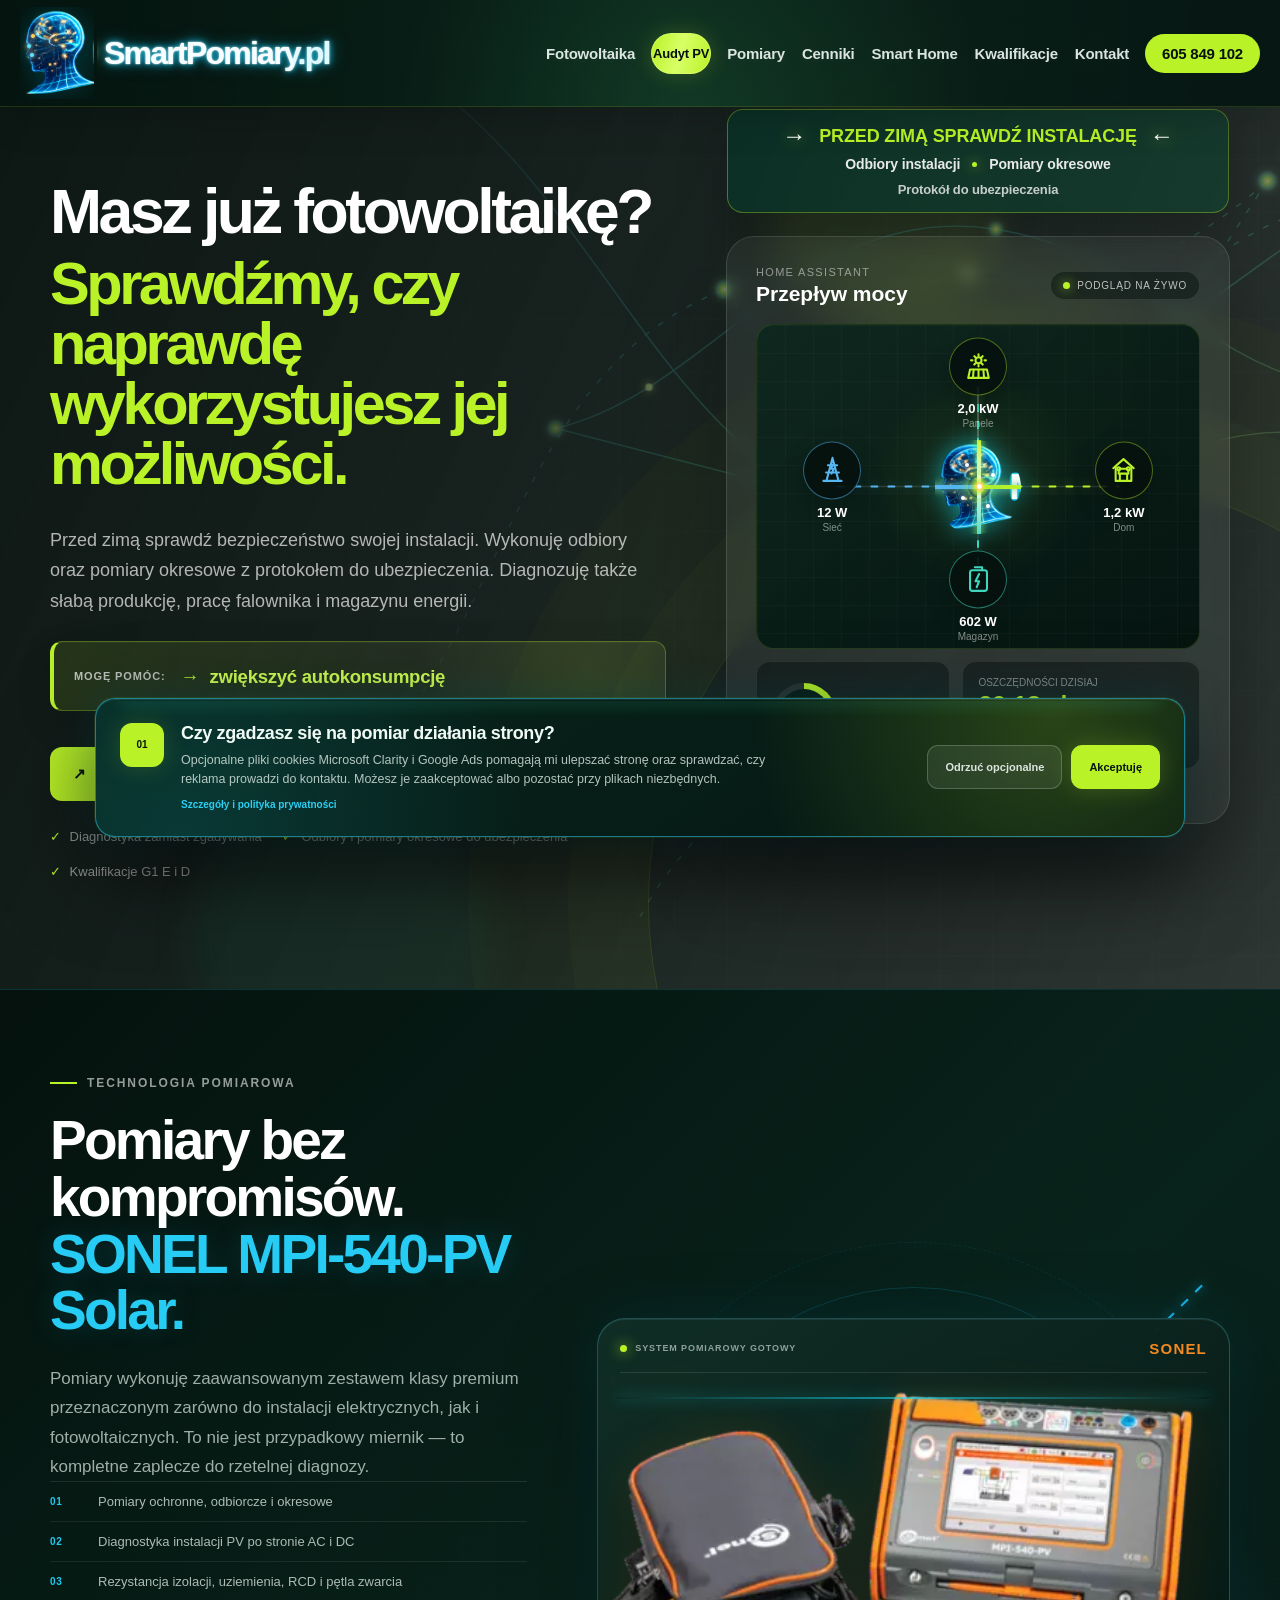
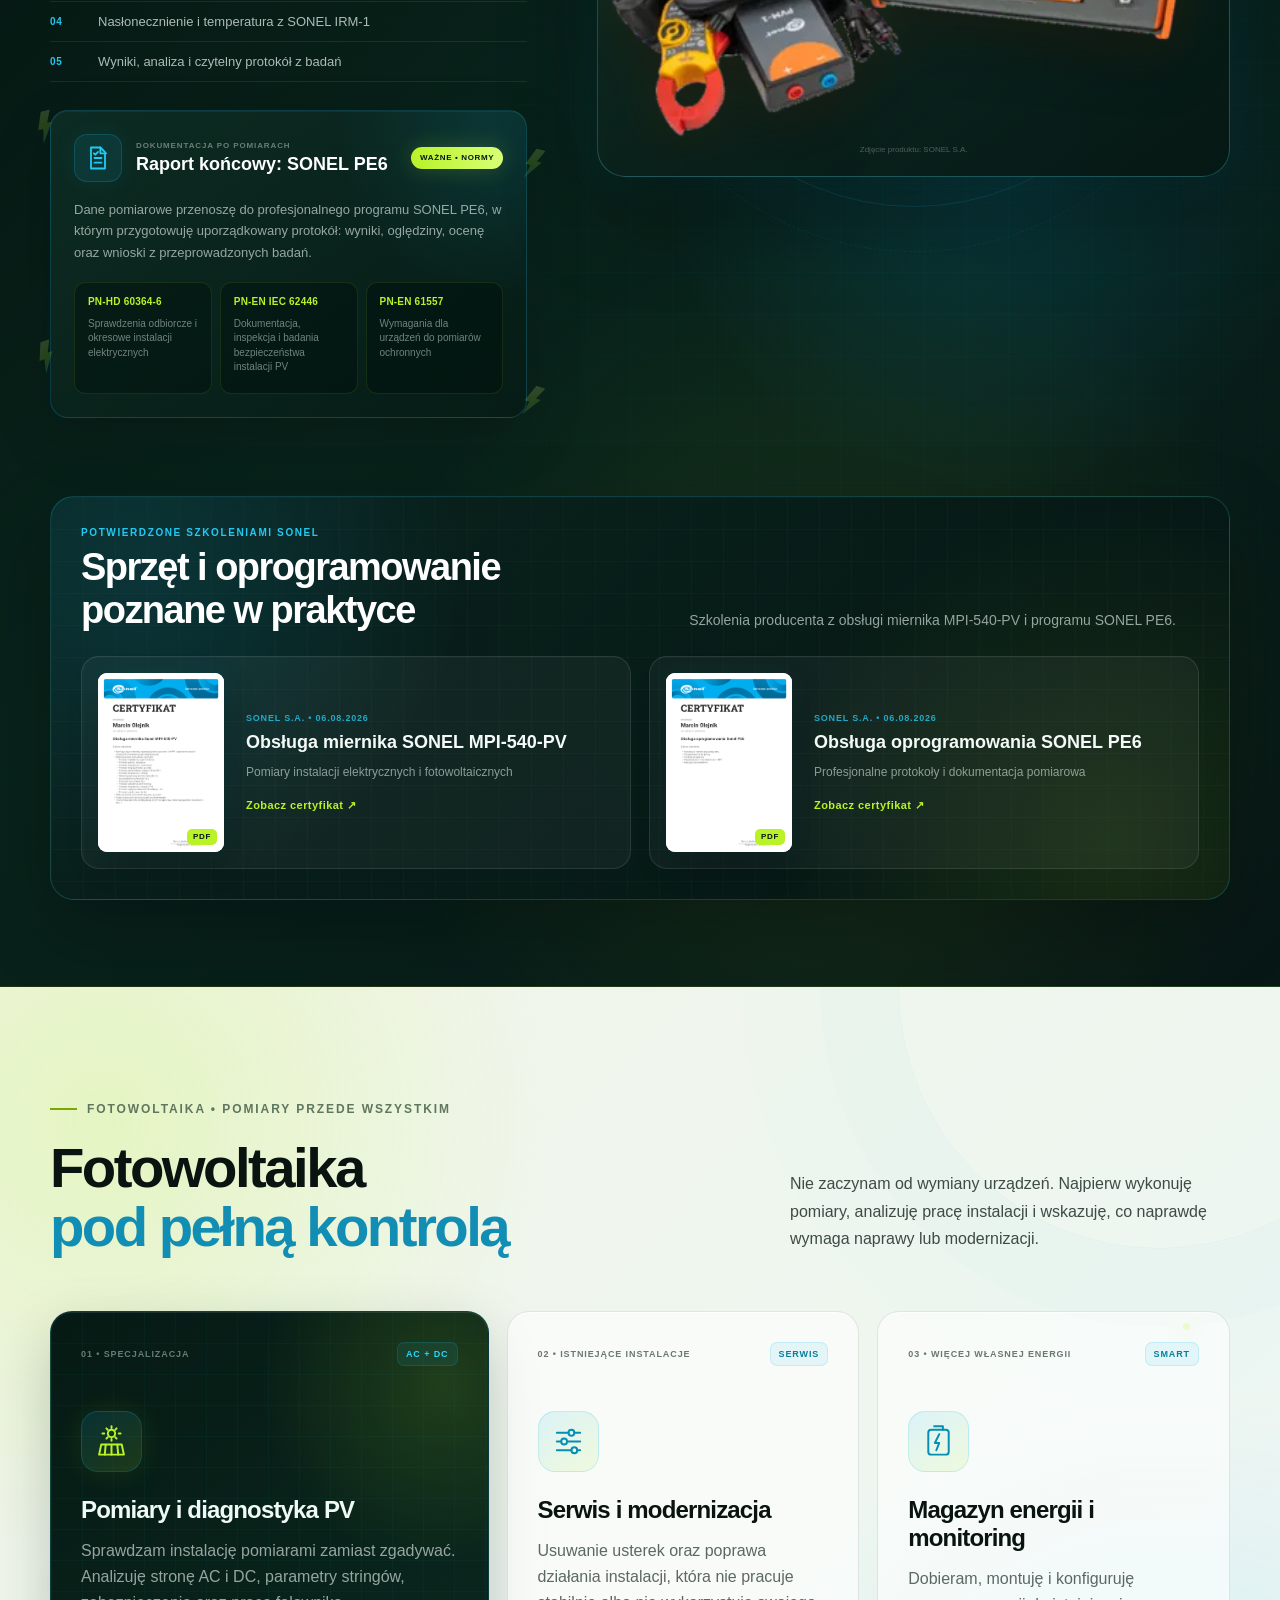
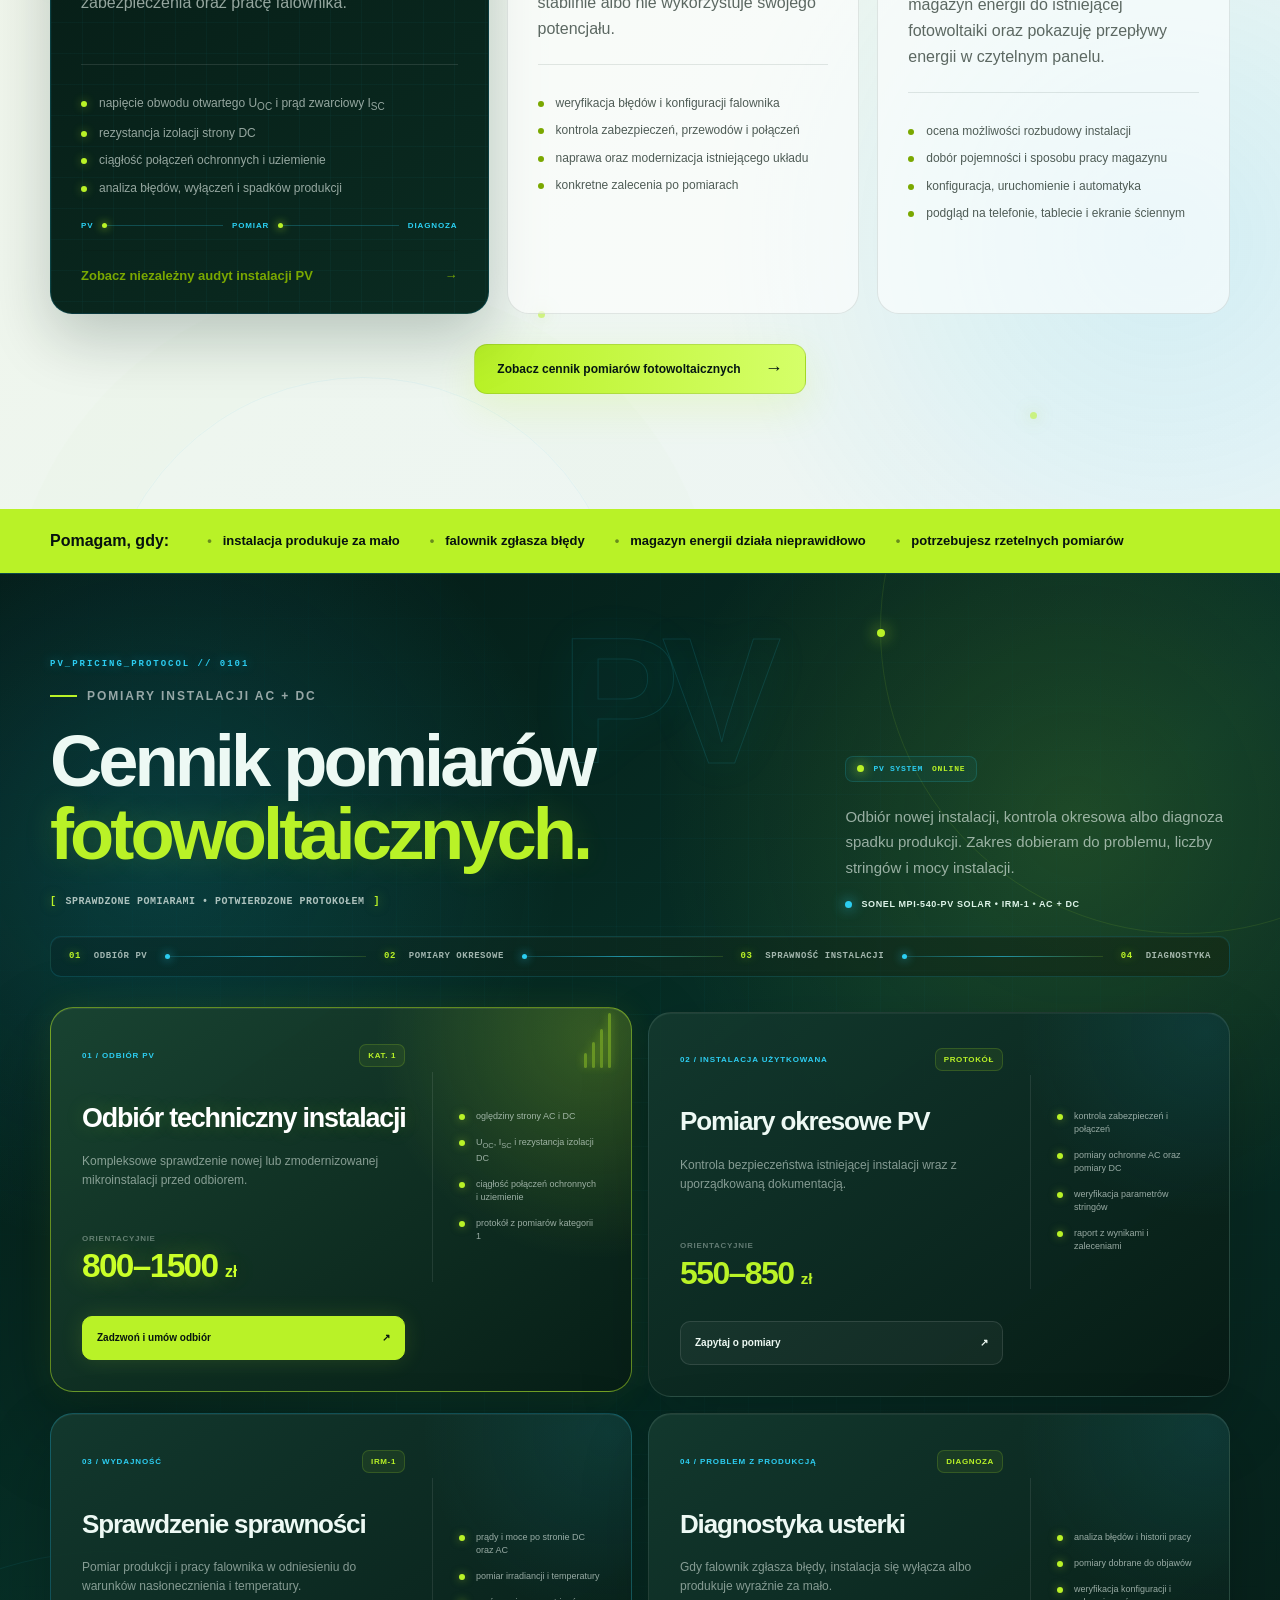
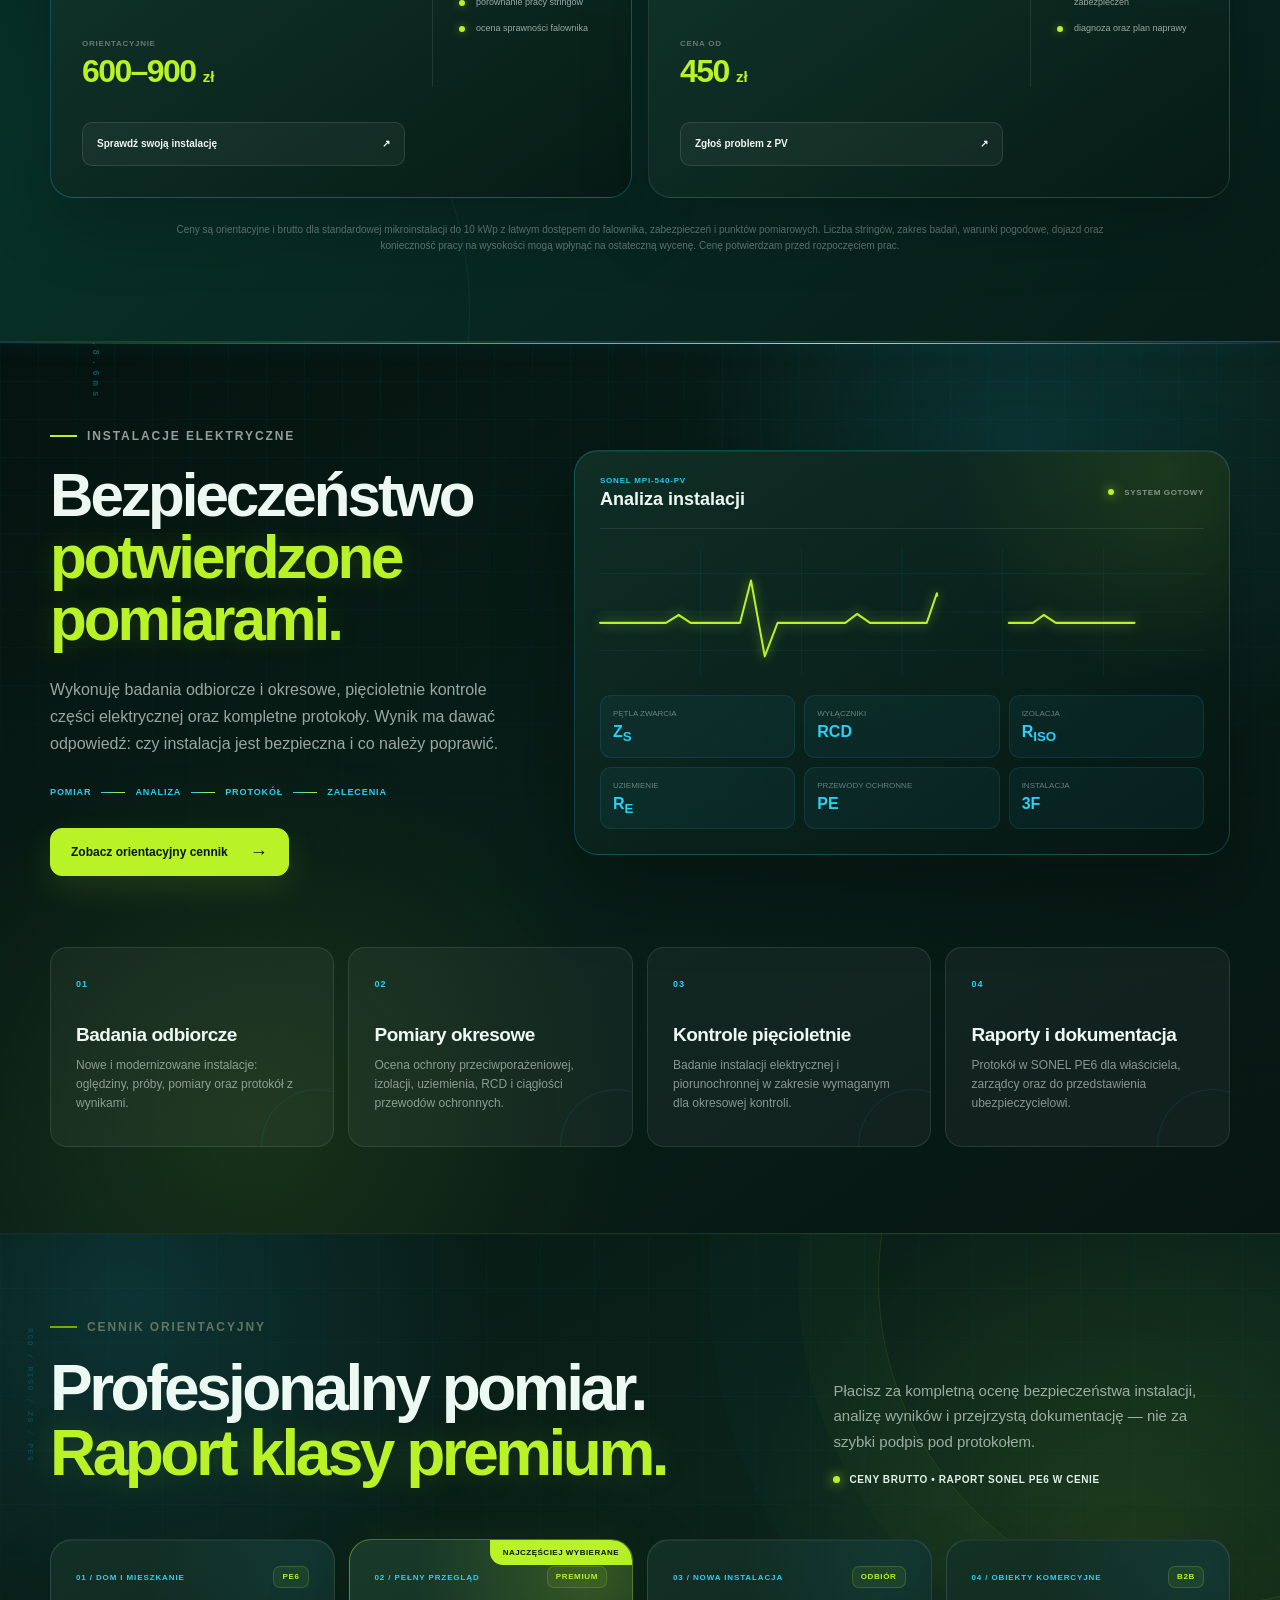
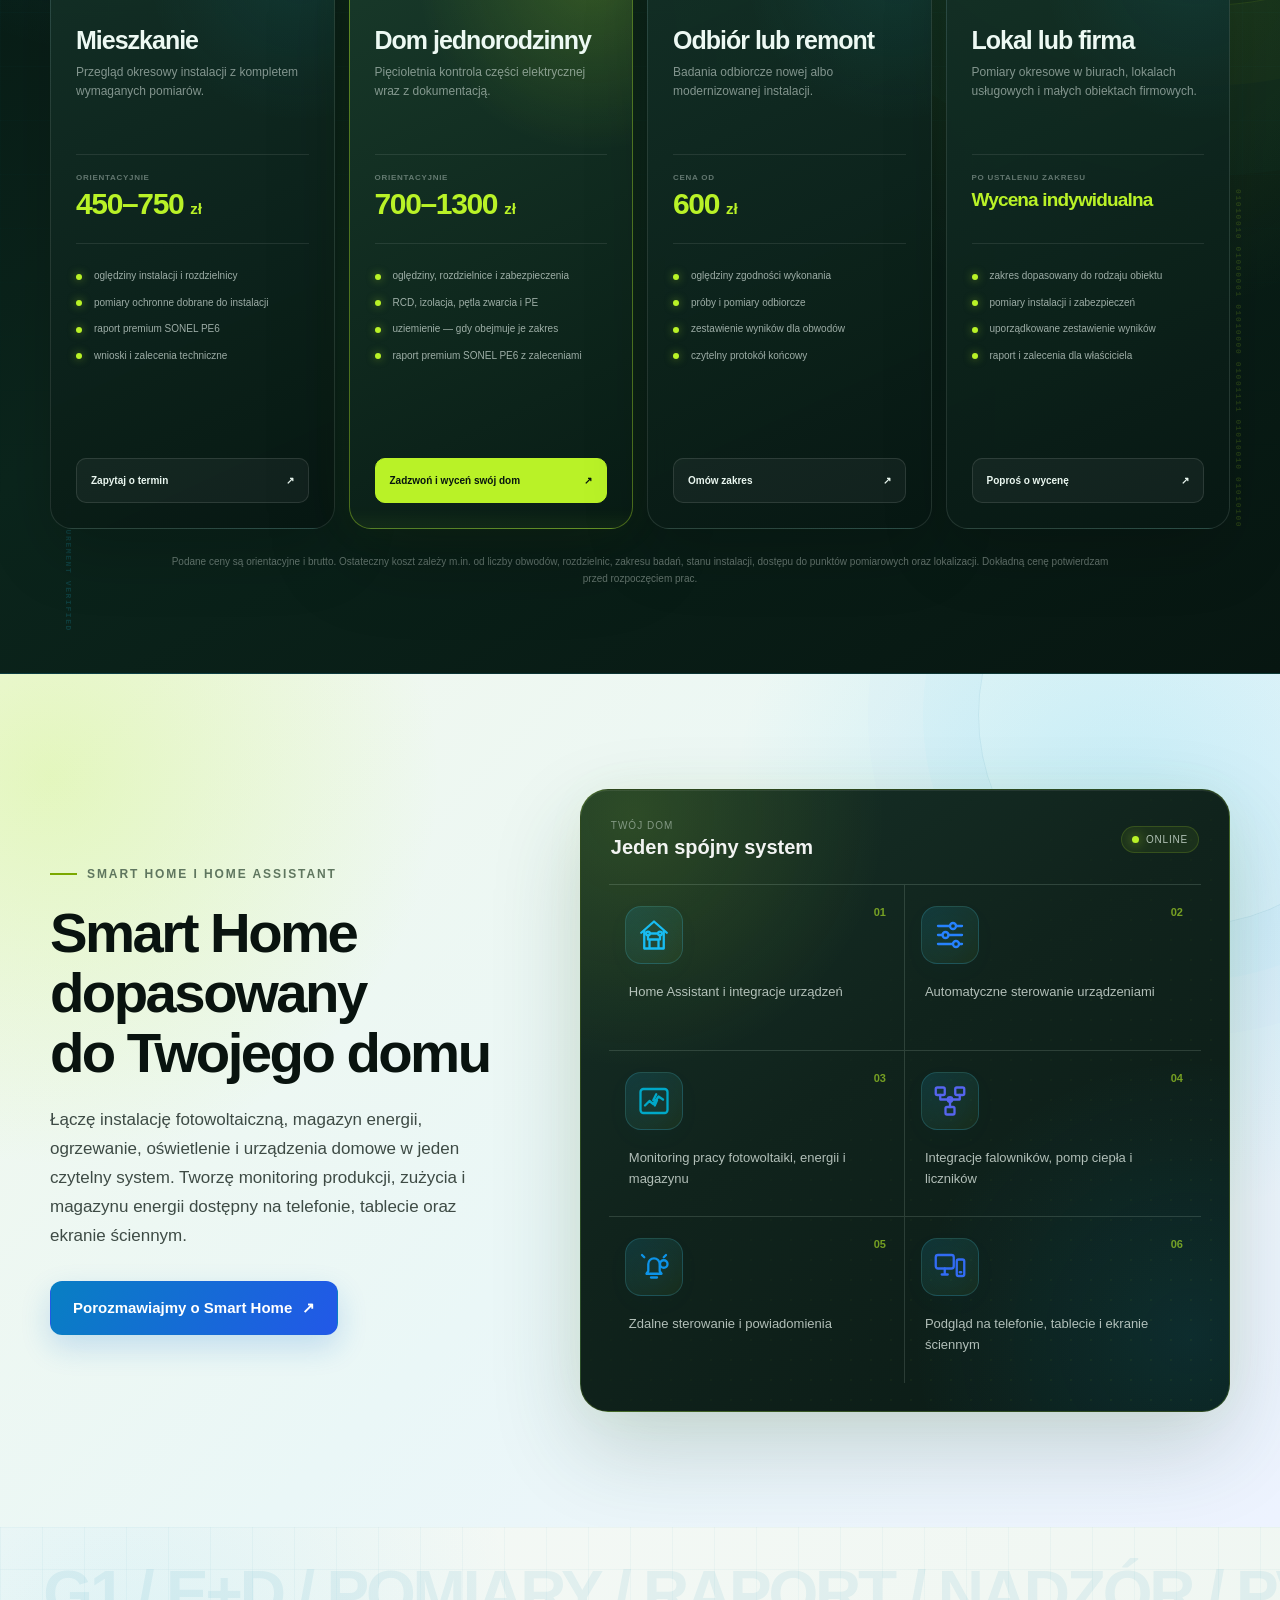
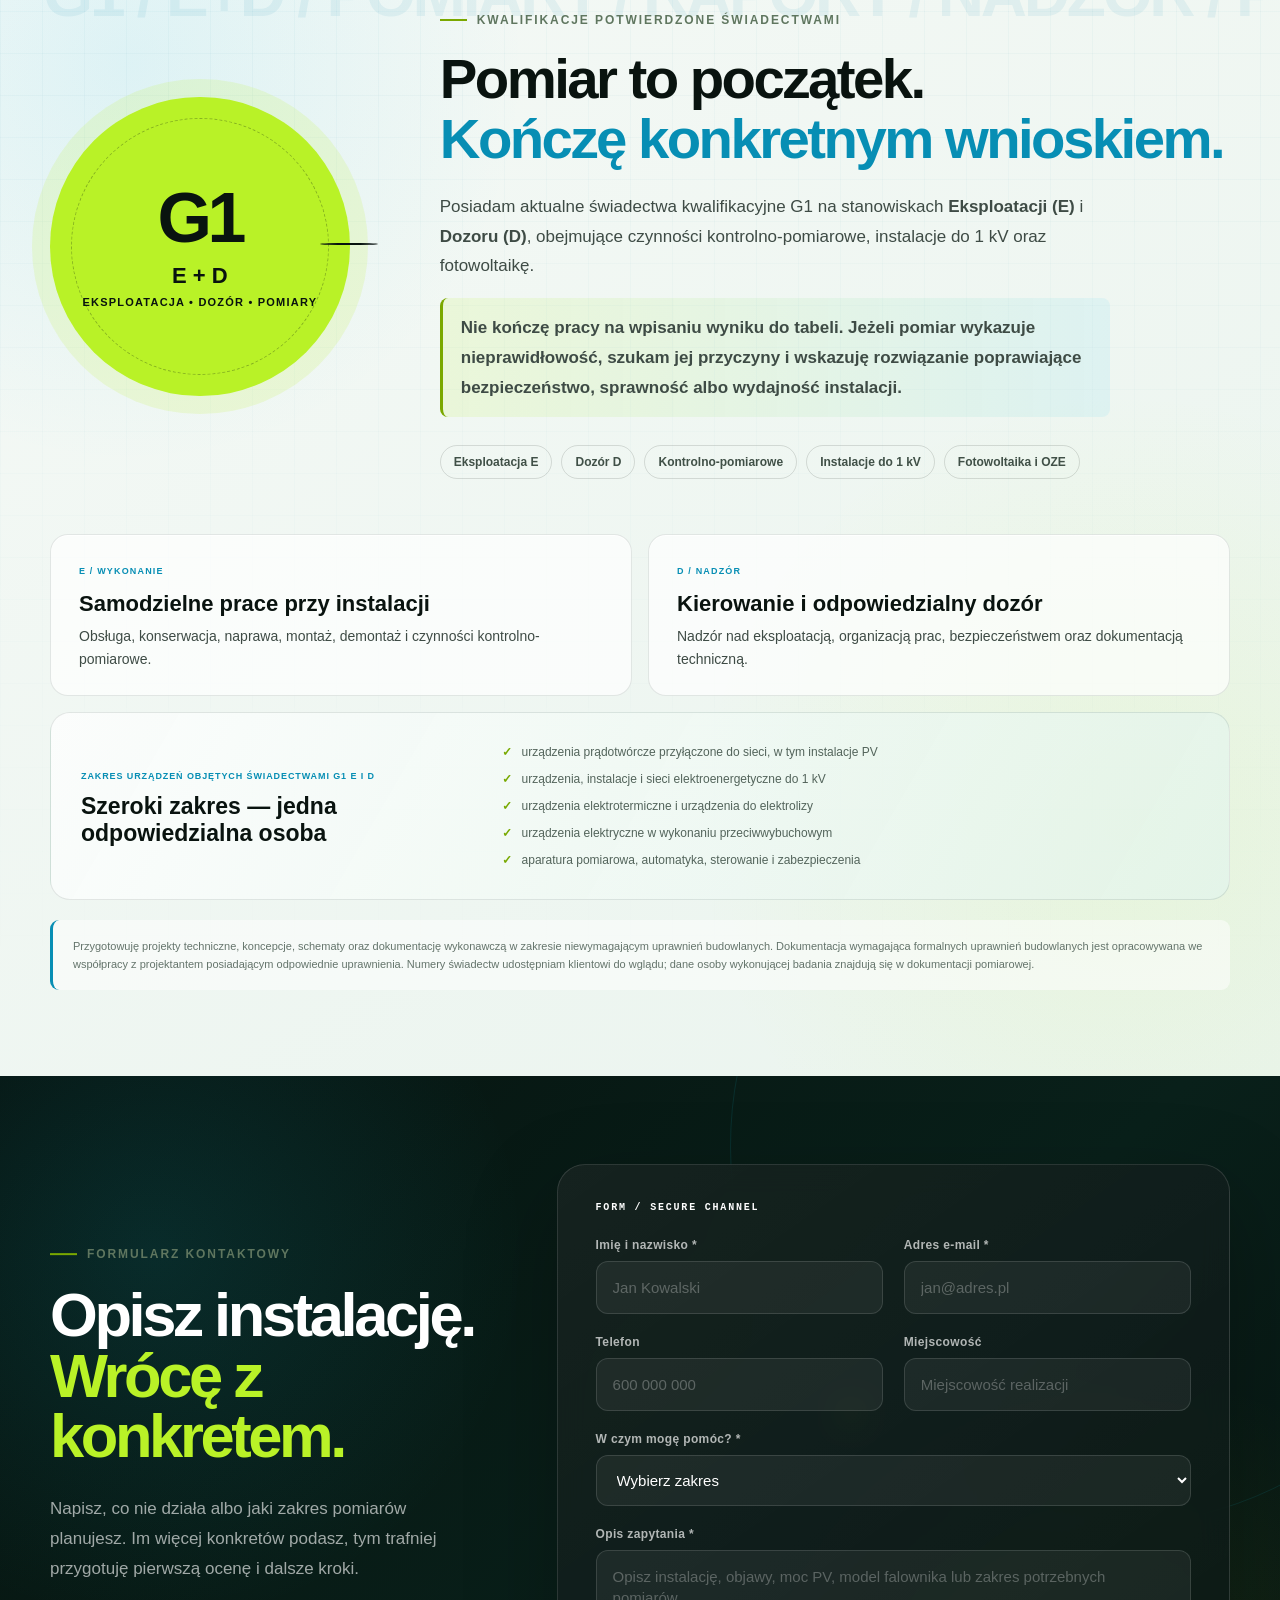
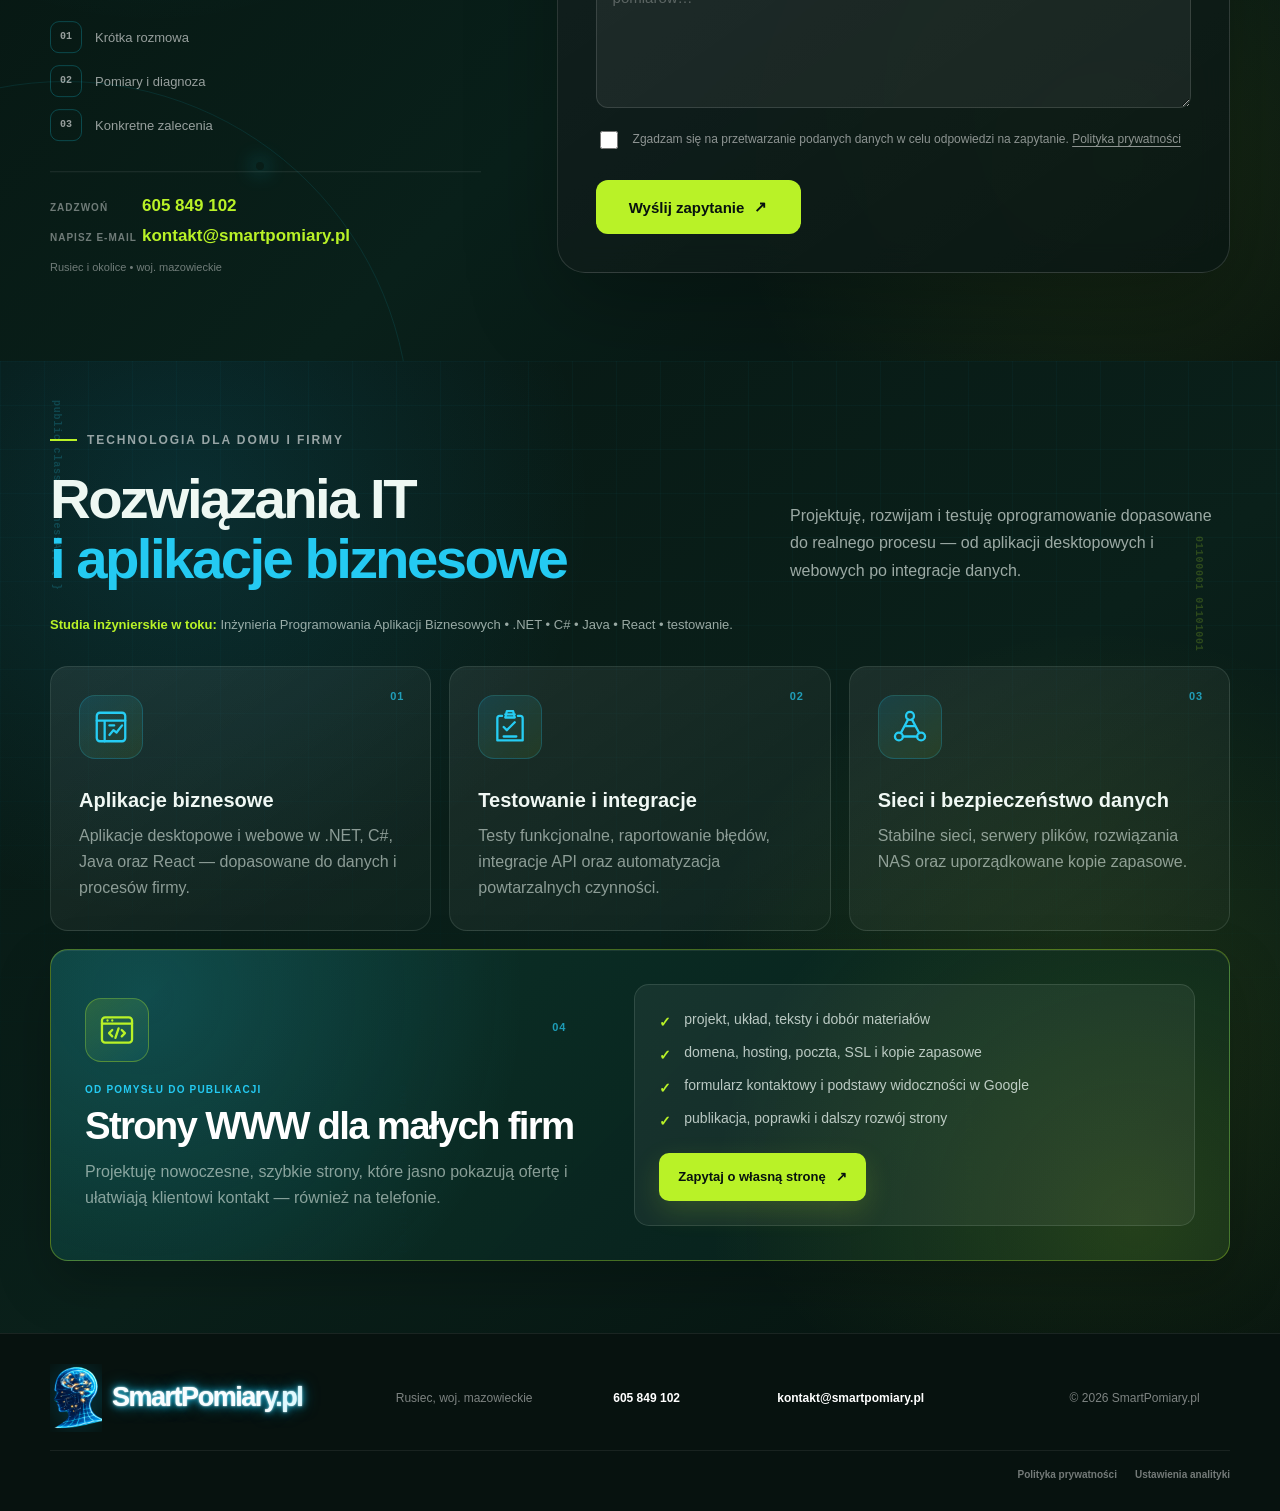
==== commit e75ee663: "Dodaj animowaną zapowiedź stron WWW" ====
--- a/index.html
+++ b/index.html
@@ -34,7 +34,7 @@
     />
     <meta name="twitter:image" content="https://smartpomiary.pl/assets/smartpomiary-social-v1.jpg" />
     <link rel="canonical" href="https://smartpomiary.pl/" />
-    <link rel="stylesheet" href="style.css?v=20260919-1" />
+    <link rel="stylesheet" href="style.css?v=20260919-2" />
     <script>
       window.dataLayer = window.dataLayer || [];
       function gtag() { window.dataLayer.push(arguments); }
@@ -1319,6 +1319,34 @@
         <button type="button" data-consent-settings>Ustawienia analityki</button>
       </div>
     </footer>
+
+    <aside class="web-intro" data-web-intro aria-label="Nowa usługa: tworzenie stron WWW">
+      <div class="web-intro-backdrop" aria-hidden="true"></div>
+      <div class="web-intro-card">
+        <button class="web-intro-skip" type="button" data-web-intro-close>
+          Pomiń <span aria-hidden="true">×</span>
+        </button>
+        <div class="web-intro-visual" aria-hidden="true">
+          <span class="web-intro-code">&lt;/&gt;</span>
+          <span class="web-intro-orbit web-intro-orbit-one"></span>
+          <span class="web-intro-orbit web-intro-orbit-two"></span>
+          <span class="web-intro-spark web-intro-spark-one"></span>
+          <span class="web-intro-spark web-intro-spark-two"></span>
+        </div>
+        <div class="web-intro-copy">
+          <p class="web-intro-kicker">Nowość w SmartPomiary.pl</p>
+          <h2>Tworzę strony WWW<br /><em>dla małych firm.</em></h2>
+          <p>
+            Projekt, teksty, domena, hosting i publikacja — wszystko uporządkowane
+            od pierwszego pomysłu do gotowej strony.
+          </p>
+          <a class="web-intro-link" href="#uslugi-it" data-web-intro-link>
+            Zobacz nową ofertę <span aria-hidden="true">↗</span>
+          </a>
+        </div>
+        <div class="web-intro-timer" aria-hidden="true"><span></span></div>
+      </div>
+    </aside>
 
     <section
       class="consent-banner"
@@ -1404,6 +1432,6 @@
     </dialog>
 
 
-    <script src="script.js?v=20260918-3"></script>
+    <script src="script.js?v=20260919-1"></script>
   </body>
 </html>
--- a/style.css
+++ b/style.css
@@ -4713,6 +4713,286 @@
 .it-website-cta:focus-visible {
   outline: 3px solid rgba(39, 204, 245, 0.72);
   outline-offset: 4px;
+}
+
+.web-intro[hidden] {
+  display: none;
+}
+
+.web-intro {
+  position: fixed;
+  z-index: 1200;
+  inset: 0;
+  display: grid;
+  padding: clamp(18px, 4vw, 56px);
+  place-items: center;
+  overflow: hidden;
+  isolation: isolate;
+}
+
+.web-intro-backdrop {
+  position: absolute;
+  z-index: -2;
+  inset: 0;
+  background:
+    radial-gradient(circle at 18% 20%, rgba(37, 201, 240, 0.2), transparent 34%),
+    radial-gradient(circle at 82% 78%, rgba(185, 242, 39, 0.18), transparent 36%),
+    rgba(3, 15, 12, 0.92);
+  backdrop-filter: blur(16px);
+  animation: web-intro-backdrop-in 520ms ease-out both;
+}
+
+.web-intro-card {
+  position: relative;
+  display: grid;
+  grid-template-columns: minmax(220px, 0.65fr) minmax(0, 1.35fr);
+  width: min(980px, 100%);
+  min-height: 510px;
+  overflow: hidden;
+  color: #eef8f3;
+  background:
+    linear-gradient(rgba(39, 204, 245, 0.035) 1px, transparent 1px),
+    linear-gradient(90deg, rgba(39, 204, 245, 0.035) 1px, transparent 1px),
+    radial-gradient(circle at 12% 22%, rgba(39, 204, 245, 0.18), transparent 38%),
+    radial-gradient(circle at 90% 80%, rgba(185, 242, 39, 0.14), transparent 38%),
+    linear-gradient(145deg, #0a271f, #071713 58%, #06120f);
+  background-size: 44px 44px, 44px 44px, auto, auto, auto;
+  border: 1px solid rgba(185, 242, 39, 0.48);
+  border-radius: 28px;
+  box-shadow:
+    0 45px 120px rgba(0, 0, 0, 0.56),
+    0 0 80px rgba(185, 242, 39, 0.08),
+    inset 0 1px 0 rgba(255, 255, 255, 0.09);
+  animation: web-intro-card-in 760ms cubic-bezier(0.2, 0.8, 0.2, 1) both;
+}
+
+.web-intro-skip {
+  position: absolute;
+  z-index: 4;
+  top: 20px;
+  right: 22px;
+  display: inline-flex;
+  gap: 8px;
+  align-items: center;
+  padding: 9px 12px;
+  color: rgba(238, 248, 243, 0.7);
+  font: inherit;
+  font-size: 12px;
+  font-weight: 800;
+  background: rgba(255, 255, 255, 0.06);
+  border: 1px solid rgba(255, 255, 255, 0.13);
+  border-radius: 999px;
+  cursor: pointer;
+}
+
+.web-intro-skip span {
+  color: var(--green);
+  font-size: 19px;
+  line-height: 0.7;
+}
+
+.web-intro-visual {
+  position: relative;
+  display: grid;
+  place-items: center;
+  overflow: hidden;
+  border-right: 1px solid rgba(214, 238, 222, 0.12);
+}
+
+.web-intro-code {
+  position: relative;
+  z-index: 2;
+  display: grid;
+  width: 148px;
+  height: 148px;
+  place-items: center;
+  color: #07120f;
+  font: 900 45px/1 "Manrope", sans-serif;
+  letter-spacing: -0.08em;
+  background: var(--green);
+  border-radius: 36px;
+  box-shadow:
+    0 0 0 12px rgba(185, 242, 39, 0.08),
+    0 0 70px rgba(185, 242, 39, 0.32);
+  animation: web-intro-code-pulse 1.45s ease-in-out infinite alternate;
+}
+
+.web-intro-orbit {
+  position: absolute;
+  width: 270px;
+  height: 270px;
+  border: 1px solid rgba(39, 204, 245, 0.25);
+  border-radius: 50%;
+  animation: web-intro-orbit 4s linear infinite;
+}
+
+.web-intro-orbit::after {
+  position: absolute;
+  top: 28px;
+  right: 32px;
+  width: 9px;
+  height: 9px;
+  background: #25c9f0;
+  border-radius: 50%;
+  box-shadow: 0 0 20px #25c9f0;
+  content: "";
+}
+
+.web-intro-orbit-two {
+  width: 350px;
+  height: 350px;
+  border-color: rgba(185, 242, 39, 0.16);
+  animation-direction: reverse;
+  animation-duration: 6s;
+}
+
+.web-intro-orbit-two::after {
+  top: auto;
+  right: auto;
+  bottom: 56px;
+  left: 29px;
+  background: var(--green);
+  box-shadow: 0 0 20px var(--green);
+}
+
+.web-intro-spark {
+  position: absolute;
+  width: 54%;
+  height: 1px;
+  background: linear-gradient(90deg, transparent, rgba(39, 204, 245, 0.55), transparent);
+  transform: rotate(-32deg);
+}
+
+.web-intro-spark-two {
+  background: linear-gradient(90deg, transparent, rgba(185, 242, 39, 0.4), transparent);
+  transform: rotate(34deg);
+}
+
+.web-intro-copy {
+  align-self: center;
+  padding: 72px clamp(36px, 6vw, 76px) 64px;
+}
+
+.web-intro-kicker {
+  margin: 0 0 15px;
+  color: #25c9f0;
+  font-size: 11px;
+  font-weight: 900;
+  letter-spacing: 0.14em;
+  text-transform: uppercase;
+}
+
+.web-intro-copy h2 {
+  margin: 0 0 20px;
+  color: #fff;
+  font-size: clamp(40px, 5.4vw, 70px);
+  letter-spacing: -0.06em;
+  line-height: 0.98;
+}
+
+.web-intro-copy h2 em {
+  color: var(--green);
+  font-style: normal;
+}
+
+.web-intro-copy > p:not(.web-intro-kicker) {
+  max-width: 590px;
+  margin: 0 0 30px;
+  color: rgba(238, 248, 243, 0.68);
+  font-size: 16px;
+  line-height: 1.7;
+}
+
+.web-intro-link {
+  display: inline-flex;
+  gap: 12px;
+  align-items: center;
+  min-height: 52px;
+  padding: 0 21px;
+  color: #07120f;
+  font-size: 14px;
+  font-weight: 900;
+  text-decoration: none;
+  background: var(--green);
+  border-radius: 11px;
+  box-shadow: 0 14px 34px rgba(185, 242, 39, 0.2);
+}
+
+.web-intro-link:hover {
+  transform: translateY(-2px);
+}
+
+.web-intro-skip:focus-visible,
+.web-intro-link:focus-visible {
+  outline: 3px solid #25c9f0;
+  outline-offset: 4px;
+}
+
+.web-intro-timer {
+  position: absolute;
+  right: 0;
+  bottom: 0;
+  left: 0;
+  height: 5px;
+  overflow: hidden;
+  background: rgba(255, 255, 255, 0.06);
+}
+
+.web-intro-timer span {
+  display: block;
+  width: 100%;
+  height: 100%;
+  background: linear-gradient(90deg, #25c9f0, var(--green));
+  box-shadow: 0 0 18px rgba(185, 242, 39, 0.6);
+  transform-origin: left;
+  animation: web-intro-timer 5s linear both;
+}
+
+.web-intro.is-leaving {
+  pointer-events: none;
+}
+
+.web-intro.is-leaving .web-intro-card {
+  animation: web-intro-card-out 900ms cubic-bezier(0.7, 0, 0.8, 0.2) both;
+}
+
+.web-intro.is-leaving .web-intro-backdrop {
+  animation: web-intro-backdrop-out 900ms ease-in both;
+}
+
+@keyframes web-intro-card-in {
+  from { opacity: 0; transform: translateY(42px) scale(0.88) rotate(-2deg); filter: blur(16px); }
+  to { opacity: 1; transform: translateY(0) scale(1) rotate(0); filter: blur(0); }
+}
+
+@keyframes web-intro-card-out {
+  0% { opacity: 1; transform: scale(1) rotate(0); filter: blur(0); }
+  45% { opacity: 1; transform: scale(0.92) rotate(2deg); filter: blur(1px); }
+  100% { opacity: 0; transform: translateY(-35vh) scale(0.28) rotate(13deg); filter: blur(18px); }
+}
+
+@keyframes web-intro-backdrop-in {
+  from { opacity: 0; }
+  to { opacity: 1; }
+}
+
+@keyframes web-intro-backdrop-out {
+  from { opacity: 1; }
+  to { opacity: 0; }
+}
+
+@keyframes web-intro-code-pulse {
+  from { transform: scale(0.97) rotate(-2deg); }
+  to { transform: scale(1.04) rotate(2deg); }
+}
+
+@keyframes web-intro-orbit {
+  to { transform: rotate(360deg); }
+}
+
+@keyframes web-intro-timer {
+  from { transform: scaleX(1); }
+  to { transform: scaleX(0); }
 }
 
 .credentials-section {
@@ -5839,6 +6119,41 @@
     --header-height: 82px;
   }
 
+  .web-intro-card {
+    grid-template-columns: 1fr;
+    max-width: 650px;
+    min-height: 0;
+    max-height: calc(100dvh - 36px);
+    overflow-y: auto;
+  }
+
+  .web-intro-visual {
+    min-height: 210px;
+    border-right: 0;
+    border-bottom: 1px solid rgba(214, 238, 222, 0.12);
+  }
+
+  .web-intro-code {
+    width: 96px;
+    height: 96px;
+    font-size: 30px;
+    border-radius: 25px;
+  }
+
+  .web-intro-orbit {
+    width: 190px;
+    height: 190px;
+  }
+
+  .web-intro-orbit-two {
+    width: 250px;
+    height: 250px;
+  }
+
+  .web-intro-copy {
+    padding: 38px 38px 44px;
+  }
+
   .brand-mark {
     flex-basis: 47px;
     width: 47px;
@@ -6093,6 +6408,42 @@
 }
 
 @media (max-width: 760px) {
+  .web-intro {
+    padding: 12px;
+  }
+
+  .web-intro-card {
+    max-height: calc(100dvh - 24px);
+    border-radius: 20px;
+  }
+
+  .web-intro-visual {
+    min-height: 175px;
+  }
+
+  .web-intro-copy {
+    padding: 29px 22px 34px;
+  }
+
+  .web-intro-copy h2 {
+    font-size: clamp(34px, 10.5vw, 45px);
+  }
+
+  .web-intro-copy > p:not(.web-intro-kicker) {
+    margin-bottom: 23px;
+    font-size: 14px;
+  }
+
+  .web-intro-link {
+    width: 100%;
+    justify-content: center;
+  }
+
+  .web-intro-skip {
+    top: 13px;
+    right: 13px;
+  }
+
   .container {
     width: min(100% - 28px, 620px);
   }
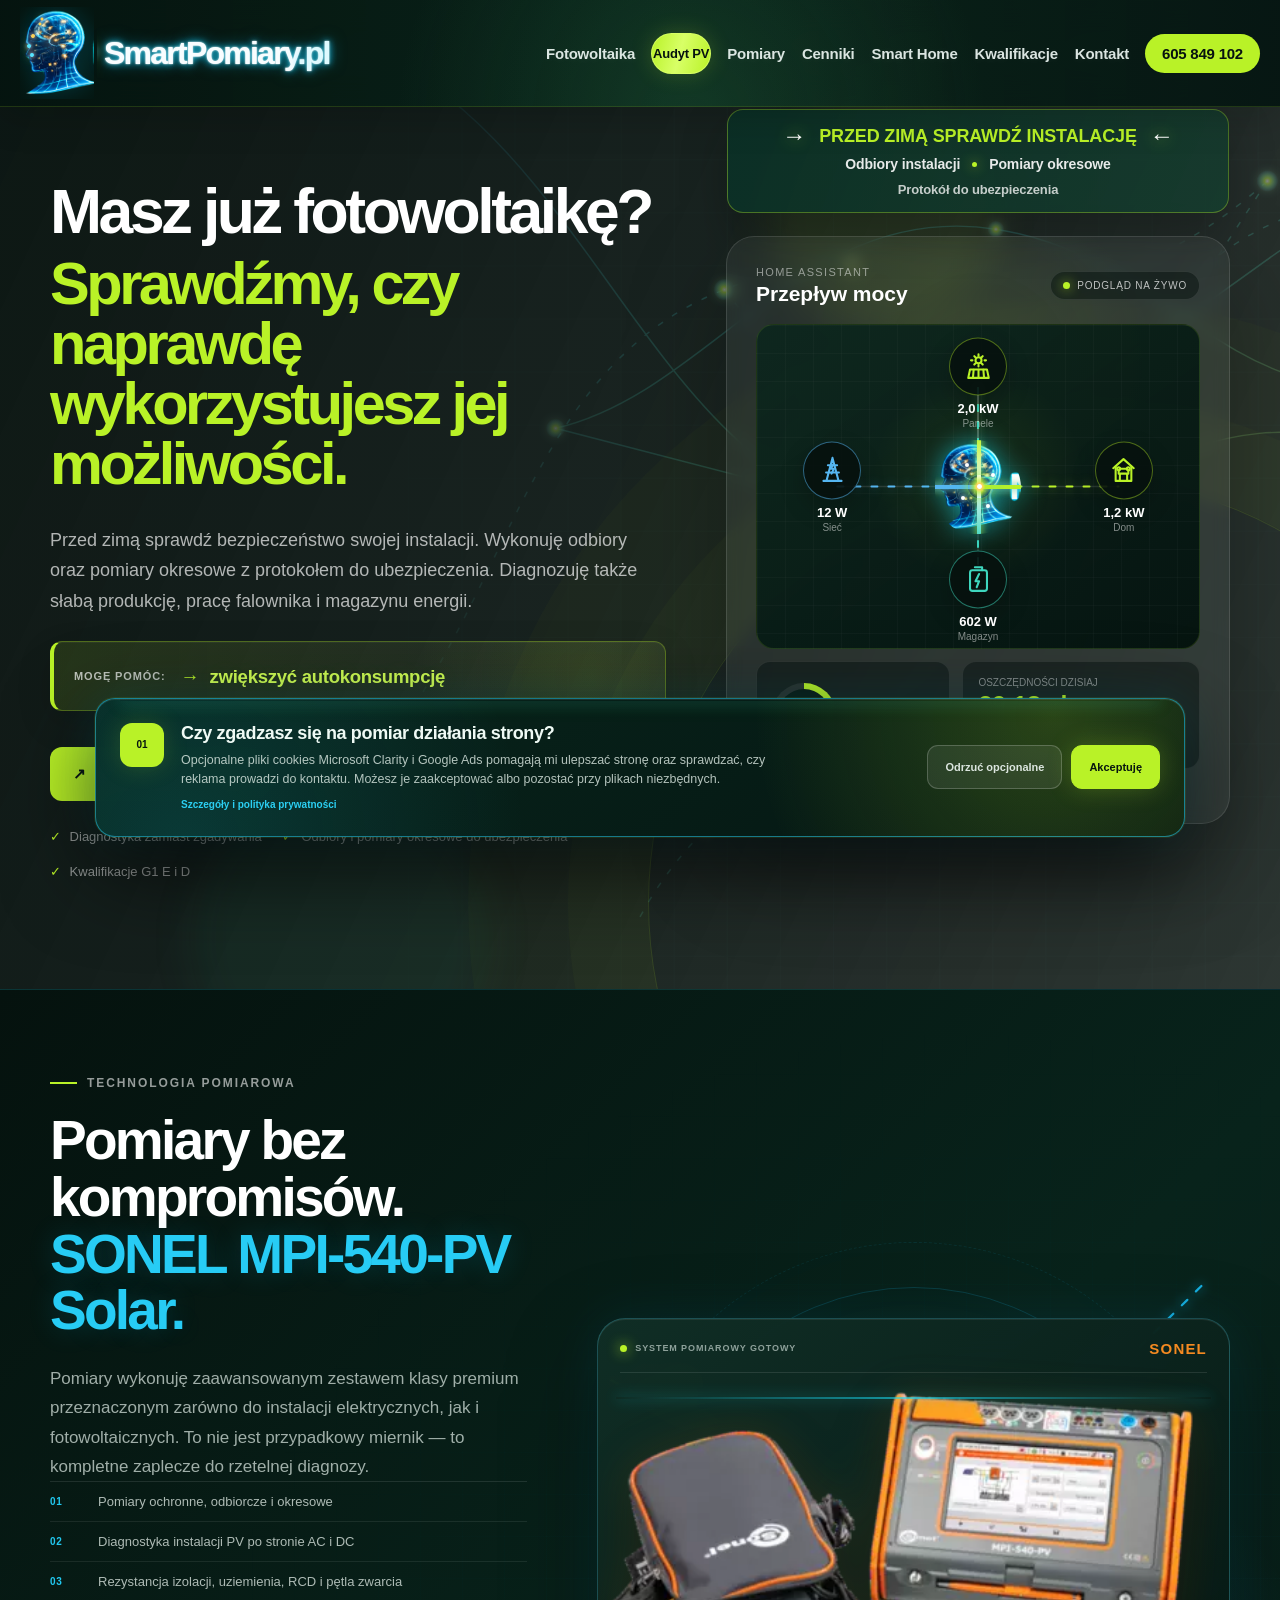
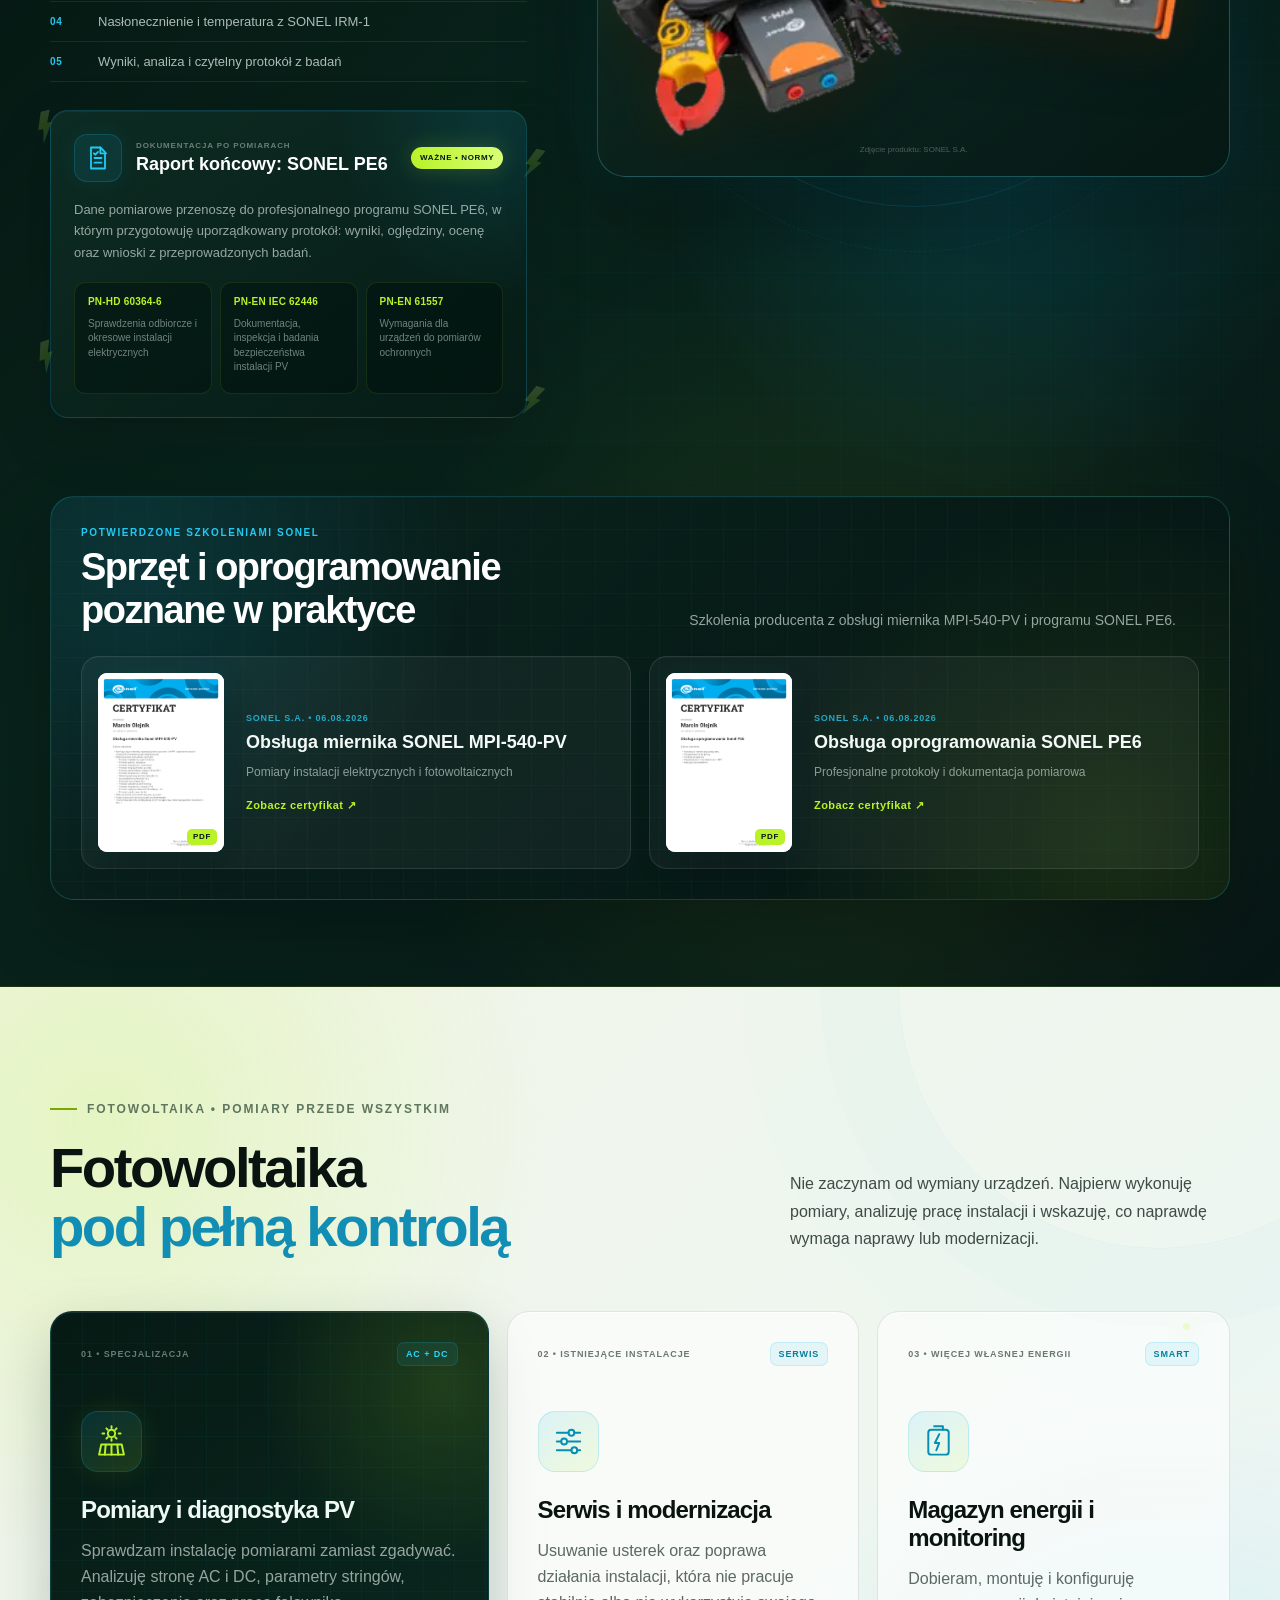
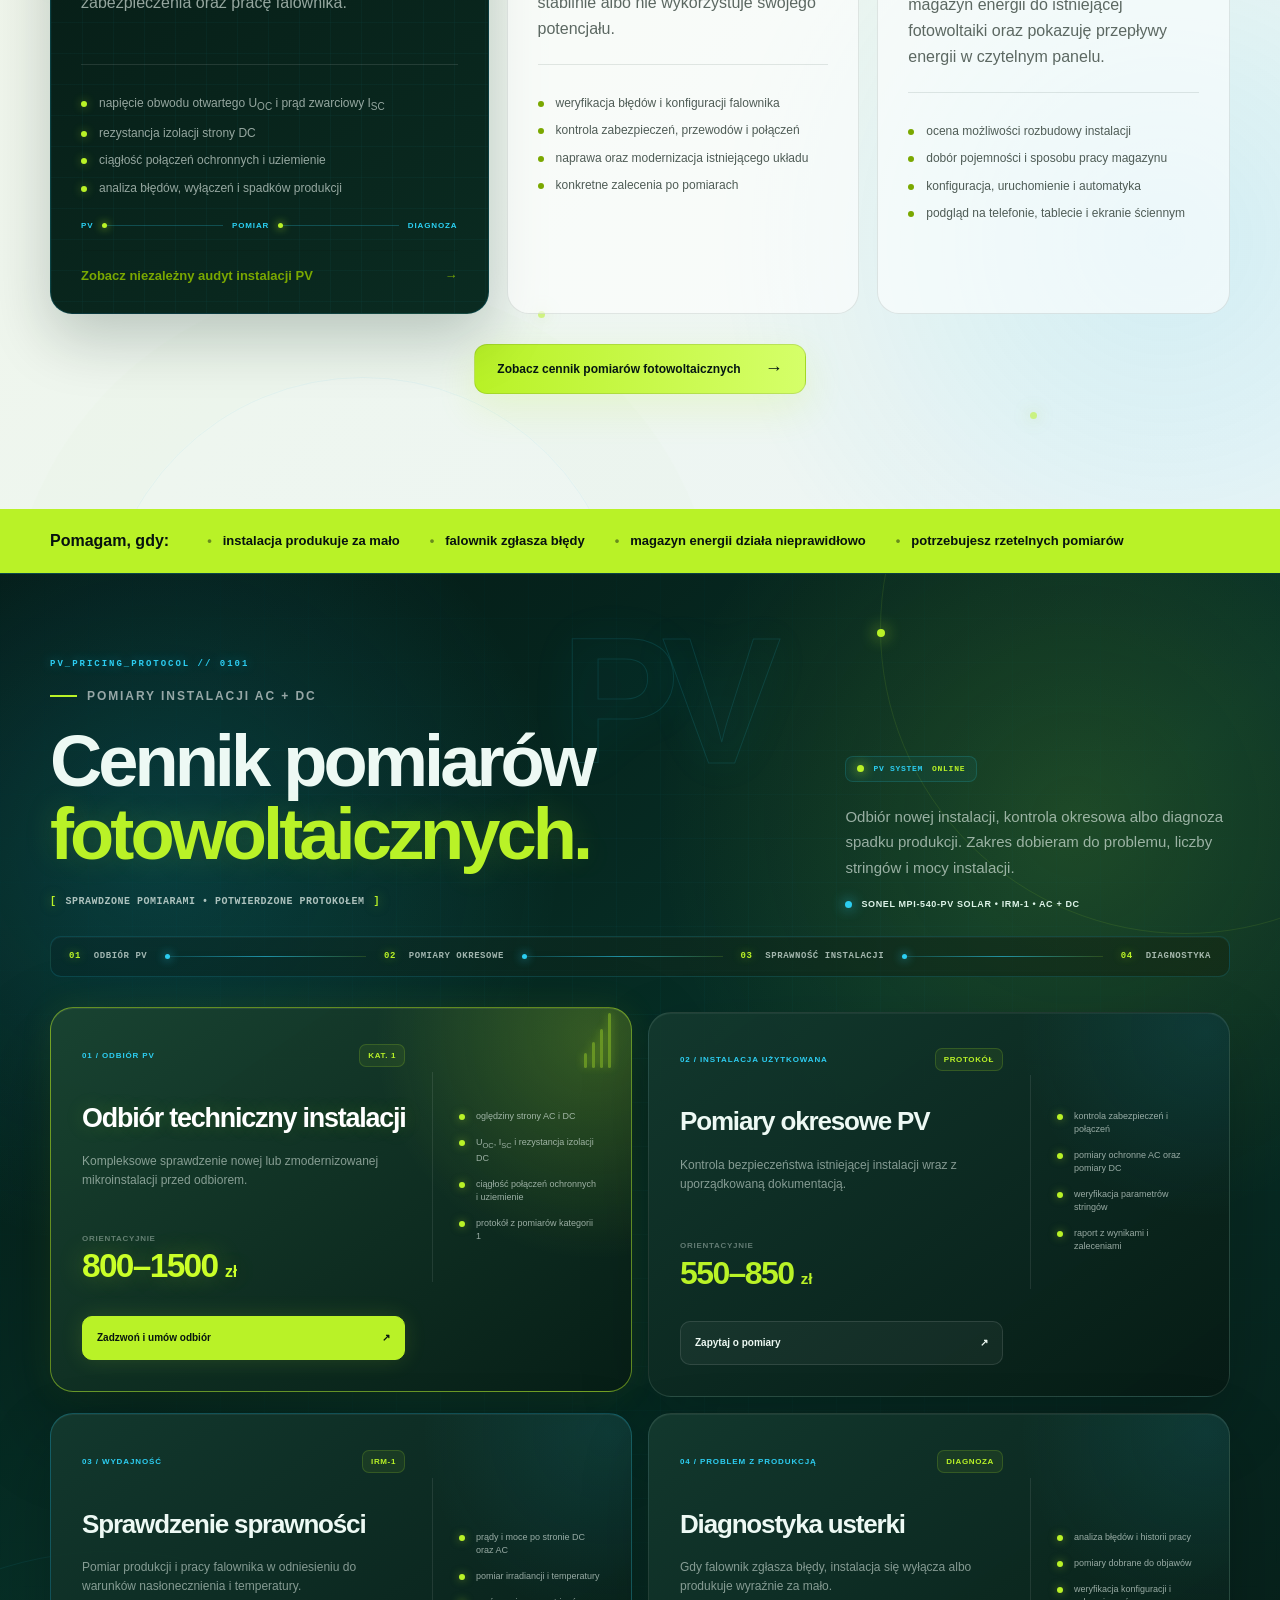
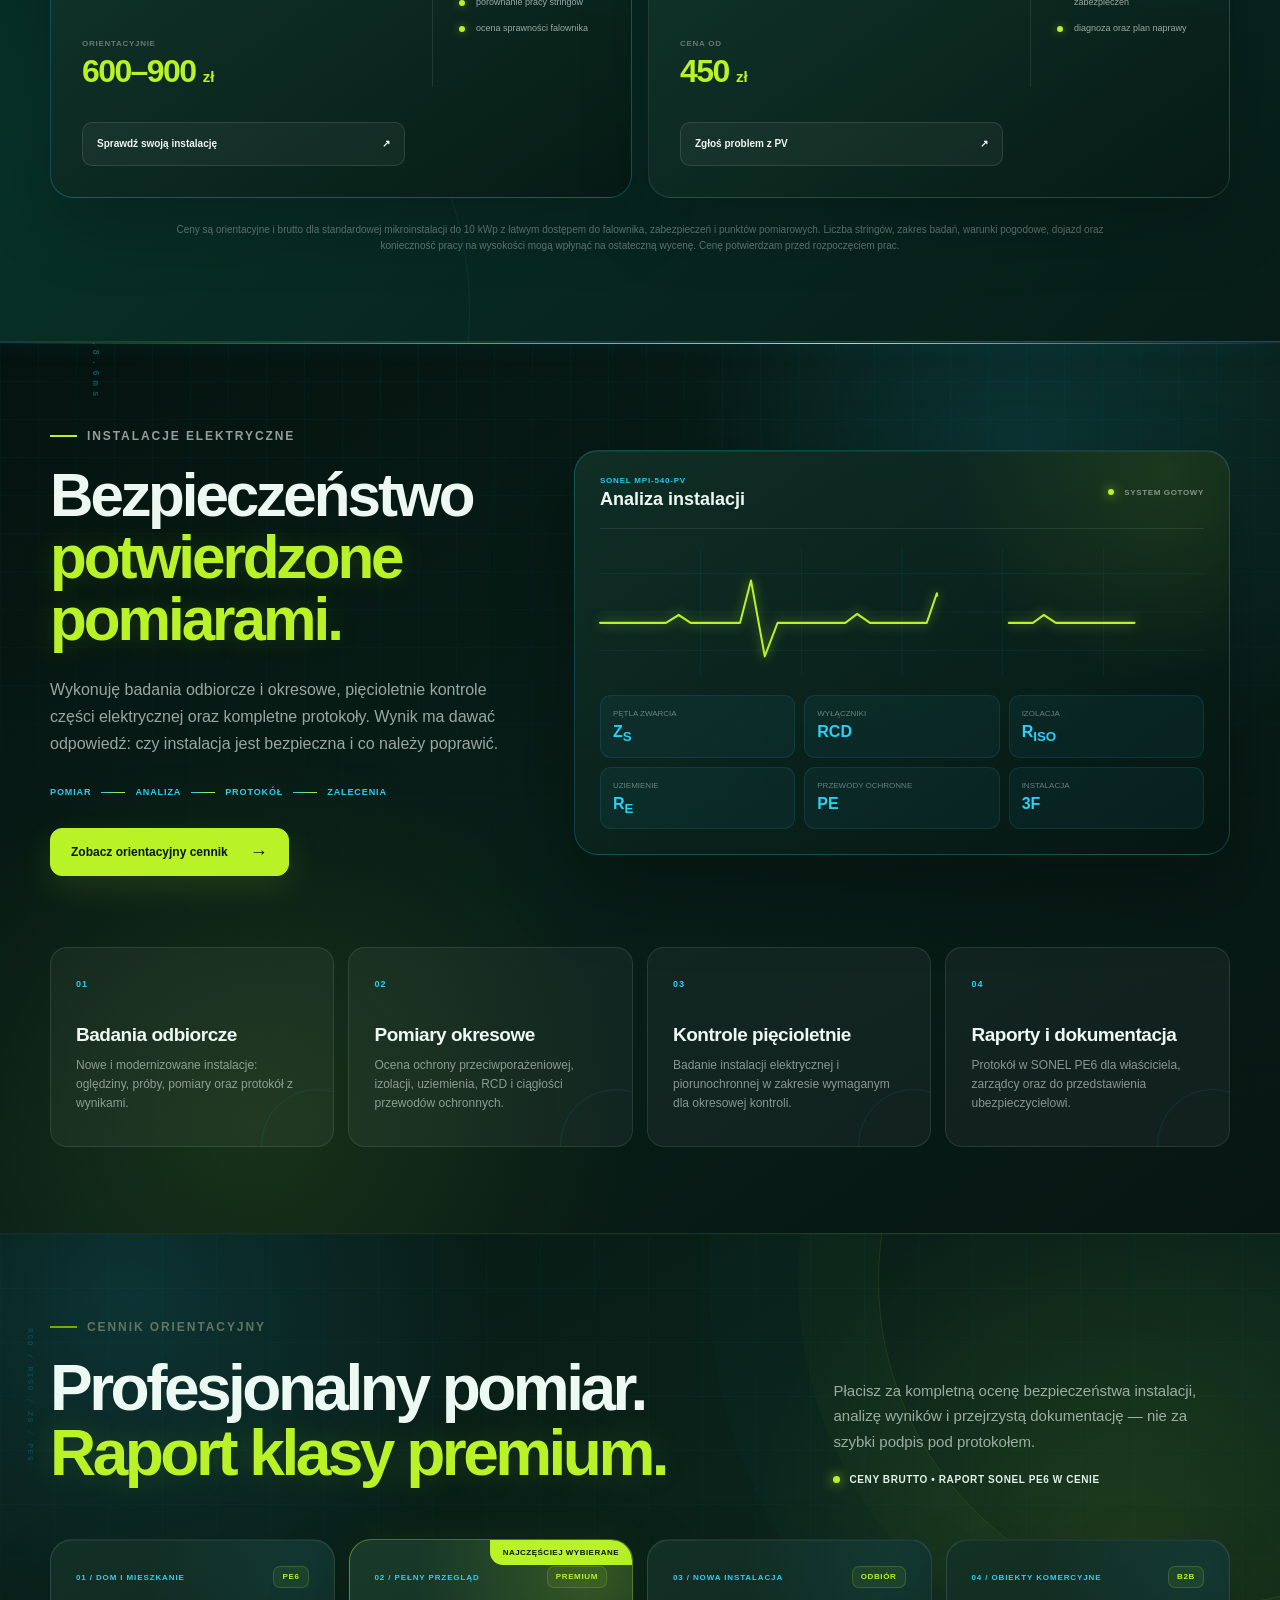
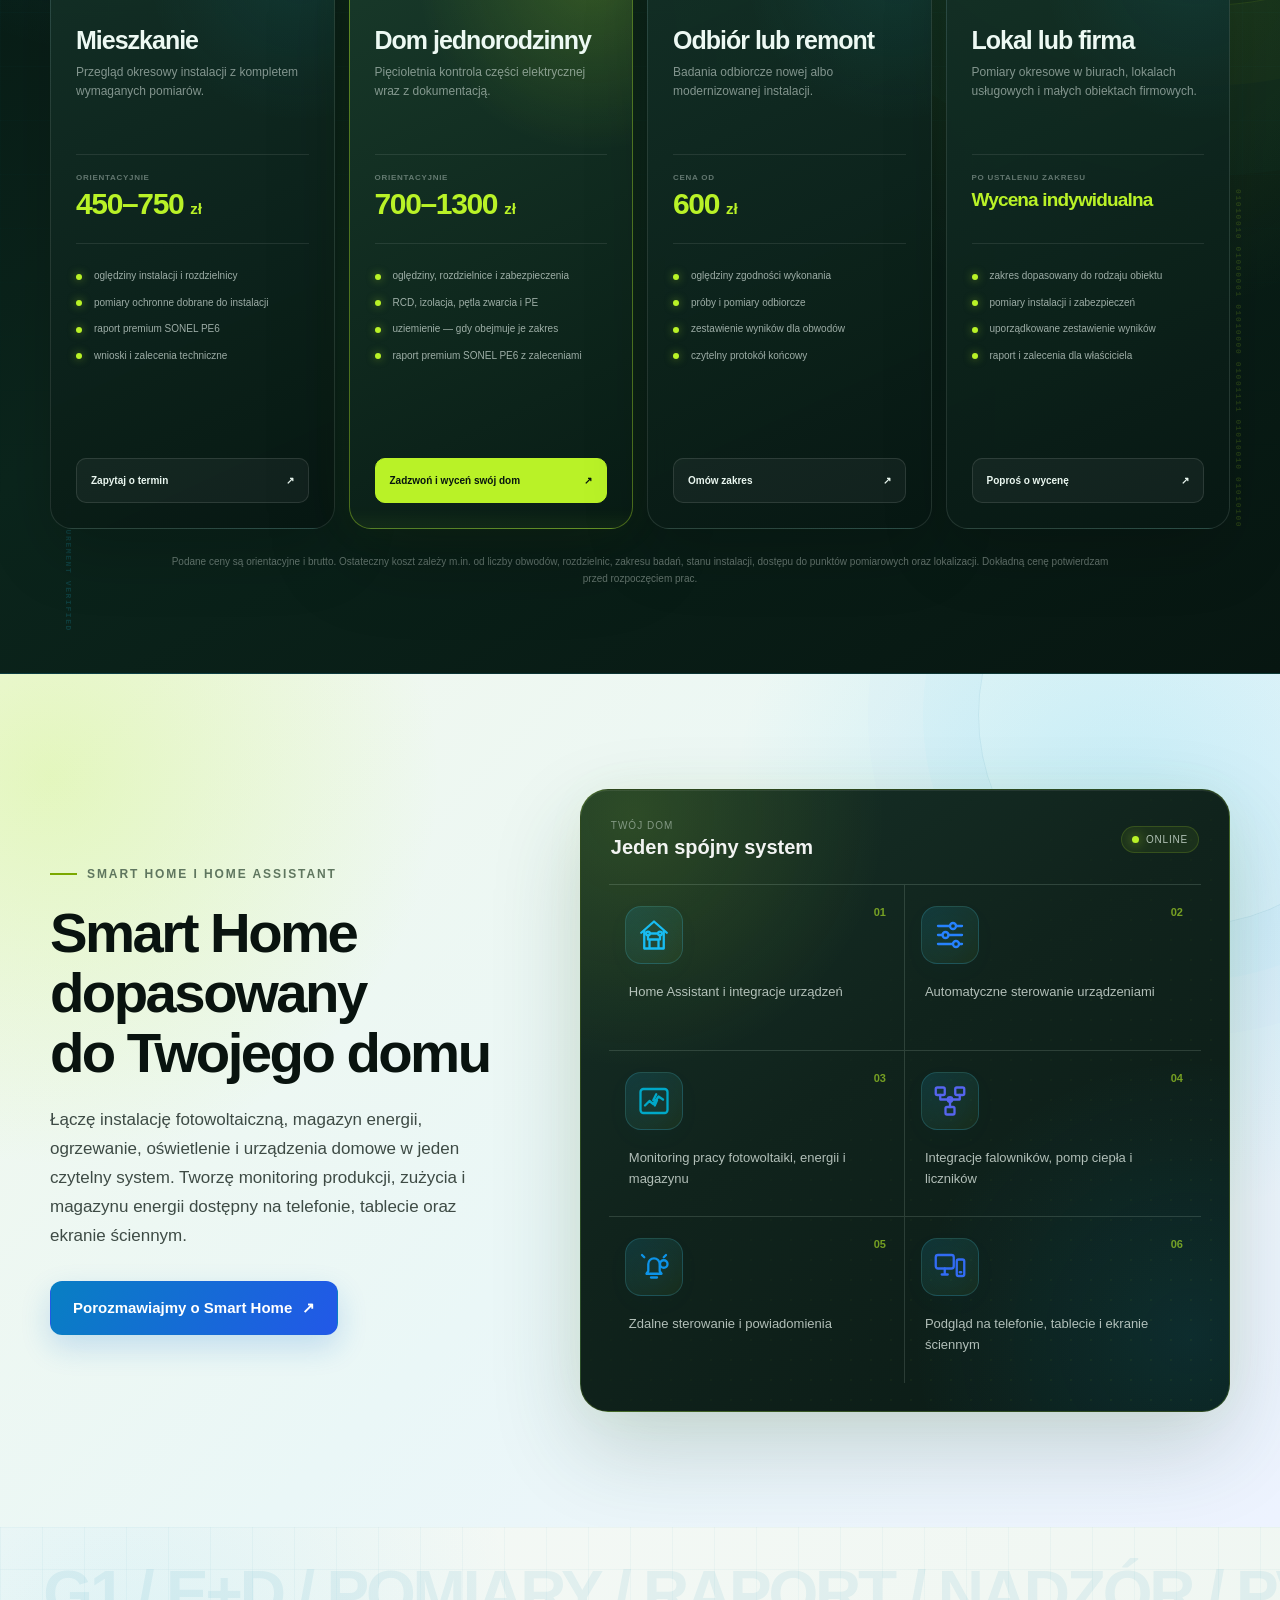
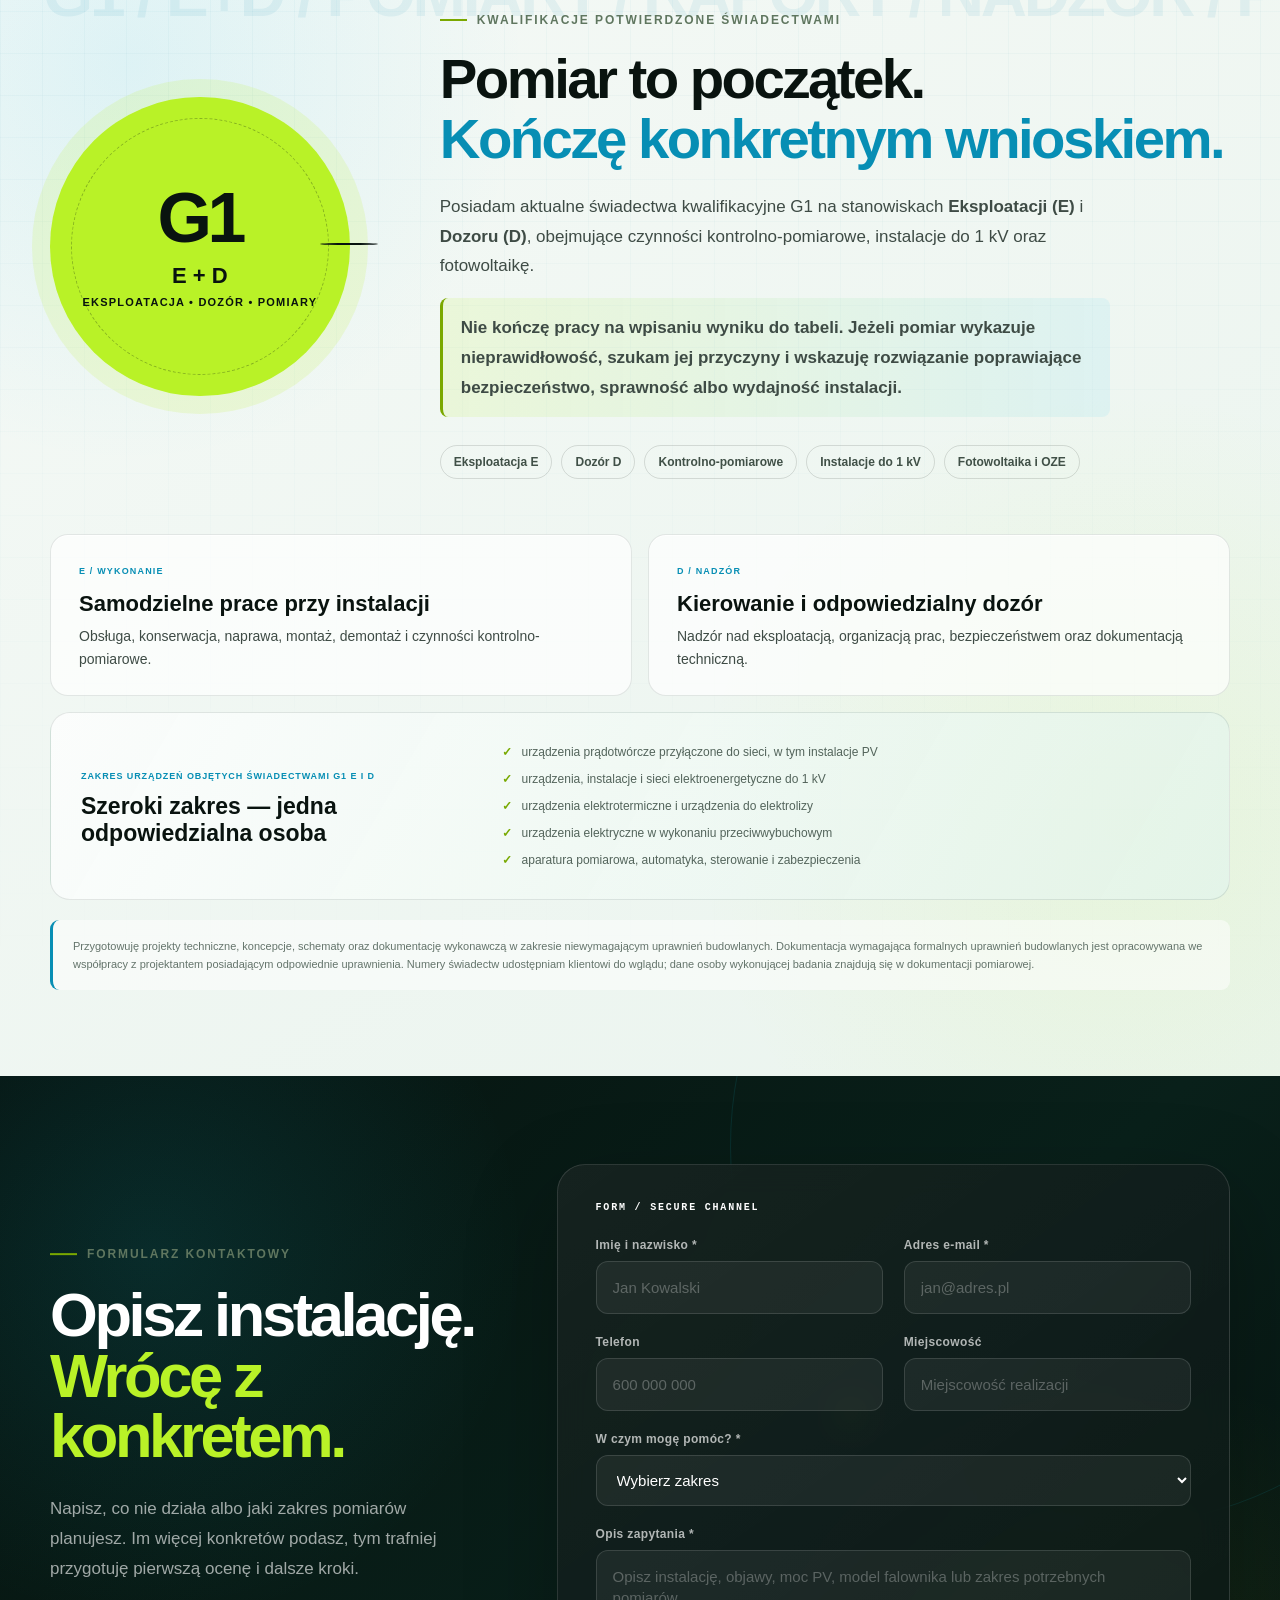
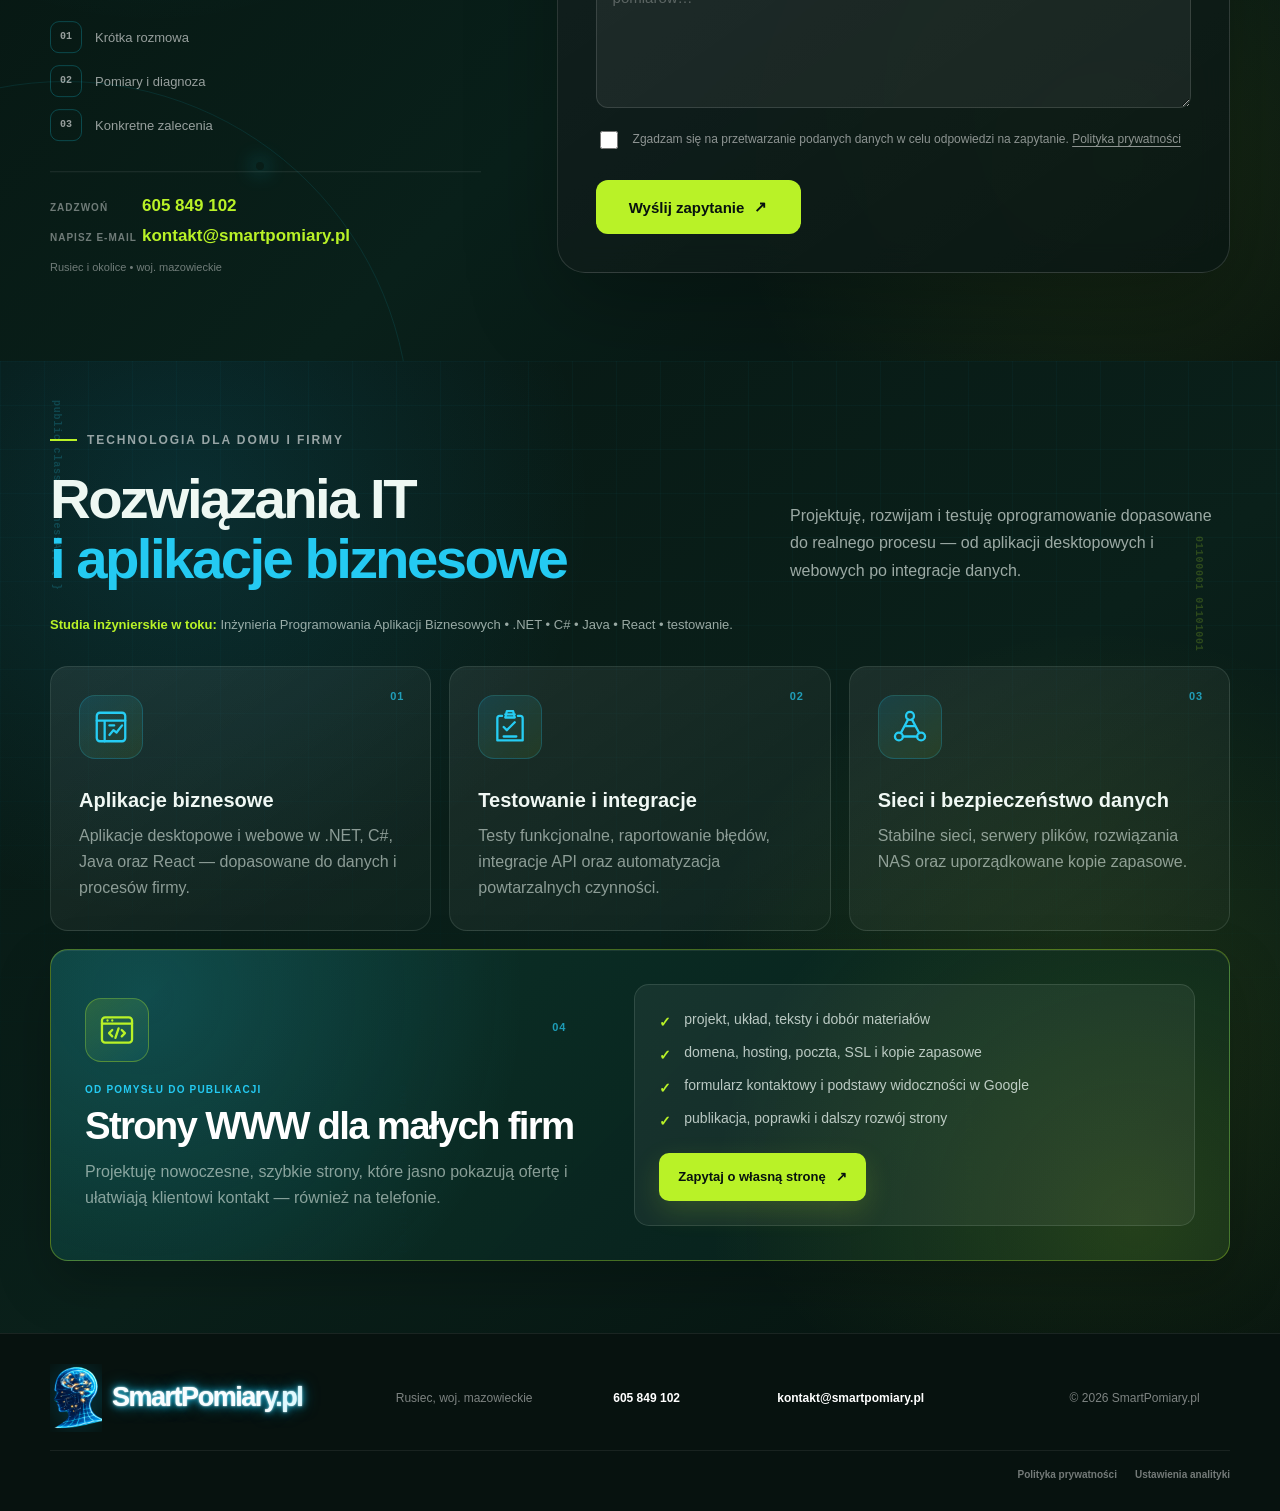
==== commit 1722613e: "Skróć zapowiedź stron WWW do 3 sekund" ====
--- a/index.html
+++ b/index.html
@@ -34,7 +34,7 @@
     />
     <meta name="twitter:image" content="https://smartpomiary.pl/assets/smartpomiary-social-v1.jpg" />
     <link rel="canonical" href="https://smartpomiary.pl/" />
-    <link rel="stylesheet" href="style.css?v=20260919-2" />
+    <link rel="stylesheet" href="style.css?v=20260921-1" />
     <script>
       window.dataLayer = window.dataLayer || [];
       function gtag() { window.dataLayer.push(arguments); }
@@ -1432,6 +1432,6 @@
     </dialog>
 
 
-    <script src="script.js?v=20260919-1"></script>
+    <script src="script.js?v=20260921-1"></script>
   </body>
 </html>
--- a/style.css
+++ b/style.css
@@ -4945,7 +4945,7 @@
   background: linear-gradient(90deg, #25c9f0, var(--green));
   box-shadow: 0 0 18px rgba(185, 242, 39, 0.6);
   transform-origin: left;
-  animation: web-intro-timer 5s linear both;
+  animation: web-intro-timer 3s linear both;
 }
 
 .web-intro.is-leaving {
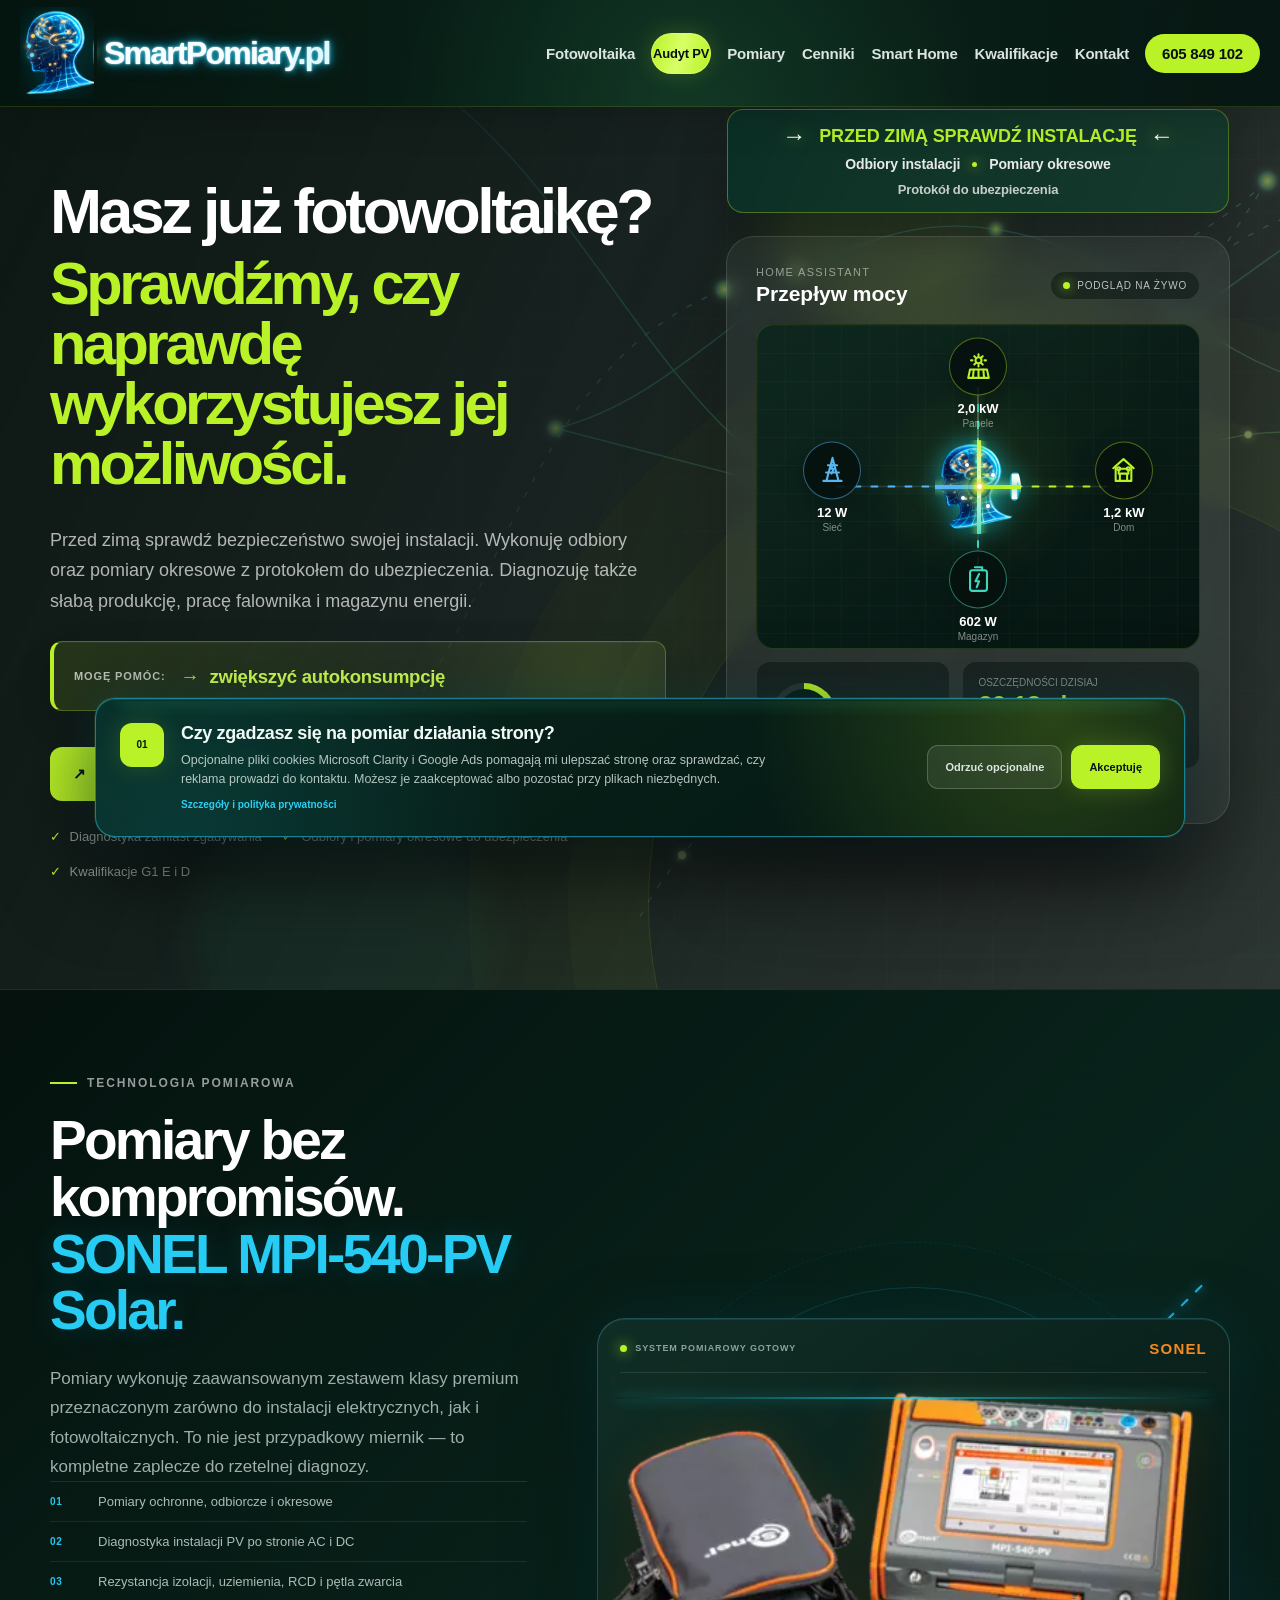
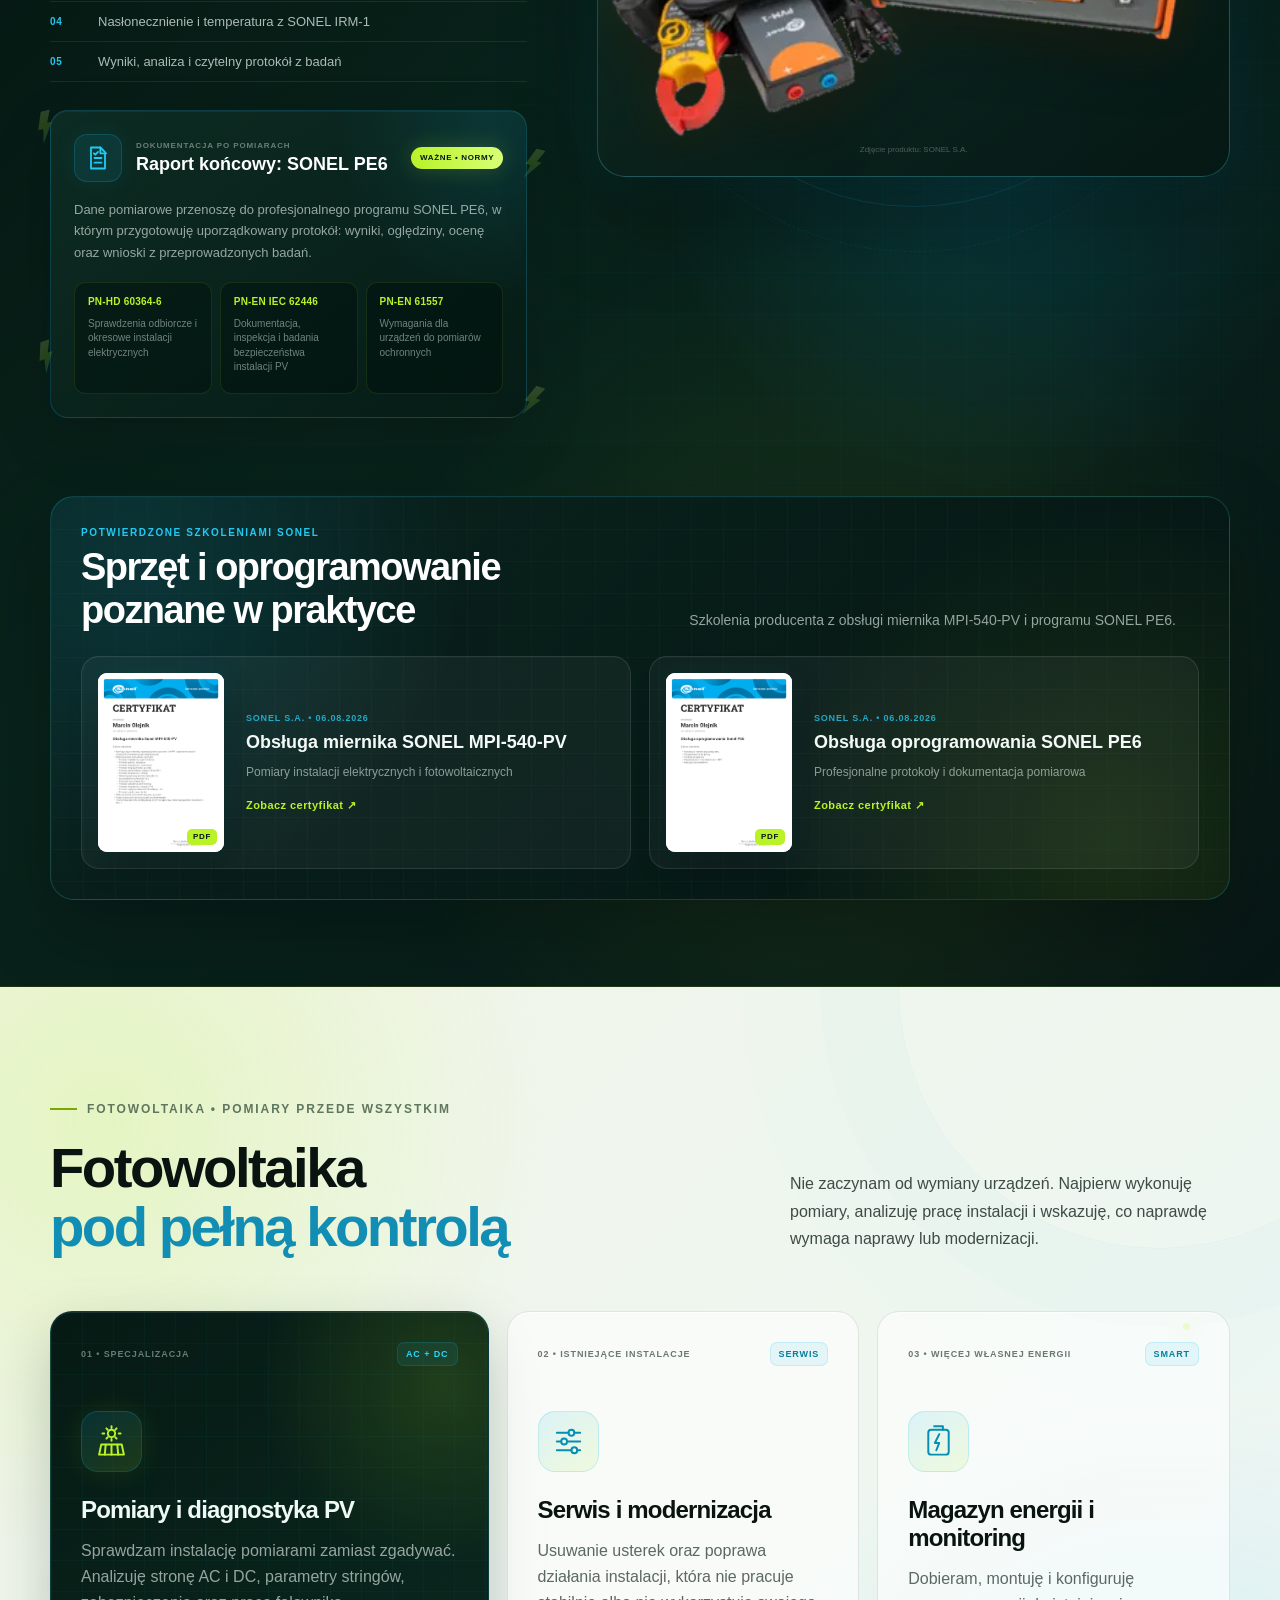
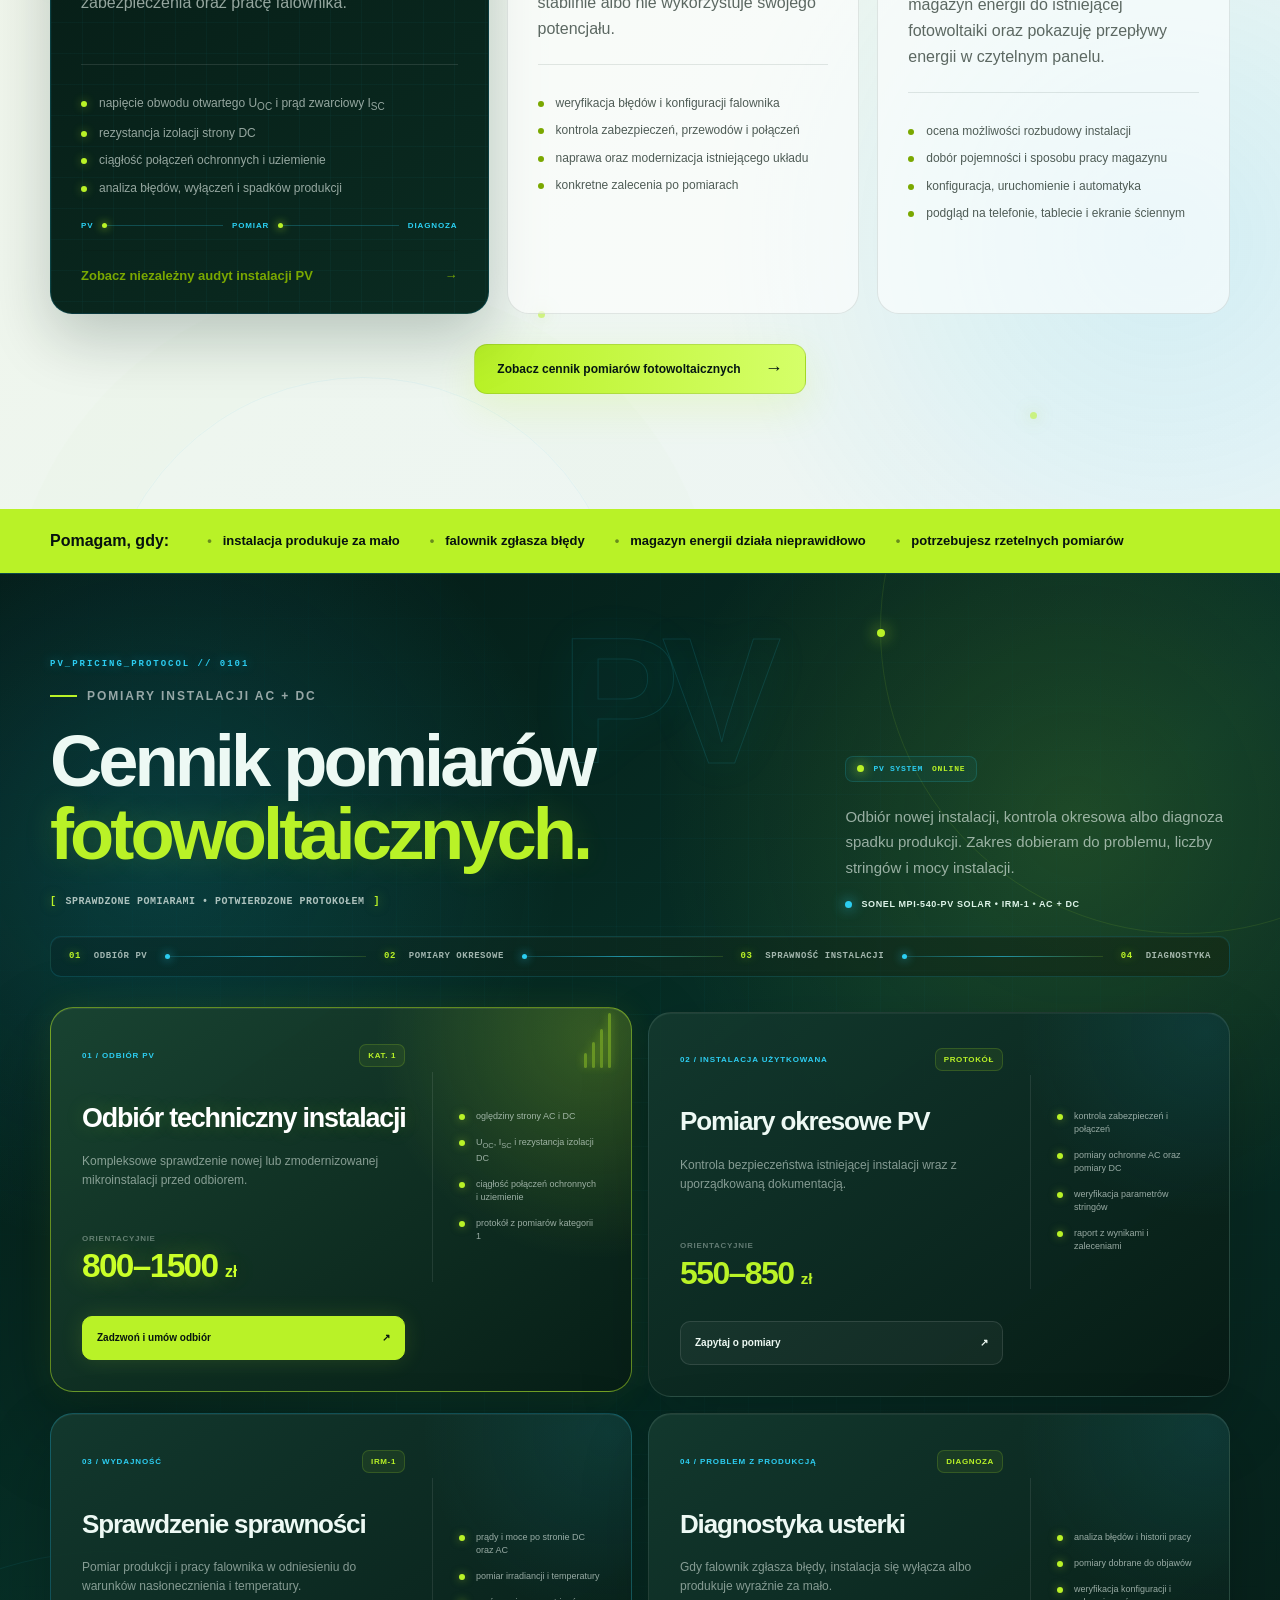
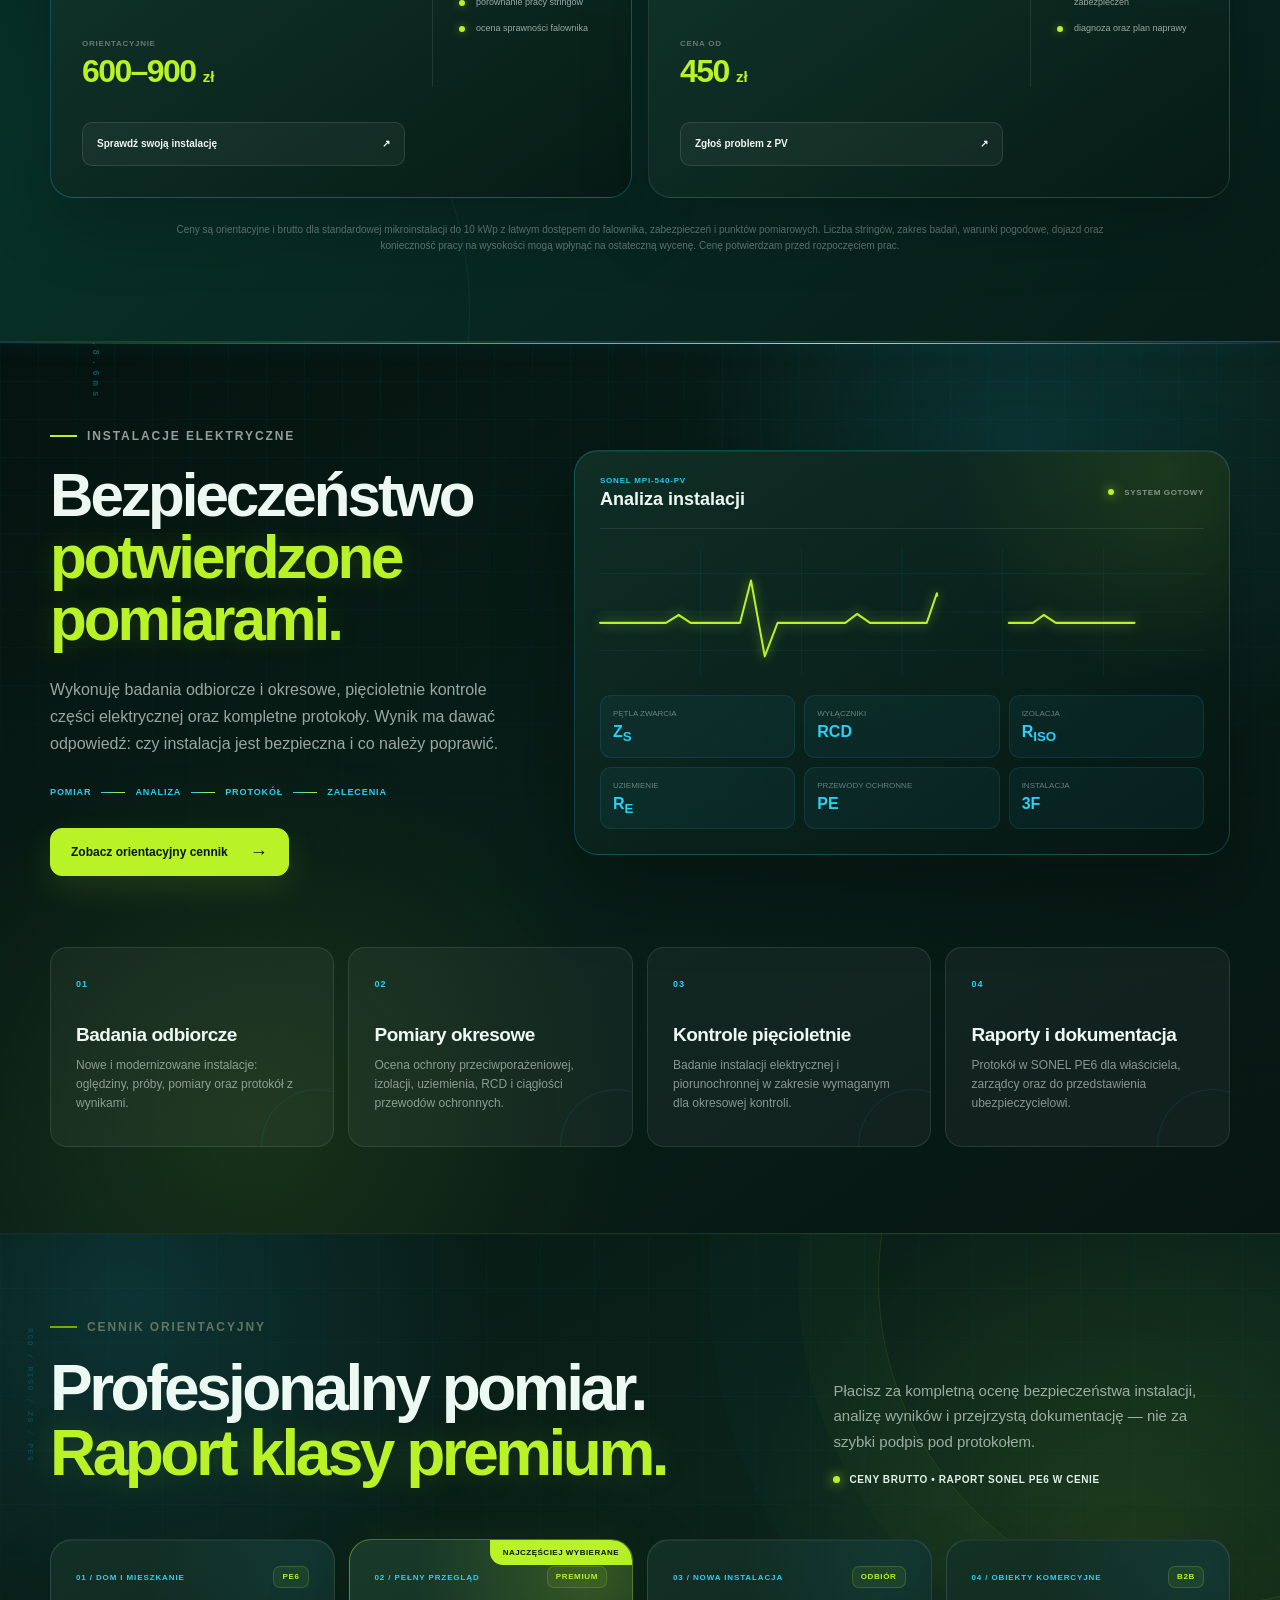
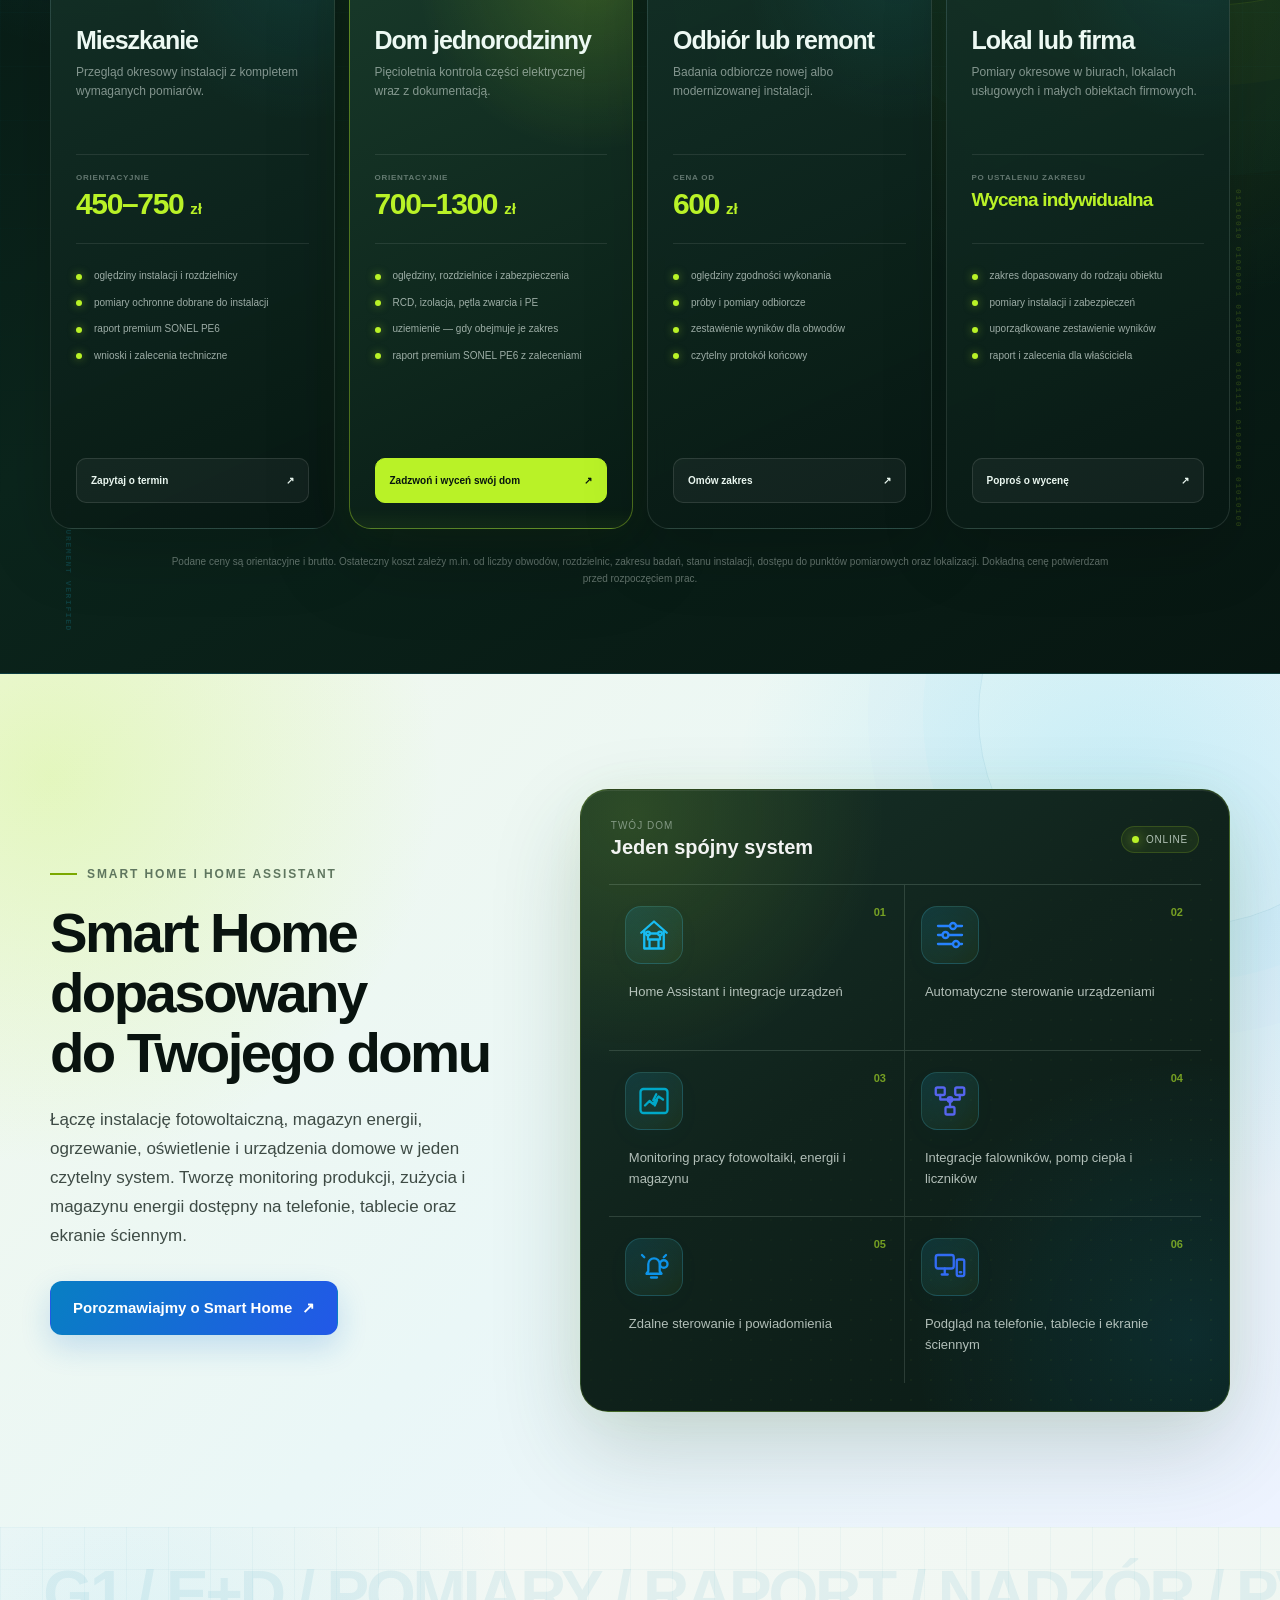
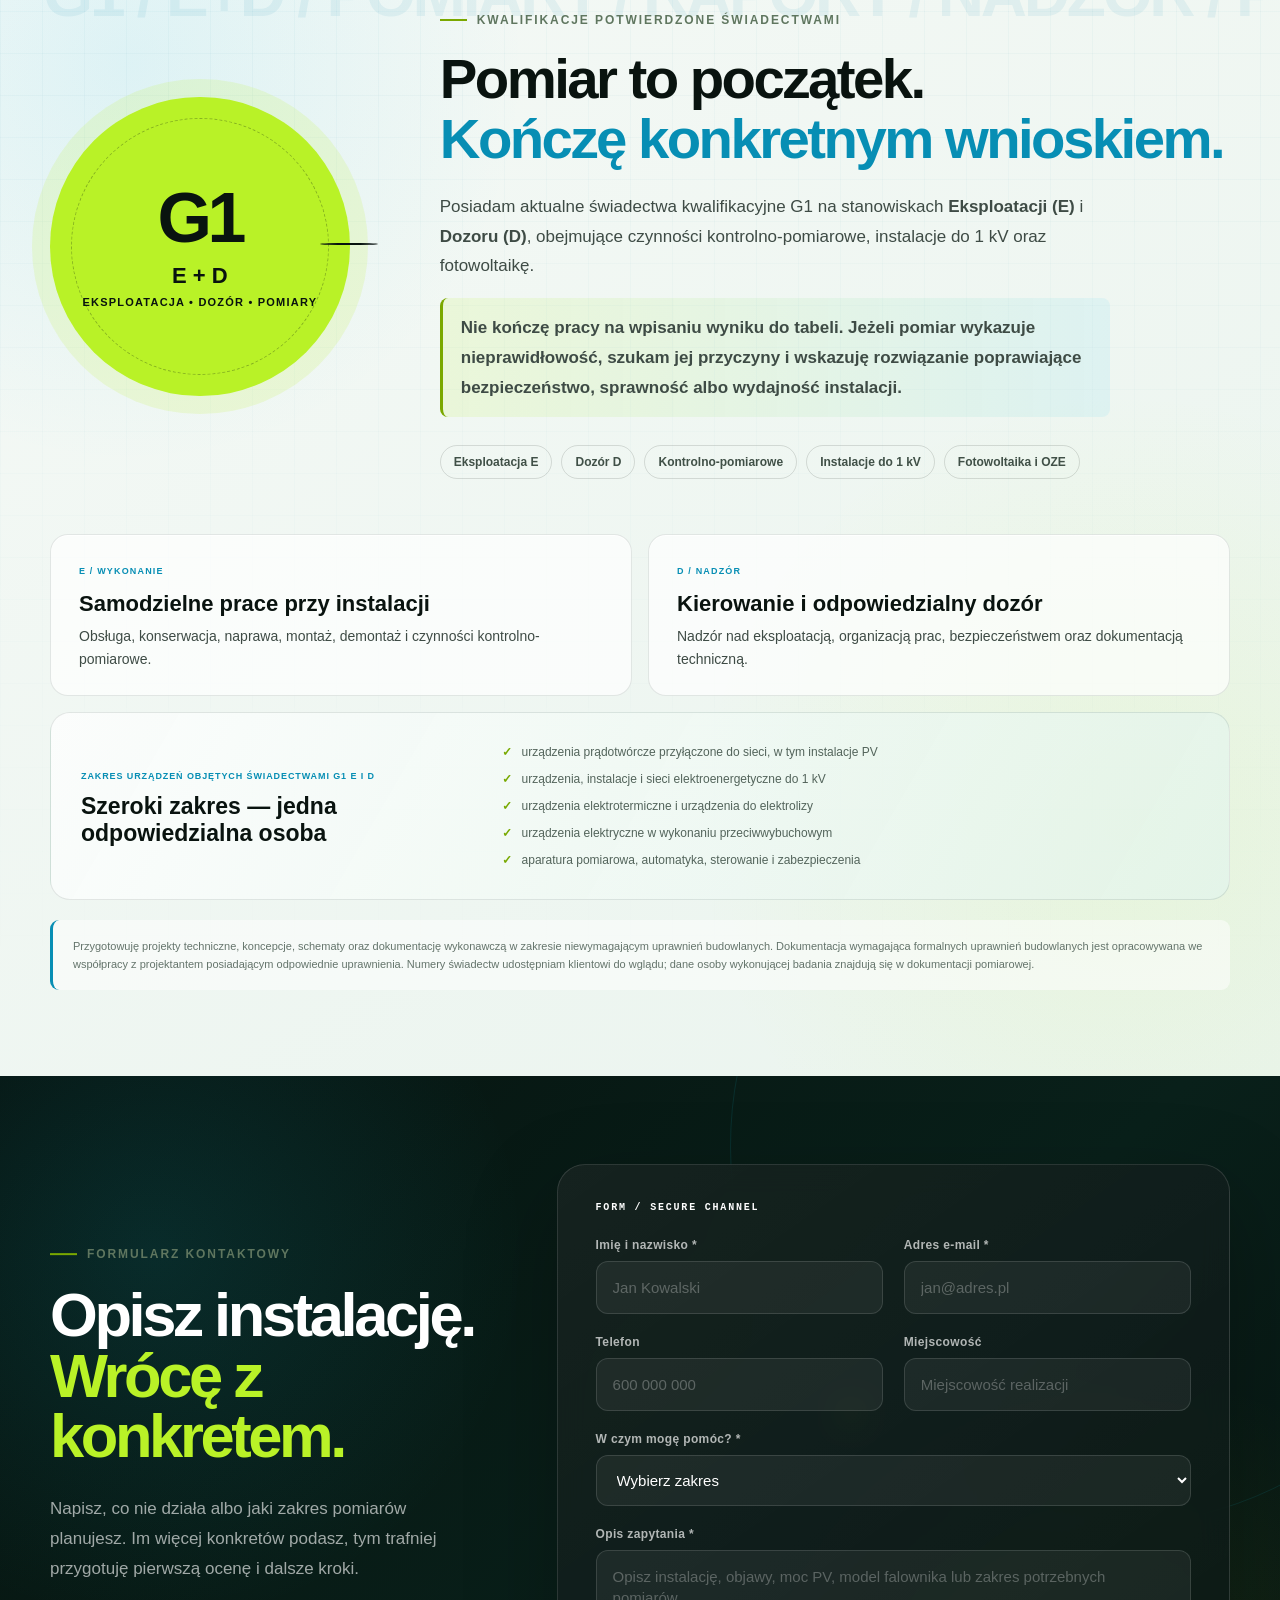
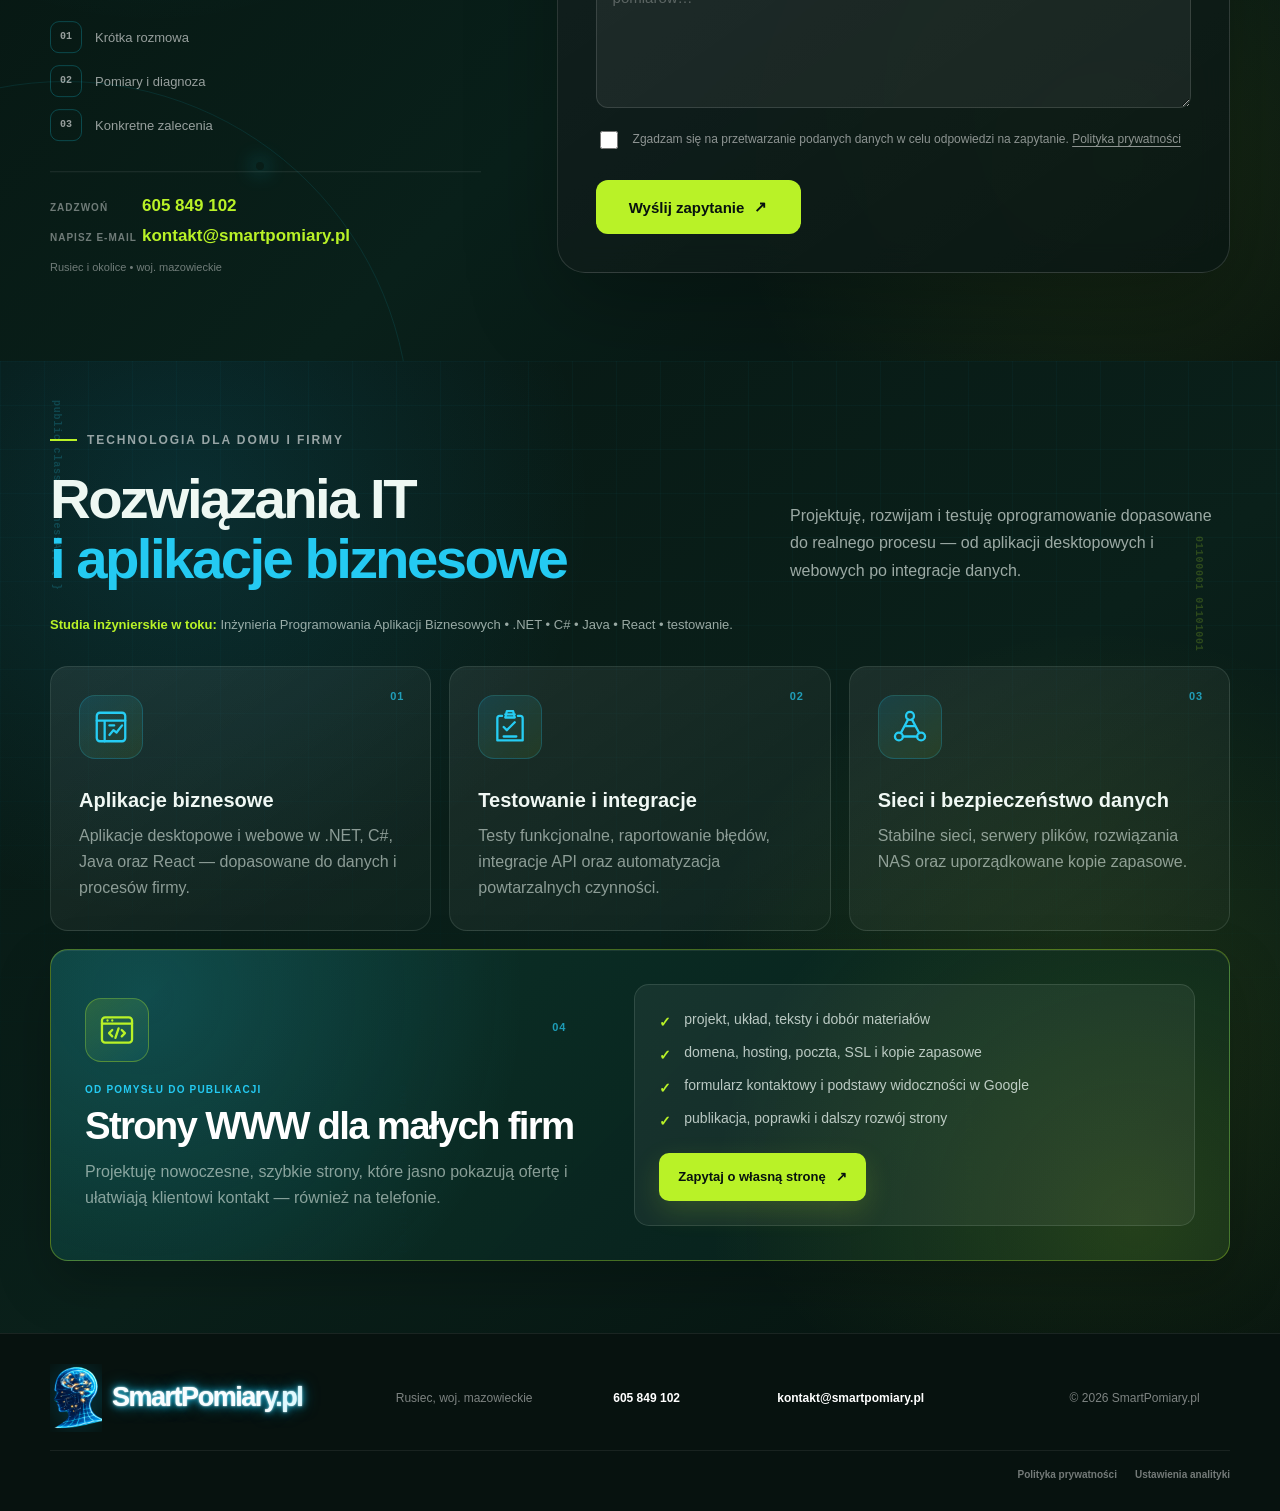
==== commit b5bc0c74: "Podlacz nowy projekt Microsoft Clarity" ====
--- a/index.html
+++ b/index.html
@@ -74,7 +74,7 @@
           ad_Storage: "denied",
           analytics_Storage: storedConsent === "granted" ? "granted" : "denied"
         });
-      })(window, location, "clarity", "script", "xylq0kqjkl");
+      })(window, location, "clarity", "script", "yme9wt5huo");
     </script>
     <script type="application/ld+json">
       {
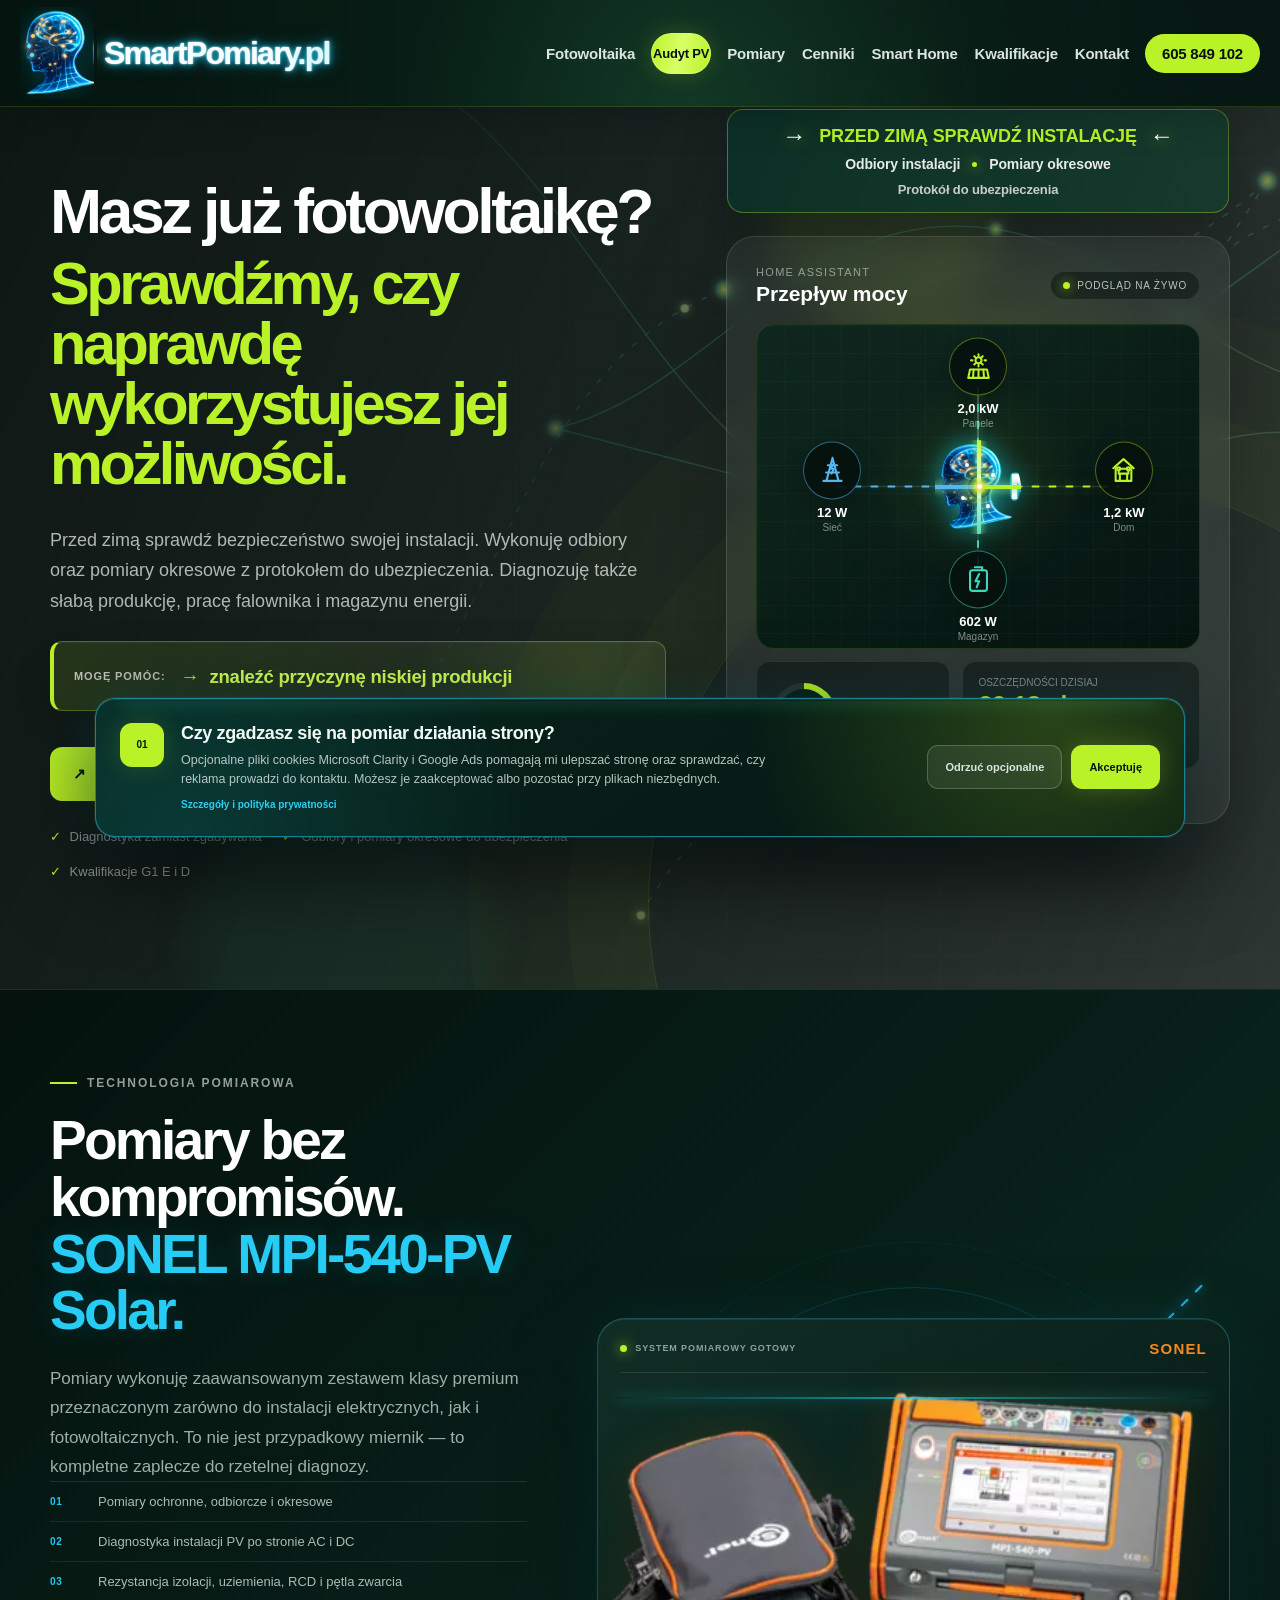
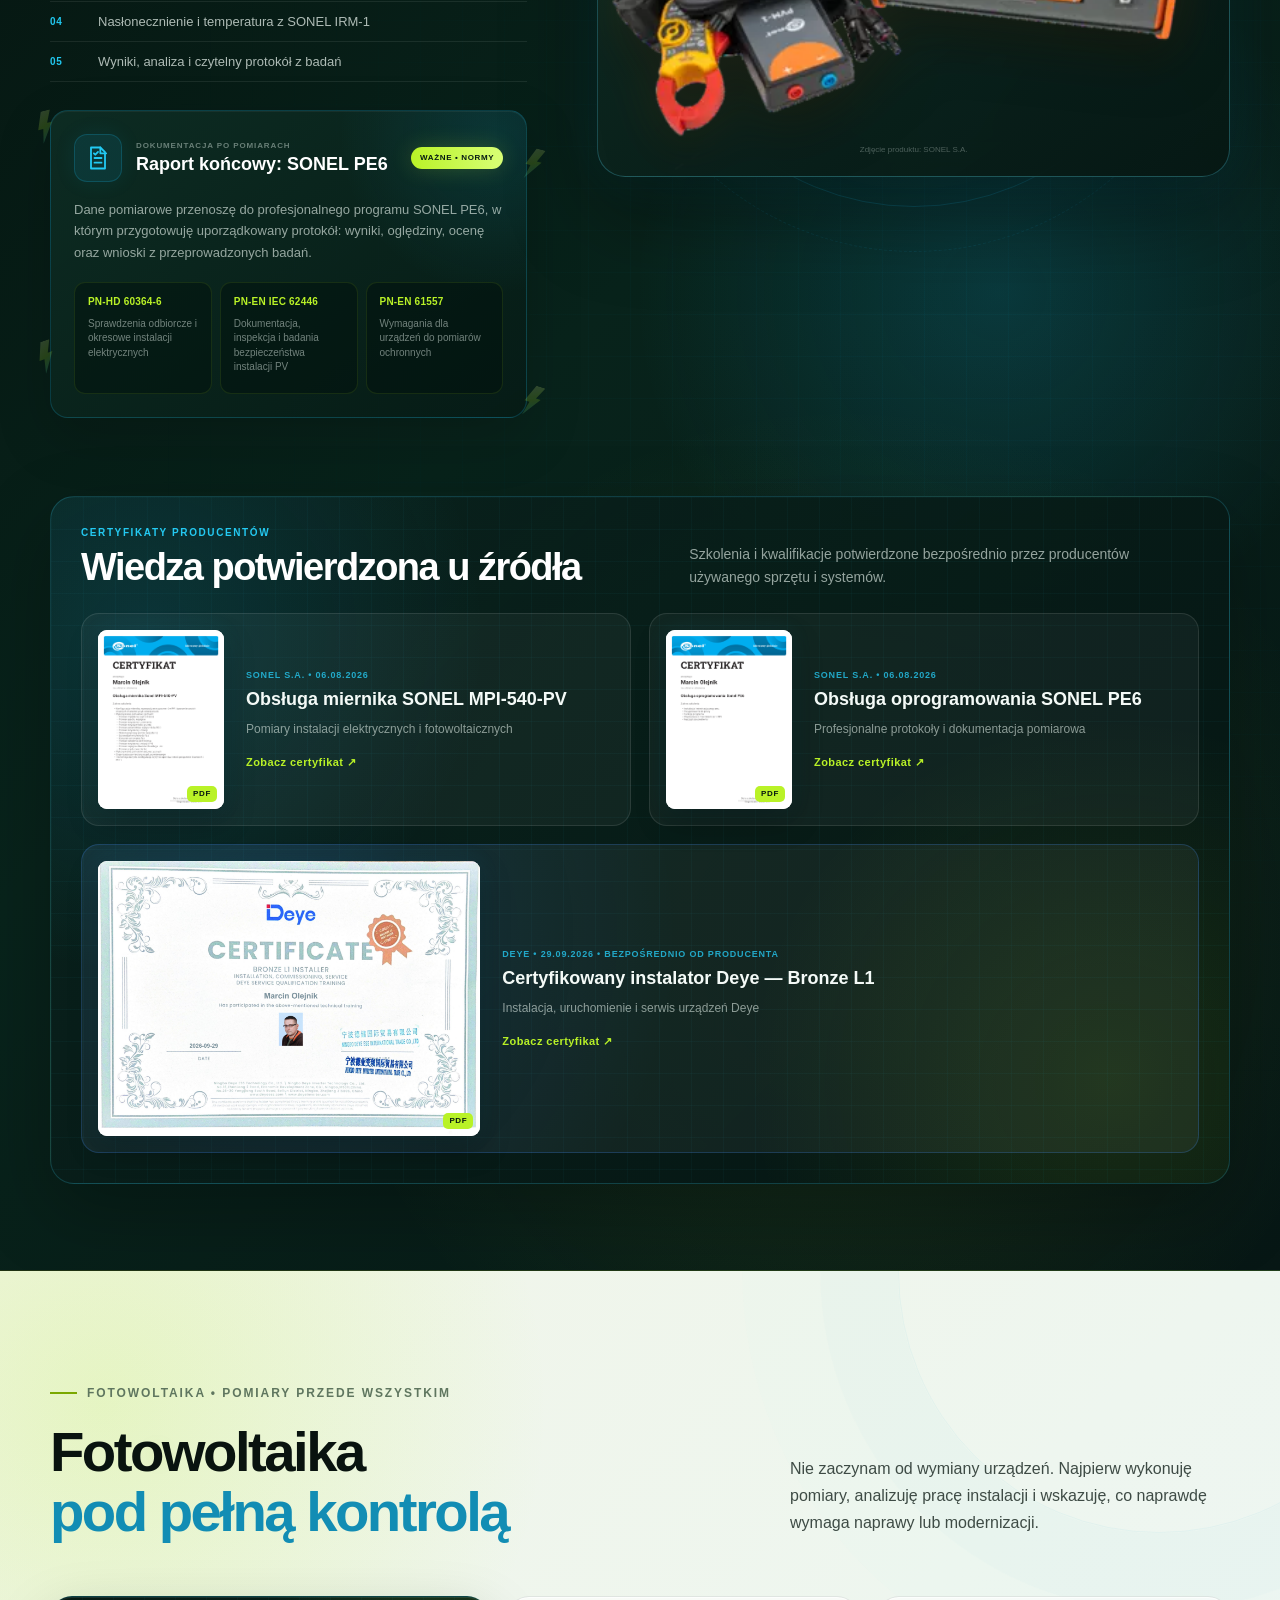
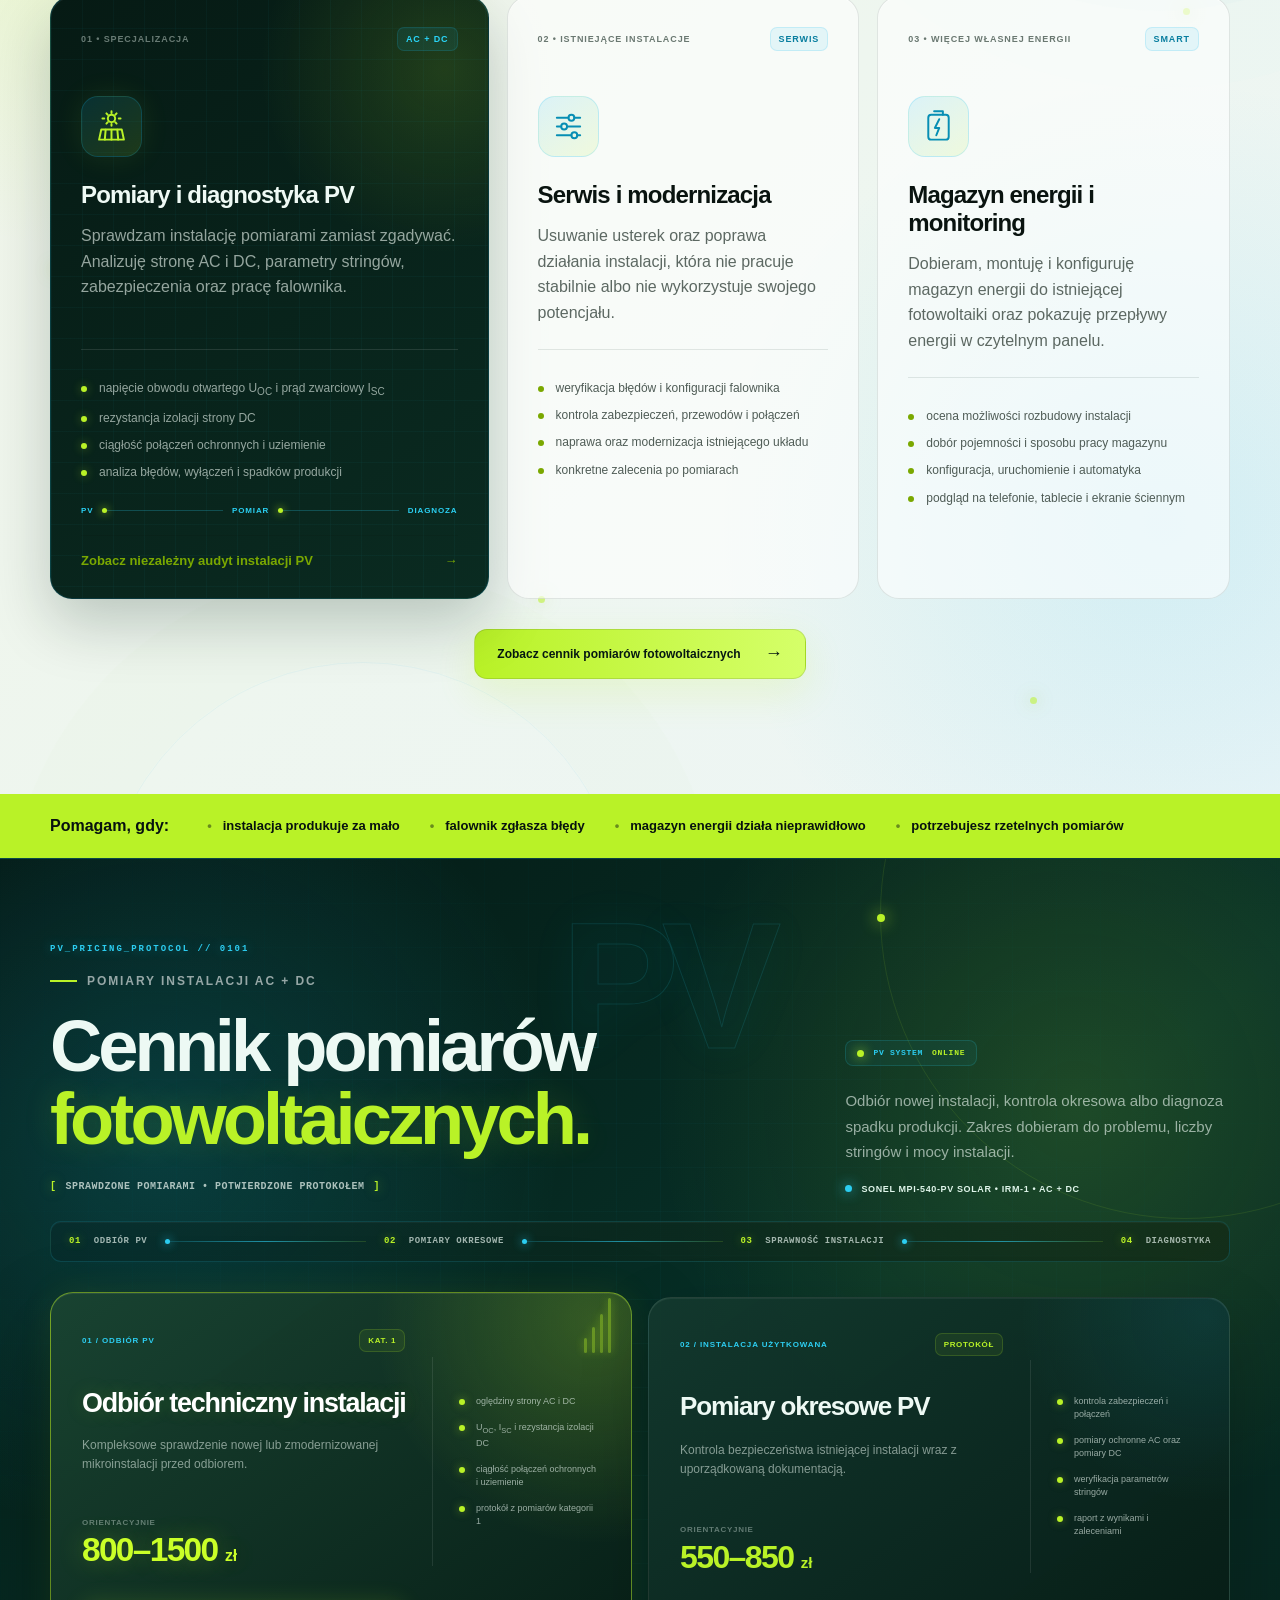
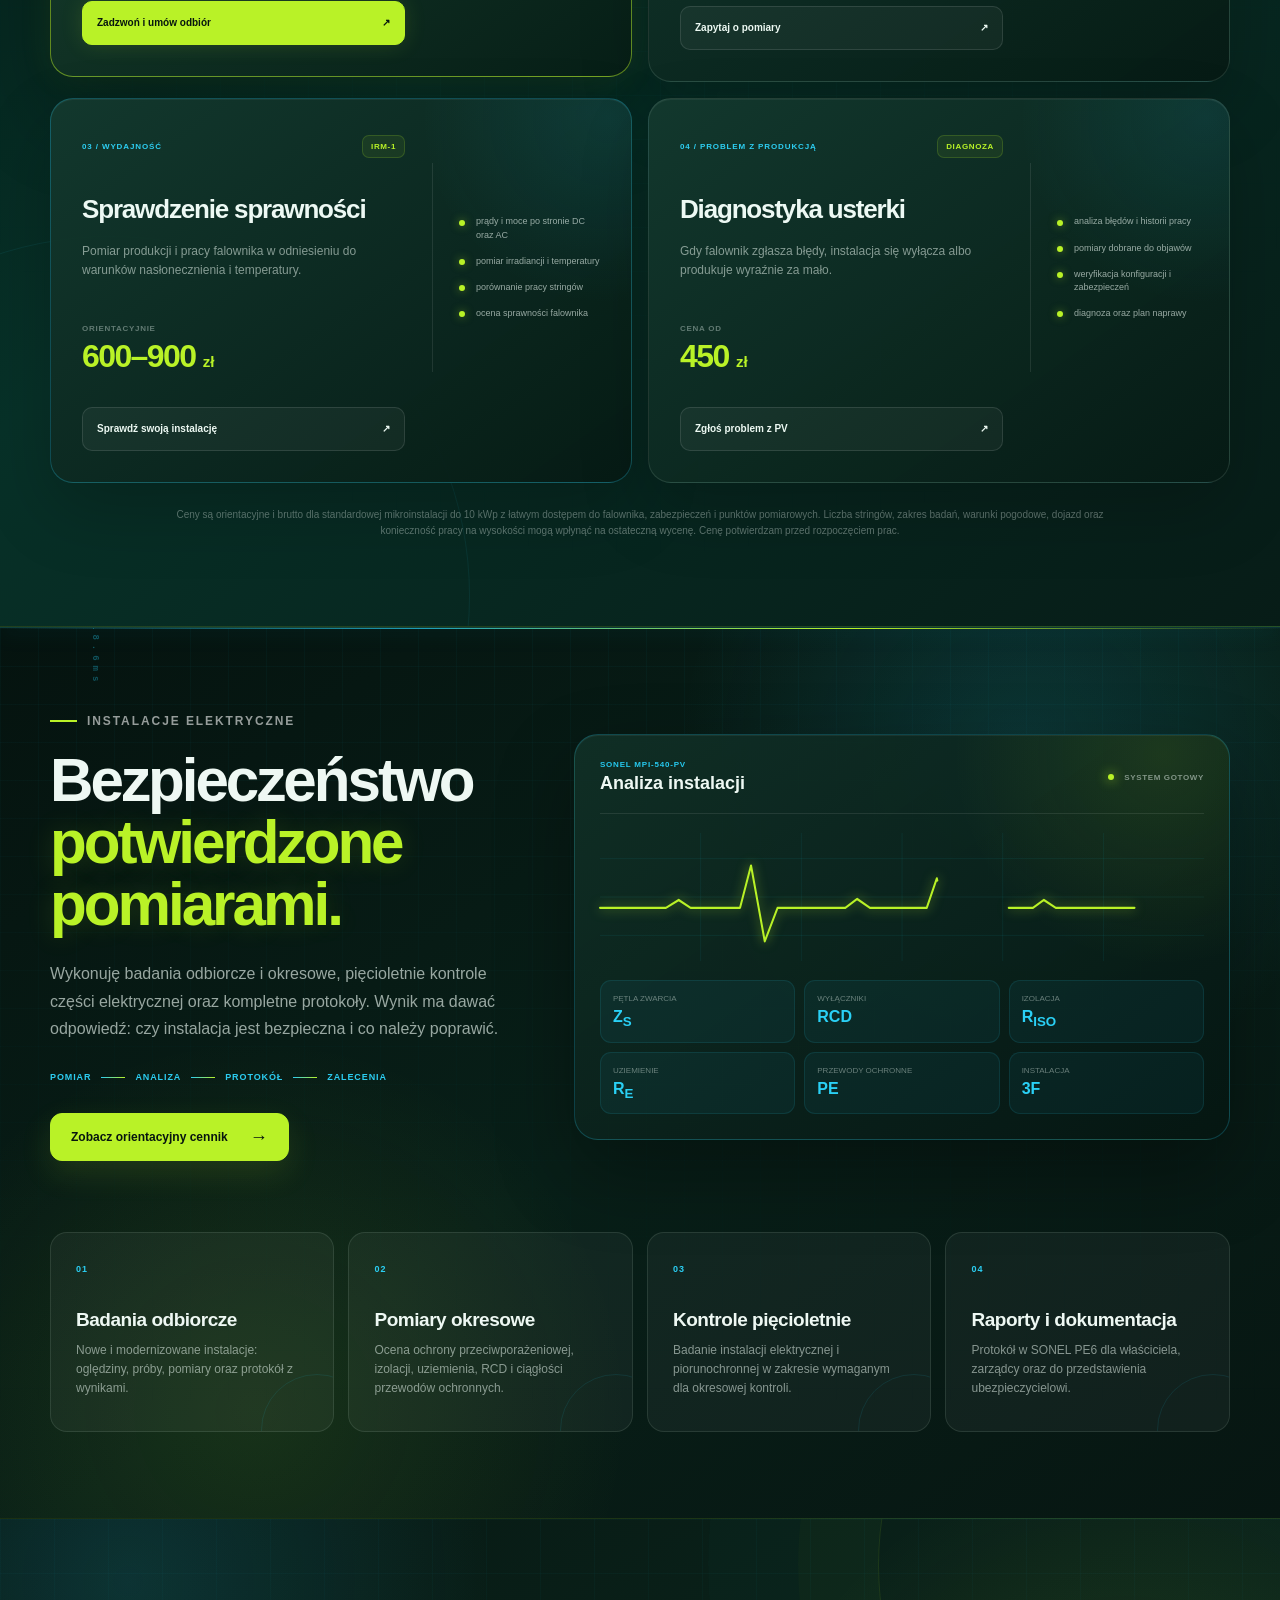
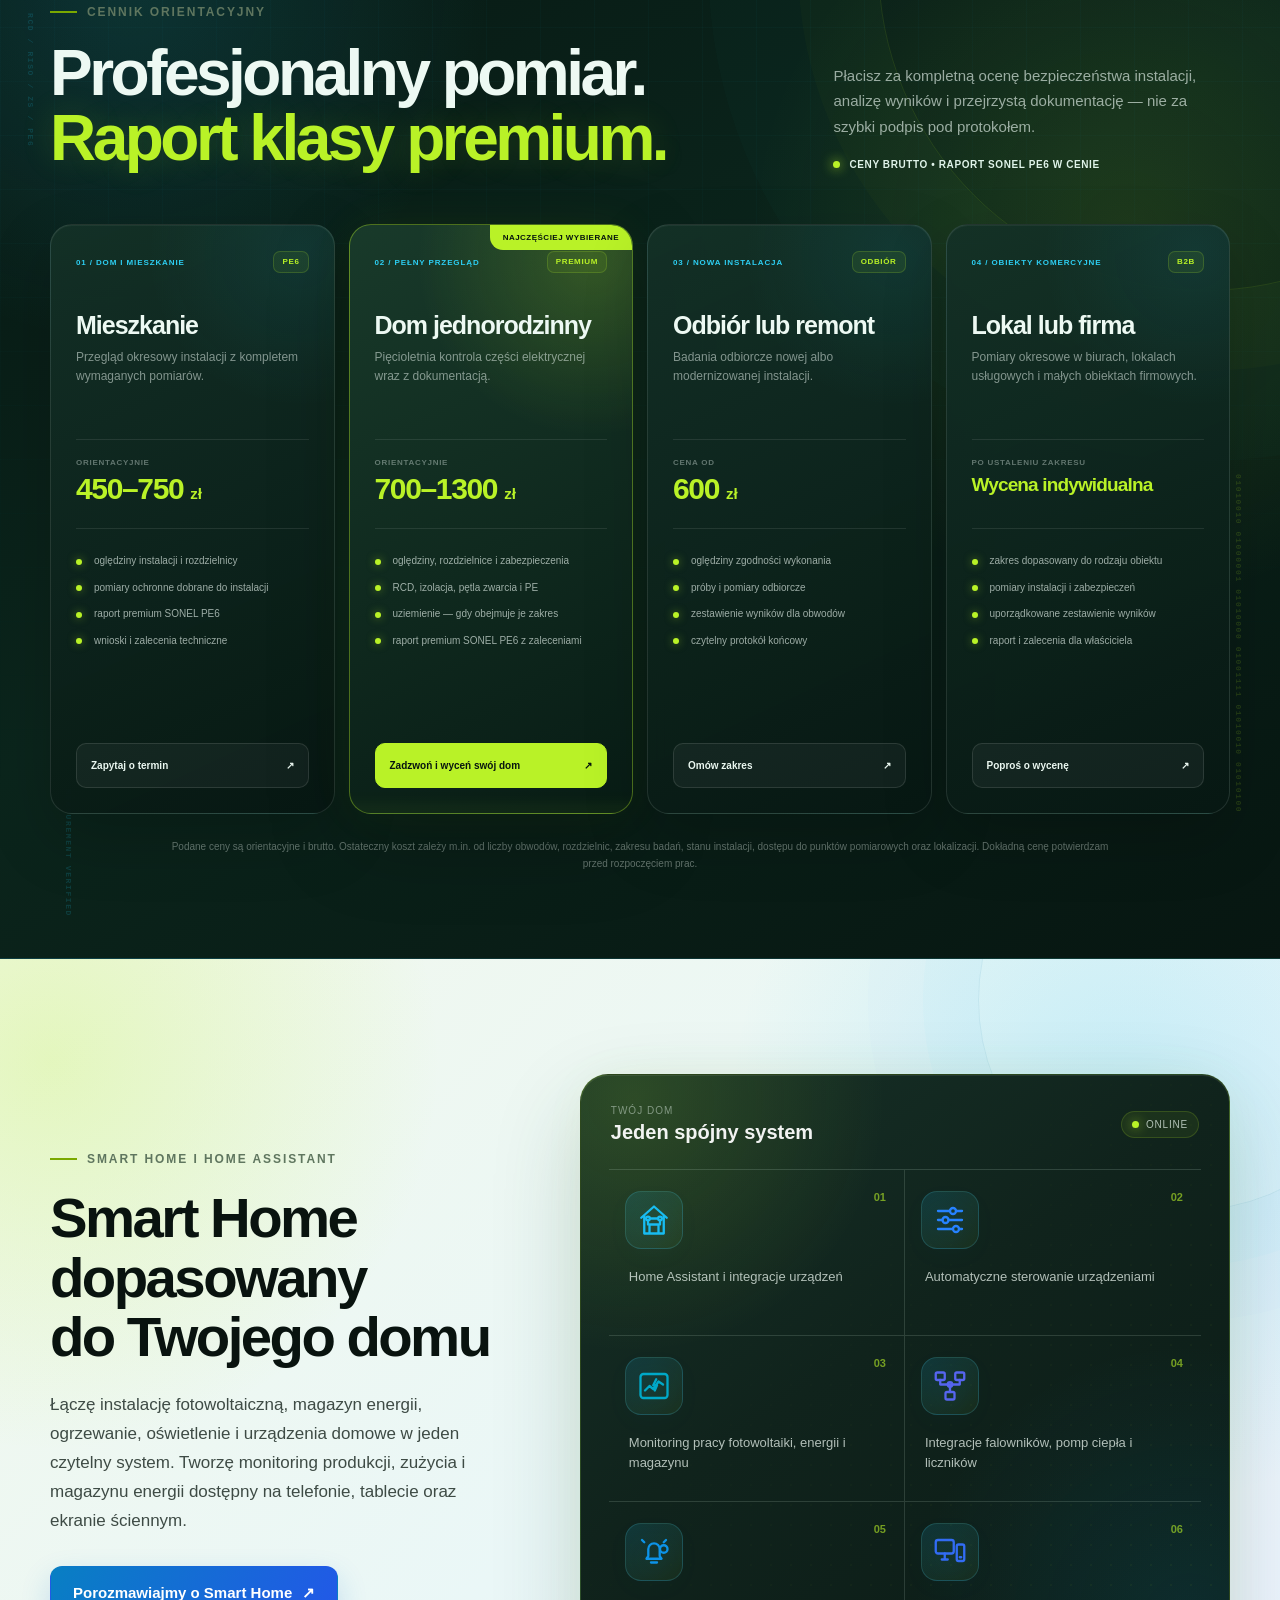
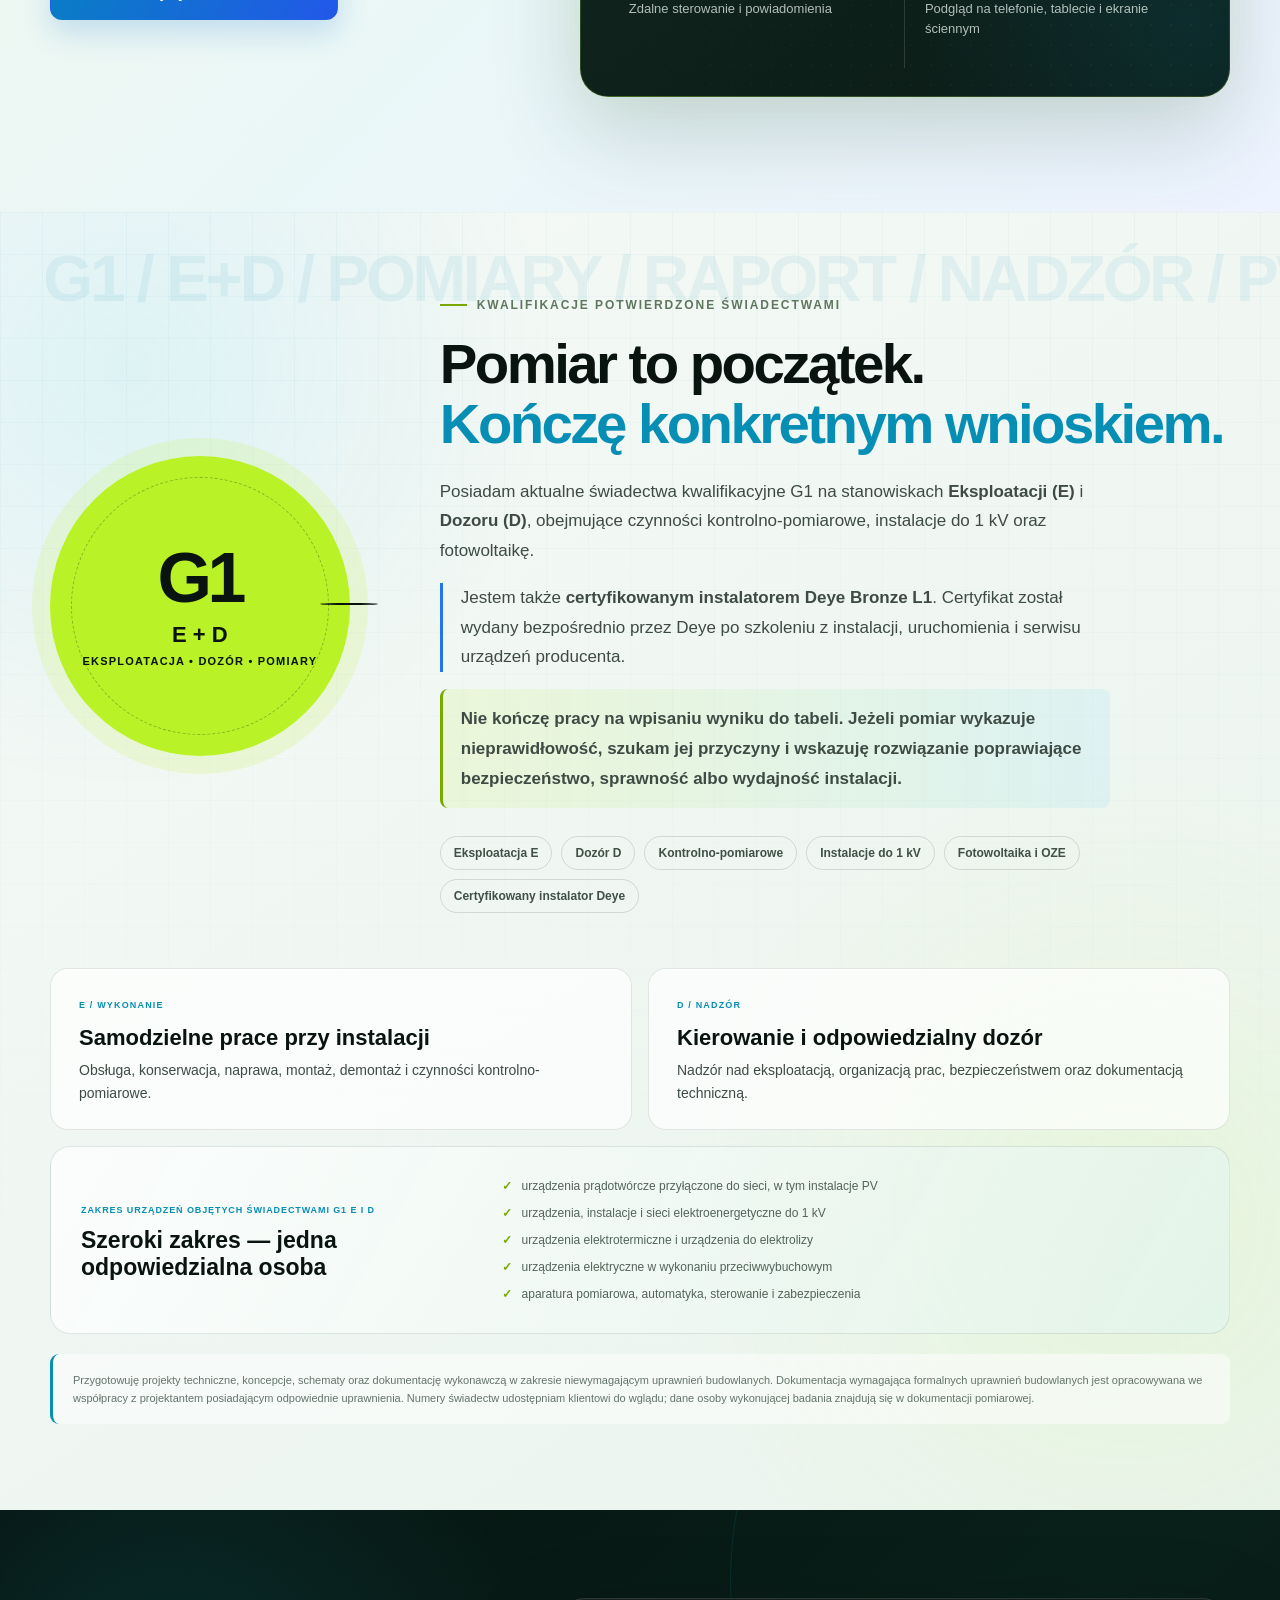
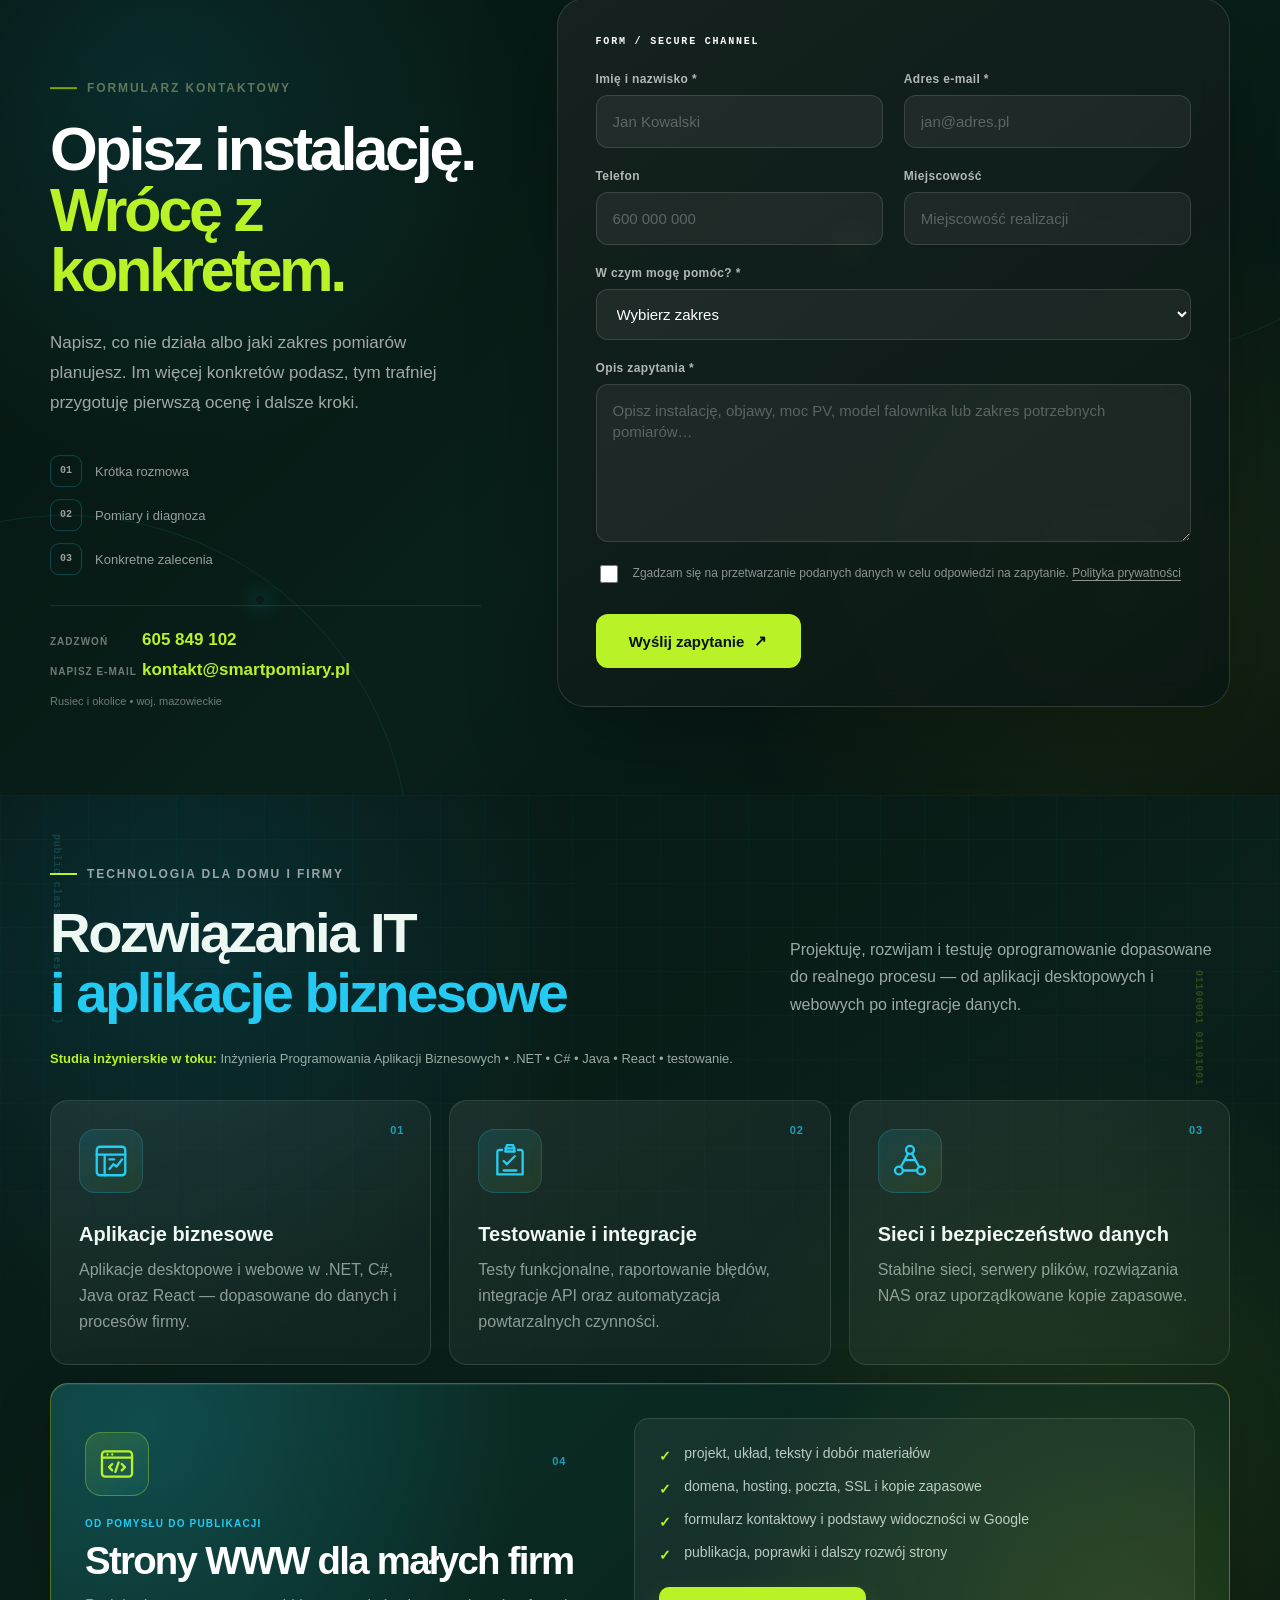
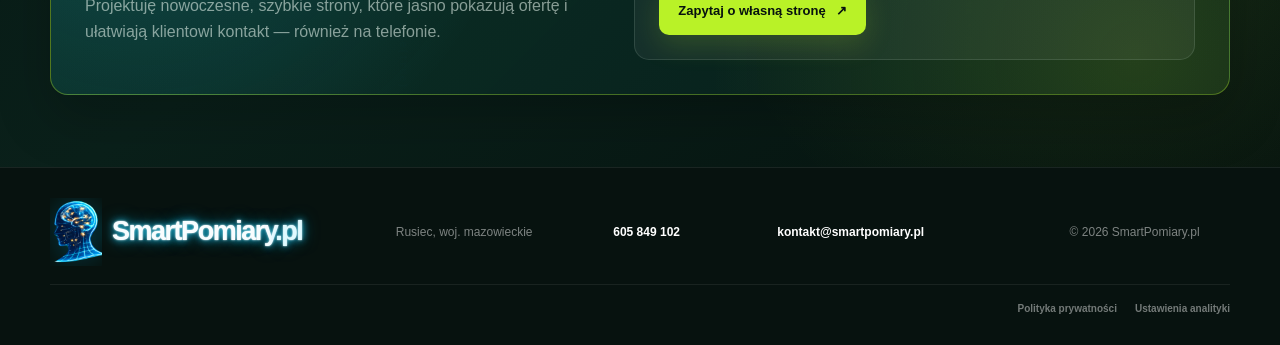
==== commit 14fac434: "Dodaj certyfikat instalatora Deye" ====
--- a/index.html
+++ b/index.html
@@ -34,7 +34,7 @@
     />
     <meta name="twitter:image" content="https://smartpomiary.pl/assets/smartpomiary-social-v1.jpg" />
     <link rel="canonical" href="https://smartpomiary.pl/" />
-    <link rel="stylesheet" href="style.css?v=20260921-1" />
+    <link rel="stylesheet" href="style.css?v=20260929-1" />
     <script>
       window.dataLayer = window.dataLayer || [];
       function gtag() { window.dataLayer.push(arguments); }
@@ -530,10 +530,10 @@
           <div class="training-certificates">
             <div class="training-certificates-heading">
               <div>
-                <p class="certificate-kicker">Potwierdzone szkoleniami SONEL</p>
-                <h3>Sprzęt i oprogramowanie poznane w praktyce</h3>
-              </div>
-              <p>Szkolenia producenta z obsługi miernika MPI-540-PV i programu SONEL PE6.</p>
+                <p class="certificate-kicker">Certyfikaty producentów</p>
+                <h3>Wiedza potwierdzona u źródła</h3>
+              </div>
+              <p>Szkolenia i kwalifikacje potwierdzone bezpośrednio przez producentów używanego sprzętu i systemów.</p>
             </div>
 
             <div class="certificate-grid">
@@ -581,6 +581,30 @@
                   <small>SONEL S.A. • 06.08.2026</small>
                   <strong>Obsługa oprogramowania SONEL PE6</strong>
                   <span>Profesjonalne protokoły i dokumentacja pomiarowa</span>
+                  <b>Zobacz certyfikat ↗</b>
+                </span>
+              </a>
+
+              <a
+                class="certificate-card certificate-card--deye"
+                href="assets/certificates/deye-bronze-l1-installer-certyfikat.pdf"
+                target="_blank"
+                rel="noreferrer"
+              >
+                <span class="certificate-preview certificate-preview--landscape">
+                  <img
+                    src="assets/certificates/deye-bronze-l1-installer-certyfikat.png"
+                    alt="Certyfikat Deye Bronze L1 Installer dla Marcina Olejnika"
+                    width="1400"
+                    height="1010"
+                    loading="lazy"
+                  />
+                  <i aria-hidden="true">PDF</i>
+                </span>
+                <span class="certificate-copy">
+                  <small>Deye • 29.09.2026 • bezpośrednio od producenta</small>
+                  <strong>Certyfikowany instalator Deye — Bronze L1</strong>
+                  <span>Instalacja, uruchomienie i serwis urządzeń Deye</span>
                   <b>Zobacz certyfikat ↗</b>
                 </span>
               </a>
@@ -1140,6 +1164,11 @@
                 <strong>Eksploatacji (E)</strong> i <strong>Dozoru (D)</strong>, obejmujące
                 czynności kontrolno-pomiarowe, instalacje do 1 kV oraz fotowoltaikę.
               </p>
+              <p class="credential-manufacturer-note">
+                Jestem także <strong>certyfikowanym instalatorem Deye Bronze L1</strong>.
+                Certyfikat został wydany bezpośrednio przez Deye po szkoleniu z instalacji,
+                uruchomienia i serwisu urządzeń producenta.
+              </p>
               <p class="credential-promise">
                 Nie kończę pracy na wpisaniu wyniku do tabeli. Jeżeli pomiar wykazuje
                 nieprawidłowość, szukam jej przyczyny i wskazuję rozwiązanie poprawiające
@@ -1151,6 +1180,7 @@
                 <span>Kontrolno-pomiarowe</span>
                 <span>Instalacje do 1 kV</span>
                 <span>Fotowoltaika i OZE</span>
+                <span>Certyfikowany instalator Deye</span>
               </div>
             </div>
           </div>
--- a/style.css
+++ b/style.css
@@ -3559,6 +3559,19 @@
   border-color: rgba(39, 204, 245, 0.38);
 }
 
+.certificate-card--deye {
+  grid-column: 1 / -1;
+  grid-template-columns: minmax(250px, 0.72fr) minmax(0, 1.28fr);
+  background:
+    radial-gradient(circle at 18% 30%, rgba(32, 116, 238, 0.14), transparent 42%),
+    rgba(255, 255, 255, 0.052);
+  border-color: rgba(60, 136, 246, 0.24);
+}
+
+.certificate-card--deye:hover {
+  border-color: rgba(69, 149, 255, 0.52);
+}
+
 .certificate-preview {
   position: relative;
   display: block;
@@ -3567,6 +3580,10 @@
   background: #fff;
   border-radius: 9px;
   box-shadow: 0 12px 30px rgba(0, 0, 0, 0.28), 0 0 22px rgba(30, 197, 238, 0.08);
+}
+
+.certificate-preview--landscape {
+  aspect-ratio: 1400 / 1010;
 }
 
 .certificate-preview img {
@@ -3595,6 +3612,11 @@
 .certificate-copy span,
 .certificate-copy b {
   display: block;
+}
+
+.credential-manufacturer-note {
+  padding-left: 18px;
+  border-left: 3px solid #2474ee;
 }
 
 .certificate-copy small {
@@ -6918,6 +6940,10 @@
     gap: 16px;
   }
 
+  .certificate-card--deye {
+    grid-template-columns: 1fr;
+  }
+
   .certificate-copy strong {
     font-size: 16px;
   }
